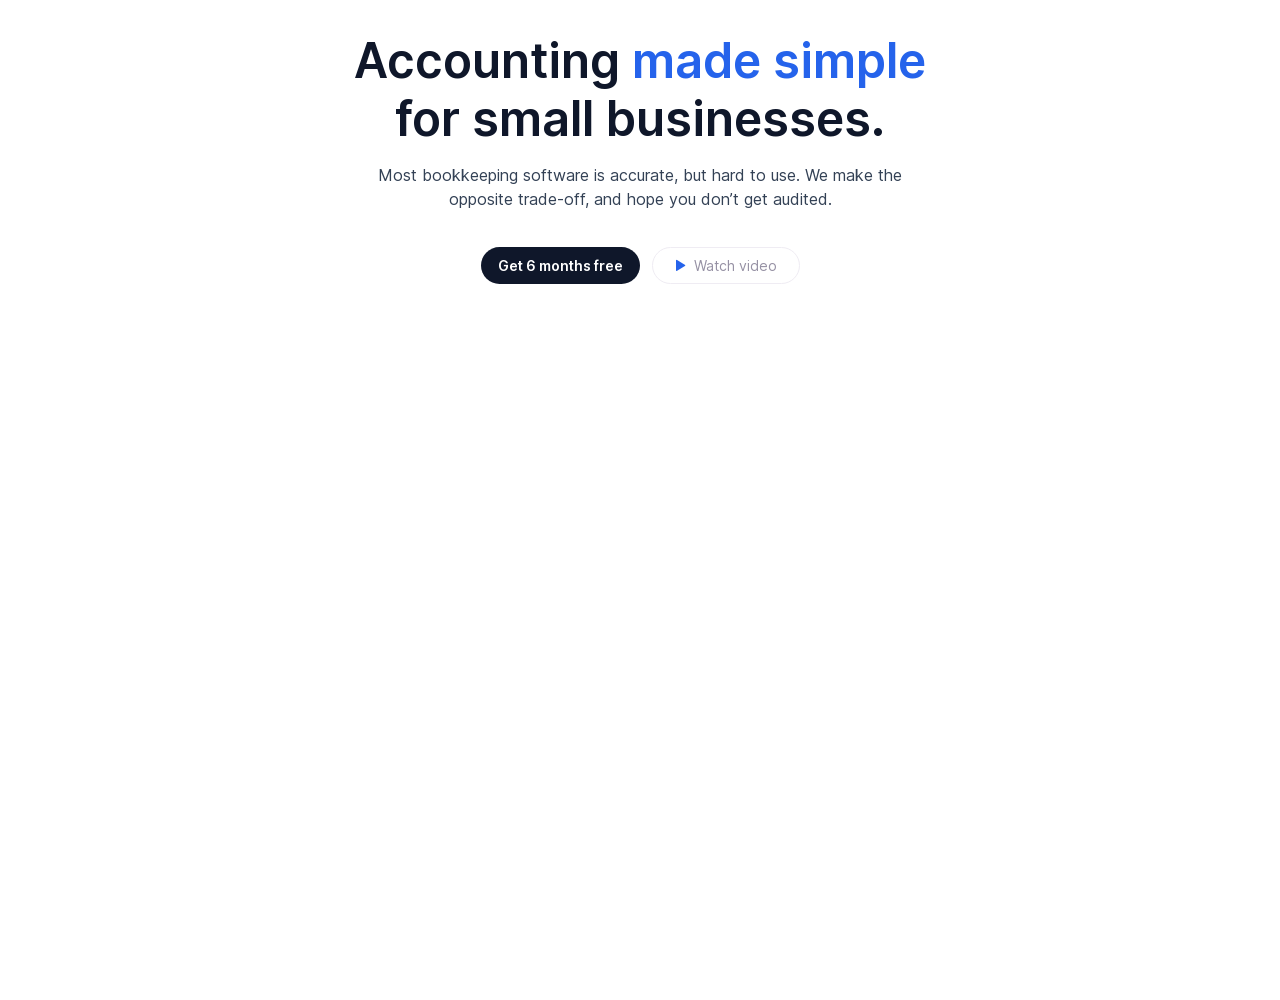
==== index.html @ d7f8b5f6 "first commit" ====
<!DOCTYPE html>
<html lang="en">

<head>
  <meta charset="utf-8">
  <title>Frontend Demo </title>
  <!-- SEO Meta Tags-->
  <meta name="description" content="">
  <meta name="keywords" content="">
  <meta name="author" content="">
  <!-- Viewport-->
  <meta name="viewport" content="width=device-width, initial-scale=1">
  <!-- Favicon and Touch Icons-->
  <link rel="apple-touch-icon" sizes="180x180" href="apple-touch-icon.png">
  <link rel="icon" type="image/png" sizes="32x32" href="favicon-32x32.png">
  <link rel="icon" type="image/png" sizes="16x16" href="favicon-16x16.png">
  <link rel="manifest" href="site.webmanifest">
  <link rel="mask-icon" color="#5bbad5" href="safari-pinned-tab.svg">
  <meta name="msapplication-TileColor" content="#766df4">
  <meta name="theme-color" content="#ffffff">
  <!-- Vendor Styles-->
  <link rel="stylesheet" media="screen" href="vendor/simplebar/dist/simplebar.min.css" />
  <link rel="stylesheet" media="screen" href="vendor/prismjs/themes/prism.css" />
  <link rel="stylesheet" media="screen" href="vendor/prismjs/plugins/toolbar/prism-toolbar.css" />
  <link rel="stylesheet" media="screen" href="vendor/prismjs/plugins/line-numbers/prism-line-numbers.css" />
  <!-- Main Theme Styles + Bootstrap-->
  <link rel="stylesheet" media="screen" href="css/theme.css">
</head>


<!-- Body-->

<body>
  <main class="">
    <!-- Main content-->

    <section style="min-height: 1000px; background-color: rgb(255, 255, 255);">
      <div
        style="display: flex; flex-direction: column; align-items: center; padding-top: 2rem; padding-bottom: 2rem; margin: auto; text-align: center;">
        <!-- Header -->
        <h1 style="max-width: 600px; font-size: 3rem; color: #0F172A;">Accounting <span style="color: #2563EB">made
            simple</span> for small businesses.</h1>
        <p style="max-width: 530px; color: #334155;">Most bookkeeping software is accurate, but hard to use. We make the
          opposite trade-off, and hope you don’t get audited.</p>
        <div class="row">
          <div class="col-12 col-md-6">
            <a href="#features" class="btn btn-sm rounded-pill text-light"
              style="margin-top: 1rem; background-color: #0F172A;">Get 6 months free</a>
          </div>
          <div class="col-12 col-md-6">
            <a href="https://www.google.com" class="btn btn-sm rounded-pill border text-muted"
              style="margin-top: 1rem; font-weight: 400; display: flex; align-items: center; justify-content: center;">
              <i class="fi-play-filled pe-2 pt-1" style="color: #2563EB; font-size: 0.7rem;"></i>
              Watch video
            </a>
          </div>
        </div>
      </div>
    </section>

  </main>


  <!-- Back to top button--><a class="btn-scroll-top" href="#top" data-scroll><span
      class="btn-scroll-top-tooltip text-muted fs-sm me-2">Top</span><i class="btn-scroll-top-icon fi-chevron-up">
    </i></a>
  <!-- Vendor scripts: js libraries and plugins-->
  <script src="vendor/bootstrap/dist/js/bootstrap.bundle.min.js"></script>
  <script src="vendor/simplebar/dist/simplebar.min.js"></script>
  <script src="vendor/smooth-scroll/dist/smooth-scroll.polyfills.min.js"></script>
  <script src="vendor/prismjs/components/prism-core.min.js"></script>
  <script src="vendor/prismjs/components/prism-markup.min.js"></script>
  <script src="vendor/prismjs/components/prism-clike.min.js"></script>
  <script src="vendor/prismjs/components/prism-javascript.min.js"></script>
  <script src="vendor/prismjs/components/prism-pug.min.js"></script>
  <script src="vendor/prismjs/plugins/toolbar/prism-toolbar.min.js"></script>
  <script src="vendor/prismjs/plugins/copy-to-clipboard/prism-copy-to-clipboard.min.js"></script>
  <script src="vendor/prismjs/plugins/line-numbers/prism-line-numbers.min.js"></script>
  <!-- Main theme script-->
  <script src="js/theme.js"></script>
</body>

</html>
---- vendor/simplebar/dist/simplebar.min.css ----
[data-simplebar]{position:relative;flex-direction:column;flex-wrap:wrap;justify-content:flex-start;align-content:flex-start;align-items:flex-start}.simplebar-wrapper{overflow:hidden;width:inherit;height:inherit;max-width:inherit;max-height:inherit}.simplebar-mask{direction:inherit;position:absolute;overflow:hidden;padding:0;margin:0;left:0;top:0;bottom:0;right:0;width:auto!important;height:auto!important;z-index:0}.simplebar-offset{direction:inherit!important;box-sizing:inherit!important;resize:none!important;position:absolute;top:0;left:0;bottom:0;right:0;padding:0;margin:0;-webkit-overflow-scrolling:touch}.simplebar-content-wrapper{direction:inherit;box-sizing:border-box!important;position:relative;display:block;height:100%;width:auto;max-width:100%;max-height:100%;scrollbar-width:none;-ms-overflow-style:none}.simplebar-content-wrapper::-webkit-scrollbar,.simplebar-hide-scrollbar::-webkit-scrollbar{display:none;width:0;height:0}.simplebar-content:after,.simplebar-content:before{content:' ';display:table}.simplebar-placeholder{max-height:100%;max-width:100%;width:100%;pointer-events:none}.simplebar-height-auto-observer-wrapper{box-sizing:inherit!important;height:100%;width:100%;max-width:1px;position:relative;float:left;max-height:1px;overflow:hidden;z-index:-1;padding:0;margin:0;pointer-events:none;flex-grow:inherit;flex-shrink:0;flex-basis:0}.simplebar-height-auto-observer{box-sizing:inherit;display:block;opacity:0;position:absolute;top:0;left:0;height:1000%;width:1000%;min-height:1px;min-width:1px;overflow:hidden;pointer-events:none;z-index:-1}.simplebar-track{z-index:1;position:absolute;right:0;bottom:0;pointer-events:none;overflow:hidden}[data-simplebar].simplebar-dragging .simplebar-content{pointer-events:none;user-select:none;-webkit-user-select:none}[data-simplebar].simplebar-dragging .simplebar-track{pointer-events:all}.simplebar-scrollbar{position:absolute;left:0;right:0;min-height:10px}.simplebar-scrollbar:before{position:absolute;content:'';background:#000;border-radius:7px;left:2px;right:2px;opacity:0;transition:opacity .2s linear}.simplebar-scrollbar.simplebar-visible:before{opacity:.5;transition:opacity 0s linear}.simplebar-track.simplebar-vertical{top:0;width:11px}.simplebar-track.simplebar-vertical .simplebar-scrollbar:before{top:2px;bottom:2px}.simplebar-track.simplebar-horizontal{left:0;height:11px}.simplebar-track.simplebar-horizontal .simplebar-scrollbar:before{height:100%;left:2px;right:2px}.simplebar-track.simplebar-horizontal .simplebar-scrollbar{right:auto;left:0;top:2px;height:7px;min-height:0;min-width:10px;width:auto}[data-simplebar-direction=rtl] .simplebar-track.simplebar-vertical{right:auto;left:0}.hs-dummy-scrollbar-size{direction:rtl;position:fixed;opacity:0;visibility:hidden;height:500px;width:500px;overflow-y:hidden;overflow-x:scroll}.simplebar-hide-scrollbar{position:fixed;left:0;visibility:hidden;overflow-y:scroll;scrollbar-width:none;-ms-overflow-style:none}
---- css/theme.css ----
@charset "UTF-8";
/*
 * Finder | Directory & Listings Bootstrap Template
 * Copyright 2022 Createx Studio
 * Theme styles
 */
 @font-face {
  font-family: 'Random';
  src: url('/fonts/font.woff2') format('woff2');
  font-weight: 400; /* Regular weight */
  font-style: normal;
}

@font-face {
  font-family: 'Random';
  src: url('/fonts/font.woff2') format('woff2');
  font-weight: 600; /* Bold weight */
  font-style: normal;
}

.opacity-transition {
  transition: opacity 0.25s ease-in-out;
}
.opacity-transition:hover {
  opacity: 1 !important;
}

.hover-img-scale img {
  will-change: transform;
  transition: transform 0.3s ease-in-out;
  transform: none;
}
.hover-img-scale:hover img {
  transform: translateY(-0.25rem) scale(1.01);
}

/*!
 * Bootstrap  v5.2.3 (https://getbootstrap.com/)
 * Copyright 2011-2022 The Bootstrap Authors
 * Copyright 2011-2022 Twitter, Inc.
 * Licensed under MIT (https://github.com/twbs/bootstrap/blob/main/LICENSE)
 */
:root {
  --fi-blue: #0d6efd;
  --fi-indigo: #6610f2;
  --fi-purple: #6f42c1;
  --fi-pink: #d63384;
  --fi-red: #dc3545;
  --fi-orange: #fd7e14;
  --fi-yellow: #ffc107;
  --fi-green: #198754;
  --fi-teal: #20c997;
  --fi-cyan: #0dcaf0;
  --fi-black: #000;
  --fi-white: #fff;
  --fi-gray: #9691a4;
  --fi-gray-dark: #454056;
  --fi-gray-100: #f9f8fa;
  --fi-gray-200: #f5f4f8;
  --fi-gray-300: #efecf3;
  --fi-gray-400: #d5d2dc;
  --fi-gray-500: #bbb7c5;
  --fi-gray-600: #9691a4;
  --fi-gray-700: #666276;
  --fi-gray-800: #454056;
  --fi-gray-900: #1f1b2d;
  --fi-primary: #2563EB;
  --fi-accent: #5d3cf2;
  --fi-secondary: #f5f4f8;
  --fi-success: #07c98b;
  --fi-info: #3c76f2;
  --fi-warning: #fdbc31;
  --fi-danger: #f23c49;
  --fi-light: #fff;
  --fi-dark: #1f1b2d;
  --fi-primary-rgb: 37, 99, 235;
  --fi-accent-rgb: 93, 60, 242;
  --fi-secondary-rgb: 245, 244, 248;
  --fi-success-rgb: 7, 201, 139;
  --fi-info-rgb: 60, 118, 242;
  --fi-warning-rgb: 253, 188, 49;
  --fi-danger-rgb: 242, 60, 73;
  --fi-light-rgb: 255, 255, 255;
  --fi-dark-rgb: 31, 27, 45;
  --fi-white-rgb: 255, 255, 255;
  --fi-black-rgb: 0, 0, 0;
  --fi-body-color-rgb: 102, 98, 118;
  --fi-body-bg-rgb: 255, 255, 255;
  --fi-font-sans-serif: "Random", sans-serif;
  --fi-font-monospace: SFMono-Regular, Menlo, Monaco, Consolas, "Liberation Mono", "Courier New", monospace;
  --fi-gradient: linear-gradient(26.21deg, #5d3cf2 0%, #2563EB 108.88%);
  --fi-body-font-family: var(--fi-font-sans-serif);
  --fi-body-font-size: 1rem;
  --fi-body-font-weight: 400;
  --fi-body-line-height: 1.5;
  --fi-body-color: #666276;
  --fi-body-bg: #fff;
  --fi-border-width: 1px;
  --fi-border-style: solid;
  --fi-border-color: #efecf3;
  --fi-border-color-translucent: rgba(0, 0, 0, 0.175);
  --fi-border-radius: 0.5rem;
  --fi-border-radius-sm: 0.375rem;
  --fi-border-radius-lg: 0.75rem;
  --fi-border-radius-xl: 1.875rem;
  --fi-border-radius-2xl: 2rem;
  --fi-border-radius-pill: 50rem;
  --fi-link-color: #2563EB;
  --fi-link-hover-color: #fd3509;
  --fi-code-color: #e3116c;
  --fi-highlight-bg: #fff3cd;
}

*,
*::before,
*::after {
  box-sizing: border-box;
}

body {
  margin: 0;
  font-family: var(--fi-body-font-family);
  font-size: var(--fi-body-font-size);
  font-weight: var(--fi-body-font-weight);
  line-height: var(--fi-body-line-height);
  color: var(--fi-body-color);
  text-align: var(--fi-body-text-align);
  background-color: var(--fi-body-bg);
  -webkit-text-size-adjust: 100%;
  -webkit-tap-highlight-color: rgba(0, 0, 0, 0);
}

hr {
  margin: 0 0;
  color: #efecf3;
  border: 0;
  border-top: 1px solid;
  opacity: 1;
}

h6, .h6, h5, .h5, h4, .h4, h3, .h3, h2, .h2, h1, .h1 {
  margin-top: 0;
  margin-bottom: 1rem;
  font-weight: 700;
  line-height: 1.2;
  color: #1f1b2d;
}

h1, .h1 {
  font-size: calc(1.375rem + 1.5vw);
}
@media (min-width: 1200px) {
  h1, .h1 {
    font-size: 2.5rem;
  }
}

h2, .h2 {
  font-size: calc(1.325rem + 0.9vw);
}
@media (min-width: 1200px) {
  h2, .h2 {
    font-size: 2rem;
  }
}

h3, .h3 {
  font-size: calc(1.3rem + 0.6vw);
}
@media (min-width: 1200px) {
  h3, .h3 {
    font-size: 1.75rem;
  }
}

h4, .h4 {
  font-size: calc(1.275rem + 0.3vw);
}
@media (min-width: 1200px) {
  h4, .h4 {
    font-size: 1.5rem;
  }
}

h5, .h5 {
  font-size: 1.25rem;
}

h6, .h6 {
  font-size: 1.125rem;
}

p {
  margin-top: 0;
  margin-bottom: 1.25rem;
}

abbr[title] {
  -webkit-text-decoration: underline dotted;
  text-decoration: underline dotted;
  cursor: help;
  -webkit-text-decoration-skip-ink: none;
  text-decoration-skip-ink: none;
}

address {
  margin-bottom: 1rem;
  font-style: normal;
  line-height: inherit;
}

ol,
ul {
  padding-left: 2rem;
}

ol,
ul,
dl {
  margin-top: 0;
  margin-bottom: 1rem;
}

ol ol,
ul ul,
ol ul,
ul ol {
  margin-bottom: 0;
}

dt {
  font-weight: 700;
}

dd {
  margin-bottom: 0.5rem;
  margin-left: 0;
}

blockquote {
  margin: 0 0 1rem;
}

b,
strong {
  font-weight: bolder;
}

small, .small {
  font-size: 0.875em;
}

mark, .mark {
  padding: 0.1875em;
  background-color: var(--fi-highlight-bg);
}

sub,
sup {
  position: relative;
  font-size: 0.75em;
  line-height: 0;
  vertical-align: baseline;
}

sub {
  bottom: -0.25em;
}

sup {
  top: -0.5em;
}

a {
  color: var(--fi-link-color);
  text-decoration: underline;
}
a:hover {
  color: var(--fi-link-hover-color);
  text-decoration: none;
}

a:not([href]):not([class]), a:not([href]):not([class]):hover {
  color: inherit;
  text-decoration: none;
}

pre,
code,
kbd,
samp {
  font-family: var(--fi-font-monospace);
  font-size: 1em;
}

pre {
  display: block;
  margin-top: 0;
  margin-bottom: 1rem;
  overflow: auto;
  font-size: 0.875em;
  color: #fff;
}
pre code {
  font-size: inherit;
  color: inherit;
  word-break: normal;
}

code {
  font-size: 0.875em;
  color: var(--fi-code-color);
  word-wrap: break-word;
}
a > code {
  color: inherit;
}

kbd {
  padding: 0.1875rem 0.375rem;
  font-size: 0.875em;
  color: var(--fi-body-bg);
  background-color: var(--fi-body-color);
  border-radius: 0.375rem;
}
kbd kbd {
  padding: 0;
  font-size: 1em;
}

figure {
  margin: 0 0 1rem;
}

img,
svg {
  vertical-align: middle;
}

table {
  caption-side: bottom;
  border-collapse: collapse;
}

caption {
  padding-top: 0.75rem;
  padding-bottom: 0.75rem;
  color: #9691a4;
  text-align: left;
}

th {
  font-weight: 700;
  text-align: inherit;
  text-align: -webkit-match-parent;
}

thead,
tbody,
tfoot,
tr,
td,
th {
  border-color: inherit;
  border-style: solid;
  border-width: 0;
}

label {
  display: inline-block;
}

button {
  border-radius: 0;
}

button:focus:not(:focus-visible) {
  outline: 0;
}

input,
button,
select,
optgroup,
textarea {
  margin: 0;
  font-family: inherit;
  font-size: inherit;
  line-height: inherit;
}

button,
select {
  text-transform: none;
}

[role=button] {
  cursor: pointer;
}

select {
  word-wrap: normal;
}
select:disabled {
  opacity: 1;
}

[list]:not([type=date]):not([type=datetime-local]):not([type=month]):not([type=week]):not([type=time])::-webkit-calendar-picker-indicator {
  display: none !important;
}

button,
[type=button],
[type=reset],
[type=submit] {
  -webkit-appearance: button;
}
button:not(:disabled),
[type=button]:not(:disabled),
[type=reset]:not(:disabled),
[type=submit]:not(:disabled) {
  cursor: pointer;
}

::-moz-focus-inner {
  padding: 0;
  border-style: none;
}

textarea {
  resize: vertical;
}

fieldset {
  min-width: 0;
  padding: 0;
  margin: 0;
  border: 0;
}

legend {
  float: left;
  width: 100%;
  padding: 0;
  margin-bottom: 0.5rem;
  font-size: calc(1.275rem + 0.3vw);
  line-height: inherit;
}
@media (min-width: 1200px) {
  legend {
    font-size: 1.5rem;
  }
}
legend + * {
  clear: left;
}

::-webkit-datetime-edit-fields-wrapper,
::-webkit-datetime-edit-text,
::-webkit-datetime-edit-minute,
::-webkit-datetime-edit-hour-field,
::-webkit-datetime-edit-day-field,
::-webkit-datetime-edit-month-field,
::-webkit-datetime-edit-year-field {
  padding: 0;
}

::-webkit-inner-spin-button {
  height: auto;
}

[type=search] {
  outline-offset: -2px;
  -webkit-appearance: textfield;
}

/* rtl:raw:
[type="tel"],
[type="url"],
[type="email"],
[type="number"] {
  direction: ltr;
}
*/
::-webkit-search-decoration {
  -webkit-appearance: none;
}

::-webkit-color-swatch-wrapper {
  padding: 0;
}

::-webkit-file-upload-button {
  font: inherit;
  -webkit-appearance: button;
}

::file-selector-button {
  font: inherit;
  -webkit-appearance: button;
}

::file-selector-button {
  font: inherit;
  -webkit-appearance: button;
}

output {
  display: inline-block;
}

iframe {
  border: 0;
}

summary {
  display: list-item;
  cursor: pointer;
}

progress {
  vertical-align: baseline;
}

[hidden] {
  display: none !important;
}

.lead {
  font-size: 1.25rem;
  font-weight: normal;
}

.display-1 {
  font-size: calc(1.625rem + 4.5vw);
  font-weight: 700;
  line-height: 1.2;
}
@media (min-width: 1200px) {
  .display-1 {
    font-size: 5rem;
  }
}

.display-2 {
  font-size: calc(1.575rem + 3.9vw);
  font-weight: 700;
  line-height: 1.2;
}
@media (min-width: 1200px) {
  .display-2 {
    font-size: 4.5rem;
  }
}

.display-3 {
  font-size: calc(1.525rem + 3.3vw);
  font-weight: 700;
  line-height: 1.2;
}
@media (min-width: 1200px) {
  .display-3 {
    font-size: 4rem;
  }
}

.display-4 {
  font-size: calc(1.475rem + 2.7vw);
  font-weight: 700;
  line-height: 1.2;
}
@media (min-width: 1200px) {
  .display-4 {
    font-size: 3.5rem;
  }
}

.display-5 {
  font-size: calc(1.425rem + 2.1vw);
  font-weight: 700;
  line-height: 1.2;
}
@media (min-width: 1200px) {
  .display-5 {
    font-size: 3rem;
  }
}

.display-6 {
  font-size: calc(1.3875rem + 1.65vw);
  font-weight: 700;
  line-height: 1.2;
}
@media (min-width: 1200px) {
  .display-6 {
    font-size: 2.625rem;
  }
}

.list-unstyled {
  padding-left: 0;
  list-style: none;
}

.list-inline {
  padding-left: 0;
  list-style: none;
}

.list-inline-item {
  display: inline-block;
}
.list-inline-item:not(:last-child) {
  margin-right: 0.5rem;
}

.initialism {
  font-size: 0.875em;
  text-transform: uppercase;
}

.blockquote {
  margin-bottom: 1.25rem;
  font-size: 1.125rem;
}
.blockquote > :last-child {
  margin-bottom: 0;
}

.blockquote-footer {
  margin-top: -1.25rem;
  margin-bottom: 1.25rem;
  font-size: 1rem;
  color: #1f1b2d;
}
.blockquote-footer::before {
  content: "— ";
}

.img-fluid {
  max-width: 100%;
  height: auto;
}

.img-thumbnail {
  padding: 0.375rem;
  background-color: #fff;
  border: 1px solid var(--fi-border-color);
  border-radius: 0.75rem;
  box-shadow: 0 0.125rem 0.125rem -0.125rem rgba(31, 27, 45, 0.08), 0 0.25rem 0.75rem rgba(31, 27, 45, 0.08);
  max-width: 100%;
  height: auto;
}

.figure {
  display: inline-block;
}

.figure-img {
  margin-bottom: 0.5rem;
  line-height: 1;
}

.figure-caption {
  font-size: 0.875em;
  color: #9691a4;
}

.container,
.container-fluid,
.container-xxl,
.container-xl,
.container-lg,
.container-md,
.container-sm {
  --fi-gutter-x: 1.5rem;
  --fi-gutter-y: 0;
  width: 100%;
  padding-right: calc(var(--fi-gutter-x) * 0.5);
  padding-left: calc(var(--fi-gutter-x) * 0.5);
  margin-right: auto;
  margin-left: auto;
}

@media (min-width: 500px) {
  .container-sm, .container {
    max-width: 100%;
  }
}
@media (min-width: 768px) {
  .container-md, .container-sm, .container {
    max-width: 100%;
  }
}
@media (min-width: 992px) {
  .container-lg, .container-md, .container-sm, .container {
    max-width: 100%;
  }
}
@media (min-width: 1200px) {
  .container-xl, .container-lg, .container-md, .container-sm, .container {
    max-width: 100%;
  }
}
@media (min-width: 1400px) {
  .container-xxl, .container-xl, .container-lg, .container-md, .container-sm, .container {
    max-width: 1320px;
  }
}
.row {
  --fi-gutter-x: 1.5rem;
  --fi-gutter-y: 0;
  display: flex;
  flex-wrap: wrap;
  margin-top: calc(-1 * var(--fi-gutter-y));
  margin-right: calc(-0.5 * var(--fi-gutter-x));
  margin-left: calc(-0.5 * var(--fi-gutter-x));
}
.row > * {
  flex-shrink: 0;
  width: 100%;
  max-width: 100%;
  padding-right: calc(var(--fi-gutter-x) * 0.5);
  padding-left: calc(var(--fi-gutter-x) * 0.5);
  margin-top: var(--fi-gutter-y);
}

.col {
  flex: 1 0 0%;
}

.row-cols-auto > * {
  flex: 0 0 auto;
  width: auto;
}

.row-cols-1 > * {
  flex: 0 0 auto;
  width: 100%;
}

.row-cols-2 > * {
  flex: 0 0 auto;
  width: 50%;
}

.row-cols-3 > * {
  flex: 0 0 auto;
  width: 33.3333333333%;
}

.row-cols-4 > * {
  flex: 0 0 auto;
  width: 25%;
}

.row-cols-5 > * {
  flex: 0 0 auto;
  width: 20%;
}

.row-cols-6 > * {
  flex: 0 0 auto;
  width: 16.6666666667%;
}

.col-auto {
  flex: 0 0 auto;
  width: auto;
}

.col-1 {
  flex: 0 0 auto;
  width: 8.33333333%;
}

.col-2 {
  flex: 0 0 auto;
  width: 16.66666667%;
}

.col-3 {
  flex: 0 0 auto;
  width: 25%;
}

.col-4 {
  flex: 0 0 auto;
  width: 33.33333333%;
}

.col-5 {
  flex: 0 0 auto;
  width: 41.66666667%;
}

.col-6 {
  flex: 0 0 auto;
  width: 50%;
}

.col-7 {
  flex: 0 0 auto;
  width: 58.33333333%;
}

.col-8 {
  flex: 0 0 auto;
  width: 66.66666667%;
}

.col-9 {
  flex: 0 0 auto;
  width: 75%;
}

.col-10 {
  flex: 0 0 auto;
  width: 83.33333333%;
}

.col-11 {
  flex: 0 0 auto;
  width: 91.66666667%;
}

.col-12 {
  flex: 0 0 auto;
  width: 100%;
}

.offset-1 {
  margin-left: 8.33333333%;
}

.offset-2 {
  margin-left: 16.66666667%;
}

.offset-3 {
  margin-left: 25%;
}

.offset-4 {
  margin-left: 33.33333333%;
}

.offset-5 {
  margin-left: 41.66666667%;
}

.offset-6 {
  margin-left: 50%;
}

.offset-7 {
  margin-left: 58.33333333%;
}

.offset-8 {
  margin-left: 66.66666667%;
}

.offset-9 {
  margin-left: 75%;
}

.offset-10 {
  margin-left: 83.33333333%;
}

.offset-11 {
  margin-left: 91.66666667%;
}

.g-0,
.gx-0 {
  --fi-gutter-x: 0;
}

.g-0,
.gy-0 {
  --fi-gutter-y: 0;
}

.g-1,
.gx-1 {
  --fi-gutter-x: 0.25rem;
}

.g-1,
.gy-1 {
  --fi-gutter-y: 0.25rem;
}

.g-2,
.gx-2 {
  --fi-gutter-x: 0.5rem;
}

.g-2,
.gy-2 {
  --fi-gutter-y: 0.5rem;
}

.g-3,
.gx-3 {
  --fi-gutter-x: 1rem;
}

.g-3,
.gy-3 {
  --fi-gutter-y: 1rem;
}

.g-4,
.gx-4 {
  --fi-gutter-x: 1.5rem;
}

.g-4,
.gy-4 {
  --fi-gutter-y: 1.5rem;
}

.g-5,
.gx-5 {
  --fi-gutter-x: 3rem;
}

.g-5,
.gy-5 {
  --fi-gutter-y: 3rem;
}

@media (min-width: 500px) {
  .col-sm {
    flex: 1 0 0%;
  }
  .row-cols-sm-auto > * {
    flex: 0 0 auto;
    width: auto;
  }
  .row-cols-sm-1 > * {
    flex: 0 0 auto;
    width: 100%;
  }
  .row-cols-sm-2 > * {
    flex: 0 0 auto;
    width: 50%;
  }
  .row-cols-sm-3 > * {
    flex: 0 0 auto;
    width: 33.3333333333%;
  }
  .row-cols-sm-4 > * {
    flex: 0 0 auto;
    width: 25%;
  }
  .row-cols-sm-5 > * {
    flex: 0 0 auto;
    width: 20%;
  }
  .row-cols-sm-6 > * {
    flex: 0 0 auto;
    width: 16.6666666667%;
  }
  .col-sm-auto {
    flex: 0 0 auto;
    width: auto;
  }
  .col-sm-1 {
    flex: 0 0 auto;
    width: 8.33333333%;
  }
  .col-sm-2 {
    flex: 0 0 auto;
    width: 16.66666667%;
  }
  .col-sm-3 {
    flex: 0 0 auto;
    width: 25%;
  }
  .col-sm-4 {
    flex: 0 0 auto;
    width: 33.33333333%;
  }
  .col-sm-5 {
    flex: 0 0 auto;
    width: 41.66666667%;
  }
  .col-sm-6 {
    flex: 0 0 auto;
    width: 50%;
  }
  .col-sm-7 {
    flex: 0 0 auto;
    width: 58.33333333%;
  }
  .col-sm-8 {
    flex: 0 0 auto;
    width: 66.66666667%;
  }
  .col-sm-9 {
    flex: 0 0 auto;
    width: 75%;
  }
  .col-sm-10 {
    flex: 0 0 auto;
    width: 83.33333333%;
  }
  .col-sm-11 {
    flex: 0 0 auto;
    width: 91.66666667%;
  }
  .col-sm-12 {
    flex: 0 0 auto;
    width: 100%;
  }
  .offset-sm-0 {
    margin-left: 0;
  }
  .offset-sm-1 {
    margin-left: 8.33333333%;
  }
  .offset-sm-2 {
    margin-left: 16.66666667%;
  }
  .offset-sm-3 {
    margin-left: 25%;
  }
  .offset-sm-4 {
    margin-left: 33.33333333%;
  }
  .offset-sm-5 {
    margin-left: 41.66666667%;
  }
  .offset-sm-6 {
    margin-left: 50%;
  }
  .offset-sm-7 {
    margin-left: 58.33333333%;
  }
  .offset-sm-8 {
    margin-left: 66.66666667%;
  }
  .offset-sm-9 {
    margin-left: 75%;
  }
  .offset-sm-10 {
    margin-left: 83.33333333%;
  }
  .offset-sm-11 {
    margin-left: 91.66666667%;
  }
  .g-sm-0,
  .gx-sm-0 {
    --fi-gutter-x: 0;
  }
  .g-sm-0,
  .gy-sm-0 {
    --fi-gutter-y: 0;
  }
  .g-sm-1,
  .gx-sm-1 {
    --fi-gutter-x: 0.25rem;
  }
  .g-sm-1,
  .gy-sm-1 {
    --fi-gutter-y: 0.25rem;
  }
  .g-sm-2,
  .gx-sm-2 {
    --fi-gutter-x: 0.5rem;
  }
  .g-sm-2,
  .gy-sm-2 {
    --fi-gutter-y: 0.5rem;
  }
  .g-sm-3,
  .gx-sm-3 {
    --fi-gutter-x: 1rem;
  }
  .g-sm-3,
  .gy-sm-3 {
    --fi-gutter-y: 1rem;
  }
  .g-sm-4,
  .gx-sm-4 {
    --fi-gutter-x: 1.5rem;
  }
  .g-sm-4,
  .gy-sm-4 {
    --fi-gutter-y: 1.5rem;
  }
  .g-sm-5,
  .gx-sm-5 {
    --fi-gutter-x: 3rem;
  }
  .g-sm-5,
  .gy-sm-5 {
    --fi-gutter-y: 3rem;
  }
}
@media (min-width: 768px) {
  .col-md {
    flex: 1 0 0%;
  }
  .row-cols-md-auto > * {
    flex: 0 0 auto;
    width: auto;
  }
  .row-cols-md-1 > * {
    flex: 0 0 auto;
    width: 100%;
  }
  .row-cols-md-2 > * {
    flex: 0 0 auto;
    width: 50%;
  }
  .row-cols-md-3 > * {
    flex: 0 0 auto;
    width: 33.3333333333%;
  }
  .row-cols-md-4 > * {
    flex: 0 0 auto;
    width: 25%;
  }
  .row-cols-md-5 > * {
    flex: 0 0 auto;
    width: 20%;
  }
  .row-cols-md-6 > * {
    flex: 0 0 auto;
    width: 16.6666666667%;
  }
  .col-md-auto {
    flex: 0 0 auto;
    width: auto;
  }
  .col-md-1 {
    flex: 0 0 auto;
    width: 8.33333333%;
  }
  .col-md-2 {
    flex: 0 0 auto;
    width: 16.66666667%;
  }
  .col-md-3 {
    flex: 0 0 auto;
    width: 25%;
  }
  .col-md-4 {
    flex: 0 0 auto;
    width: 33.33333333%;
  }
  .col-md-5 {
    flex: 0 0 auto;
    width: 41.66666667%;
  }
  .col-md-6 {
    flex: 0 0 auto;
    width: 50%;
  }
  .col-md-7 {
    flex: 0 0 auto;
    width: 58.33333333%;
  }
  .col-md-8 {
    flex: 0 0 auto;
    width: 66.66666667%;
  }
  .col-md-9 {
    flex: 0 0 auto;
    width: 75%;
  }
  .col-md-10 {
    flex: 0 0 auto;
    width: 83.33333333%;
  }
  .col-md-11 {
    flex: 0 0 auto;
    width: 91.66666667%;
  }
  .col-md-12 {
    flex: 0 0 auto;
    width: 100%;
  }
  .offset-md-0 {
    margin-left: 0;
  }
  .offset-md-1 {
    margin-left: 8.33333333%;
  }
  .offset-md-2 {
    margin-left: 16.66666667%;
  }
  .offset-md-3 {
    margin-left: 25%;
  }
  .offset-md-4 {
    margin-left: 33.33333333%;
  }
  .offset-md-5 {
    margin-left: 41.66666667%;
  }
  .offset-md-6 {
    margin-left: 50%;
  }
  .offset-md-7 {
    margin-left: 58.33333333%;
  }
  .offset-md-8 {
    margin-left: 66.66666667%;
  }
  .offset-md-9 {
    margin-left: 75%;
  }
  .offset-md-10 {
    margin-left: 83.33333333%;
  }
  .offset-md-11 {
    margin-left: 91.66666667%;
  }
  .g-md-0,
  .gx-md-0 {
    --fi-gutter-x: 0;
  }
  .g-md-0,
  .gy-md-0 {
    --fi-gutter-y: 0;
  }
  .g-md-1,
  .gx-md-1 {
    --fi-gutter-x: 0.25rem;
  }
  .g-md-1,
  .gy-md-1 {
    --fi-gutter-y: 0.25rem;
  }
  .g-md-2,
  .gx-md-2 {
    --fi-gutter-x: 0.5rem;
  }
  .g-md-2,
  .gy-md-2 {
    --fi-gutter-y: 0.5rem;
  }
  .g-md-3,
  .gx-md-3 {
    --fi-gutter-x: 1rem;
  }
  .g-md-3,
  .gy-md-3 {
    --fi-gutter-y: 1rem;
  }
  .g-md-4,
  .gx-md-4 {
    --fi-gutter-x: 1.5rem;
  }
  .g-md-4,
  .gy-md-4 {
    --fi-gutter-y: 1.5rem;
  }
  .g-md-5,
  .gx-md-5 {
    --fi-gutter-x: 3rem;
  }
  .g-md-5,
  .gy-md-5 {
    --fi-gutter-y: 3rem;
  }
}
@media (min-width: 992px) {
  .col-lg {
    flex: 1 0 0%;
  }
  .row-cols-lg-auto > * {
    flex: 0 0 auto;
    width: auto;
  }
  .row-cols-lg-1 > * {
    flex: 0 0 auto;
    width: 100%;
  }
  .row-cols-lg-2 > * {
    flex: 0 0 auto;
    width: 50%;
  }
  .row-cols-lg-3 > * {
    flex: 0 0 auto;
    width: 33.3333333333%;
  }
  .row-cols-lg-4 > * {
    flex: 0 0 auto;
    width: 25%;
  }
  .row-cols-lg-5 > * {
    flex: 0 0 auto;
    width: 20%;
  }
  .row-cols-lg-6 > * {
    flex: 0 0 auto;
    width: 16.6666666667%;
  }
  .col-lg-auto {
    flex: 0 0 auto;
    width: auto;
  }
  .col-lg-1 {
    flex: 0 0 auto;
    width: 8.33333333%;
  }
  .col-lg-2 {
    flex: 0 0 auto;
    width: 16.66666667%;
  }
  .col-lg-3 {
    flex: 0 0 auto;
    width: 25%;
  }
  .col-lg-4 {
    flex: 0 0 auto;
    width: 33.33333333%;
  }
  .col-lg-5 {
    flex: 0 0 auto;
    width: 41.66666667%;
  }
  .col-lg-6 {
    flex: 0 0 auto;
    width: 50%;
  }
  .col-lg-7 {
    flex: 0 0 auto;
    width: 58.33333333%;
  }
  .col-lg-8 {
    flex: 0 0 auto;
    width: 66.66666667%;
  }
  .col-lg-9 {
    flex: 0 0 auto;
    width: 75%;
  }
  .col-lg-10 {
    flex: 0 0 auto;
    width: 83.33333333%;
  }
  .col-lg-11 {
    flex: 0 0 auto;
    width: 91.66666667%;
  }
  .col-lg-12 {
    flex: 0 0 auto;
    width: 100%;
  }
  .offset-lg-0 {
    margin-left: 0;
  }
  .offset-lg-1 {
    margin-left: 8.33333333%;
  }
  .offset-lg-2 {
    margin-left: 16.66666667%;
  }
  .offset-lg-3 {
    margin-left: 25%;
  }
  .offset-lg-4 {
    margin-left: 33.33333333%;
  }
  .offset-lg-5 {
    margin-left: 41.66666667%;
  }
  .offset-lg-6 {
    margin-left: 50%;
  }
  .offset-lg-7 {
    margin-left: 58.33333333%;
  }
  .offset-lg-8 {
    margin-left: 66.66666667%;
  }
  .offset-lg-9 {
    margin-left: 75%;
  }
  .offset-lg-10 {
    margin-left: 83.33333333%;
  }
  .offset-lg-11 {
    margin-left: 91.66666667%;
  }
  .g-lg-0,
  .gx-lg-0 {
    --fi-gutter-x: 0;
  }
  .g-lg-0,
  .gy-lg-0 {
    --fi-gutter-y: 0;
  }
  .g-lg-1,
  .gx-lg-1 {
    --fi-gutter-x: 0.25rem;
  }
  .g-lg-1,
  .gy-lg-1 {
    --fi-gutter-y: 0.25rem;
  }
  .g-lg-2,
  .gx-lg-2 {
    --fi-gutter-x: 0.5rem;
  }
  .g-lg-2,
  .gy-lg-2 {
    --fi-gutter-y: 0.5rem;
  }
  .g-lg-3,
  .gx-lg-3 {
    --fi-gutter-x: 1rem;
  }
  .g-lg-3,
  .gy-lg-3 {
    --fi-gutter-y: 1rem;
  }
  .g-lg-4,
  .gx-lg-4 {
    --fi-gutter-x: 1.5rem;
  }
  .g-lg-4,
  .gy-lg-4 {
    --fi-gutter-y: 1.5rem;
  }
  .g-lg-5,
  .gx-lg-5 {
    --fi-gutter-x: 3rem;
  }
  .g-lg-5,
  .gy-lg-5 {
    --fi-gutter-y: 3rem;
  }
}
@media (min-width: 1200px) {
  .col-xl {
    flex: 1 0 0%;
  }
  .row-cols-xl-auto > * {
    flex: 0 0 auto;
    width: auto;
  }
  .row-cols-xl-1 > * {
    flex: 0 0 auto;
    width: 100%;
  }
  .row-cols-xl-2 > * {
    flex: 0 0 auto;
    width: 50%;
  }
  .row-cols-xl-3 > * {
    flex: 0 0 auto;
    width: 33.3333333333%;
  }
  .row-cols-xl-4 > * {
    flex: 0 0 auto;
    width: 25%;
  }
  .row-cols-xl-5 > * {
    flex: 0 0 auto;
    width: 20%;
  }
  .row-cols-xl-6 > * {
    flex: 0 0 auto;
    width: 16.6666666667%;
  }
  .col-xl-auto {
    flex: 0 0 auto;
    width: auto;
  }
  .col-xl-1 {
    flex: 0 0 auto;
    width: 8.33333333%;
  }
  .col-xl-2 {
    flex: 0 0 auto;
    width: 16.66666667%;
  }
  .col-xl-3 {
    flex: 0 0 auto;
    width: 25%;
  }
  .col-xl-4 {
    flex: 0 0 auto;
    width: 33.33333333%;
  }
  .col-xl-5 {
    flex: 0 0 auto;
    width: 41.66666667%;
  }
  .col-xl-6 {
    flex: 0 0 auto;
    width: 50%;
  }
  .col-xl-7 {
    flex: 0 0 auto;
    width: 58.33333333%;
  }
  .col-xl-8 {
    flex: 0 0 auto;
    width: 66.66666667%;
  }
  .col-xl-9 {
    flex: 0 0 auto;
    width: 75%;
  }
  .col-xl-10 {
    flex: 0 0 auto;
    width: 83.33333333%;
  }
  .col-xl-11 {
    flex: 0 0 auto;
    width: 91.66666667%;
  }
  .col-xl-12 {
    flex: 0 0 auto;
    width: 100%;
  }
  .offset-xl-0 {
    margin-left: 0;
  }
  .offset-xl-1 {
    margin-left: 8.33333333%;
  }
  .offset-xl-2 {
    margin-left: 16.66666667%;
  }
  .offset-xl-3 {
    margin-left: 25%;
  }
  .offset-xl-4 {
    margin-left: 33.33333333%;
  }
  .offset-xl-5 {
    margin-left: 41.66666667%;
  }
  .offset-xl-6 {
    margin-left: 50%;
  }
  .offset-xl-7 {
    margin-left: 58.33333333%;
  }
  .offset-xl-8 {
    margin-left: 66.66666667%;
  }
  .offset-xl-9 {
    margin-left: 75%;
  }
  .offset-xl-10 {
    margin-left: 83.33333333%;
  }
  .offset-xl-11 {
    margin-left: 91.66666667%;
  }
  .g-xl-0,
  .gx-xl-0 {
    --fi-gutter-x: 0;
  }
  .g-xl-0,
  .gy-xl-0 {
    --fi-gutter-y: 0;
  }
  .g-xl-1,
  .gx-xl-1 {
    --fi-gutter-x: 0.25rem;
  }
  .g-xl-1,
  .gy-xl-1 {
    --fi-gutter-y: 0.25rem;
  }
  .g-xl-2,
  .gx-xl-2 {
    --fi-gutter-x: 0.5rem;
  }
  .g-xl-2,
  .gy-xl-2 {
    --fi-gutter-y: 0.5rem;
  }
  .g-xl-3,
  .gx-xl-3 {
    --fi-gutter-x: 1rem;
  }
  .g-xl-3,
  .gy-xl-3 {
    --fi-gutter-y: 1rem;
  }
  .g-xl-4,
  .gx-xl-4 {
    --fi-gutter-x: 1.5rem;
  }
  .g-xl-4,
  .gy-xl-4 {
    --fi-gutter-y: 1.5rem;
  }
  .g-xl-5,
  .gx-xl-5 {
    --fi-gutter-x: 3rem;
  }
  .g-xl-5,
  .gy-xl-5 {
    --fi-gutter-y: 3rem;
  }
}
@media (min-width: 1400px) {
  .col-xxl {
    flex: 1 0 0%;
  }
  .row-cols-xxl-auto > * {
    flex: 0 0 auto;
    width: auto;
  }
  .row-cols-xxl-1 > * {
    flex: 0 0 auto;
    width: 100%;
  }
  .row-cols-xxl-2 > * {
    flex: 0 0 auto;
    width: 50%;
  }
  .row-cols-xxl-3 > * {
    flex: 0 0 auto;
    width: 33.3333333333%;
  }
  .row-cols-xxl-4 > * {
    flex: 0 0 auto;
    width: 25%;
  }
  .row-cols-xxl-5 > * {
    flex: 0 0 auto;
    width: 20%;
  }
  .row-cols-xxl-6 > * {
    flex: 0 0 auto;
    width: 16.6666666667%;
  }
  .col-xxl-auto {
    flex: 0 0 auto;
    width: auto;
  }
  .col-xxl-1 {
    flex: 0 0 auto;
    width: 8.33333333%;
  }
  .col-xxl-2 {
    flex: 0 0 auto;
    width: 16.66666667%;
  }
  .col-xxl-3 {
    flex: 0 0 auto;
    width: 25%;
  }
  .col-xxl-4 {
    flex: 0 0 auto;
    width: 33.33333333%;
  }
  .col-xxl-5 {
    flex: 0 0 auto;
    width: 41.66666667%;
  }
  .col-xxl-6 {
    flex: 0 0 auto;
    width: 50%;
  }
  .col-xxl-7 {
    flex: 0 0 auto;
    width: 58.33333333%;
  }
  .col-xxl-8 {
    flex: 0 0 auto;
    width: 66.66666667%;
  }
  .col-xxl-9 {
    flex: 0 0 auto;
    width: 75%;
  }
  .col-xxl-10 {
    flex: 0 0 auto;
    width: 83.33333333%;
  }
  .col-xxl-11 {
    flex: 0 0 auto;
    width: 91.66666667%;
  }
  .col-xxl-12 {
    flex: 0 0 auto;
    width: 100%;
  }
  .offset-xxl-0 {
    margin-left: 0;
  }
  .offset-xxl-1 {
    margin-left: 8.33333333%;
  }
  .offset-xxl-2 {
    margin-left: 16.66666667%;
  }
  .offset-xxl-3 {
    margin-left: 25%;
  }
  .offset-xxl-4 {
    margin-left: 33.33333333%;
  }
  .offset-xxl-5 {
    margin-left: 41.66666667%;
  }
  .offset-xxl-6 {
    margin-left: 50%;
  }
  .offset-xxl-7 {
    margin-left: 58.33333333%;
  }
  .offset-xxl-8 {
    margin-left: 66.66666667%;
  }
  .offset-xxl-9 {
    margin-left: 75%;
  }
  .offset-xxl-10 {
    margin-left: 83.33333333%;
  }
  .offset-xxl-11 {
    margin-left: 91.66666667%;
  }
  .g-xxl-0,
  .gx-xxl-0 {
    --fi-gutter-x: 0;
  }
  .g-xxl-0,
  .gy-xxl-0 {
    --fi-gutter-y: 0;
  }
  .g-xxl-1,
  .gx-xxl-1 {
    --fi-gutter-x: 0.25rem;
  }
  .g-xxl-1,
  .gy-xxl-1 {
    --fi-gutter-y: 0.25rem;
  }
  .g-xxl-2,
  .gx-xxl-2 {
    --fi-gutter-x: 0.5rem;
  }
  .g-xxl-2,
  .gy-xxl-2 {
    --fi-gutter-y: 0.5rem;
  }
  .g-xxl-3,
  .gx-xxl-3 {
    --fi-gutter-x: 1rem;
  }
  .g-xxl-3,
  .gy-xxl-3 {
    --fi-gutter-y: 1rem;
  }
  .g-xxl-4,
  .gx-xxl-4 {
    --fi-gutter-x: 1.5rem;
  }
  .g-xxl-4,
  .gy-xxl-4 {
    --fi-gutter-y: 1.5rem;
  }
  .g-xxl-5,
  .gx-xxl-5 {
    --fi-gutter-x: 3rem;
  }
  .g-xxl-5,
  .gy-xxl-5 {
    --fi-gutter-y: 3rem;
  }
}
.table {
  --fi-table-color: var(--fi-body-color);
  --fi-table-bg: transparent;
  --fi-table-border-color: var(--fi-border-color);
  --fi-table-accent-bg: transparent;
  --fi-table-striped-color: var(--fi-body-color);
  --fi-table-striped-bg: rgba(0, 0, 0, 0.0375);
  --fi-table-active-color: var(--fi-body-color);
  --fi-table-active-bg: rgba(0, 0, 0, 0.05);
  --fi-table-hover-color: var(--fi-body-color);
  --fi-table-hover-bg: rgba(0, 0, 0, 0.05);
  width: 100%;
  margin-bottom: 1rem;
  color: var(--fi-table-color);
  vertical-align: top;
  border-color: var(--fi-table-border-color);
}
.table > :not(caption) > * > * {
  padding: 0.75rem 0.75rem;
  background-color: var(--fi-table-bg);
  border-bottom-width: 1px;
  box-shadow: inset 0 0 0 9999px var(--fi-table-accent-bg);
}
.table > tbody {
  vertical-align: inherit;
}
.table > thead {
  vertical-align: bottom;
}

.table-group-divider {
  border-top: 2px solid currentcolor;
}

.caption-top {
  caption-side: top;
}

.table-sm > :not(caption) > * > * {
  padding: 0.375rem 0.375rem;
}

.table-bordered > :not(caption) > * {
  border-width: 1px 0;
}
.table-bordered > :not(caption) > * > * {
  border-width: 0 1px;
}

.table-borderless > :not(caption) > * > * {
  border-bottom-width: 0;
}
.table-borderless > :not(:first-child) {
  border-top-width: 0;
}

.table-striped > tbody > tr:nth-of-type(odd) > * {
  --fi-table-accent-bg: var(--fi-table-striped-bg);
  color: var(--fi-table-striped-color);
}

.table-striped-columns > :not(caption) > tr > :nth-child(even) {
  --fi-table-accent-bg: var(--fi-table-striped-bg);
  color: var(--fi-table-striped-color);
}

.table-active {
  --fi-table-accent-bg: var(--fi-table-active-bg);
  color: var(--fi-table-active-color);
}

.table-hover > tbody > tr:hover > * {
  --fi-table-accent-bg: var(--fi-table-hover-bg);
  color: var(--fi-table-hover-color);
}

.table-primary {
  --fi-table-color: #000;
  --fi-table-bg: #ffeeea;
  --fi-table-border-color: #e6d6d3;
  --fi-table-striped-bg: #f5e5e1;
  --fi-table-striped-color: #000;
  --fi-table-active-bg: #f2e2de;
  --fi-table-active-color: #000;
  --fi-table-hover-bg: #f2e2de;
  --fi-table-hover-color: #000;
  color: var(--fi-table-color);
  border-color: var(--fi-table-border-color);
}

.table-accent {
  --fi-table-color: #000;
  --fi-table-bg: #efecfe;
  --fi-table-border-color: #d7d4e5;
  --fi-table-striped-bg: #e6e3f4;
  --fi-table-striped-color: #000;
  --fi-table-active-bg: #e3e0f1;
  --fi-table-active-color: #000;
  --fi-table-hover-bg: #e3e0f1;
  --fi-table-hover-color: #000;
  color: var(--fi-table-color);
  border-color: var(--fi-table-border-color);
}

.table-secondary {
  --fi-table-color: #000;
  --fi-table-bg: #f9f8fa;
  --fi-table-border-color: #e0dfe1;
  --fi-table-striped-bg: #f0eff1;
  --fi-table-striped-color: #000;
  --fi-table-active-bg: #edecee;
  --fi-table-active-color: #000;
  --fi-table-hover-bg: #edecee;
  --fi-table-hover-color: #000;
  color: var(--fi-table-color);
  border-color: var(--fi-table-border-color);
}

.table-success {
  --fi-table-color: #000;
  --fi-table-bg: #e6faf3;
  --fi-table-border-color: #cfe1db;
  --fi-table-striped-bg: #ddf1ea;
  --fi-table-striped-color: #000;
  --fi-table-active-bg: #dbeee7;
  --fi-table-active-color: #000;
  --fi-table-hover-bg: #dbeee7;
  --fi-table-hover-color: #000;
  color: var(--fi-table-color);
  border-color: var(--fi-table-border-color);
}

.table-info {
  --fi-table-color: #000;
  --fi-table-bg: #ecf1fe;
  --fi-table-border-color: #d4d9e5;
  --fi-table-striped-bg: #e3e8f4;
  --fi-table-striped-color: #000;
  --fi-table-active-bg: #e0e5f1;
  --fi-table-active-color: #000;
  --fi-table-hover-bg: #e0e5f1;
  --fi-table-hover-color: #000;
  color: var(--fi-table-color);
  border-color: var(--fi-table-border-color);
}

.table-warning {
  --fi-table-color: #000;
  --fi-table-bg: #fff8ea;
  --fi-table-border-color: #e6dfd3;
  --fi-table-striped-bg: #f5efe1;
  --fi-table-striped-color: #000;
  --fi-table-active-bg: #f2ecde;
  --fi-table-active-color: #000;
  --fi-table-hover-bg: #f2ecde;
  --fi-table-hover-color: #000;
  color: var(--fi-table-color);
  border-color: var(--fi-table-border-color);
}

.table-danger {
  --fi-table-color: #000;
  --fi-table-bg: #feeced;
  --fi-table-border-color: #e5d4d5;
  --fi-table-striped-bg: #f4e3e4;
  --fi-table-striped-color: #000;
  --fi-table-active-bg: #f1e0e1;
  --fi-table-active-color: #000;
  --fi-table-hover-bg: #f1e0e1;
  --fi-table-hover-color: #000;
  color: var(--fi-table-color);
  border-color: var(--fi-table-border-color);
}

.table-dark {
  --fi-table-color: #fff;
  --fi-table-bg: #1f1b2d;
  --fi-table-border-color: #353242;
  --fi-table-striped-bg: #272435;
  --fi-table-striped-color: #fff;
  --fi-table-active-bg: #2a2638;
  --fi-table-active-color: #fff;
  --fi-table-hover-bg: #2a2638;
  --fi-table-hover-color: #fff;
  color: var(--fi-table-color);
  border-color: var(--fi-table-border-color);
}

.table-light {
  --fi-table-color: #000;
  --fi-table-bg: #fff;
  --fi-table-border-color: #e6e6e6;
  --fi-table-striped-bg: whitesmoke;
  --fi-table-striped-color: #000;
  --fi-table-active-bg: #f2f2f2;
  --fi-table-active-color: #000;
  --fi-table-hover-bg: #f2f2f2;
  --fi-table-hover-color: #000;
  color: var(--fi-table-color);
  border-color: var(--fi-table-border-color);
}

.table-responsive {
  overflow-x: auto;
  -webkit-overflow-scrolling: touch;
}

@media (max-width: 499.98px) {
  .table-responsive-sm {
    overflow-x: auto;
    -webkit-overflow-scrolling: touch;
  }
}
@media (max-width: 767.98px) {
  .table-responsive-md {
    overflow-x: auto;
    -webkit-overflow-scrolling: touch;
  }
}
@media (max-width: 991.98px) {
  .table-responsive-lg {
    overflow-x: auto;
    -webkit-overflow-scrolling: touch;
  }
}
@media (max-width: 1199.98px) {
  .table-responsive-xl {
    overflow-x: auto;
    -webkit-overflow-scrolling: touch;
  }
}
@media (max-width: 1399.98px) {
  .table-responsive-xxl {
    overflow-x: auto;
    -webkit-overflow-scrolling: touch;
  }
}
.form-label {
  margin-bottom: 0.375rem;
  font-size: 1rem;
  color: #1f1b2d;
}

.col-form-label {
  padding-top: calc(0.575rem + 1px);
  padding-bottom: calc(0.575rem + 1px);
  margin-bottom: 0;
  font-size: inherit;
  line-height: 1.5;
  color: #1f1b2d;
}

.col-form-label-lg {
  padding-top: calc(0.825rem + 1px);
  padding-bottom: calc(0.825rem + 1px);
  font-size: 1rem;
}

.col-form-label-sm {
  padding-top: calc(0.425rem + 1px);
  padding-bottom: calc(0.425rem + 1px);
  font-size: 0.875rem;
}

.form-text {
  margin-top: 0.25rem;
  font-size: 0.875em;
  color: #9691a4;
}

.form-control {
  display: block;
  width: 100%;
  padding: 0.575rem 1.125rem;
  font-size: 1rem;
  font-weight: 400;
  line-height: 1.5;
  color: #454056;
  background-color: #fff;
  background-clip: padding-box;
  border: 1px solid #d5d2dc;
  -webkit-appearance: none;
  -moz-appearance: none;
  appearance: none;
  border-radius: 0.5rem;
  box-shadow: inset 0 1px 2px transparent;
  transition: background-color 0.15s ease-in-out, border-color 0.15s ease-in-out, box-shadow 0.15s ease-in-out;
}
@media (prefers-reduced-motion: reduce) {
  .form-control {
    transition: none;
  }
}
.form-control[type=file] {
  overflow: hidden;
}
.form-control[type=file]:not(:disabled):not([readonly]) {
  cursor: pointer;
}
.form-control:focus {
  color: #454056;
  background-color: #fff;
  border-color: #feab98;
  outline: 0;
  box-shadow: inset 0 1px 2px transparent, 0 0 0 0.125rem rgba(37, 99, 235, 0.25);
}
.form-control::-webkit-date-and-time-value {
  height: 1.5em;
}
.form-control::-moz-placeholder {
  color: #9691a4;
  opacity: 1;
}
.form-control::placeholder {
  color: #9691a4;
  opacity: 1;
}
.form-control:disabled {
  background-color: #f5f4f8;
  opacity: 1;
}
.form-control::-webkit-file-upload-button {
  padding: 0.575rem 1.125rem;
  margin: -0.575rem -1.125rem;
  -webkit-margin-end: 1.125rem;
  margin-inline-end: 1.125rem;
  color: #454056;
  background-color: #fff;
  pointer-events: none;
  border-color: inherit;
  border-style: solid;
  border-width: 0;
  border-inline-end-width: 1px;
  border-radius: 0;
  -webkit-transition: color 0.2s ease-in-out, background-color 0.2s ease-in-out, border-color 0.2s ease-in-out, box-shadow 0.2s ease-in-out;
  transition: color 0.2s ease-in-out, background-color 0.2s ease-in-out, border-color 0.2s ease-in-out, box-shadow 0.2s ease-in-out;
}
.form-control::file-selector-button {
  padding: 0.575rem 1.125rem;
  margin: -0.575rem -1.125rem;
  -webkit-margin-end: 1.125rem;
  margin-inline-end: 1.125rem;
  color: #454056;
  background-color: #fff;
  pointer-events: none;
  border-color: inherit;
  border-style: solid;
  border-width: 0;
  border-inline-end-width: 1px;
  border-radius: 0;
  transition: color 0.2s ease-in-out, background-color 0.2s ease-in-out, border-color 0.2s ease-in-out, box-shadow 0.2s ease-in-out;
}
.form-control::file-selector-button {
  padding: 0.575rem 1.125rem;
  margin: -0.575rem -1.125rem;
  -webkit-margin-end: 1.125rem;
  margin-inline-end: 1.125rem;
  color: #454056;
  background-color: #fff;
  pointer-events: none;
  border-color: inherit;
  border-style: solid;
  border-width: 0;
  border-inline-end-width: 1px;
  border-radius: 0;
  transition: color 0.2s ease-in-out, background-color 0.2s ease-in-out, border-color 0.2s ease-in-out, box-shadow 0.2s ease-in-out;
}
@media (prefers-reduced-motion: reduce) {
  .form-control::-webkit-file-upload-button {
    -webkit-transition: none;
    transition: none;
  }
  .form-control::file-selector-button {
    transition: none;
  }
  .form-control::file-selector-button {
    transition: none;
  }
}
.form-control:hover:not(:disabled):not([readonly])::-webkit-file-upload-button {
  background-color: #f2f2f2;
}
.form-control:hover:not(:disabled):not([readonly])::file-selector-button {
  background-color: #f2f2f2;
}
.form-control:hover:not(:disabled):not([readonly])::file-selector-button {
  background-color: #f2f2f2;
}

.form-control-plaintext {
  display: block;
  width: 100%;
  padding: 0.575rem 0;
  margin-bottom: 0;
  line-height: 1.5;
  color: #666276;
  background-color: transparent;
  border: solid transparent;
  border-width: 1px 0;
}
.form-control-plaintext:focus {
  outline: 0;
}
.form-control-plaintext.form-control-sm, .form-control-plaintext.form-control-lg {
  padding-right: 0;
  padding-left: 0;
}

.form-control-sm {
  min-height: calc(1.5em + 0.85rem + 2px);
  padding: 0.425rem 1rem;
  font-size: 0.875rem;
  border-radius: 0.375rem;
}
.form-control-sm::-webkit-file-upload-button {
  padding: 0.425rem 1rem;
  margin: -0.425rem -1rem;
  -webkit-margin-end: 1rem;
  margin-inline-end: 1rem;
}
.form-control-sm::file-selector-button {
  padding: 0.425rem 1rem;
  margin: -0.425rem -1rem;
  -webkit-margin-end: 1rem;
  margin-inline-end: 1rem;
}
.form-control-sm::file-selector-button {
  padding: 0.425rem 1rem;
  margin: -0.425rem -1rem;
  -webkit-margin-end: 1rem;
  margin-inline-end: 1rem;
}

.form-control-lg {
  min-height: calc(1.5em + 1.65rem + 2px);
  padding: 0.825rem 1.25rem;
  font-size: 1rem;
  border-radius: 0.5rem;
}
.form-control-lg::-webkit-file-upload-button {
  padding: 0.825rem 1.25rem;
  margin: -0.825rem -1.25rem;
  -webkit-margin-end: 1.25rem;
  margin-inline-end: 1.25rem;
}
.form-control-lg::file-selector-button {
  padding: 0.825rem 1.25rem;
  margin: -0.825rem -1.25rem;
  -webkit-margin-end: 1.25rem;
  margin-inline-end: 1.25rem;
}
.form-control-lg::file-selector-button {
  padding: 0.825rem 1.25rem;
  margin: -0.825rem -1.25rem;
  -webkit-margin-end: 1.25rem;
  margin-inline-end: 1.25rem;
}

textarea.form-control {
  min-height: calc(1.5em + 1.15rem + 2px);
}
textarea.form-control-sm {
  min-height: calc(1.5em + 0.85rem + 2px);
}
textarea.form-control-lg {
  min-height: calc(1.5em + 1.65rem + 2px);
}

.form-control-color {
  width: 3rem;
  height: calc(1.5em + 1.15rem + 2px);
  padding: 0.575rem;
}
.form-control-color:not(:disabled):not([readonly]) {
  cursor: pointer;
}
.form-control-color::-moz-color-swatch {
  border: 0 !important;
  border-radius: 0.5rem;
}
.form-control-color::-webkit-color-swatch {
  border-radius: 0.5rem;
}
.form-control-color.form-control-sm {
  height: calc(1.5em + 0.85rem + 2px);
}
.form-control-color.form-control-lg {
  height: calc(1.5em + 1.65rem + 2px);
}

.form-select {
  display: block;
  width: 100%;
  padding: 0.575rem 2.53125rem 0.575rem 1.125rem;
  -moz-padding-start: calc(1.125rem - 3px);
  font-size: 1rem;
  font-weight: 400;
  line-height: 1.5;
  color: #454056;
  background-color: #fff;
  background-image: url("data:image/svg+xml,%3csvg xmlns='http://www.w3.org/2000/svg' viewBox='0 0 16 16'%3e%3cpath fill='none' stroke='%23454056' stroke-linecap='round' stroke-linejoin='round' stroke-width='2' d='m2 5 6 6 6-6'/%3e%3c/svg%3e");
  background-repeat: no-repeat;
  background-position: right 1.125rem center;
  background-size: 16px 12px;
  border: 1px solid #d5d2dc;
  border-radius: 0.5rem;
  box-shadow: inset 0 1px 2px transparent;
  transition: background-color 0.15s ease-in-out, border-color 0.15s ease-in-out, box-shadow 0.15s ease-in-out;
  -webkit-appearance: none;
  -moz-appearance: none;
  appearance: none;
}
@media (prefers-reduced-motion: reduce) {
  .form-select {
    transition: none;
  }
}
.form-select:focus {
  border-color: #feab98;
  outline: 0;
  box-shadow: inset 0 1px 2px transparent, 0 0 0 0.125rem rgba(37, 99, 235, 0.25);
}
.form-select[multiple], .form-select[size]:not([size="1"]) {
  padding-right: 1.125rem;
  background-image: none;
}
.form-select:disabled {
  background-color: #f5f4f8;
}
.form-select:-moz-focusring {
  color: transparent;
  text-shadow: 0 0 0 #454056;
}

.form-select-sm {
  padding-top: 0.425rem;
  padding-bottom: 0.425rem;
  padding-left: 1rem;
  font-size: 0.875rem;
  border-radius: 0.375rem;
}

.form-select-lg {
  padding-top: 0.825rem;
  padding-bottom: 0.825rem;
  padding-left: 1.25rem;
  font-size: 1rem;
  border-radius: 0.5rem;
}

.form-check {
  display: block;
  min-height: 1.5rem;
  padding-left: 1.5em;
  margin-bottom: 0.375rem;
}
.form-check .form-check-input {
  float: left;
  margin-left: -1.5em;
}

.form-check-reverse {
  padding-right: 1.5em;
  padding-left: 0;
  text-align: right;
}
.form-check-reverse .form-check-input {
  float: right;
  margin-right: -1.5em;
  margin-left: 0;
}

.form-check-input {
  width: 1em;
  height: 1em;
  margin-top: 0.25em;
  vertical-align: top;
  background-color: transparent;
  background-repeat: no-repeat;
  background-position: center;
  background-size: contain;
  border: 2px solid #bbb7c5;
  -webkit-appearance: none;
  -moz-appearance: none;
  appearance: none;
  print-color-adjust: exact;
}
.form-check-input[type=checkbox] {
  border-radius: 0.1875em;
}
.form-check-input[type=radio] {
  border-radius: 50%;
}
.form-check-input:active {
  filter: 0;
}
.form-check-input:focus {
  border-color: #feab98;
  outline: 0;
  box-shadow: 0;
}
.form-check-input:checked {
  background-color: transparent;
  border-color: #2563EB;
}
.form-check-input:checked[type=checkbox] {
  background-image: url("data:image/svg+xml,%3csvg xmlns='http://www.w3.org/2000/svg' viewBox='0 0 20 20'%3e%3cpath fill='none' stroke='%232563EB' stroke-linecap='round' stroke-linejoin='round' stroke-width='3' d='m6 10 3 3 6-6'/%3e%3c/svg%3e");
}
.form-check-input:checked[type=radio] {
  background-image: url("data:image/svg+xml,%3csvg xmlns='http://www.w3.org/2000/svg' viewBox='-4 -4 8 8'%3e%3ccircle r='2' fill='%232563EB'/%3e%3c/svg%3e");
}
.form-check-input[type=checkbox]:indeterminate {
  background-color: #2563EB;
  border-color: #2563EB;
  background-image: url("data:image/svg+xml,%3csvg xmlns='http://www.w3.org/2000/svg' viewBox='0 0 20 20'%3e%3cpath fill='none' stroke='%23fff' stroke-linecap='round' stroke-linejoin='round' stroke-width='3' d='M6 10h8'/%3e%3c/svg%3e");
}
.form-check-input:disabled {
  pointer-events: none;
  filter: none;
  opacity: 0.5;
}
.form-check-input[disabled] ~ .form-check-label, .form-check-input:disabled ~ .form-check-label {
  cursor: default;
  opacity: 0.5;
}

.form-check-label {
  color: #666276;
}

.form-switch {
  padding-left: 2.5em;
}
.form-switch .form-check-input {
  width: 2em;
  margin-left: -2.5em;
  background-image: url("data:image/svg+xml,%3csvg xmlns='http://www.w3.org/2000/svg' viewBox='-4 -4 8 8'%3e%3ccircle r='3' fill='%23fff'/%3e%3c/svg%3e");
  background-position: left center;
  border-radius: 2em;
  transition: background-position 0.15s ease-in-out;
}
@media (prefers-reduced-motion: reduce) {
  .form-switch .form-check-input {
    transition: none;
  }
}
.form-switch .form-check-input:focus {
  background-image: url("data:image/svg+xml,%3csvg xmlns='http://www.w3.org/2000/svg' viewBox='-4 -4 8 8'%3e%3ccircle r='3' fill='%23fff'/%3e%3c/svg%3e");
}
.form-switch .form-check-input:checked {
  background-position: right center;
  background-image: url("data:image/svg+xml,%3csvg xmlns='http://www.w3.org/2000/svg' viewBox='-4 -4 8 8'%3e%3ccircle r='3' fill='%23fff'/%3e%3c/svg%3e");
}
.form-switch.form-check-reverse {
  padding-right: 2.5em;
  padding-left: 0;
}
.form-switch.form-check-reverse .form-check-input {
  margin-right: -2.5em;
  margin-left: 0;
}

.form-check-inline {
  display: inline-block;
  margin-right: 1rem;
}

.btn-check {
  position: absolute;
  clip: rect(0, 0, 0, 0);
  pointer-events: none;
}
.btn-check[disabled] + .btn, .btn-check:disabled + .btn {
  pointer-events: none;
  filter: none;
  opacity: 0.65;
}

.form-range {
  width: 100%;
  height: 1.25rem;
  padding: 0;
  background-color: transparent;
  -webkit-appearance: none;
  -moz-appearance: none;
  appearance: none;
}
.form-range:focus {
  outline: 0;
}
.form-range:focus::-webkit-slider-thumb {
  box-shadow: 0 0 0 1px #fff, 0 0 0 0.125rem rgba(37, 99, 235, 0.25);
}
.form-range:focus::-moz-range-thumb {
  box-shadow: 0 0 0 1px #fff, 0 0 0 0.125rem rgba(37, 99, 235, 0.25);
}
.form-range::-moz-focus-outer {
  border: 0;
}
.form-range::-webkit-slider-thumb {
  width: 1rem;
  height: 1rem;
  margin-top: -0.25rem;
  background-color: #2563EB;
  border: 0;
  border-radius: 1rem;
  box-shadow: 0 0.1rem 0.25rem rgba(0, 0, 0, 0.1);
  -webkit-transition: background-color 0.15s ease-in-out, border-color 0.15s ease-in-out, box-shadow 0.15s ease-in-out;
  transition: background-color 0.15s ease-in-out, border-color 0.15s ease-in-out, box-shadow 0.15s ease-in-out;
  -webkit-appearance: none;
  appearance: none;
}
@media (prefers-reduced-motion: reduce) {
  .form-range::-webkit-slider-thumb {
    -webkit-transition: none;
    transition: none;
  }
}
.form-range::-webkit-slider-thumb:active {
  background-color: #fd3104;
}
.form-range::-webkit-slider-runnable-track {
  width: 100%;
  height: 0.5rem;
  color: transparent;
  cursor: pointer;
  background-color: #efecf3;
  border-color: transparent;
  border-radius: 1rem;
  box-shadow: inset 0 1px 2px transparent;
}
.form-range::-moz-range-thumb {
  width: 1rem;
  height: 1rem;
  background-color: #2563EB;
  border: 0;
  border-radius: 1rem;
  box-shadow: 0 0.1rem 0.25rem rgba(0, 0, 0, 0.1);
  -moz-transition: background-color 0.15s ease-in-out, border-color 0.15s ease-in-out, box-shadow 0.15s ease-in-out;
  transition: background-color 0.15s ease-in-out, border-color 0.15s ease-in-out, box-shadow 0.15s ease-in-out;
  -moz-appearance: none;
  appearance: none;
}
@media (prefers-reduced-motion: reduce) {
  .form-range::-moz-range-thumb {
    -moz-transition: none;
    transition: none;
  }
}
.form-range::-moz-range-thumb:active {
  background-color: #fd3104;
}
.form-range::-moz-range-track {
  width: 100%;
  height: 0.5rem;
  color: transparent;
  cursor: pointer;
  background-color: #efecf3;
  border-color: transparent;
  border-radius: 1rem;
  box-shadow: inset 0 1px 2px transparent;
}
.form-range:disabled {
  pointer-events: none;
}
.form-range:disabled::-webkit-slider-thumb {
  background-color: #bbb7c5;
}
.form-range:disabled::-moz-range-thumb {
  background-color: #bbb7c5;
}

.form-floating {
  position: relative;
}
.form-floating > .form-control,
.form-floating > .form-control-plaintext,
.form-floating > .form-select {
  height: calc(3.5rem + 2px);
  line-height: 1.25;
}
.form-floating > label {
  position: absolute;
  top: 0;
  left: 0;
  width: 100%;
  height: 100%;
  padding: 1rem 1.125rem;
  overflow: hidden;
  text-align: start;
  text-overflow: ellipsis;
  white-space: nowrap;
  pointer-events: none;
  border: 1px solid transparent;
  transform-origin: 0 0;
  transition: opacity 0.1s ease-in-out, transform 0.1s ease-in-out;
}
@media (prefers-reduced-motion: reduce) {
  .form-floating > label {
    transition: none;
  }
}
.form-floating > .form-control,
.form-floating > .form-control-plaintext {
  padding: 1rem 1.125rem;
}
.form-floating > .form-control::-moz-placeholder, .form-floating > .form-control-plaintext::-moz-placeholder {
  color: transparent;
}
.form-floating > .form-control::placeholder,
.form-floating > .form-control-plaintext::placeholder {
  color: transparent;
}
.form-floating > .form-control:not(:-moz-placeholder-shown), .form-floating > .form-control-plaintext:not(:-moz-placeholder-shown) {
  padding-top: 1.625rem;
  padding-bottom: 0.625rem;
}
.form-floating > .form-control:focus, .form-floating > .form-control:not(:placeholder-shown),
.form-floating > .form-control-plaintext:focus,
.form-floating > .form-control-plaintext:not(:placeholder-shown) {
  padding-top: 1.625rem;
  padding-bottom: 0.625rem;
}
.form-floating > .form-control:-webkit-autofill,
.form-floating > .form-control-plaintext:-webkit-autofill {
  padding-top: 1.625rem;
  padding-bottom: 0.625rem;
}
.form-floating > .form-select {
  padding-top: 1.625rem;
  padding-bottom: 0.625rem;
}
.form-floating > .form-control:not(:-moz-placeholder-shown) ~ label {
  opacity: 0.65;
  transform: scale(0.85) translateY(-0.5rem) translateX(0.15rem);
}
.form-floating > .form-control:focus ~ label,
.form-floating > .form-control:not(:placeholder-shown) ~ label,
.form-floating > .form-control-plaintext ~ label,
.form-floating > .form-select ~ label {
  opacity: 0.65;
  transform: scale(0.85) translateY(-0.5rem) translateX(0.15rem);
}
.form-floating > .form-control:-webkit-autofill ~ label {
  opacity: 0.65;
  transform: scale(0.85) translateY(-0.5rem) translateX(0.15rem);
}
.form-floating > .form-control-plaintext ~ label {
  border-width: 1px 0;
}

.input-group {
  position: relative;
  display: flex;
  flex-wrap: wrap;
  align-items: stretch;
  width: 100%;
}
.input-group > .form-control,
.input-group > .form-select,
.input-group > .form-floating {
  position: relative;
  flex: 1 1 auto;
  width: 1%;
  min-width: 0;
}
.input-group > .form-control:focus,
.input-group > .form-select:focus,
.input-group > .form-floating:focus-within {
  z-index: 5;
}
.input-group .btn {
  position: relative;
  z-index: 2;
}
.input-group .btn:focus {
  z-index: 5;
}

.input-group-text {
  display: flex;
  align-items: center;
  padding: 0.575rem 1.125rem;
  font-size: 1rem;
  font-weight: 400;
  line-height: 1.5;
  color: #666276;
  text-align: center;
  white-space: nowrap;
  background-color: #fff;
  border: 1px solid #d5d2dc;
  border-radius: 0.5rem;
}

.input-group-lg > .form-control,
.input-group-lg > .form-select,
.input-group-lg > .input-group-text,
.input-group-lg > .btn {
  padding: 0.825rem 1.25rem;
  font-size: 1rem;
  border-radius: 0.5rem;
}

.input-group-sm > .form-control,
.input-group-sm > .form-select,
.input-group-sm > .input-group-text,
.input-group-sm > .btn {
  padding: 0.425rem 1rem;
  font-size: 0.875rem;
  border-radius: 0.375rem;
}

.input-group-lg > .form-select,
.input-group-sm > .form-select {
  padding-right: 3.65625rem;
}

.input-group:not(.has-validation) > :not(:last-child):not(.dropdown-toggle):not(.dropdown-menu):not(.form-floating),
.input-group:not(.has-validation) > .dropdown-toggle:nth-last-child(n+3),
.input-group:not(.has-validation) > .form-floating:not(:last-child) > .form-control,
.input-group:not(.has-validation) > .form-floating:not(:last-child) > .form-select {
  border-top-right-radius: 0;
  border-bottom-right-radius: 0;
}
.input-group.has-validation > :nth-last-child(n+3):not(.dropdown-toggle):not(.dropdown-menu):not(.form-floating),
.input-group.has-validation > .dropdown-toggle:nth-last-child(n+4),
.input-group.has-validation > .form-floating:nth-last-child(n+3) > .form-control,
.input-group.has-validation > .form-floating:nth-last-child(n+3) > .form-select {
  border-top-right-radius: 0;
  border-bottom-right-radius: 0;
}
.input-group > :not(:first-child):not(.dropdown-menu):not(.valid-tooltip):not(.valid-feedback):not(.invalid-tooltip):not(.invalid-feedback) {
  margin-left: -1px;
  border-top-left-radius: 0;
  border-bottom-left-radius: 0;
}
.input-group > .form-floating:not(:first-child) > .form-control,
.input-group > .form-floating:not(:first-child) > .form-select {
  border-top-left-radius: 0;
  border-bottom-left-radius: 0;
}

.valid-feedback {
  display: none;
  width: 100%;
  margin-top: 0.25rem;
  font-size: 0.75rem;
  color: #07c98b;
}

.valid-tooltip {
  position: absolute;
  top: 100%;
  z-index: 5;
  display: none;
  max-width: 100%;
  padding: 0.25rem 0.5rem;
  margin-top: 0.1rem;
  font-size: 0.75rem;
  color: #000;
  background-color: rgba(7, 201, 139, 0.9);
  border-radius: 0.375rem;
}

.was-validated :valid ~ .valid-feedback,
.was-validated :valid ~ .valid-tooltip,
.is-valid ~ .valid-feedback,
.is-valid ~ .valid-tooltip {
  display: block;
}

.was-validated .form-control:valid, .form-control.is-valid {
  border-color: #07c98b;
  padding-right: calc(1.5em + 1.15rem);
  background-image: url("data:image/svg+xml,%3csvg xmlns='http://www.w3.org/2000/svg' width='18' height='18' fill='none'%3e%3cpath fill-rule='evenodd' d='M9 3a6 6 0 1 0 0 12A6 6 0 1 0 9 3zM1.5 9a7.5 7.5 0 1 1 15 0 7.5 7.5 0 1 1-15 0zm10.28-2.03a.75.75 0 0 1 0 1.061l-3 3a.75.75 0 0 1-1.061 0l-1.5-1.5A.75.75 0 0 1 7.28 8.47l.97.97 2.47-2.47a.75.75 0 0 1 1.061 0z' fill='%2307c98b' fill-opacity='.6'/%3e%3c/svg%3e");
  background-repeat: no-repeat;
  background-position: right calc(0.375em + 0.2875rem) center;
  background-size: calc(0.75em + 0.575rem) calc(0.75em + 0.575rem);
}
.was-validated .form-control:valid:focus, .form-control.is-valid:focus {
  border-color: #07c98b;
  box-shadow: 0 0 0 0.125rem rgba(7, 201, 139, 0.25);
}

.was-validated textarea.form-control:valid, textarea.form-control.is-valid {
  padding-right: calc(1.5em + 1.15rem);
  background-position: top calc(0.375em + 0.2875rem) right calc(0.375em + 0.2875rem);
}

.was-validated .form-select:valid, .form-select.is-valid {
  border-color: #07c98b;
}
.was-validated .form-select:valid:not([multiple]):not([size]), .was-validated .form-select:valid:not([multiple])[size="1"], .form-select.is-valid:not([multiple]):not([size]), .form-select.is-valid:not([multiple])[size="1"] {
  padding-right: 5.34375rem;
  background-image: url("data:image/svg+xml,%3csvg xmlns='http://www.w3.org/2000/svg' viewBox='0 0 16 16'%3e%3cpath fill='none' stroke='%23454056' stroke-linecap='round' stroke-linejoin='round' stroke-width='2' d='m2 5 6 6 6-6'/%3e%3c/svg%3e"), url("data:image/svg+xml,%3csvg xmlns='http://www.w3.org/2000/svg' width='18' height='18' fill='none'%3e%3cpath fill-rule='evenodd' d='M9 3a6 6 0 1 0 0 12A6 6 0 1 0 9 3zM1.5 9a7.5 7.5 0 1 1 15 0 7.5 7.5 0 1 1-15 0zm10.28-2.03a.75.75 0 0 1 0 1.061l-3 3a.75.75 0 0 1-1.061 0l-1.5-1.5A.75.75 0 0 1 7.28 8.47l.97.97 2.47-2.47a.75.75 0 0 1 1.061 0z' fill='%2307c98b' fill-opacity='.6'/%3e%3c/svg%3e");
  background-position: right 1.125rem center, center right 2.53125rem;
  background-size: 16px 12px, calc(0.75em + 0.575rem) calc(0.75em + 0.575rem);
}
.was-validated .form-select:valid:focus, .form-select.is-valid:focus {
  border-color: #07c98b;
  box-shadow: 0 0 0 0.125rem rgba(7, 201, 139, 0.25);
}

.was-validated .form-control-color:valid, .form-control-color.is-valid {
  width: calc(3rem + calc(1.5em + 1.15rem));
}

.was-validated .form-check-input:valid, .form-check-input.is-valid {
  border-color: #07c98b;
}
.was-validated .form-check-input:valid:checked, .form-check-input.is-valid:checked {
  background-color: #07c98b;
}
.was-validated .form-check-input:valid:focus, .form-check-input.is-valid:focus {
  box-shadow: 0 0 0 0.125rem rgba(7, 201, 139, 0.25);
}
.was-validated .form-check-input:valid ~ .form-check-label, .form-check-input.is-valid ~ .form-check-label {
  color: #07c98b;
}

.form-check-inline .form-check-input ~ .valid-feedback {
  margin-left: 0.5em;
}

.was-validated .input-group > .form-control:not(:focus):valid, .input-group > .form-control:not(:focus).is-valid,
.was-validated .input-group > .form-select:not(:focus):valid,
.input-group > .form-select:not(:focus).is-valid,
.was-validated .input-group > .form-floating:not(:focus-within):valid,
.input-group > .form-floating:not(:focus-within).is-valid {
  z-index: 3;
}

.invalid-feedback {
  display: none;
  width: 100%;
  margin-top: 0.25rem;
  font-size: 0.75rem;
  color: #f23c49;
}

.invalid-tooltip {
  position: absolute;
  top: 100%;
  z-index: 5;
  display: none;
  max-width: 100%;
  padding: 0.25rem 0.5rem;
  margin-top: 0.1rem;
  font-size: 0.75rem;
  color: #000;
  background-color: rgba(242, 60, 73, 0.9);
  border-radius: 0.375rem;
}

.was-validated :invalid ~ .invalid-feedback,
.was-validated :invalid ~ .invalid-tooltip,
.is-invalid ~ .invalid-feedback,
.is-invalid ~ .invalid-tooltip {
  display: block;
}

.was-validated .form-control:invalid, .form-control.is-invalid {
  border-color: #f23c49;
  padding-right: calc(1.5em + 1.15rem);
  background-image: url("data:image/svg+xml,%3csvg xmlns='http://www.w3.org/2000/svg' width='18' height='18' fill='%23f23c49' fill-rule='evenodd'%3e%3cpath d='M9 3a6 6 0 1 0 0 12A6 6 0 1 0 9 3zM1.5 9a7.5 7.5 0 1 1 15 0 7.5 7.5 0 1 1-15 0zM9 5.25a.75.75 0 0 1 .75.75v3a.75.75 0 1 1-1.5 0V6A.75.75 0 0 1 9 5.25zM8.25 12a.75.75 0 0 1 .75-.75h.008a.75.75 0 1 1 0 1.5H9a.75.75 0 0 1-.75-.75z'/%3e%3c/svg%3e");
  background-repeat: no-repeat;
  background-position: right calc(0.375em + 0.2875rem) center;
  background-size: calc(0.75em + 0.575rem) calc(0.75em + 0.575rem);
}
.was-validated .form-control:invalid:focus, .form-control.is-invalid:focus {
  border-color: #f23c49;
  box-shadow: 0 0 0 0.125rem rgba(242, 60, 73, 0.25);
}

.was-validated textarea.form-control:invalid, textarea.form-control.is-invalid {
  padding-right: calc(1.5em + 1.15rem);
  background-position: top calc(0.375em + 0.2875rem) right calc(0.375em + 0.2875rem);
}

.was-validated .form-select:invalid, .form-select.is-invalid {
  border-color: #f23c49;
}
.was-validated .form-select:invalid:not([multiple]):not([size]), .was-validated .form-select:invalid:not([multiple])[size="1"], .form-select.is-invalid:not([multiple]):not([size]), .form-select.is-invalid:not([multiple])[size="1"] {
  padding-right: 5.34375rem;
  background-image: url("data:image/svg+xml,%3csvg xmlns='http://www.w3.org/2000/svg' viewBox='0 0 16 16'%3e%3cpath fill='none' stroke='%23454056' stroke-linecap='round' stroke-linejoin='round' stroke-width='2' d='m2 5 6 6 6-6'/%3e%3c/svg%3e"), url("data:image/svg+xml,%3csvg xmlns='http://www.w3.org/2000/svg' width='18' height='18' fill='%23f23c49' fill-rule='evenodd'%3e%3cpath d='M9 3a6 6 0 1 0 0 12A6 6 0 1 0 9 3zM1.5 9a7.5 7.5 0 1 1 15 0 7.5 7.5 0 1 1-15 0zM9 5.25a.75.75 0 0 1 .75.75v3a.75.75 0 1 1-1.5 0V6A.75.75 0 0 1 9 5.25zM8.25 12a.75.75 0 0 1 .75-.75h.008a.75.75 0 1 1 0 1.5H9a.75.75 0 0 1-.75-.75z'/%3e%3c/svg%3e");
  background-position: right 1.125rem center, center right 2.53125rem;
  background-size: 16px 12px, calc(0.75em + 0.575rem) calc(0.75em + 0.575rem);
}
.was-validated .form-select:invalid:focus, .form-select.is-invalid:focus {
  border-color: #f23c49;
  box-shadow: 0 0 0 0.125rem rgba(242, 60, 73, 0.25);
}

.was-validated .form-control-color:invalid, .form-control-color.is-invalid {
  width: calc(3rem + calc(1.5em + 1.15rem));
}

.was-validated .form-check-input:invalid, .form-check-input.is-invalid {
  border-color: #f23c49;
}
.was-validated .form-check-input:invalid:checked, .form-check-input.is-invalid:checked {
  background-color: #f23c49;
}
.was-validated .form-check-input:invalid:focus, .form-check-input.is-invalid:focus {
  box-shadow: 0 0 0 0.125rem rgba(242, 60, 73, 0.25);
}
.was-validated .form-check-input:invalid ~ .form-check-label, .form-check-input.is-invalid ~ .form-check-label {
  color: #f23c49;
}

.form-check-inline .form-check-input ~ .invalid-feedback {
  margin-left: 0.5em;
}

.was-validated .input-group > .form-control:not(:focus):invalid, .input-group > .form-control:not(:focus).is-invalid,
.was-validated .input-group > .form-select:not(:focus):invalid,
.input-group > .form-select:not(:focus).is-invalid,
.was-validated .input-group > .form-floating:not(:focus-within):invalid,
.input-group > .form-floating:not(:focus-within).is-invalid {
  z-index: 4;
}

.btn {
  --fi-btn-padding-x: 1.5rem;
  --fi-btn-padding-y: 0.575rem;
  --fi-btn-font-family: ;
  --fi-btn-font-size: 1rem;
  --fi-btn-font-weight: bold;
  --fi-btn-line-height: 1.5;
  --fi-btn-color: #666276;
  --fi-btn-bg: transparent;
  --fi-btn-border-width: 1px;
  --fi-btn-border-color: transparent;
  --fi-btn-border-radius: 0.5rem;
  --fi-btn-hover-border-color: transparent;
  --fi-btn-box-shadow: unset;
  --fi-btn-disabled-opacity: 0.65;
  --fi-btn-focus-box-shadow: 0 0 0 0 rgba(var(--fi-btn-focus-shadow-rgb), .5);
  display: inline-block;
  padding: var(--fi-btn-padding-y) var(--fi-btn-padding-x);
  font-family: var(--fi-btn-font-family);
  font-size: var(--fi-btn-font-size);
  font-weight: var(--fi-btn-font-weight);
  line-height: var(--fi-btn-line-height);
  color: var(--fi-btn-color);
  text-align: center;
  text-decoration: none;
  white-space: nowrap;
  vertical-align: middle;
  cursor: pointer;
  -webkit-user-select: none;
  -moz-user-select: none;
  user-select: none;
  border: var(--fi-btn-border-width) solid var(--fi-btn-border-color);
  border-radius: var(--fi-btn-border-radius);
  background-color: var(--fi-btn-bg);
  box-shadow: var(--fi-btn-box-shadow);
  transition: color 0.2s ease-in-out, background-color 0.2s ease-in-out, border-color 0.2s ease-in-out, box-shadow 0.2s ease-in-out;
}
@media (prefers-reduced-motion: reduce) {
  .btn {
    transition: none;
  }
}
.btn:hover {
  color: var(--fi-btn-hover-color);
  background-color: var(--fi-btn-hover-bg);
  border-color: var(--fi-btn-hover-border-color);
}
.btn-check + .btn:hover {
  color: var(--fi-btn-color);
  background-color: var(--fi-btn-bg);
  border-color: var(--fi-btn-border-color);
}
.btn:focus-visible {
  color: var(--fi-btn-hover-color);
  background-color: var(--fi-btn-hover-bg);
  border-color: var(--fi-btn-hover-border-color);
  outline: 0;
  box-shadow: var(--fi-btn-box-shadow), var(--fi-btn-focus-box-shadow);
}
.btn-check:focus-visible + .btn {
  border-color: var(--fi-btn-hover-border-color);
  outline: 0;
  box-shadow: var(--fi-btn-box-shadow), var(--fi-btn-focus-box-shadow);
}
.btn-check:checked + .btn, :not(.btn-check) + .btn:active, .btn:first-child:active, .btn.active, .btn.show {
  color: var(--fi-btn-active-color);
  background-color: var(--fi-btn-active-bg);
  border-color: var(--fi-btn-active-border-color);
  box-shadow: var(--fi-btn-active-shadow);
}
.btn-check:checked + .btn:focus-visible, :not(.btn-check) + .btn:active:focus-visible, .btn:first-child:active:focus-visible, .btn.active:focus-visible, .btn.show:focus-visible {
  box-shadow: var(--fi-btn-active-shadow), var(--fi-btn-focus-box-shadow);
}
.btn:disabled, .btn.disabled, fieldset:disabled .btn {
  color: var(--fi-btn-disabled-color);
  pointer-events: none;
  background-color: var(--fi-btn-disabled-bg);
  border-color: var(--fi-btn-disabled-border-color);
  opacity: var(--fi-btn-disabled-opacity);
  box-shadow: none;
}

.btn-primary {
  --fi-btn-color: #000;
  --fi-btn-bg: #2563EB;
  --fi-btn-border-color: #2563EB;
  --fi-btn-hover-color: #000;
  --fi-btn-hover-bg: #fd6f50;
  --fi-btn-hover-border-color: #fd6746;
  --fi-btn-focus-shadow-rgb: 215, 73, 42;
  --fi-btn-active-color: #000;
  --fi-btn-active-bg: #fd785a;
  --fi-btn-active-border-color: #fd6746;
  --fi-btn-active-shadow: unset;
  --fi-btn-disabled-color: #000;
  --fi-btn-disabled-bg: #2563EB;
  --fi-btn-disabled-border-color: #2563EB;
}

.btn-accent {
  --fi-btn-color: #fff;
  --fi-btn-bg: #5d3cf2;
  --fi-btn-border-color: #5d3cf2;
  --fi-btn-hover-color: #fff;
  --fi-btn-hover-bg: #4f33ce;
  --fi-btn-hover-border-color: #4a30c2;
  --fi-btn-focus-shadow-rgb: 117, 89, 244;
  --fi-btn-active-color: #fff;
  --fi-btn-active-bg: #4a30c2;
  --fi-btn-active-border-color: #462db6;
  --fi-btn-active-shadow: unset;
  --fi-btn-disabled-color: #fff;
  --fi-btn-disabled-bg: #5d3cf2;
  --fi-btn-disabled-border-color: #5d3cf2;
}

.btn-secondary {
  --fi-btn-color: #000;
  --fi-btn-bg: #f5f4f8;
  --fi-btn-border-color: #f5f4f8;
  --fi-btn-hover-color: #000;
  --fi-btn-hover-bg: #f7f6f9;
  --fi-btn-hover-border-color: #f6f5f9;
  --fi-btn-focus-shadow-rgb: 208, 207, 211;
  --fi-btn-active-color: #000;
  --fi-btn-active-bg: #f7f6f9;
  --fi-btn-active-border-color: #f6f5f9;
  --fi-btn-active-shadow: unset;
  --fi-btn-disabled-color: #000;
  --fi-btn-disabled-bg: #f5f4f8;
  --fi-btn-disabled-border-color: #f5f4f8;
}

.btn-success {
  --fi-btn-color: #000;
  --fi-btn-bg: #07c98b;
  --fi-btn-border-color: #07c98b;
  --fi-btn-hover-color: #000;
  --fi-btn-hover-bg: #2cd19c;
  --fi-btn-hover-border-color: #20ce97;
  --fi-btn-focus-shadow-rgb: 6, 171, 118;
  --fi-btn-active-color: #000;
  --fi-btn-active-bg: #39d4a2;
  --fi-btn-active-border-color: #20ce97;
  --fi-btn-active-shadow: unset;
  --fi-btn-disabled-color: #000;
  --fi-btn-disabled-bg: #07c98b;
  --fi-btn-disabled-border-color: #07c98b;
}

.btn-info {
  --fi-btn-color: #000;
  --fi-btn-bg: #3c76f2;
  --fi-btn-border-color: #3c76f2;
  --fi-btn-hover-color: #000;
  --fi-btn-hover-bg: #598bf4;
  --fi-btn-hover-border-color: #5084f3;
  --fi-btn-focus-shadow-rgb: 51, 100, 206;
  --fi-btn-active-color: #000;
  --fi-btn-active-bg: #6391f5;
  --fi-btn-active-border-color: #5084f3;
  --fi-btn-active-shadow: unset;
  --fi-btn-disabled-color: #000;
  --fi-btn-disabled-bg: #3c76f2;
  --fi-btn-disabled-border-color: #3c76f2;
}

.btn-warning {
  --fi-btn-color: #000;
  --fi-btn-bg: #fdbc31;
  --fi-btn-border-color: #fdbc31;
  --fi-btn-hover-color: #000;
  --fi-btn-hover-bg: #fdc650;
  --fi-btn-hover-border-color: #fdc346;
  --fi-btn-focus-shadow-rgb: 215, 160, 42;
  --fi-btn-active-color: #000;
  --fi-btn-active-bg: #fdc95a;
  --fi-btn-active-border-color: #fdc346;
  --fi-btn-active-shadow: unset;
  --fi-btn-disabled-color: #000;
  --fi-btn-disabled-bg: #fdbc31;
  --fi-btn-disabled-border-color: #fdbc31;
}

.btn-danger {
  --fi-btn-color: #000;
  --fi-btn-bg: #f23c49;
  --fi-btn-border-color: #f23c49;
  --fi-btn-hover-color: #000;
  --fi-btn-hover-bg: #f45964;
  --fi-btn-hover-border-color: #f3505b;
  --fi-btn-focus-shadow-rgb: 206, 51, 62;
  --fi-btn-active-color: #000;
  --fi-btn-active-bg: #f5636d;
  --fi-btn-active-border-color: #f3505b;
  --fi-btn-active-shadow: unset;
  --fi-btn-disabled-color: #000;
  --fi-btn-disabled-bg: #f23c49;
  --fi-btn-disabled-border-color: #f23c49;
}

.btn-light {
  --fi-btn-color: #000;
  --fi-btn-bg: #fff;
  --fi-btn-border-color: #fff;
  --fi-btn-hover-color: #000;
  --fi-btn-hover-bg: #d9d9d9;
  --fi-btn-hover-border-color: #cccccc;
  --fi-btn-focus-shadow-rgb: 217, 217, 217;
  --fi-btn-active-color: #000;
  --fi-btn-active-bg: #cccccc;
  --fi-btn-active-border-color: #bfbfbf;
  --fi-btn-active-shadow: unset;
  --fi-btn-disabled-color: #000;
  --fi-btn-disabled-bg: #fff;
  --fi-btn-disabled-border-color: #fff;
}

.btn-dark {
  --fi-btn-color: #fff;
  --fi-btn-bg: #1f1b2d;
  --fi-btn-border-color: #1f1b2d;
  --fi-btn-hover-color: #fff;
  --fi-btn-hover-bg: #413d4d;
  --fi-btn-hover-border-color: #353242;
  --fi-btn-focus-shadow-rgb: 65, 61, 77;
  --fi-btn-active-color: #fff;
  --fi-btn-active-bg: #4c4957;
  --fi-btn-active-border-color: #353242;
  --fi-btn-active-shadow: unset;
  --fi-btn-disabled-color: #fff;
  --fi-btn-disabled-bg: #1f1b2d;
  --fi-btn-disabled-border-color: #1f1b2d;
}

.btn-outline-primary {
  --fi-btn-color: #2563EB;
  --fi-btn-border-color: #2563EB;
  --fi-btn-hover-color: #000;
  --fi-btn-hover-bg: #2563EB;
  --fi-btn-hover-border-color: #2563EB;
  --fi-btn-focus-shadow-rgb: 37, 99, 235;
  --fi-btn-active-color: #000;
  --fi-btn-active-bg: #2563EB;
  --fi-btn-active-border-color: #2563EB;
  --fi-btn-active-shadow: unset;
  --fi-btn-disabled-color: #2563EB;
  --fi-btn-disabled-bg: transparent;
  --fi-btn-disabled-border-color: #2563EB;
  --fi-gradient: none;
}

.btn-outline-accent {
  --fi-btn-color: #5d3cf2;
  --fi-btn-border-color: #5d3cf2;
  --fi-btn-hover-color: #fff;
  --fi-btn-hover-bg: #5d3cf2;
  --fi-btn-hover-border-color: #5d3cf2;
  --fi-btn-focus-shadow-rgb: 93, 60, 242;
  --fi-btn-active-color: #fff;
  --fi-btn-active-bg: #5d3cf2;
  --fi-btn-active-border-color: #5d3cf2;
  --fi-btn-active-shadow: unset;
  --fi-btn-disabled-color: #5d3cf2;
  --fi-btn-disabled-bg: transparent;
  --fi-btn-disabled-border-color: #5d3cf2;
  --fi-gradient: none;
}

.btn-outline-secondary {
  --fi-btn-color: #f5f4f8;
  --fi-btn-border-color: #f5f4f8;
  --fi-btn-hover-color: #000;
  --fi-btn-hover-bg: #f5f4f8;
  --fi-btn-hover-border-color: #f5f4f8;
  --fi-btn-focus-shadow-rgb: 245, 244, 248;
  --fi-btn-active-color: #000;
  --fi-btn-active-bg: #f5f4f8;
  --fi-btn-active-border-color: #f5f4f8;
  --fi-btn-active-shadow: unset;
  --fi-btn-disabled-color: #f5f4f8;
  --fi-btn-disabled-bg: transparent;
  --fi-btn-disabled-border-color: #f5f4f8;
  --fi-gradient: none;
}

.btn-outline-success {
  --fi-btn-color: #07c98b;
  --fi-btn-border-color: #07c98b;
  --fi-btn-hover-color: #000;
  --fi-btn-hover-bg: #07c98b;
  --fi-btn-hover-border-color: #07c98b;
  --fi-btn-focus-shadow-rgb: 7, 201, 139;
  --fi-btn-active-color: #000;
  --fi-btn-active-bg: #07c98b;
  --fi-btn-active-border-color: #07c98b;
  --fi-btn-active-shadow: unset;
  --fi-btn-disabled-color: #07c98b;
  --fi-btn-disabled-bg: transparent;
  --fi-btn-disabled-border-color: #07c98b;
  --fi-gradient: none;
}

.btn-outline-info {
  --fi-btn-color: #3c76f2;
  --fi-btn-border-color: #3c76f2;
  --fi-btn-hover-color: #000;
  --fi-btn-hover-bg: #3c76f2;
  --fi-btn-hover-border-color: #3c76f2;
  --fi-btn-focus-shadow-rgb: 60, 118, 242;
  --fi-btn-active-color: #000;
  --fi-btn-active-bg: #3c76f2;
  --fi-btn-active-border-color: #3c76f2;
  --fi-btn-active-shadow: unset;
  --fi-btn-disabled-color: #3c76f2;
  --fi-btn-disabled-bg: transparent;
  --fi-btn-disabled-border-color: #3c76f2;
  --fi-gradient: none;
}

.btn-outline-warning {
  --fi-btn-color: #fdbc31;
  --fi-btn-border-color: #fdbc31;
  --fi-btn-hover-color: #000;
  --fi-btn-hover-bg: #fdbc31;
  --fi-btn-hover-border-color: #fdbc31;
  --fi-btn-focus-shadow-rgb: 253, 188, 49;
  --fi-btn-active-color: #000;
  --fi-btn-active-bg: #fdbc31;
  --fi-btn-active-border-color: #fdbc31;
  --fi-btn-active-shadow: unset;
  --fi-btn-disabled-color: #fdbc31;
  --fi-btn-disabled-bg: transparent;
  --fi-btn-disabled-border-color: #fdbc31;
  --fi-gradient: none;
}

.btn-outline-danger {
  --fi-btn-color: #f23c49;
  --fi-btn-border-color: #f23c49;
  --fi-btn-hover-color: #000;
  --fi-btn-hover-bg: #f23c49;
  --fi-btn-hover-border-color: #f23c49;
  --fi-btn-focus-shadow-rgb: 242, 60, 73;
  --fi-btn-active-color: #000;
  --fi-btn-active-bg: #f23c49;
  --fi-btn-active-border-color: #f23c49;
  --fi-btn-active-shadow: unset;
  --fi-btn-disabled-color: #f23c49;
  --fi-btn-disabled-bg: transparent;
  --fi-btn-disabled-border-color: #f23c49;
  --fi-gradient: none;
}

.btn-outline-light {
  --fi-btn-color: #fff;
  --fi-btn-border-color: #fff;
  --fi-btn-hover-color: #000;
  --fi-btn-hover-bg: #fff;
  --fi-btn-hover-border-color: #fff;
  --fi-btn-focus-shadow-rgb: 255, 255, 255;
  --fi-btn-active-color: #000;
  --fi-btn-active-bg: #fff;
  --fi-btn-active-border-color: #fff;
  --fi-btn-active-shadow: unset;
  --fi-btn-disabled-color: #fff;
  --fi-btn-disabled-bg: transparent;
  --fi-btn-disabled-border-color: #fff;
  --fi-gradient: none;
}

.btn-outline-dark {
  --fi-btn-color: #1f1b2d;
  --fi-btn-border-color: #1f1b2d;
  --fi-btn-hover-color: #fff;
  --fi-btn-hover-bg: #1f1b2d;
  --fi-btn-hover-border-color: #1f1b2d;
  --fi-btn-focus-shadow-rgb: 31, 27, 45;
  --fi-btn-active-color: #fff;
  --fi-btn-active-bg: #1f1b2d;
  --fi-btn-active-border-color: #1f1b2d;
  --fi-btn-active-shadow: unset;
  --fi-btn-disabled-color: #1f1b2d;
  --fi-btn-disabled-bg: transparent;
  --fi-btn-disabled-border-color: #1f1b2d;
  --fi-gradient: none;
}

.btn-link {
  --fi-btn-font-weight: 400;
  --fi-btn-color: #666276;
  --fi-btn-bg: transparent;
  --fi-btn-border-color: transparent;
  --fi-btn-hover-color: #2563EB;
  --fi-btn-hover-border-color: transparent;
  --fi-btn-active-color: #2563EB;
  --fi-btn-active-border-color: transparent;
  --fi-btn-disabled-color: #9691a4;
  --fi-btn-disabled-border-color: transparent;
  --fi-btn-box-shadow: none;
  --fi-btn-focus-shadow-rgb: 215, 73, 42;
  text-decoration: underline;
}
.btn-link:hover, .btn-link:focus-visible {
  text-decoration: none;
}
.btn-link:focus-visible {
  color: var(--fi-btn-color);
}
.btn-link:hover {
  color: var(--fi-btn-hover-color);
}

.btn-lg, .input-group-lg .btn, .btn-group-lg > .btn {
  --fi-btn-padding-y: 0.825rem;
  --fi-btn-padding-x: 1.75rem;
  --fi-btn-font-size: 1rem;
  --fi-btn-border-radius: 0.5rem;
}

.btn-sm, .input-group-sm .btn, .btn-group-sm > .btn {
  --fi-btn-padding-y: 0.425rem;
  --fi-btn-padding-x: 1rem;
  --fi-btn-font-size: 0.875rem;
  --fi-btn-border-radius: 0.375rem;
}

.fade {
  transition: opacity 0.15s linear;
}
@media (prefers-reduced-motion: reduce) {
  .fade {
    transition: none;
  }
}
.fade:not(.show) {
  opacity: 0;
}

.collapse:not(.show) {
  display: none;
}

.collapsing {
  height: 0;
  overflow: hidden;
  transition: height 0.35s ease;
}
@media (prefers-reduced-motion: reduce) {
  .collapsing {
    transition: none;
  }
}
.collapsing.collapse-horizontal {
  width: 0;
  height: auto;
  transition: width 0.35s ease;
}
@media (prefers-reduced-motion: reduce) {
  .collapsing.collapse-horizontal {
    transition: none;
  }
}

.dropup,
.dropend,
.dropdown,
.dropstart,
.dropup-center,
.dropdown-center {
  position: relative;
}

.dropdown-toggle {
  white-space: nowrap;
}

.dropdown-menu {
  --fi-dropdown-zindex: 1000;
  --fi-dropdown-min-width: 10rem;
  --fi-dropdown-padding-x: 0;
  --fi-dropdown-padding-y: 0.5rem;
  --fi-dropdown-spacer: 0;
  --fi-dropdown-font-size: 0.875rem;
  --fi-dropdown-color: #666276;
  --fi-dropdown-bg: #fff;
  --fi-dropdown-border-color: #efecf3;
  --fi-dropdown-border-radius: 0.75rem;
  --fi-dropdown-border-width: 1px;
  --fi-dropdown-inner-border-radius: calc(0.75rem - 1px);
  --fi-dropdown-divider-bg: #efecf3;
  --fi-dropdown-divider-margin-y: 0.375rem;
  --fi-dropdown-box-shadow: 0 0.125rem 0.125rem -0.125rem rgba(31, 27, 45, 0.08), 0 0.25rem 0.75rem rgba(31, 27, 45, 0.08);
  --fi-dropdown-link-color: #454056;
  --fi-dropdown-link-hover-color: #2563EB;
  --fi-dropdown-link-hover-bg: transparent;
  --fi-dropdown-link-active-color: #2563EB;
  --fi-dropdown-link-active-bg: transparent;
  --fi-dropdown-link-disabled-color: #9691a4;
  --fi-dropdown-item-padding-x: 1rem;
  --fi-dropdown-item-padding-y: 0.375rem;
  --fi-dropdown-header-color: #1f1b2d;
  --fi-dropdown-header-padding-x: 1rem;
  --fi-dropdown-header-padding-y: 0.5rem;
  position: absolute;
  z-index: var(--fi-dropdown-zindex);
  display: none;
  min-width: var(--fi-dropdown-min-width);
  padding: var(--fi-dropdown-padding-y) var(--fi-dropdown-padding-x);
  margin: 0;
  font-size: var(--fi-dropdown-font-size);
  color: var(--fi-dropdown-color);
  text-align: left;
  list-style: none;
  background-color: var(--fi-dropdown-bg);
  background-clip: padding-box;
  border: var(--fi-dropdown-border-width) solid var(--fi-dropdown-border-color);
  border-radius: var(--fi-dropdown-border-radius);
  box-shadow: var(--fi-dropdown-box-shadow);
}
.dropdown-menu[data-bs-popper] {
  top: 100%;
  left: 0;
  margin-top: var(--fi-dropdown-spacer);
}

.dropdown-menu-start {
  --bs-position: start;
}
.dropdown-menu-start[data-bs-popper] {
  right: auto;
  left: 0;
}

.dropdown-menu-end {
  --bs-position: end;
}
.dropdown-menu-end[data-bs-popper] {
  right: 0;
  left: auto;
}

@media (min-width: 500px) {
  .dropdown-menu-sm-start {
    --bs-position: start;
  }
  .dropdown-menu-sm-start[data-bs-popper] {
    right: auto;
    left: 0;
  }
  .dropdown-menu-sm-end {
    --bs-position: end;
  }
  .dropdown-menu-sm-end[data-bs-popper] {
    right: 0;
    left: auto;
  }
}
@media (min-width: 768px) {
  .dropdown-menu-md-start {
    --bs-position: start;
  }
  .dropdown-menu-md-start[data-bs-popper] {
    right: auto;
    left: 0;
  }
  .dropdown-menu-md-end {
    --bs-position: end;
  }
  .dropdown-menu-md-end[data-bs-popper] {
    right: 0;
    left: auto;
  }
}
@media (min-width: 992px) {
  .dropdown-menu-lg-start {
    --bs-position: start;
  }
  .dropdown-menu-lg-start[data-bs-popper] {
    right: auto;
    left: 0;
  }
  .dropdown-menu-lg-end {
    --bs-position: end;
  }
  .dropdown-menu-lg-end[data-bs-popper] {
    right: 0;
    left: auto;
  }
}
@media (min-width: 1200px) {
  .dropdown-menu-xl-start {
    --bs-position: start;
  }
  .dropdown-menu-xl-start[data-bs-popper] {
    right: auto;
    left: 0;
  }
  .dropdown-menu-xl-end {
    --bs-position: end;
  }
  .dropdown-menu-xl-end[data-bs-popper] {
    right: 0;
    left: auto;
  }
}
@media (min-width: 1400px) {
  .dropdown-menu-xxl-start {
    --bs-position: start;
  }
  .dropdown-menu-xxl-start[data-bs-popper] {
    right: auto;
    left: 0;
  }
  .dropdown-menu-xxl-end {
    --bs-position: end;
  }
  .dropdown-menu-xxl-end[data-bs-popper] {
    right: 0;
    left: auto;
  }
}
.dropup .dropdown-menu[data-bs-popper] {
  top: auto;
  bottom: 100%;
  margin-top: 0;
  margin-bottom: var(--fi-dropdown-spacer);
}
.dropend .dropdown-menu[data-bs-popper] {
  top: 0;
  right: auto;
  left: 100%;
  margin-top: 0;
  margin-left: var(--fi-dropdown-spacer);
}
.dropend .dropdown-toggle::after {
  vertical-align: 0;
}

.dropstart .dropdown-menu[data-bs-popper] {
  top: 0;
  right: 100%;
  left: auto;
  margin-top: 0;
  margin-right: var(--fi-dropdown-spacer);
}
.dropstart .dropdown-toggle::before {
  vertical-align: 0;
}

.dropdown-divider {
  height: 0;
  margin: var(--fi-dropdown-divider-margin-y) 0;
  overflow: hidden;
  border-top: 1px solid var(--fi-dropdown-divider-bg);
  opacity: 1;
}

.dropdown-item {
  display: block;
  width: 100%;
  padding: var(--fi-dropdown-item-padding-y) var(--fi-dropdown-item-padding-x);
  clear: both;
  font-weight: 400;
  color: var(--fi-dropdown-link-color);
  text-align: inherit;
  text-decoration: none;
  white-space: nowrap;
  background-color: transparent;
  border: 0;
}
.dropdown-item:hover, .dropdown-item:focus {
  color: var(--fi-dropdown-link-hover-color);
  background-color: var(--fi-dropdown-link-hover-bg);
}
.dropdown-item.active, .dropdown-item:active {
  color: var(--fi-dropdown-link-active-color);
  text-decoration: none;
  background-color: var(--fi-dropdown-link-active-bg);
}
.dropdown-item.disabled, .dropdown-item:disabled {
  color: var(--fi-dropdown-link-disabled-color);
  pointer-events: none;
  background-color: transparent;
}

.dropdown-menu.show {
  display: block;
}

.dropdown-header {
  display: block;
  padding: var(--fi-dropdown-header-padding-y) var(--fi-dropdown-header-padding-x);
  margin-bottom: 0;
  font-size: 0.875rem;
  color: var(--fi-dropdown-header-color);
  white-space: nowrap;
}

.dropdown-item-text {
  display: block;
  padding: var(--fi-dropdown-item-padding-y) var(--fi-dropdown-item-padding-x);
  color: var(--fi-dropdown-link-color);
}

.dropdown-menu-dark {
  --fi-dropdown-color: rgba(255, 255, 255, 0.65);
  --fi-dropdown-bg: #1f1b2d;
  --fi-dropdown-border-color: rgba(255, 255, 255, 0.15);
  --fi-dropdown-box-shadow: none;
  --fi-dropdown-link-color: rgba(255, 255, 255, 0.65);
  --fi-dropdown-link-hover-color: #fff;
  --fi-dropdown-divider-bg: rgba(255, 255, 255, 0.15);
  --fi-dropdown-link-hover-bg: transparent;
  --fi-dropdown-link-active-color: #fff;
  --fi-dropdown-link-active-bg: transparent;
  --fi-dropdown-link-disabled-color: rgba(255, 255, 255, 0.4);
  --fi-dropdown-header-color: #fff;
}

.btn-group,
.btn-group-vertical {
  position: relative;
  display: inline-flex;
  vertical-align: middle;
}
.btn-group > .btn,
.btn-group-vertical > .btn {
  position: relative;
  flex: 1 1 auto;
}
.btn-group > .btn-check:checked + .btn,
.btn-group > .btn-check:focus + .btn,
.btn-group > .btn:hover,
.btn-group > .btn:focus,
.btn-group > .btn:active,
.btn-group > .btn.active,
.btn-group-vertical > .btn-check:checked + .btn,
.btn-group-vertical > .btn-check:focus + .btn,
.btn-group-vertical > .btn:hover,
.btn-group-vertical > .btn:focus,
.btn-group-vertical > .btn:active,
.btn-group-vertical > .btn.active {
  z-index: 1;
}

.btn-toolbar {
  display: flex;
  flex-wrap: wrap;
  justify-content: flex-start;
}
.btn-toolbar .input-group {
  width: auto;
}

.btn-group {
  border-radius: 0.5rem;
}
.btn-group > :not(.btn-check:first-child) + .btn,
.btn-group > .btn-group:not(:first-child) {
  margin-left: -1px;
}
.btn-group > .btn:not(:last-child):not(.dropdown-toggle),
.btn-group > .btn.dropdown-toggle-split:first-child,
.btn-group > .btn-group:not(:last-child) > .btn {
  border-top-right-radius: 0;
  border-bottom-right-radius: 0;
}
.btn-group > .btn:nth-child(n+3),
.btn-group > :not(.btn-check) + .btn,
.btn-group > .btn-group:not(:first-child) > .btn {
  border-top-left-radius: 0;
  border-bottom-left-radius: 0;
}

.dropdown-toggle-split {
  padding-right: 1.125rem;
  padding-left: 1.125rem;
}
.dropdown-toggle-split::after, .dropup .dropdown-toggle-split::after, .dropend .dropdown-toggle-split::after {
  margin-left: 0;
}
.dropstart .dropdown-toggle-split::before {
  margin-right: 0;
}

.btn-sm + .dropdown-toggle-split, .input-group-sm .btn + .dropdown-toggle-split, .btn-group-sm > .btn + .dropdown-toggle-split {
  padding-right: 0.75rem;
  padding-left: 0.75rem;
}

.btn-lg + .dropdown-toggle-split, .input-group-lg .btn + .dropdown-toggle-split, .btn-group-lg > .btn + .dropdown-toggle-split {
  padding-right: 1.3125rem;
  padding-left: 1.3125rem;
}

.btn-group.show .dropdown-toggle {
  box-shadow: unset;
}
.btn-group.show .dropdown-toggle.btn-link {
  box-shadow: none;
}

.btn-group-vertical {
  flex-direction: column;
  align-items: flex-start;
  justify-content: center;
}
.btn-group-vertical > .btn,
.btn-group-vertical > .btn-group {
  width: 100%;
}
.btn-group-vertical > .btn:not(:first-child),
.btn-group-vertical > .btn-group:not(:first-child) {
  margin-top: -1px;
}
.btn-group-vertical > .btn:not(:last-child):not(.dropdown-toggle),
.btn-group-vertical > .btn-group:not(:last-child) > .btn {
  border-bottom-right-radius: 0;
  border-bottom-left-radius: 0;
}
.btn-group-vertical > .btn ~ .btn,
.btn-group-vertical > .btn-group:not(:first-child) > .btn {
  border-top-left-radius: 0;
  border-top-right-radius: 0;
}

.nav {
  --fi-nav-link-padding-x: 1rem;
  --fi-nav-link-padding-y: 0.5rem;
  --fi-nav-link-font-weight: bold;
  --fi-nav-link-color: #454056;
  --fi-nav-link-hover-color: #2563EB;
  --fi-nav-link-disabled-color: #9691a4;
  display: flex;
  flex-wrap: wrap;
  padding-left: 0;
  margin-bottom: 0;
  list-style: none;
}

.nav-link {
  display: block;
  padding: var(--fi-nav-link-padding-y) var(--fi-nav-link-padding-x);
  font-size: var(--fi-nav-link-font-size);
  font-weight: var(--fi-nav-link-font-weight);
  color: var(--fi-nav-link-color);
  text-decoration: none;
  transition: color 0.25s ease-in-out, background-color 0.25s ease-in-out, box-shadow 0.25s ease-in-out, border-color 0.25s ease-in-out;
}
@media (prefers-reduced-motion: reduce) {
  .nav-link {
    transition: none;
  }
}
.nav-link:hover, .nav-link:focus {
  color: var(--fi-nav-link-hover-color);
}
.nav-link.disabled {
  color: var(--fi-nav-link-disabled-color);
  pointer-events: none;
  cursor: default;
}

.nav-tabs {
  --fi-nav-tabs-border-width: 1px;
  --fi-nav-tabs-border-color: transparent;
  --fi-nav-tabs-border-radius: 0.5rem;
  --fi-nav-tabs-link-hover-border-color: transparent;
  --fi-nav-tabs-link-active-color: #2563EB;
  --fi-nav-tabs-link-active-bg: #fff;
  --fi-nav-tabs-link-active-border-color: transparent;
  border-bottom: var(--fi-nav-tabs-border-width) solid var(--fi-nav-tabs-border-color);
}
.nav-tabs .nav-link {
  margin-bottom: calc(-1 * var(--fi-nav-tabs-border-width));
  background: none;
  border: var(--fi-nav-tabs-border-width) solid transparent;
  border-top-left-radius: var(--fi-nav-tabs-border-radius);
  border-top-right-radius: var(--fi-nav-tabs-border-radius);
}
.nav-tabs .nav-link:hover, .nav-tabs .nav-link:focus {
  isolation: isolate;
  border-color: var(--fi-nav-tabs-link-hover-border-color);
}
.nav-tabs .nav-link.disabled, .nav-tabs .nav-link:disabled {
  color: var(--fi-nav-link-disabled-color);
  background-color: transparent;
  border-color: transparent;
}
.nav-tabs .nav-link.active,
.nav-tabs .nav-item.show .nav-link {
  color: var(--fi-nav-tabs-link-active-color);
  background-color: var(--fi-nav-tabs-link-active-bg);
  border-color: var(--fi-nav-tabs-link-active-border-color);
}
.nav-tabs .dropdown-menu {
  margin-top: calc(-1 * var(--fi-nav-tabs-border-width));
  border-top-left-radius: 0;
  border-top-right-radius: 0;
}

.nav-pills {
  --fi-nav-pills-border-radius: 50rem;
  --fi-nav-pills-link-active-color: #2563EB;
  --fi-nav-pills-link-active-bg: #fff;
}
.nav-pills .nav-link {
  background: none;
  border: 0;
  border-radius: var(--fi-nav-pills-border-radius);
}
.nav-pills .nav-link:disabled {
  color: var(--fi-nav-link-disabled-color);
  background-color: transparent;
  border-color: transparent;
}
.nav-pills .nav-link.active,
.nav-pills .show > .nav-link {
  color: var(--fi-nav-pills-link-active-color);
  background-color: var(--fi-nav-pills-link-active-bg);
}

.nav-fill > .nav-link,
.nav-fill .nav-item {
  flex: 1 1 auto;
  text-align: center;
}

.nav-justified > .nav-link,
.nav-justified .nav-item {
  flex-basis: 0;
  flex-grow: 1;
  text-align: center;
}

.nav-fill .nav-item .nav-link,
.nav-justified .nav-item .nav-link {
  width: 100%;
}

.tab-content > .tab-pane {
  display: none;
}
.tab-content > .active {
  display: block;
}

.navbar {
  --fi-navbar-padding-x: 0;
  --fi-navbar-padding-y: 1rem;
  --fi-navbar-color: #454056;
  --fi-navbar-hover-color: #2563EB;
  --fi-navbar-disabled-color: #9691a4;
  --fi-navbar-active-color: #2563EB;
  --fi-navbar-brand-padding-y: 0;
  --fi-navbar-brand-margin-end: 1rem;
  --fi-navbar-brand-font-size: 1.5rem;
  --fi-navbar-brand-color: #1f1b2d;
  --fi-navbar-brand-hover-color: #1f1b2d;
  --fi-navbar-nav-link-padding-x: 1rem;
  --fi-navbar-toggler-padding-y: 0.5rem;
  --fi-navbar-toggler-padding-x: 0.75rem;
  --fi-navbar-toggler-font-size: 1rem;
  --fi-navbar-toggler-icon-bg: url("data:image/svg+xml,%3csvg xmlns='http://www.w3.org/2000/svg' viewBox='0 0 30 30'%3e%3cpath stroke='%23454056' stroke-linecap='round' stroke-miterlimit='10' stroke-width='2' d='M4 7h22M4 15h22M4 23h22'/%3e%3c/svg%3e");
  --fi-navbar-toggler-border-color: transparent;
  --fi-navbar-toggler-border-radius: 0;
  --fi-navbar-toggler-focus-width: 0;
  --fi-navbar-toggler-transition: box-shadow 0.15s ease-in-out;
  position: relative;
  display: flex;
  flex-wrap: wrap;
  align-items: center;
  justify-content: space-between;
  padding: var(--fi-navbar-padding-y) var(--fi-navbar-padding-x);
}
.navbar > .container,
.navbar > .container-fluid,
.navbar > .container-sm,
.navbar > .container-md,
.navbar > .container-lg,
.navbar > .container-xl,
.navbar > .container-xxl {
  display: flex;
  flex-wrap: inherit;
  align-items: center;
  justify-content: space-between;
}
.navbar-brand {
  padding-top: var(--fi-navbar-brand-padding-y);
  padding-bottom: var(--fi-navbar-brand-padding-y);
  margin-right: var(--fi-navbar-brand-margin-end);
  font-size: var(--fi-navbar-brand-font-size);
  color: var(--fi-navbar-brand-color);
  text-decoration: none;
  white-space: nowrap;
}
.navbar-brand:hover, .navbar-brand:focus {
  color: var(--fi-navbar-brand-hover-color);
}

.navbar-nav {
  --fi-nav-link-padding-x: 0;
  --fi-nav-link-padding-y: 0.5rem;
  --fi-nav-link-font-weight: bold;
  --fi-nav-link-color: var(--fi-navbar-color);
  --fi-nav-link-hover-color: var(--fi-navbar-hover-color);
  --fi-nav-link-disabled-color: var(--fi-navbar-disabled-color);
  display: flex;
  flex-direction: column;
  padding-left: 0;
  margin-bottom: 0;
  list-style: none;
}
.navbar-nav .show > .nav-link,
.navbar-nav .nav-link.active {
  color: var(--fi-navbar-active-color);
}
.navbar-nav .dropdown-menu {
  position: static;
}

.navbar-text {
  padding-top: 0.5rem;
  padding-bottom: 0.5rem;
  color: var(--fi-navbar-color);
}
.navbar-text a,
.navbar-text a:hover,
.navbar-text a:focus {
  color: var(--fi-navbar-active-color);
}

.navbar-collapse {
  flex-basis: 100%;
  flex-grow: 1;
  align-items: center;
}

.navbar-toggler {
  padding: var(--fi-navbar-toggler-padding-y) var(--fi-navbar-toggler-padding-x);
  font-size: var(--fi-navbar-toggler-font-size);
  line-height: 1;
  color: var(--fi-navbar-color);
  background-color: transparent;
  border: var(--fi-border-width) solid var(--fi-navbar-toggler-border-color);
  border-radius: var(--fi-navbar-toggler-border-radius);
  transition: var(--fi-navbar-toggler-transition);
}
@media (prefers-reduced-motion: reduce) {
  .navbar-toggler {
    transition: none;
  }
}
.navbar-toggler:hover {
  text-decoration: none;
}
.navbar-toggler:focus {
  text-decoration: none;
  outline: 0;
  box-shadow: 0 0 0 var(--fi-navbar-toggler-focus-width);
}

.navbar-toggler-icon {
  display: inline-block;
  width: 1.5em;
  height: 1.5em;
  vertical-align: middle;
  background-image: var(--fi-navbar-toggler-icon-bg);
  background-repeat: no-repeat;
  background-position: center;
  background-size: 100%;
}

.navbar-nav-scroll {
  max-height: var(--fi-scroll-height, 75vh);
  overflow-y: auto;
}

@media (min-width: 500px) {
  .navbar-expand-sm {
    flex-wrap: nowrap;
    justify-content: flex-start;
  }
  .navbar-expand-sm .navbar-nav {
    flex-direction: row;
  }
  .navbar-expand-sm .navbar-nav .dropdown-menu {
    position: absolute;
  }
  .navbar-expand-sm .navbar-nav .nav-link {
    padding-right: var(--fi-navbar-nav-link-padding-x);
    padding-left: var(--fi-navbar-nav-link-padding-x);
  }
  .navbar-expand-sm .navbar-nav-scroll {
    overflow: visible;
  }
  .navbar-expand-sm .navbar-collapse {
    display: flex !important;
    flex-basis: auto;
  }
  .navbar-expand-sm .navbar-toggler {
    display: none;
  }
  .navbar-expand-sm .offcanvas {
    position: static;
    z-index: auto;
    flex-grow: 1;
    width: auto !important;
    height: auto !important;
    visibility: visible !important;
    background-color: transparent !important;
    border: 0 !important;
    transform: none !important;
    box-shadow: none;
    transition: none;
  }
  .navbar-expand-sm .offcanvas .offcanvas-header {
    display: none;
  }
  .navbar-expand-sm .offcanvas .offcanvas-body {
    display: flex;
    flex-grow: 0;
    padding: 0;
    overflow-y: visible;
  }
}
@media (min-width: 768px) {
  .navbar-expand-md {
    flex-wrap: nowrap;
    justify-content: flex-start;
  }
  .navbar-expand-md .navbar-nav {
    flex-direction: row;
  }
  .navbar-expand-md .navbar-nav .dropdown-menu {
    position: absolute;
  }
  .navbar-expand-md .navbar-nav .nav-link {
    padding-right: var(--fi-navbar-nav-link-padding-x);
    padding-left: var(--fi-navbar-nav-link-padding-x);
  }
  .navbar-expand-md .navbar-nav-scroll {
    overflow: visible;
  }
  .navbar-expand-md .navbar-collapse {
    display: flex !important;
    flex-basis: auto;
  }
  .navbar-expand-md .navbar-toggler {
    display: none;
  }
  .navbar-expand-md .offcanvas {
    position: static;
    z-index: auto;
    flex-grow: 1;
    width: auto !important;
    height: auto !important;
    visibility: visible !important;
    background-color: transparent !important;
    border: 0 !important;
    transform: none !important;
    box-shadow: none;
    transition: none;
  }
  .navbar-expand-md .offcanvas .offcanvas-header {
    display: none;
  }
  .navbar-expand-md .offcanvas .offcanvas-body {
    display: flex;
    flex-grow: 0;
    padding: 0;
    overflow-y: visible;
  }
}
@media (min-width: 992px) {
  .navbar-expand-lg {
    flex-wrap: nowrap;
    justify-content: flex-start;
  }
  .navbar-expand-lg .navbar-nav {
    flex-direction: row;
  }
  .navbar-expand-lg .navbar-nav .dropdown-menu {
    position: absolute;
  }
  .navbar-expand-lg .navbar-nav .nav-link {
    padding-right: var(--fi-navbar-nav-link-padding-x);
    padding-left: var(--fi-navbar-nav-link-padding-x);
  }
  .navbar-expand-lg .navbar-nav-scroll {
    overflow: visible;
  }
  .navbar-expand-lg .navbar-collapse {
    display: flex !important;
    flex-basis: auto;
  }
  .navbar-expand-lg .navbar-toggler {
    display: none;
  }
  .navbar-expand-lg .offcanvas {
    position: static;
    z-index: auto;
    flex-grow: 1;
    width: auto !important;
    height: auto !important;
    visibility: visible !important;
    background-color: transparent !important;
    border: 0 !important;
    transform: none !important;
    box-shadow: none;
    transition: none;
  }
  .navbar-expand-lg .offcanvas .offcanvas-header {
    display: none;
  }
  .navbar-expand-lg .offcanvas .offcanvas-body {
    display: flex;
    flex-grow: 0;
    padding: 0;
    overflow-y: visible;
  }
}
@media (min-width: 1200px) {
  .navbar-expand-xl {
    flex-wrap: nowrap;
    justify-content: flex-start;
  }
  .navbar-expand-xl .navbar-nav {
    flex-direction: row;
  }
  .navbar-expand-xl .navbar-nav .dropdown-menu {
    position: absolute;
  }
  .navbar-expand-xl .navbar-nav .nav-link {
    padding-right: var(--fi-navbar-nav-link-padding-x);
    padding-left: var(--fi-navbar-nav-link-padding-x);
  }
  .navbar-expand-xl .navbar-nav-scroll {
    overflow: visible;
  }
  .navbar-expand-xl .navbar-collapse {
    display: flex !important;
    flex-basis: auto;
  }
  .navbar-expand-xl .navbar-toggler {
    display: none;
  }
  .navbar-expand-xl .offcanvas {
    position: static;
    z-index: auto;
    flex-grow: 1;
    width: auto !important;
    height: auto !important;
    visibility: visible !important;
    background-color: transparent !important;
    border: 0 !important;
    transform: none !important;
    box-shadow: none;
    transition: none;
  }
  .navbar-expand-xl .offcanvas .offcanvas-header {
    display: none;
  }
  .navbar-expand-xl .offcanvas .offcanvas-body {
    display: flex;
    flex-grow: 0;
    padding: 0;
    overflow-y: visible;
  }
}
@media (min-width: 1400px) {
  .navbar-expand-xxl {
    flex-wrap: nowrap;
    justify-content: flex-start;
  }
  .navbar-expand-xxl .navbar-nav {
    flex-direction: row;
  }
  .navbar-expand-xxl .navbar-nav .dropdown-menu {
    position: absolute;
  }
  .navbar-expand-xxl .navbar-nav .nav-link {
    padding-right: var(--fi-navbar-nav-link-padding-x);
    padding-left: var(--fi-navbar-nav-link-padding-x);
  }
  .navbar-expand-xxl .navbar-nav-scroll {
    overflow: visible;
  }
  .navbar-expand-xxl .navbar-collapse {
    display: flex !important;
    flex-basis: auto;
  }
  .navbar-expand-xxl .navbar-toggler {
    display: none;
  }
  .navbar-expand-xxl .offcanvas {
    position: static;
    z-index: auto;
    flex-grow: 1;
    width: auto !important;
    height: auto !important;
    visibility: visible !important;
    background-color: transparent !important;
    border: 0 !important;
    transform: none !important;
    box-shadow: none;
    transition: none;
  }
  .navbar-expand-xxl .offcanvas .offcanvas-header {
    display: none;
  }
  .navbar-expand-xxl .offcanvas .offcanvas-body {
    display: flex;
    flex-grow: 0;
    padding: 0;
    overflow-y: visible;
  }
}
.navbar-expand {
  flex-wrap: nowrap;
  justify-content: flex-start;
}
.navbar-expand .navbar-nav {
  flex-direction: row;
}
.navbar-expand .navbar-nav .dropdown-menu {
  position: absolute;
}
.navbar-expand .navbar-nav .nav-link {
  padding-right: var(--fi-navbar-nav-link-padding-x);
  padding-left: var(--fi-navbar-nav-link-padding-x);
}
.navbar-expand .navbar-nav-scroll {
  overflow: visible;
}
.navbar-expand .navbar-collapse {
  display: flex !important;
  flex-basis: auto;
}
.navbar-expand .navbar-toggler {
  display: none;
}
.navbar-expand .offcanvas {
  position: static;
  z-index: auto;
  flex-grow: 1;
  width: auto !important;
  height: auto !important;
  visibility: visible !important;
  background-color: transparent !important;
  border: 0 !important;
  transform: none !important;
  box-shadow: none;
  transition: none;
}
.navbar-expand .offcanvas .offcanvas-header {
  display: none;
}
.navbar-expand .offcanvas .offcanvas-body {
  display: flex;
  flex-grow: 0;
  padding: 0;
  overflow-y: visible;
}

.navbar-dark {
  --fi-navbar-color: rgba(255, 255, 255, 0.65);
  --fi-navbar-hover-color: #fff;
  --fi-navbar-disabled-color: rgba(255, 255, 255, 0.4);
  --fi-navbar-active-color: #fff;
  --fi-navbar-brand-color: #fff;
  --fi-navbar-brand-hover-color: #fff;
  --fi-navbar-toggler-border-color: transparent;
  --fi-navbar-toggler-icon-bg: url("data:image/svg+xml,%3csvg xmlns='http://www.w3.org/2000/svg' viewBox='0 0 30 30'%3e%3cpath stroke='rgba%28255, 255, 255, 0.65%29' stroke-linecap='round' stroke-miterlimit='10' stroke-width='2' d='M4 7h22M4 15h22M4 23h22'/%3e%3c/svg%3e");
}

.card {
  --fi-card-spacer-y: 1.25rem;
  --fi-card-spacer-x: 1.25rem;
  --fi-card-title-spacer-y: 0.5rem;
  --fi-card-border-width: 1px;
  --fi-card-border-color: #efecf3;
  --fi-card-border-radius: 0.75rem;
  --fi-card-box-shadow: ;
  --fi-card-inner-border-radius: calc(0.75rem - 1px);
  --fi-card-cap-padding-y: 1rem;
  --fi-card-cap-padding-x: 1.25rem;
  --fi-card-cap-bg: transparent;
  --fi-card-cap-color: ;
  --fi-card-height: ;
  --fi-card-color: ;
  --fi-card-bg: #fff;
  --fi-card-img-overlay-padding: 1rem;
  --fi-card-group-margin: 0.75rem;
  position: relative;
  display: flex;
  flex-direction: column;
  min-width: 0;
  height: var(--fi-card-height);
  word-wrap: break-word;
  background-color: var(--fi-card-bg);
  background-clip: border-box;
  border: var(--fi-card-border-width) solid var(--fi-card-border-color);
  border-radius: var(--fi-card-border-radius);
  box-shadow: var(--fi-card-box-shadow);
}
.card > hr {
  margin-right: 0;
  margin-left: 0;
}
.card > .list-group {
  border-top: inherit;
  border-bottom: inherit;
}
.card > .list-group:first-child {
  border-top-width: 0;
  border-top-left-radius: var(--fi-card-inner-border-radius);
  border-top-right-radius: var(--fi-card-inner-border-radius);
}
.card > .list-group:last-child {
  border-bottom-width: 0;
  border-bottom-right-radius: var(--fi-card-inner-border-radius);
  border-bottom-left-radius: var(--fi-card-inner-border-radius);
}
.card > .card-header + .list-group,
.card > .list-group + .card-footer {
  border-top: 0;
}

.card-body {
  flex: 1 1 auto;
  padding: var(--fi-card-spacer-y) var(--fi-card-spacer-x);
  color: var(--fi-card-color);
}

.card-title {
  margin-bottom: var(--fi-card-title-spacer-y);
}

.card-subtitle {
  margin-top: calc(-0.5 * var(--fi-card-title-spacer-y));
  margin-bottom: 0;
}

.card-text:last-child {
  margin-bottom: 0;
}

.card-link + .card-link {
  margin-left: var(--fi-card-spacer-x);
}

.card-header {
  padding: var(--fi-card-cap-padding-y) var(--fi-card-cap-padding-x);
  margin-bottom: 0;
  color: var(--fi-card-cap-color);
  background-color: var(--fi-card-cap-bg);
  border-bottom: var(--fi-card-border-width) solid var(--fi-card-border-color);
}
.card-header:first-child {
  border-radius: var(--fi-card-inner-border-radius) var(--fi-card-inner-border-radius) 0 0;
}

.card-footer {
  padding: var(--fi-card-cap-padding-y) var(--fi-card-cap-padding-x);
  color: var(--fi-card-cap-color);
  background-color: var(--fi-card-cap-bg);
  border-top: var(--fi-card-border-width) solid var(--fi-card-border-color);
}
.card-footer:last-child {
  border-radius: 0 0 var(--fi-card-inner-border-radius) var(--fi-card-inner-border-radius);
}

.card-header-tabs {
  margin-right: calc(-0.5 * var(--fi-card-cap-padding-x));
  margin-bottom: calc(-1 * var(--fi-card-cap-padding-y));
  margin-left: calc(-0.5 * var(--fi-card-cap-padding-x));
  border-bottom: 0;
}
.card-header-tabs .nav-link.active {
  background-color: var(--fi-card-bg);
  border-bottom-color: var(--fi-card-bg);
}

.card-header-pills {
  margin-right: calc(-0.5 * var(--fi-card-cap-padding-x));
  margin-left: calc(-0.5 * var(--fi-card-cap-padding-x));
}

.card-img-overlay {
  position: absolute;
  top: 0;
  right: 0;
  bottom: 0;
  left: 0;
  padding: var(--fi-card-img-overlay-padding);
  border-radius: var(--fi-card-inner-border-radius);
}

.card-img,
.card-img-top,
.card-img-bottom {
  width: 100%;
}

.card-img,
.card-img-top {
  border-top-left-radius: var(--fi-card-inner-border-radius);
  border-top-right-radius: var(--fi-card-inner-border-radius);
}

.card-img,
.card-img-bottom {
  border-bottom-right-radius: var(--fi-card-inner-border-radius);
  border-bottom-left-radius: var(--fi-card-inner-border-radius);
}

.card-group > .card {
  margin-bottom: var(--fi-card-group-margin);
}
@media (min-width: 500px) {
  .card-group {
    display: flex;
    flex-flow: row wrap;
  }
  .card-group > .card {
    flex: 1 0 0%;
    margin-bottom: 0;
  }
  .card-group > .card + .card {
    margin-left: 0;
    border-left: 0;
  }
  .card-group > .card:not(:last-child) {
    border-top-right-radius: 0;
    border-bottom-right-radius: 0;
  }
  .card-group > .card:not(:last-child) .card-img-top,
  .card-group > .card:not(:last-child) .card-header {
    border-top-right-radius: 0;
  }
  .card-group > .card:not(:last-child) .card-img-bottom,
  .card-group > .card:not(:last-child) .card-footer {
    border-bottom-right-radius: 0;
  }
  .card-group > .card:not(:first-child) {
    border-top-left-radius: 0;
    border-bottom-left-radius: 0;
  }
  .card-group > .card:not(:first-child) .card-img-top,
  .card-group > .card:not(:first-child) .card-header {
    border-top-left-radius: 0;
  }
  .card-group > .card:not(:first-child) .card-img-bottom,
  .card-group > .card:not(:first-child) .card-footer {
    border-bottom-left-radius: 0;
  }
}

.accordion {
  --fi-accordion-color: #666276;
  --fi-accordion-bg: #fff;
  --fi-accordion-transition: color 0.2s ease-in-out, background-color 0.2s ease-in-out, border-color 0.2s ease-in-out, box-shadow 0.2s ease-in-out, border-radius 0.15s ease;
  --fi-accordion-border-color: #efecf3;
  --fi-accordion-border-width: 1px;
  --fi-accordion-border-radius: 0.75rem;
  --fi-accordion-inner-border-radius: calc(0.75rem - 1px);
  --fi-accordion-btn-padding-x: 1rem;
  --fi-accordion-btn-padding-y: 1rem;
  --fi-accordion-btn-color: #454056;
  --fi-accordion-btn-bg: var(--fi-accordion-bg);
  --fi-accordion-btn-icon: url("data:image/svg+xml,%3csvg xmlns='http://www.w3.org/2000/svg' viewBox='0 0 16 16' fill='%23454056'%3e%3cpath fill-rule='evenodd' d='M1.646 4.646a.5.5 0 0 1 .708 0L8 10.293l5.646-5.647a.5.5 0 0 1 .708.708l-6 6a.5.5 0 0 1-.708 0l-6-6a.5.5 0 0 1 0-.708z'/%3e%3c/svg%3e");
  --fi-accordion-btn-icon-width: 1rem;
  --fi-accordion-btn-icon-transform: rotate(-180deg);
  --fi-accordion-btn-icon-transition: transform 0.2s ease-in-out;
  --fi-accordion-btn-active-icon: url("data:image/svg+xml,%3csvg xmlns='http://www.w3.org/2000/svg' viewBox='0 0 16 16' fill='%232563EB'%3e%3cpath fill-rule='evenodd' d='M1.646 4.646a.5.5 0 0 1 .708 0L8 10.293l5.646-5.647a.5.5 0 0 1 .708.708l-6 6a.5.5 0 0 1-.708 0l-6-6a.5.5 0 0 1 0-.708z'/%3e%3c/svg%3e");
  --fi-accordion-btn-focus-border-color: #efecf3;
  --fi-accordion-btn-focus-box-shadow: unset;
  --fi-accordion-body-padding-x: 1rem;
  --fi-accordion-body-padding-y: 1rem;
  --fi-accordion-active-color: #2563EB;
  --fi-accordion-active-bg: transparent;
}

.accordion-button {
  position: relative;
  display: flex;
  align-items: center;
  width: 100%;
  padding: var(--fi-accordion-btn-padding-y) var(--fi-accordion-btn-padding-x);
  font-size: 1rem;
  color: var(--fi-accordion-btn-color);
  text-align: left;
  background-color: var(--fi-accordion-btn-bg);
  border: 0;
  border-radius: 0;
  overflow-anchor: none;
  transition: var(--fi-accordion-transition);
}
@media (prefers-reduced-motion: reduce) {
  .accordion-button {
    transition: none;
  }
}
.accordion-button:not(.collapsed) {
  color: var(--fi-accordion-active-color);
  background-color: var(--fi-accordion-active-bg);
  box-shadow: inset 0 calc(-1 * var(--fi-accordion-border-width)) 0 var(--fi-accordion-border-color);
}
.accordion-button:not(.collapsed)::after {
  background-image: var(--fi-accordion-btn-active-icon);
  transform: var(--fi-accordion-btn-icon-transform);
}
.accordion-button::after {
  flex-shrink: 0;
  width: var(--fi-accordion-btn-icon-width);
  height: var(--fi-accordion-btn-icon-width);
  margin-left: auto;
  content: "";
  background-image: var(--fi-accordion-btn-icon);
  background-repeat: no-repeat;
  background-size: var(--fi-accordion-btn-icon-width);
  transition: var(--fi-accordion-btn-icon-transition);
}
@media (prefers-reduced-motion: reduce) {
  .accordion-button::after {
    transition: none;
  }
}
.accordion-button:hover {
  z-index: 2;
}
.accordion-button:focus {
  z-index: 3;
  border-color: var(--fi-accordion-btn-focus-border-color);
  outline: 0;
  box-shadow: var(--fi-accordion-btn-focus-box-shadow);
}

.accordion-header {
  margin-bottom: 0;
}

.accordion-item {
  color: var(--fi-accordion-color);
  background-color: var(--fi-accordion-bg);
  border: var(--fi-accordion-border-width) solid var(--fi-accordion-border-color);
}
.accordion-item:first-of-type {
  border-top-left-radius: var(--fi-accordion-border-radius);
  border-top-right-radius: var(--fi-accordion-border-radius);
}
.accordion-item:first-of-type .accordion-button {
  border-top-left-radius: var(--fi-accordion-inner-border-radius);
  border-top-right-radius: var(--fi-accordion-inner-border-radius);
}
.accordion-item:not(:first-of-type) {
  border-top: 0;
}
.accordion-item:last-of-type {
  border-bottom-right-radius: var(--fi-accordion-border-radius);
  border-bottom-left-radius: var(--fi-accordion-border-radius);
}
.accordion-item:last-of-type .accordion-button.collapsed {
  border-bottom-right-radius: var(--fi-accordion-inner-border-radius);
  border-bottom-left-radius: var(--fi-accordion-inner-border-radius);
}
.accordion-item:last-of-type .accordion-collapse {
  border-bottom-right-radius: var(--fi-accordion-border-radius);
  border-bottom-left-radius: var(--fi-accordion-border-radius);
}

.accordion-body {
  padding: var(--fi-accordion-body-padding-y) var(--fi-accordion-body-padding-x);
}

.accordion-flush .accordion-collapse {
  border-width: 0;
}
.accordion-flush .accordion-item {
  border-right: 0;
  border-left: 0;
  border-radius: 0;
}
.accordion-flush .accordion-item:first-child {
  border-top: 0;
}
.accordion-flush .accordion-item:last-child {
  border-bottom: 0;
}
.accordion-flush .accordion-item .accordion-button, .accordion-flush .accordion-item .accordion-button.collapsed {
  border-radius: 0;
}

.breadcrumb {
  --fi-breadcrumb-padding-x: 0;
  --fi-breadcrumb-padding-y: 0;
  --fi-breadcrumb-margin-bottom: 1rem;
  --fi-breadcrumb-font-size: 0.875rem;
  --fi-breadcrumb-bg: transparent;
  --fi-breadcrumb-border-radius: ;
  --fi-breadcrumb-divider-color: #9691a4;
  --fi-breadcrumb-item-padding-x: 0.625rem;
  --fi-breadcrumb-item-active-color: #2563EB;
  display: flex;
  flex-wrap: wrap;
  padding: var(--fi-breadcrumb-padding-y) var(--fi-breadcrumb-padding-x);
  margin-bottom: var(--fi-breadcrumb-margin-bottom);
  font-size: var(--fi-breadcrumb-font-size);
  list-style: none;
  background-color: var(--fi-breadcrumb-bg);
  border-radius: var(--fi-breadcrumb-border-radius);
}

.breadcrumb-item + .breadcrumb-item {
  padding-left: var(--fi-breadcrumb-item-padding-x);
}
.breadcrumb-item + .breadcrumb-item::before {
  float: left;
  padding-right: var(--fi-breadcrumb-item-padding-x);
  color: var(--fi-breadcrumb-divider-color);
  content: var(--fi-breadcrumb-divider, "\e952") /* rtl: var(--fi-breadcrumb-divider, "\e951") */;
}
.breadcrumb-item.active {
  color: var(--fi-breadcrumb-item-active-color);
}

.pagination {
  --fi-pagination-padding-x: 0.475rem;
  --fi-pagination-padding-y: 0;
  --fi-pagination-font-size: 1rem;
  --fi-pagination-color: #454056;
  --fi-pagination-bg: transparent;
  --fi-pagination-border-width: 1px;
  --fi-pagination-border-color: transparent;
  --fi-pagination-border-radius: 0.5rem;
  --fi-pagination-hover-color: #2563EB;
  --fi-pagination-hover-bg: transparent;
  --fi-pagination-hover-border-color: transparent;
  --fi-pagination-focus-color: var(--fi-link-hover-color);
  --fi-pagination-focus-bg: transparent;
  --fi-pagination-focus-box-shadow: none;
  --fi-pagination-active-color: #fff;
  --fi-pagination-active-bg: #2563EB;
  --fi-pagination-active-border-color: transparent;
  --fi-pagination-disabled-color: rgba(69, 64, 86, 0.4);
  --fi-pagination-disabled-bg: transparent;
  --fi-pagination-disabled-border-color: transparent;
  display: flex;
  padding-left: 0;
  list-style: none;
}

.page-link {
  position: relative;
  display: block;
  padding: var(--fi-pagination-padding-y) var(--fi-pagination-padding-x);
  font-size: var(--fi-pagination-font-size);
  color: var(--fi-pagination-color);
  text-decoration: none;
  background-color: var(--fi-pagination-bg);
  border: var(--fi-pagination-border-width) solid var(--fi-pagination-border-color);
  transition: color 0.15s ease-in-out, background-color 0.15s ease-in-out, border-color 0.15s ease-in-out, box-shadow 0.15s ease-in-out;
}
@media (prefers-reduced-motion: reduce) {
  .page-link {
    transition: none;
  }
}
.page-link:hover {
  z-index: 2;
  color: var(--fi-pagination-hover-color);
  background-color: var(--fi-pagination-hover-bg);
  border-color: var(--fi-pagination-hover-border-color);
}
.page-link:focus {
  z-index: 3;
  color: var(--fi-pagination-focus-color);
  background-color: var(--fi-pagination-focus-bg);
  outline: 0;
  box-shadow: var(--fi-pagination-focus-box-shadow);
}
.page-link.active, .active > .page-link {
  z-index: 3;
  color: var(--fi-pagination-active-color);
  background-color: var(--fi-pagination-active-bg);
  border-color: var(--fi-pagination-active-border-color);
}
.page-link.disabled, .disabled > .page-link {
  color: var(--fi-pagination-disabled-color);
  pointer-events: none;
  background-color: var(--fi-pagination-disabled-bg);
  border-color: var(--fi-pagination-disabled-border-color);
}

.page-item:not(:first-child) .page-link {
  margin-left: -1px;
}
.page-item:first-child .page-link {
  border-top-left-radius: var(--fi-pagination-border-radius);
  border-bottom-left-radius: var(--fi-pagination-border-radius);
}
.page-item:last-child .page-link {
  border-top-right-radius: var(--fi-pagination-border-radius);
  border-bottom-right-radius: var(--fi-pagination-border-radius);
}

.pagination-lg {
  --fi-pagination-padding-x: 0.55rem;
  --fi-pagination-padding-y: 0;
  --fi-pagination-font-size: 1.125rem;
  --fi-pagination-border-radius: 0.75rem;
}

.pagination-sm {
  --fi-pagination-padding-x: 0.4rem;
  --fi-pagination-padding-y: 0;
  --fi-pagination-font-size: 0.875rem;
  --fi-pagination-border-radius: 0.375rem;
}

.badge {
  --fi-badge-padding-x: 0.75em;
  --fi-badge-padding-y: 0.4375em;
  --fi-badge-font-size: 0.8125em;
  --fi-badge-font-weight: normal;
  --fi-badge-color: #fff;
  --fi-badge-border-radius: 0.375rem;
  display: inline-block;
  padding: var(--fi-badge-padding-y) var(--fi-badge-padding-x);
  font-size: var(--fi-badge-font-size);
  font-weight: var(--fi-badge-font-weight);
  line-height: 1;
  color: var(--fi-badge-color);
  text-align: center;
  white-space: nowrap;
  vertical-align: baseline;
  border-radius: var(--fi-badge-border-radius);
}
.badge:empty {
  display: none;
}

.btn .badge {
  position: relative;
  top: -1px;
}

.alert {
  --fi-alert-bg: transparent;
  --fi-alert-padding-x: 1rem;
  --fi-alert-padding-y: 1rem;
  --fi-alert-margin-bottom: 1rem;
  --fi-alert-color: inherit;
  --fi-alert-border-color: transparent;
  --fi-alert-border: 1px solid var(--fi-alert-border-color);
  --fi-alert-border-radius: 0.5rem;
  position: relative;
  padding: var(--fi-alert-padding-y) var(--fi-alert-padding-x);
  margin-bottom: var(--fi-alert-margin-bottom);
  color: var(--fi-alert-color);
  background-color: var(--fi-alert-bg);
  border: var(--fi-alert-border);
  border-radius: var(--fi-alert-border-radius);
}

.alert-heading {
  color: inherit;
}

.alert-link {
  font-weight: 700;
}

.alert-dismissible {
  padding-right: 3rem;
}
.alert-dismissible .btn-close {
  position: absolute;
  top: 0;
  right: 0;
  z-index: 2;
  padding: 1.25rem 1rem;
}

.alert-primary {
  --fi-alert-color: #2563EB;
  --fi-alert-bg: #ffeeea;
  --fi-alert-border-color: #fec4b7;
}
.alert-primary .alert-link {
  color: #ca4527;
}

.alert-accent {
  --fi-alert-color: #5d3cf2;
  --fi-alert-bg: #efecfe;
  --fi-alert-border-color: #c6bbfa;
}
.alert-accent .alert-link {
  color: #4a30c2;
}

.alert-secondary {
  --fi-alert-color: #f5f4f8;
  --fi-alert-bg: #fefefe;
  --fi-alert-border-color: #fcfbfd;
}
.alert-secondary .alert-link {
  color: #c4c3c6;
}

.alert-success {
  --fi-alert-color: #07c98b;
  --fi-alert-bg: #e6faf3;
  --fi-alert-border-color: #a8ecd6;
}
.alert-success .alert-link {
  color: #06a16f;
}

.alert-info {
  --fi-alert-color: #3c76f2;
  --fi-alert-bg: #ecf1fe;
  --fi-alert-border-color: #bbcffa;
}
.alert-info .alert-link {
  color: #305ec2;
}

.alert-warning {
  --fi-alert-color: #fdbc31;
  --fi-alert-bg: #fff8ea;
  --fi-alert-border-color: #fee8b7;
}
.alert-warning .alert-link {
  color: #ca9627;
}

.alert-danger {
  --fi-alert-color: #f23c49;
  --fi-alert-bg: #feeced;
  --fi-alert-border-color: #fabbbf;
}
.alert-danger .alert-link {
  color: #c2303a;
}

.alert-light {
  --fi-alert-color: white;
  --fi-alert-bg: white;
  --fi-alert-border-color: white;
}
.alert-light .alert-link {
  color: #cccccc;
}

.alert-dark {
  --fi-alert-color: #1f1b2d;
  --fi-alert-bg: #e9e8ea;
  --fi-alert-border-color: #b1afb6;
}
.alert-dark .alert-link {
  color: #191624;
}

@keyframes progress-bar-stripes {
  0% {
    background-position-x: 1rem;
  }
}
.progress {
  --fi-progress-height: 1rem;
  --fi-progress-font-size: 0.75rem;
  --fi-progress-bg: #efecf3;
  --fi-progress-border-radius: 0.375rem;
  --fi-progress-box-shadow: none;
  --fi-progress-bar-color: #fff;
  --fi-progress-bar-bg: #2563EB;
  --fi-progress-bar-transition: width 0.6s ease;
  display: flex;
  height: var(--fi-progress-height);
  overflow: hidden;
  font-size: var(--fi-progress-font-size);
  background-color: var(--fi-progress-bg);
  border-radius: var(--fi-progress-border-radius);
  box-shadow: var(--fi-progress-box-shadow);
}

.progress-bar {
  display: flex;
  flex-direction: column;
  justify-content: center;
  overflow: hidden;
  color: var(--fi-progress-bar-color);
  text-align: center;
  white-space: nowrap;
  background-color: var(--fi-progress-bar-bg);
  transition: var(--fi-progress-bar-transition);
}
@media (prefers-reduced-motion: reduce) {
  .progress-bar {
    transition: none;
  }
}

.progress-bar-striped {
  background-image: linear-gradient(45deg, rgba(255, 255, 255, 0.15) 25%, transparent 25%, transparent 50%, rgba(255, 255, 255, 0.15) 50%, rgba(255, 255, 255, 0.15) 75%, transparent 75%, transparent);
  background-size: var(--fi-progress-height) var(--fi-progress-height);
}

.progress-bar-animated {
  animation: 1s linear infinite progress-bar-stripes;
}
@media (prefers-reduced-motion: reduce) {
  .progress-bar-animated {
    animation: none;
  }
}

.list-group {
  --fi-list-group-color: #454056;
  --fi-list-group-bg: #fff;
  --fi-list-group-border-color: rgba(0, 0, 0, 0.08);
  --fi-list-group-border-width: 1px;
  --fi-list-group-border-radius: 0.75rem;
  --fi-list-group-item-padding-x: 1rem;
  --fi-list-group-item-padding-y: 0.75rem;
  --fi-list-group-action-color: #666276;
  --fi-list-group-action-hover-color: #2563EB;
  --fi-list-group-action-hover-bg: transparent;
  --fi-list-group-action-active-color: #2563EB;
  --fi-list-group-action-active-bg: transparent;
  --fi-list-group-disabled-color: #9691a4;
  --fi-list-group-disabled-bg: #fff;
  --fi-list-group-active-color: #fff;
  --fi-list-group-active-bg: #2563EB;
  --fi-list-group-active-border-color: #2563EB;
  display: flex;
  flex-direction: column;
  padding-left: 0;
  margin-bottom: 0;
  border-radius: var(--fi-list-group-border-radius);
}

.list-group-numbered {
  list-style-type: none;
  counter-reset: section;
}
.list-group-numbered > .list-group-item::before {
  content: counters(section, ".") ". ";
  counter-increment: section;
}

.list-group-item-action {
  width: 100%;
  color: var(--fi-list-group-action-color);
  text-align: inherit;
}
.list-group-item-action:hover, .list-group-item-action:focus {
  z-index: 1;
  color: var(--fi-list-group-action-hover-color);
  text-decoration: none;
  background-color: var(--fi-list-group-action-hover-bg);
}
.list-group-item-action:active {
  color: var(--fi-list-group-action-active-color);
  background-color: var(--fi-list-group-action-active-bg);
}

.list-group-item {
  position: relative;
  display: block;
  padding: var(--fi-list-group-item-padding-y) var(--fi-list-group-item-padding-x);
  color: var(--fi-list-group-color);
  text-decoration: none;
  background-color: var(--fi-list-group-bg);
  border: var(--fi-list-group-border-width) solid var(--fi-list-group-border-color);
}
.list-group-item:first-child {
  border-top-left-radius: inherit;
  border-top-right-radius: inherit;
}
.list-group-item:last-child {
  border-bottom-right-radius: inherit;
  border-bottom-left-radius: inherit;
}
.list-group-item.disabled, .list-group-item:disabled {
  color: var(--fi-list-group-disabled-color);
  pointer-events: none;
  background-color: var(--fi-list-group-disabled-bg);
}
.list-group-item.active {
  z-index: 2;
  color: var(--fi-list-group-active-color);
  background-color: var(--fi-list-group-active-bg);
  border-color: var(--fi-list-group-active-border-color);
}
.list-group-item + .list-group-item {
  border-top-width: 0;
}
.list-group-item + .list-group-item.active {
  margin-top: calc(-1 * var(--fi-list-group-border-width));
  border-top-width: var(--fi-list-group-border-width);
}

.list-group-horizontal {
  flex-direction: row;
}
.list-group-horizontal > .list-group-item:first-child:not(:last-child) {
  border-bottom-left-radius: var(--fi-list-group-border-radius);
  border-top-right-radius: 0;
}
.list-group-horizontal > .list-group-item:last-child:not(:first-child) {
  border-top-right-radius: var(--fi-list-group-border-radius);
  border-bottom-left-radius: 0;
}
.list-group-horizontal > .list-group-item.active {
  margin-top: 0;
}
.list-group-horizontal > .list-group-item + .list-group-item {
  border-top-width: var(--fi-list-group-border-width);
  border-left-width: 0;
}
.list-group-horizontal > .list-group-item + .list-group-item.active {
  margin-left: calc(-1 * var(--fi-list-group-border-width));
  border-left-width: var(--fi-list-group-border-width);
}

@media (min-width: 500px) {
  .list-group-horizontal-sm {
    flex-direction: row;
  }
  .list-group-horizontal-sm > .list-group-item:first-child:not(:last-child) {
    border-bottom-left-radius: var(--fi-list-group-border-radius);
    border-top-right-radius: 0;
  }
  .list-group-horizontal-sm > .list-group-item:last-child:not(:first-child) {
    border-top-right-radius: var(--fi-list-group-border-radius);
    border-bottom-left-radius: 0;
  }
  .list-group-horizontal-sm > .list-group-item.active {
    margin-top: 0;
  }
  .list-group-horizontal-sm > .list-group-item + .list-group-item {
    border-top-width: var(--fi-list-group-border-width);
    border-left-width: 0;
  }
  .list-group-horizontal-sm > .list-group-item + .list-group-item.active {
    margin-left: calc(-1 * var(--fi-list-group-border-width));
    border-left-width: var(--fi-list-group-border-width);
  }
}
@media (min-width: 768px) {
  .list-group-horizontal-md {
    flex-direction: row;
  }
  .list-group-horizontal-md > .list-group-item:first-child:not(:last-child) {
    border-bottom-left-radius: var(--fi-list-group-border-radius);
    border-top-right-radius: 0;
  }
  .list-group-horizontal-md > .list-group-item:last-child:not(:first-child) {
    border-top-right-radius: var(--fi-list-group-border-radius);
    border-bottom-left-radius: 0;
  }
  .list-group-horizontal-md > .list-group-item.active {
    margin-top: 0;
  }
  .list-group-horizontal-md > .list-group-item + .list-group-item {
    border-top-width: var(--fi-list-group-border-width);
    border-left-width: 0;
  }
  .list-group-horizontal-md > .list-group-item + .list-group-item.active {
    margin-left: calc(-1 * var(--fi-list-group-border-width));
    border-left-width: var(--fi-list-group-border-width);
  }
}
@media (min-width: 992px) {
  .list-group-horizontal-lg {
    flex-direction: row;
  }
  .list-group-horizontal-lg > .list-group-item:first-child:not(:last-child) {
    border-bottom-left-radius: var(--fi-list-group-border-radius);
    border-top-right-radius: 0;
  }
  .list-group-horizontal-lg > .list-group-item:last-child:not(:first-child) {
    border-top-right-radius: var(--fi-list-group-border-radius);
    border-bottom-left-radius: 0;
  }
  .list-group-horizontal-lg > .list-group-item.active {
    margin-top: 0;
  }
  .list-group-horizontal-lg > .list-group-item + .list-group-item {
    border-top-width: var(--fi-list-group-border-width);
    border-left-width: 0;
  }
  .list-group-horizontal-lg > .list-group-item + .list-group-item.active {
    margin-left: calc(-1 * var(--fi-list-group-border-width));
    border-left-width: var(--fi-list-group-border-width);
  }
}
@media (min-width: 1200px) {
  .list-group-horizontal-xl {
    flex-direction: row;
  }
  .list-group-horizontal-xl > .list-group-item:first-child:not(:last-child) {
    border-bottom-left-radius: var(--fi-list-group-border-radius);
    border-top-right-radius: 0;
  }
  .list-group-horizontal-xl > .list-group-item:last-child:not(:first-child) {
    border-top-right-radius: var(--fi-list-group-border-radius);
    border-bottom-left-radius: 0;
  }
  .list-group-horizontal-xl > .list-group-item.active {
    margin-top: 0;
  }
  .list-group-horizontal-xl > .list-group-item + .list-group-item {
    border-top-width: var(--fi-list-group-border-width);
    border-left-width: 0;
  }
  .list-group-horizontal-xl > .list-group-item + .list-group-item.active {
    margin-left: calc(-1 * var(--fi-list-group-border-width));
    border-left-width: var(--fi-list-group-border-width);
  }
}
@media (min-width: 1400px) {
  .list-group-horizontal-xxl {
    flex-direction: row;
  }
  .list-group-horizontal-xxl > .list-group-item:first-child:not(:last-child) {
    border-bottom-left-radius: var(--fi-list-group-border-radius);
    border-top-right-radius: 0;
  }
  .list-group-horizontal-xxl > .list-group-item:last-child:not(:first-child) {
    border-top-right-radius: var(--fi-list-group-border-radius);
    border-bottom-left-radius: 0;
  }
  .list-group-horizontal-xxl > .list-group-item.active {
    margin-top: 0;
  }
  .list-group-horizontal-xxl > .list-group-item + .list-group-item {
    border-top-width: var(--fi-list-group-border-width);
    border-left-width: 0;
  }
  .list-group-horizontal-xxl > .list-group-item + .list-group-item.active {
    margin-left: calc(-1 * var(--fi-list-group-border-width));
    border-left-width: var(--fi-list-group-border-width);
  }
}
.list-group-flush {
  border-radius: 0;
}
.list-group-flush > .list-group-item {
  border-width: 0 0 var(--fi-list-group-border-width);
}
.list-group-flush > .list-group-item:last-child {
  border-bottom-width: 0;
}

.list-group-item-primary {
  color: black;
  background-color: #ffe6e0;
}
.list-group-item-primary.list-group-item-action:hover, .list-group-item-primary.list-group-item-action:focus {
  color: black;
  background-color: #e6cfca;
}
.list-group-item-primary.list-group-item-action.active {
  color: #fff;
  background-color: black;
  border-color: black;
}

.list-group-item-accent {
  color: #5d3cf2;
  background-color: #e7e2fd;
}
.list-group-item-accent.list-group-item-action:hover, .list-group-item-accent.list-group-item-action:focus {
  color: #5d3cf2;
  background-color: #d0cbe4;
}
.list-group-item-accent.list-group-item-action.active {
  color: #fff;
  background-color: #5d3cf2;
  border-color: #5d3cf2;
}

.list-group-item-secondary {
  color: black;
  background-color: #fefdfe;
}
.list-group-item-secondary.list-group-item-action:hover, .list-group-item-secondary.list-group-item-action:focus {
  color: black;
  background-color: #e5e4e5;
}
.list-group-item-secondary.list-group-item-action.active {
  color: #fff;
  background-color: black;
  border-color: black;
}

.list-group-item-success {
  color: black;
  background-color: #daf7ee;
}
.list-group-item-success.list-group-item-action:hover, .list-group-item-success.list-group-item-action:focus {
  color: black;
  background-color: #c4ded6;
}
.list-group-item-success.list-group-item-action.active {
  color: #fff;
  background-color: black;
  border-color: black;
}

.list-group-item-info {
  color: black;
  background-color: #e2eafd;
}
.list-group-item-info.list-group-item-action:hover, .list-group-item-info.list-group-item-action:focus {
  color: black;
  background-color: #cbd3e4;
}
.list-group-item-info.list-group-item-action.active {
  color: #fff;
  background-color: black;
  border-color: black;
}

.list-group-item-warning {
  color: black;
  background-color: #fff5e0;
}
.list-group-item-warning.list-group-item-action:hover, .list-group-item-warning.list-group-item-action:focus {
  color: black;
  background-color: #e6ddca;
}
.list-group-item-warning.list-group-item-action.active {
  color: #fff;
  background-color: black;
  border-color: black;
}

.list-group-item-danger {
  color: black;
  background-color: #fde2e4;
}
.list-group-item-danger.list-group-item-action:hover, .list-group-item-danger.list-group-item-action:focus {
  color: black;
  background-color: #e4cbcd;
}
.list-group-item-danger.list-group-item-action.active {
  color: #fff;
  background-color: black;
  border-color: black;
}

.list-group-item-light {
  color: black;
  background-color: white;
}
.list-group-item-light.list-group-item-action:hover, .list-group-item-light.list-group-item-action:focus {
  color: black;
  background-color: #e6e6e6;
}
.list-group-item-light.list-group-item-action.active {
  color: #fff;
  background-color: black;
  border-color: black;
}

.list-group-item-dark {
  color: #1f1b2d;
  background-color: #dddde0;
}
.list-group-item-dark.list-group-item-action:hover, .list-group-item-dark.list-group-item-action:focus {
  color: #1f1b2d;
  background-color: #c7c7ca;
}
.list-group-item-dark.list-group-item-action.active {
  color: #fff;
  background-color: #1f1b2d;
  border-color: #1f1b2d;
}

.btn-close {
  box-sizing: content-box;
  width: 0.75em;
  height: 0.75em;
  padding: 0.25em 0.25em;
  color: #000;
  background: transparent url("data:image/svg+xml,%3csvg xmlns='http://www.w3.org/2000/svg' viewBox='0 0 16 16' fill='%23000'%3e%3cpath d='M.293.293a1 1 0 0 1 1.414 0L8 6.586 14.293.293a1 1 0 1 1 1.414 1.414L9.414 8l6.293 6.293a1 1 0 0 1-1.414 1.414L8 9.414l-6.293 6.293a1 1 0 0 1-1.414-1.414L6.586 8 .293 1.707a1 1 0 0 1 0-1.414z'/%3e%3c/svg%3e") center/0.75em auto no-repeat;
  border: 0;
  border-radius: 0.5rem;
  opacity: 0.5;
}
.btn-close:hover {
  color: #000;
  text-decoration: none;
  opacity: 0.75;
}
.btn-close:focus {
  outline: 0;
  box-shadow: none;
  opacity: 1;
}
.btn-close:disabled, .btn-close.disabled {
  pointer-events: none;
  -webkit-user-select: none;
  -moz-user-select: none;
  user-select: none;
  opacity: 0.25;
}

.btn-close-white {
  filter: invert(1) grayscale(100%) brightness(200%);
}

.toast {
  --fi-toast-zindex: 1090;
  --fi-toast-padding-x: 0.75rem;
  --fi-toast-padding-y: 0.5rem;
  --fi-toast-spacing: 1.5rem;
  --fi-toast-max-width: 350px;
  --fi-toast-font-size: 0.875rem;
  --fi-toast-color: ;
  --fi-toast-bg: rgba(255, 255, 255, 0.85);
  --fi-toast-border-width: 1px;
  --fi-toast-border-color: var(--fi-border-color-translucent);
  --fi-toast-border-radius: 0.5rem;
  --fi-toast-box-shadow: 0 0.125rem 0.5rem -0.25rem rgba(31, 27, 45, 0.12), 0 0.25rem 1rem rgba(31, 27, 45, 0.12);
  --fi-toast-header-color: #9691a4;
  --fi-toast-header-bg: rgba(255, 255, 255, 0.85);
  --fi-toast-header-border-color: rgba(0, 0, 0, 0.05);
  width: var(--fi-toast-max-width);
  max-width: 100%;
  font-size: var(--fi-toast-font-size);
  color: var(--fi-toast-color);
  pointer-events: auto;
  background-color: var(--fi-toast-bg);
  background-clip: padding-box;
  border: var(--fi-toast-border-width) solid var(--fi-toast-border-color);
  box-shadow: var(--fi-toast-box-shadow);
  border-radius: var(--fi-toast-border-radius);
}
.toast.showing {
  opacity: 0;
}
.toast:not(.show) {
  display: none;
}

.toast-container {
  --fi-toast-zindex: 1090;
  position: absolute;
  z-index: var(--fi-toast-zindex);
  width: -webkit-max-content;
  width: -moz-max-content;
  width: max-content;
  max-width: 100%;
  pointer-events: none;
}
.toast-container > :not(:last-child) {
  margin-bottom: var(--fi-toast-spacing);
}

.toast-header {
  display: flex;
  align-items: center;
  padding: var(--fi-toast-padding-y) var(--fi-toast-padding-x);
  color: var(--fi-toast-header-color);
  background-color: var(--fi-toast-header-bg);
  background-clip: padding-box;
  border-bottom: var(--fi-toast-border-width) solid var(--fi-toast-header-border-color);
  border-top-left-radius: calc(var(--fi-toast-border-radius) - var(--fi-toast-border-width));
  border-top-right-radius: calc(var(--fi-toast-border-radius) - var(--fi-toast-border-width));
}
.toast-header .btn-close {
  margin-right: calc(-0.5 * var(--fi-toast-padding-x));
  margin-left: var(--fi-toast-padding-x);
}

.toast-body {
  padding: var(--fi-toast-padding-x);
  word-wrap: break-word;
}

.modal {
  --fi-modal-zindex: 1055;
  --fi-modal-width: 500px;
  --fi-modal-padding: 1.125rem;
  --fi-modal-margin: 0.5rem;
  --fi-modal-color: ;
  --fi-modal-bg: #fff;
  --fi-modal-border-color: #efecf3;
  --fi-modal-border-width: 1px;
  --fi-modal-border-radius: 0.75rem;
  --fi-modal-box-shadow: 0 0.125rem 0.125rem -0.125rem rgba(31, 27, 45, 0.08), 0 0.25rem 0.75rem rgba(31, 27, 45, 0.08);
  --fi-modal-inner-border-radius: calc(0.75rem - 1px);
  --fi-modal-header-padding-x: 1.125rem;
  --fi-modal-header-padding-y: 1rem;
  --fi-modal-header-padding: 1rem 1.125rem;
  --fi-modal-header-border-color: var(--fi-border-color);
  --fi-modal-header-border-width: 1px;
  --fi-modal-title-line-height: 1.5;
  --fi-modal-footer-gap: 0.75rem;
  --fi-modal-footer-bg: ;
  --fi-modal-footer-border-color: var(--fi-border-color);
  --fi-modal-footer-border-width: 1px;
  position: fixed;
  top: 0;
  left: 0;
  z-index: var(--fi-modal-zindex);
  display: none;
  width: 100%;
  height: 100%;
  overflow-x: hidden;
  overflow-y: auto;
  outline: 0;
}

.modal-dialog {
  position: relative;
  width: auto;
  margin: var(--fi-modal-margin);
  pointer-events: none;
}
.modal.fade .modal-dialog {
  transition: transform 0.2s ease-out;
  transform: scale(0.9);
}
@media (prefers-reduced-motion: reduce) {
  .modal.fade .modal-dialog {
    transition: none;
  }
}
.modal.show .modal-dialog {
  transform: none;
}
.modal.modal-static .modal-dialog {
  transform: scale(1.02);
}

.modal-dialog-scrollable {
  height: calc(100% - var(--fi-modal-margin) * 2);
}
.modal-dialog-scrollable .modal-content {
  max-height: 100%;
  overflow: hidden;
}
.modal-dialog-scrollable .modal-body {
  overflow-y: auto;
}

.modal-dialog-centered {
  display: flex;
  align-items: center;
  min-height: calc(100% - var(--fi-modal-margin) * 2);
}

.modal-content {
  position: relative;
  display: flex;
  flex-direction: column;
  width: 100%;
  color: var(--fi-modal-color);
  pointer-events: auto;
  background-color: var(--fi-modal-bg);
  background-clip: padding-box;
  border: var(--fi-modal-border-width) solid var(--fi-modal-border-color);
  border-radius: var(--fi-modal-border-radius);
  box-shadow: var(--fi-modal-box-shadow);
  outline: 0;
}

.modal-backdrop {
  --fi-backdrop-zindex: 1050;
  --fi-backdrop-bg: #09080d;
  --fi-backdrop-opacity: 0.6;
  position: fixed;
  top: 0;
  left: 0;
  z-index: var(--fi-backdrop-zindex);
  width: 100vw;
  height: 100vh;
  background-color: var(--fi-backdrop-bg);
}
.modal-backdrop.fade {
  opacity: 0;
}
.modal-backdrop.show {
  opacity: var(--fi-backdrop-opacity);
}

.modal-header {
  display: flex;
  flex-shrink: 0;
  align-items: center;
  justify-content: space-between;
  padding: var(--fi-modal-header-padding);
  border-bottom: var(--fi-modal-header-border-width) solid var(--fi-modal-header-border-color);
  border-top-left-radius: var(--fi-modal-inner-border-radius);
  border-top-right-radius: var(--fi-modal-inner-border-radius);
}
.modal-header .btn-close {
  padding: calc(var(--fi-modal-header-padding-y) * 0.5) calc(var(--fi-modal-header-padding-x) * 0.5);
  margin: calc(-0.5 * var(--fi-modal-header-padding-y)) calc(-0.5 * var(--fi-modal-header-padding-x)) calc(-0.5 * var(--fi-modal-header-padding-y)) auto;
}

.modal-title {
  margin-bottom: 0;
  line-height: var(--fi-modal-title-line-height);
}

.modal-body {
  position: relative;
  flex: 1 1 auto;
  padding: var(--fi-modal-padding);
}

.modal-footer {
  display: flex;
  flex-shrink: 0;
  flex-wrap: wrap;
  align-items: center;
  justify-content: flex-end;
  padding: calc(var(--fi-modal-padding) - var(--fi-modal-footer-gap) * 0.5);
  background-color: var(--fi-modal-footer-bg);
  border-top: var(--fi-modal-footer-border-width) solid var(--fi-modal-footer-border-color);
  border-bottom-right-radius: var(--fi-modal-inner-border-radius);
  border-bottom-left-radius: var(--fi-modal-inner-border-radius);
}
.modal-footer > * {
  margin: calc(var(--fi-modal-footer-gap) * 0.5);
}

@media (min-width: 500px) {
  .modal {
    --fi-modal-margin: 1.75rem;
    --fi-modal-box-shadow: 0 0.125rem 0.125rem -0.125rem rgba(31, 27, 45, 0.08), 0 0.25rem 0.75rem rgba(31, 27, 45, 0.08);
  }
  .modal-dialog {
    max-width: var(--fi-modal-width);
    margin-right: auto;
    margin-left: auto;
  }
  .modal-sm {
    --fi-modal-width: 300px;
  }
}
@media (min-width: 992px) {
  .modal-lg,
  .modal-xl {
    --fi-modal-width: 800px;
  }
}
@media (min-width: 1200px) {
  .modal-xl {
    --fi-modal-width: 1140px;
  }
}
.modal-fullscreen {
  width: 100vw;
  max-width: none;
  height: 100%;
  margin: 0;
}
.modal-fullscreen .modal-content {
  height: 100%;
  border: 0;
  border-radius: 0;
}
.modal-fullscreen .modal-header,
.modal-fullscreen .modal-footer {
  border-radius: 0;
}
.modal-fullscreen .modal-body {
  overflow-y: auto;
}

@media (max-width: 499.98px) {
  .modal-fullscreen-sm-down {
    width: 100vw;
    max-width: none;
    height: 100%;
    margin: 0;
  }
  .modal-fullscreen-sm-down .modal-content {
    height: 100%;
    border: 0;
    border-radius: 0;
  }
  .modal-fullscreen-sm-down .modal-header,
  .modal-fullscreen-sm-down .modal-footer {
    border-radius: 0;
  }
  .modal-fullscreen-sm-down .modal-body {
    overflow-y: auto;
  }
}
@media (max-width: 767.98px) {
  .modal-fullscreen-md-down {
    width: 100vw;
    max-width: none;
    height: 100%;
    margin: 0;
  }
  .modal-fullscreen-md-down .modal-content {
    height: 100%;
    border: 0;
    border-radius: 0;
  }
  .modal-fullscreen-md-down .modal-header,
  .modal-fullscreen-md-down .modal-footer {
    border-radius: 0;
  }
  .modal-fullscreen-md-down .modal-body {
    overflow-y: auto;
  }
}
@media (max-width: 991.98px) {
  .modal-fullscreen-lg-down {
    width: 100vw;
    max-width: none;
    height: 100%;
    margin: 0;
  }
  .modal-fullscreen-lg-down .modal-content {
    height: 100%;
    border: 0;
    border-radius: 0;
  }
  .modal-fullscreen-lg-down .modal-header,
  .modal-fullscreen-lg-down .modal-footer {
    border-radius: 0;
  }
  .modal-fullscreen-lg-down .modal-body {
    overflow-y: auto;
  }
}
@media (max-width: 1199.98px) {
  .modal-fullscreen-xl-down {
    width: 100vw;
    max-width: none;
    height: 100%;
    margin: 0;
  }
  .modal-fullscreen-xl-down .modal-content {
    height: 100%;
    border: 0;
    border-radius: 0;
  }
  .modal-fullscreen-xl-down .modal-header,
  .modal-fullscreen-xl-down .modal-footer {
    border-radius: 0;
  }
  .modal-fullscreen-xl-down .modal-body {
    overflow-y: auto;
  }
}
@media (max-width: 1399.98px) {
  .modal-fullscreen-xxl-down {
    width: 100vw;
    max-width: none;
    height: 100%;
    margin: 0;
  }
  .modal-fullscreen-xxl-down .modal-content {
    height: 100%;
    border: 0;
    border-radius: 0;
  }
  .modal-fullscreen-xxl-down .modal-header,
  .modal-fullscreen-xxl-down .modal-footer {
    border-radius: 0;
  }
  .modal-fullscreen-xxl-down .modal-body {
    overflow-y: auto;
  }
}
.tooltip {
  --fi-tooltip-zindex: 1080;
  --fi-tooltip-max-width: 200px;
  --fi-tooltip-padding-x: 0.5rem;
  --fi-tooltip-padding-y: 0.25rem;
  --fi-tooltip-margin: ;
  --fi-tooltip-font-size: 0.75rem;
  --fi-tooltip-color: #fff;
  --fi-tooltip-bg: #000;
  --fi-tooltip-border-radius: 0.375rem;
  --fi-tooltip-opacity: 0.9;
  --fi-tooltip-arrow-width: 0.8rem;
  --fi-tooltip-arrow-height: 0.4rem;
  z-index: var(--fi-tooltip-zindex);
  display: block;
  padding: var(--fi-tooltip-arrow-height);
  margin: var(--fi-tooltip-margin);
  font-family: var(--fi-font-sans-serif);
  font-style: normal;
  font-weight: 400;
  line-height: 1.5;
  text-align: left;
  text-align: start;
  text-decoration: none;
  text-shadow: none;
  text-transform: none;
  letter-spacing: normal;
  word-break: normal;
  white-space: normal;
  word-spacing: normal;
  line-break: auto;
  font-size: var(--fi-tooltip-font-size);
  word-wrap: break-word;
  opacity: 0;
}
.tooltip.show {
  opacity: var(--fi-tooltip-opacity);
}
.tooltip .tooltip-arrow {
  display: block;
  width: var(--fi-tooltip-arrow-width);
  height: var(--fi-tooltip-arrow-height);
}
.tooltip .tooltip-arrow::before {
  position: absolute;
  content: "";
  border-color: transparent;
  border-style: solid;
}

.bs-tooltip-top .tooltip-arrow, .bs-tooltip-auto[data-popper-placement^=top] .tooltip-arrow {
  bottom: 0;
}
.bs-tooltip-top .tooltip-arrow::before, .bs-tooltip-auto[data-popper-placement^=top] .tooltip-arrow::before {
  top: -1px;
  border-width: var(--fi-tooltip-arrow-height) calc(var(--fi-tooltip-arrow-width) * 0.5) 0;
  border-top-color: var(--fi-tooltip-bg);
}

/* rtl:begin:ignore */
.bs-tooltip-end .tooltip-arrow, .bs-tooltip-auto[data-popper-placement^=right] .tooltip-arrow {
  left: 0;
  width: var(--fi-tooltip-arrow-height);
  height: var(--fi-tooltip-arrow-width);
}
.bs-tooltip-end .tooltip-arrow::before, .bs-tooltip-auto[data-popper-placement^=right] .tooltip-arrow::before {
  right: -1px;
  border-width: calc(var(--fi-tooltip-arrow-width) * 0.5) var(--fi-tooltip-arrow-height) calc(var(--fi-tooltip-arrow-width) * 0.5) 0;
  border-right-color: var(--fi-tooltip-bg);
}

/* rtl:end:ignore */
.bs-tooltip-bottom .tooltip-arrow, .bs-tooltip-auto[data-popper-placement^=bottom] .tooltip-arrow {
  top: 0;
}
.bs-tooltip-bottom .tooltip-arrow::before, .bs-tooltip-auto[data-popper-placement^=bottom] .tooltip-arrow::before {
  bottom: -1px;
  border-width: 0 calc(var(--fi-tooltip-arrow-width) * 0.5) var(--fi-tooltip-arrow-height);
  border-bottom-color: var(--fi-tooltip-bg);
}

/* rtl:begin:ignore */
.bs-tooltip-start .tooltip-arrow, .bs-tooltip-auto[data-popper-placement^=left] .tooltip-arrow {
  right: 0;
  width: var(--fi-tooltip-arrow-height);
  height: var(--fi-tooltip-arrow-width);
}
.bs-tooltip-start .tooltip-arrow::before, .bs-tooltip-auto[data-popper-placement^=left] .tooltip-arrow::before {
  left: -1px;
  border-width: calc(var(--fi-tooltip-arrow-width) * 0.5) 0 calc(var(--fi-tooltip-arrow-width) * 0.5) var(--fi-tooltip-arrow-height);
  border-left-color: var(--fi-tooltip-bg);
}

/* rtl:end:ignore */
.tooltip-inner {
  max-width: var(--fi-tooltip-max-width);
  padding: var(--fi-tooltip-padding-y) var(--fi-tooltip-padding-x);
  color: var(--fi-tooltip-color);
  text-align: center;
  background-color: var(--fi-tooltip-bg);
  border-radius: var(--fi-tooltip-border-radius);
}

.popover {
  --fi-popover-zindex: 1070;
  --fi-popover-max-width: 276px;
  --fi-popover-font-size: 0.875rem;
  --fi-popover-bg: #fff;
  --fi-popover-border-width: 1px;
  --fi-popover-border-color: #efecf3;
  --fi-popover-border-radius: 0.75rem;
  --fi-popover-inner-border-radius: calc(0.75rem - 1px);
  --fi-popover-box-shadow: 0 0.125rem 0.125rem -0.125rem rgba(31, 27, 45, 0.08), 0 0.25rem 0.75rem rgba(31, 27, 45, 0.08);
  --fi-popover-header-padding-x: 1rem;
  --fi-popover-header-padding-y: 0.75rem;
  --fi-popover-header-font-size: 1rem;
  --fi-popover-header-color: #1f1b2d;
  --fi-popover-header-bg: #fff;
  --fi-popover-body-padding-x: 1rem;
  --fi-popover-body-padding-y: 1rem;
  --fi-popover-body-color: #666276;
  --fi-popover-arrow-width: 1rem;
  --fi-popover-arrow-height: 0.5rem;
  --fi-popover-arrow-border: var(--fi-popover-border-color);
  z-index: var(--fi-popover-zindex);
  display: block;
  max-width: var(--fi-popover-max-width);
  font-family: var(--fi-font-sans-serif);
  font-style: normal;
  font-weight: 400;
  line-height: 1.5;
  text-align: left;
  text-align: start;
  text-decoration: none;
  text-shadow: none;
  text-transform: none;
  letter-spacing: normal;
  word-break: normal;
  white-space: normal;
  word-spacing: normal;
  line-break: auto;
  font-size: var(--fi-popover-font-size);
  word-wrap: break-word;
  background-color: var(--fi-popover-bg);
  background-clip: padding-box;
  border: var(--fi-popover-border-width) solid var(--fi-popover-border-color);
  border-radius: var(--fi-popover-border-radius);
  box-shadow: var(--fi-popover-box-shadow);
}
.popover .popover-arrow {
  display: block;
  width: var(--fi-popover-arrow-width);
  height: var(--fi-popover-arrow-height);
}
.popover .popover-arrow::before, .popover .popover-arrow::after {
  position: absolute;
  display: block;
  content: "";
  border-color: transparent;
  border-style: solid;
  border-width: 0;
}

.bs-popover-top > .popover-arrow, .bs-popover-auto[data-popper-placement^=top] > .popover-arrow {
  bottom: calc(-1 * (var(--fi-popover-arrow-height)) - var(--fi-popover-border-width));
}
.bs-popover-top > .popover-arrow::before, .bs-popover-auto[data-popper-placement^=top] > .popover-arrow::before, .bs-popover-top > .popover-arrow::after, .bs-popover-auto[data-popper-placement^=top] > .popover-arrow::after {
  border-width: var(--fi-popover-arrow-height) calc(var(--fi-popover-arrow-width) * 0.5) 0;
}
.bs-popover-top > .popover-arrow::before, .bs-popover-auto[data-popper-placement^=top] > .popover-arrow::before {
  bottom: 0;
  border-top-color: var(--fi-popover-arrow-border);
}
.bs-popover-top > .popover-arrow::after, .bs-popover-auto[data-popper-placement^=top] > .popover-arrow::after {
  bottom: var(--fi-popover-border-width);
  border-top-color: var(--fi-popover-bg);
}

/* rtl:begin:ignore */
.bs-popover-end > .popover-arrow, .bs-popover-auto[data-popper-placement^=right] > .popover-arrow {
  left: calc(-1 * (var(--fi-popover-arrow-height)) - var(--fi-popover-border-width));
  width: var(--fi-popover-arrow-height);
  height: var(--fi-popover-arrow-width);
}
.bs-popover-end > .popover-arrow::before, .bs-popover-auto[data-popper-placement^=right] > .popover-arrow::before, .bs-popover-end > .popover-arrow::after, .bs-popover-auto[data-popper-placement^=right] > .popover-arrow::after {
  border-width: calc(var(--fi-popover-arrow-width) * 0.5) var(--fi-popover-arrow-height) calc(var(--fi-popover-arrow-width) * 0.5) 0;
}
.bs-popover-end > .popover-arrow::before, .bs-popover-auto[data-popper-placement^=right] > .popover-arrow::before {
  left: 0;
  border-right-color: var(--fi-popover-arrow-border);
}
.bs-popover-end > .popover-arrow::after, .bs-popover-auto[data-popper-placement^=right] > .popover-arrow::after {
  left: var(--fi-popover-border-width);
  border-right-color: var(--fi-popover-bg);
}

/* rtl:end:ignore */
.bs-popover-bottom > .popover-arrow, .bs-popover-auto[data-popper-placement^=bottom] > .popover-arrow {
  top: calc(-1 * (var(--fi-popover-arrow-height)) - var(--fi-popover-border-width));
}
.bs-popover-bottom > .popover-arrow::before, .bs-popover-auto[data-popper-placement^=bottom] > .popover-arrow::before, .bs-popover-bottom > .popover-arrow::after, .bs-popover-auto[data-popper-placement^=bottom] > .popover-arrow::after {
  border-width: 0 calc(var(--fi-popover-arrow-width) * 0.5) var(--fi-popover-arrow-height);
}
.bs-popover-bottom > .popover-arrow::before, .bs-popover-auto[data-popper-placement^=bottom] > .popover-arrow::before {
  top: 0;
  border-bottom-color: var(--fi-popover-arrow-border);
}
.bs-popover-bottom > .popover-arrow::after, .bs-popover-auto[data-popper-placement^=bottom] > .popover-arrow::after {
  top: var(--fi-popover-border-width);
  border-bottom-color: var(--fi-popover-bg);
}
.bs-popover-bottom .popover-header::before, .bs-popover-auto[data-popper-placement^=bottom] .popover-header::before {
  position: absolute;
  top: 0;
  left: 50%;
  display: block;
  width: var(--fi-popover-arrow-width);
  margin-left: calc(-0.5 * var(--fi-popover-arrow-width));
  content: "";
  border-bottom: var(--fi-popover-border-width) solid var(--fi-popover-header-bg);
}

/* rtl:begin:ignore */
.bs-popover-start > .popover-arrow, .bs-popover-auto[data-popper-placement^=left] > .popover-arrow {
  right: calc(-1 * (var(--fi-popover-arrow-height)) - var(--fi-popover-border-width));
  width: var(--fi-popover-arrow-height);
  height: var(--fi-popover-arrow-width);
}
.bs-popover-start > .popover-arrow::before, .bs-popover-auto[data-popper-placement^=left] > .popover-arrow::before, .bs-popover-start > .popover-arrow::after, .bs-popover-auto[data-popper-placement^=left] > .popover-arrow::after {
  border-width: calc(var(--fi-popover-arrow-width) * 0.5) 0 calc(var(--fi-popover-arrow-width) * 0.5) var(--fi-popover-arrow-height);
}
.bs-popover-start > .popover-arrow::before, .bs-popover-auto[data-popper-placement^=left] > .popover-arrow::before {
  right: 0;
  border-left-color: var(--fi-popover-arrow-border);
}
.bs-popover-start > .popover-arrow::after, .bs-popover-auto[data-popper-placement^=left] > .popover-arrow::after {
  right: var(--fi-popover-border-width);
  border-left-color: var(--fi-popover-bg);
}

/* rtl:end:ignore */
.popover-header {
  padding: var(--fi-popover-header-padding-y) var(--fi-popover-header-padding-x);
  margin-bottom: 0;
  font-size: var(--fi-popover-header-font-size);
  color: var(--fi-popover-header-color);
  background-color: var(--fi-popover-header-bg);
  border-bottom: var(--fi-popover-border-width) solid var(--fi-popover-border-color);
  border-top-left-radius: var(--fi-popover-inner-border-radius);
  border-top-right-radius: var(--fi-popover-inner-border-radius);
}
.popover-header:empty {
  display: none;
}

.popover-body {
  padding: var(--fi-popover-body-padding-y) var(--fi-popover-body-padding-x);
  color: var(--fi-popover-body-color);
}

.carousel {
  position: relative;
}

.carousel.pointer-event {
  touch-action: pan-y;
}

.carousel-inner {
  position: relative;
  width: 100%;
  overflow: hidden;
}
.carousel-inner::after {
  display: block;
  clear: both;
  content: "";
}

.carousel-item {
  position: relative;
  display: none;
  float: left;
  width: 100%;
  margin-right: -100%;
  -webkit-backface-visibility: hidden;
  backface-visibility: hidden;
  transition: transform 0.6s ease-in-out;
}
@media (prefers-reduced-motion: reduce) {
  .carousel-item {
    transition: none;
  }
}

.carousel-item.active,
.carousel-item-next,
.carousel-item-prev {
  display: block;
}

.carousel-item-next:not(.carousel-item-start),
.active.carousel-item-end {
  transform: translateX(100%);
}

.carousel-item-prev:not(.carousel-item-end),
.active.carousel-item-start {
  transform: translateX(-100%);
}

.carousel-fade .carousel-item {
  opacity: 0;
  transition-property: opacity;
  transform: none;
}
.carousel-fade .carousel-item.active,
.carousel-fade .carousel-item-next.carousel-item-start,
.carousel-fade .carousel-item-prev.carousel-item-end {
  z-index: 1;
  opacity: 1;
}
.carousel-fade .active.carousel-item-start,
.carousel-fade .active.carousel-item-end {
  z-index: 0;
  opacity: 0;
  transition: opacity 0s 0.6s;
}
@media (prefers-reduced-motion: reduce) {
  .carousel-fade .active.carousel-item-start,
  .carousel-fade .active.carousel-item-end {
    transition: none;
  }
}

.carousel-control-prev,
.carousel-control-next {
  position: absolute;
  top: 0;
  bottom: 0;
  z-index: 1;
  display: flex;
  align-items: center;
  justify-content: center;
  width: 15%;
  padding: 0;
  color: #fff;
  text-align: center;
  background: none;
  border: 0;
  opacity: 0.5;
  transition: opacity 0.15s ease;
}
@media (prefers-reduced-motion: reduce) {
  .carousel-control-prev,
  .carousel-control-next {
    transition: none;
  }
}
.carousel-control-prev:hover, .carousel-control-prev:focus,
.carousel-control-next:hover,
.carousel-control-next:focus {
  color: #fff;
  text-decoration: none;
  outline: 0;
  opacity: 0.9;
}

.carousel-control-prev {
  left: 0;
}

.carousel-control-next {
  right: 0;
}

.carousel-control-prev-icon,
.carousel-control-next-icon {
  display: inline-block;
  width: 2rem;
  height: 2rem;
  background-repeat: no-repeat;
  background-position: 50%;
  background-size: 100% 100%;
}

/* rtl:options: {
  "autoRename": true,
  "stringMap":[ {
    "name"    : "prev-next",
    "search"  : "prev",
    "replace" : "next"
  } ]
} */
.carousel-control-prev-icon {
  background-image: url("data:image/svg+xml,%3csvg xmlns='http://www.w3.org/2000/svg' viewBox='0 0 16 16' fill='%23fff'%3e%3cpath d='M11.354 1.646a.5.5 0 0 1 0 .708L5.707 8l5.647 5.646a.5.5 0 0 1-.708.708l-6-6a.5.5 0 0 1 0-.708l6-6a.5.5 0 0 1 .708 0z'/%3e%3c/svg%3e");
}

.carousel-control-next-icon {
  background-image: url("data:image/svg+xml,%3csvg xmlns='http://www.w3.org/2000/svg' viewBox='0 0 16 16' fill='%23fff'%3e%3cpath d='M4.646 1.646a.5.5 0 0 1 .708 0l6 6a.5.5 0 0 1 0 .708l-6 6a.5.5 0 0 1-.708-.708L10.293 8 4.646 2.354a.5.5 0 0 1 0-.708z'/%3e%3c/svg%3e");
}

.carousel-indicators {
  position: absolute;
  right: 0;
  bottom: 0;
  left: 0;
  z-index: 2;
  display: flex;
  justify-content: center;
  padding: 0;
  margin-right: 15%;
  margin-bottom: 1rem;
  margin-left: 15%;
  list-style: none;
}
.carousel-indicators [data-bs-target] {
  box-sizing: content-box;
  flex: 0 1 auto;
  width: 30px;
  height: 3px;
  padding: 0;
  margin-right: 3px;
  margin-left: 3px;
  text-indent: -999px;
  cursor: pointer;
  background-color: #fff;
  background-clip: padding-box;
  border: 0;
  border-top: 10px solid transparent;
  border-bottom: 10px solid transparent;
  opacity: 0.5;
  transition: opacity 0.6s ease;
}
@media (prefers-reduced-motion: reduce) {
  .carousel-indicators [data-bs-target] {
    transition: none;
  }
}
.carousel-indicators .active {
  opacity: 1;
}

.carousel-caption {
  position: absolute;
  right: 15%;
  bottom: 1.25rem;
  left: 15%;
  padding-top: 1.25rem;
  padding-bottom: 1.25rem;
  color: #fff;
  text-align: center;
}

.carousel-dark .carousel-control-prev-icon,
.carousel-dark .carousel-control-next-icon {
  filter: invert(1) grayscale(100);
}
.carousel-dark .carousel-indicators [data-bs-target] {
  background-color: #000;
}
.carousel-dark .carousel-caption {
  color: #000;
}

.spinner-grow,
.spinner-border {
  display: inline-block;
  width: var(--fi-spinner-width);
  height: var(--fi-spinner-height);
  vertical-align: var(--fi-spinner-vertical-align);
  border-radius: 50%;
  animation: var(--fi-spinner-animation-speed) linear infinite var(--fi-spinner-animation-name);
}

@keyframes spinner-border {
  to {
    transform: rotate(360deg) /* rtl:ignore */;
  }
}
.spinner-border {
  --fi-spinner-width: 2rem;
  --fi-spinner-height: 2rem;
  --fi-spinner-vertical-align: -0.125em;
  --fi-spinner-border-width: 0.15em;
  --fi-spinner-animation-speed: 0.75s;
  --fi-spinner-animation-name: spinner-border;
  border: var(--fi-spinner-border-width) solid currentcolor;
  border-right-color: transparent;
}

.spinner-border-sm {
  --fi-spinner-width: 1rem;
  --fi-spinner-height: 1rem;
  --fi-spinner-border-width: 0.1em;
}

@keyframes spinner-grow {
  0% {
    transform: scale(0);
  }
  50% {
    opacity: 1;
    transform: none;
  }
}
.spinner-grow {
  --fi-spinner-width: 2rem;
  --fi-spinner-height: 2rem;
  --fi-spinner-vertical-align: -0.125em;
  --fi-spinner-animation-speed: 0.75s;
  --fi-spinner-animation-name: spinner-grow;
  background-color: currentcolor;
  opacity: 0;
}

.spinner-grow-sm {
  --fi-spinner-width: 1rem;
  --fi-spinner-height: 1rem;
}

@media (prefers-reduced-motion: reduce) {
  .spinner-border,
  .spinner-grow {
    --fi-spinner-animation-speed: 1.5s;
  }
}
.offcanvas, .offcanvas-xxl, .offcanvas-xl, .offcanvas-lg, .offcanvas-md, .offcanvas-sm {
  --fi-offcanvas-zindex: 1080;
  --fi-offcanvas-width: 21rem;
  --fi-offcanvas-height: 30vh;
  --fi-offcanvas-padding-x: 1.5rem;
  --fi-offcanvas-padding-y: 1.25rem;
  --fi-offcanvas-color: ;
  --fi-offcanvas-bg: #fff;
  --fi-offcanvas-border-width: 0;
  --fi-offcanvas-border-color: transparent;
  --fi-offcanvas-box-shadow: 0 0.25rem 0.75rem -0.375rem rgba(31, 27, 45, 0.2), 0 0.5rem 1rem rgba(31, 27, 45, 0.16);
}

@media (max-width: 499.98px) {
  .offcanvas-sm {
    position: fixed;
    bottom: 0;
    z-index: var(--fi-offcanvas-zindex);
    display: flex;
    flex-direction: column;
    max-width: 100%;
    color: var(--fi-offcanvas-color);
    visibility: hidden;
    background-color: var(--fi-offcanvas-bg);
    background-clip: padding-box;
    outline: 0;
    box-shadow: var(--fi-offcanvas-box-shadow);
    transition: transform 0.3s ease-in-out;
  }
}
@media (max-width: 499.98px) and (prefers-reduced-motion: reduce) {
  .offcanvas-sm {
    transition: none;
  }
}
@media (max-width: 499.98px) {
  .offcanvas-sm.offcanvas-start {
    top: 0;
    left: 0;
    width: var(--fi-offcanvas-width);
    border-right: var(--fi-offcanvas-border-width) solid var(--fi-offcanvas-border-color);
    transform: translateX(-100%);
  }
}
@media (max-width: 499.98px) {
  .offcanvas-sm.offcanvas-end {
    top: 0;
    right: 0;
    width: var(--fi-offcanvas-width);
    border-left: var(--fi-offcanvas-border-width) solid var(--fi-offcanvas-border-color);
    transform: translateX(100%);
  }
}
@media (max-width: 499.98px) {
  .offcanvas-sm.offcanvas-top {
    top: 0;
    right: 0;
    left: 0;
    height: var(--fi-offcanvas-height);
    max-height: 100%;
    border-bottom: var(--fi-offcanvas-border-width) solid var(--fi-offcanvas-border-color);
    transform: translateY(-100%);
  }
}
@media (max-width: 499.98px) {
  .offcanvas-sm.offcanvas-bottom {
    right: 0;
    left: 0;
    height: var(--fi-offcanvas-height);
    max-height: 100%;
    border-top: var(--fi-offcanvas-border-width) solid var(--fi-offcanvas-border-color);
    transform: translateY(100%);
  }
}
@media (max-width: 499.98px) {
  .offcanvas-sm.showing, .offcanvas-sm.show:not(.hiding) {
    transform: none;
  }
}
@media (max-width: 499.98px) {
  .offcanvas-sm.showing, .offcanvas-sm.hiding, .offcanvas-sm.show {
    visibility: visible;
  }
}
@media (min-width: 500px) {
  .offcanvas-sm {
    --fi-offcanvas-height: auto;
    --fi-offcanvas-border-width: 0;
    background-color: transparent !important;
  }
  .offcanvas-sm .offcanvas-header {
    display: none;
  }
  .offcanvas-sm .offcanvas-body {
    display: flex;
    flex-grow: 0;
    padding: 0;
    overflow-y: visible;
    background-color: transparent !important;
  }
}

@media (max-width: 767.98px) {
  .offcanvas-md {
    position: fixed;
    bottom: 0;
    z-index: var(--fi-offcanvas-zindex);
    display: flex;
    flex-direction: column;
    max-width: 100%;
    color: var(--fi-offcanvas-color);
    visibility: hidden;
    background-color: var(--fi-offcanvas-bg);
    background-clip: padding-box;
    outline: 0;
    box-shadow: var(--fi-offcanvas-box-shadow);
    transition: transform 0.3s ease-in-out;
  }
}
@media (max-width: 767.98px) and (prefers-reduced-motion: reduce) {
  .offcanvas-md {
    transition: none;
  }
}
@media (max-width: 767.98px) {
  .offcanvas-md.offcanvas-start {
    top: 0;
    left: 0;
    width: var(--fi-offcanvas-width);
    border-right: var(--fi-offcanvas-border-width) solid var(--fi-offcanvas-border-color);
    transform: translateX(-100%);
  }
}
@media (max-width: 767.98px) {
  .offcanvas-md.offcanvas-end {
    top: 0;
    right: 0;
    width: var(--fi-offcanvas-width);
    border-left: var(--fi-offcanvas-border-width) solid var(--fi-offcanvas-border-color);
    transform: translateX(100%);
  }
}
@media (max-width: 767.98px) {
  .offcanvas-md.offcanvas-top {
    top: 0;
    right: 0;
    left: 0;
    height: var(--fi-offcanvas-height);
    max-height: 100%;
    border-bottom: var(--fi-offcanvas-border-width) solid var(--fi-offcanvas-border-color);
    transform: translateY(-100%);
  }
}
@media (max-width: 767.98px) {
  .offcanvas-md.offcanvas-bottom {
    right: 0;
    left: 0;
    height: var(--fi-offcanvas-height);
    max-height: 100%;
    border-top: var(--fi-offcanvas-border-width) solid var(--fi-offcanvas-border-color);
    transform: translateY(100%);
  }
}
@media (max-width: 767.98px) {
  .offcanvas-md.showing, .offcanvas-md.show:not(.hiding) {
    transform: none;
  }
}
@media (max-width: 767.98px) {
  .offcanvas-md.showing, .offcanvas-md.hiding, .offcanvas-md.show {
    visibility: visible;
  }
}
@media (min-width: 768px) {
  .offcanvas-md {
    --fi-offcanvas-height: auto;
    --fi-offcanvas-border-width: 0;
    background-color: transparent !important;
  }
  .offcanvas-md .offcanvas-header {
    display: none;
  }
  .offcanvas-md .offcanvas-body {
    display: flex;
    flex-grow: 0;
    padding: 0;
    overflow-y: visible;
    background-color: transparent !important;
  }
}

@media (max-width: 991.98px) {
  .offcanvas-lg {
    position: fixed;
    bottom: 0;
    z-index: var(--fi-offcanvas-zindex);
    display: flex;
    flex-direction: column;
    max-width: 100%;
    color: var(--fi-offcanvas-color);
    visibility: hidden;
    background-color: var(--fi-offcanvas-bg);
    background-clip: padding-box;
    outline: 0;
    box-shadow: var(--fi-offcanvas-box-shadow);
    transition: transform 0.3s ease-in-out;
  }
}
@media (max-width: 991.98px) and (prefers-reduced-motion: reduce) {
  .offcanvas-lg {
    transition: none;
  }
}
@media (max-width: 991.98px) {
  .offcanvas-lg.offcanvas-start {
    top: 0;
    left: 0;
    width: var(--fi-offcanvas-width);
    border-right: var(--fi-offcanvas-border-width) solid var(--fi-offcanvas-border-color);
    transform: translateX(-100%);
  }
}
@media (max-width: 991.98px) {
  .offcanvas-lg.offcanvas-end {
    top: 0;
    right: 0;
    width: var(--fi-offcanvas-width);
    border-left: var(--fi-offcanvas-border-width) solid var(--fi-offcanvas-border-color);
    transform: translateX(100%);
  }
}
@media (max-width: 991.98px) {
  .offcanvas-lg.offcanvas-top {
    top: 0;
    right: 0;
    left: 0;
    height: var(--fi-offcanvas-height);
    max-height: 100%;
    border-bottom: var(--fi-offcanvas-border-width) solid var(--fi-offcanvas-border-color);
    transform: translateY(-100%);
  }
}
@media (max-width: 991.98px) {
  .offcanvas-lg.offcanvas-bottom {
    right: 0;
    left: 0;
    height: var(--fi-offcanvas-height);
    max-height: 100%;
    border-top: var(--fi-offcanvas-border-width) solid var(--fi-offcanvas-border-color);
    transform: translateY(100%);
  }
}
@media (max-width: 991.98px) {
  .offcanvas-lg.showing, .offcanvas-lg.show:not(.hiding) {
    transform: none;
  }
}
@media (max-width: 991.98px) {
  .offcanvas-lg.showing, .offcanvas-lg.hiding, .offcanvas-lg.show {
    visibility: visible;
  }
}
@media (min-width: 992px) {
  .offcanvas-lg {
    --fi-offcanvas-height: auto;
    --fi-offcanvas-border-width: 0;
    background-color: transparent !important;
  }
  .offcanvas-lg .offcanvas-header {
    display: none;
  }
  .offcanvas-lg .offcanvas-body {
    display: flex;
    flex-grow: 0;
    padding: 0;
    overflow-y: visible;
    background-color: transparent !important;
  }
}

@media (max-width: 1199.98px) {
  .offcanvas-xl {
    position: fixed;
    bottom: 0;
    z-index: var(--fi-offcanvas-zindex);
    display: flex;
    flex-direction: column;
    max-width: 100%;
    color: var(--fi-offcanvas-color);
    visibility: hidden;
    background-color: var(--fi-offcanvas-bg);
    background-clip: padding-box;
    outline: 0;
    box-shadow: var(--fi-offcanvas-box-shadow);
    transition: transform 0.3s ease-in-out;
  }
}
@media (max-width: 1199.98px) and (prefers-reduced-motion: reduce) {
  .offcanvas-xl {
    transition: none;
  }
}
@media (max-width: 1199.98px) {
  .offcanvas-xl.offcanvas-start {
    top: 0;
    left: 0;
    width: var(--fi-offcanvas-width);
    border-right: var(--fi-offcanvas-border-width) solid var(--fi-offcanvas-border-color);
    transform: translateX(-100%);
  }
}
@media (max-width: 1199.98px) {
  .offcanvas-xl.offcanvas-end {
    top: 0;
    right: 0;
    width: var(--fi-offcanvas-width);
    border-left: var(--fi-offcanvas-border-width) solid var(--fi-offcanvas-border-color);
    transform: translateX(100%);
  }
}
@media (max-width: 1199.98px) {
  .offcanvas-xl.offcanvas-top {
    top: 0;
    right: 0;
    left: 0;
    height: var(--fi-offcanvas-height);
    max-height: 100%;
    border-bottom: var(--fi-offcanvas-border-width) solid var(--fi-offcanvas-border-color);
    transform: translateY(-100%);
  }
}
@media (max-width: 1199.98px) {
  .offcanvas-xl.offcanvas-bottom {
    right: 0;
    left: 0;
    height: var(--fi-offcanvas-height);
    max-height: 100%;
    border-top: var(--fi-offcanvas-border-width) solid var(--fi-offcanvas-border-color);
    transform: translateY(100%);
  }
}
@media (max-width: 1199.98px) {
  .offcanvas-xl.showing, .offcanvas-xl.show:not(.hiding) {
    transform: none;
  }
}
@media (max-width: 1199.98px) {
  .offcanvas-xl.showing, .offcanvas-xl.hiding, .offcanvas-xl.show {
    visibility: visible;
  }
}
@media (min-width: 1200px) {
  .offcanvas-xl {
    --fi-offcanvas-height: auto;
    --fi-offcanvas-border-width: 0;
    background-color: transparent !important;
  }
  .offcanvas-xl .offcanvas-header {
    display: none;
  }
  .offcanvas-xl .offcanvas-body {
    display: flex;
    flex-grow: 0;
    padding: 0;
    overflow-y: visible;
    background-color: transparent !important;
  }
}

@media (max-width: 1399.98px) {
  .offcanvas-xxl {
    position: fixed;
    bottom: 0;
    z-index: var(--fi-offcanvas-zindex);
    display: flex;
    flex-direction: column;
    max-width: 100%;
    color: var(--fi-offcanvas-color);
    visibility: hidden;
    background-color: var(--fi-offcanvas-bg);
    background-clip: padding-box;
    outline: 0;
    box-shadow: var(--fi-offcanvas-box-shadow);
    transition: transform 0.3s ease-in-out;
  }
}
@media (max-width: 1399.98px) and (prefers-reduced-motion: reduce) {
  .offcanvas-xxl {
    transition: none;
  }
}
@media (max-width: 1399.98px) {
  .offcanvas-xxl.offcanvas-start {
    top: 0;
    left: 0;
    width: var(--fi-offcanvas-width);
    border-right: var(--fi-offcanvas-border-width) solid var(--fi-offcanvas-border-color);
    transform: translateX(-100%);
  }
}
@media (max-width: 1399.98px) {
  .offcanvas-xxl.offcanvas-end {
    top: 0;
    right: 0;
    width: var(--fi-offcanvas-width);
    border-left: var(--fi-offcanvas-border-width) solid var(--fi-offcanvas-border-color);
    transform: translateX(100%);
  }
}
@media (max-width: 1399.98px) {
  .offcanvas-xxl.offcanvas-top {
    top: 0;
    right: 0;
    left: 0;
    height: var(--fi-offcanvas-height);
    max-height: 100%;
    border-bottom: var(--fi-offcanvas-border-width) solid var(--fi-offcanvas-border-color);
    transform: translateY(-100%);
  }
}
@media (max-width: 1399.98px) {
  .offcanvas-xxl.offcanvas-bottom {
    right: 0;
    left: 0;
    height: var(--fi-offcanvas-height);
    max-height: 100%;
    border-top: var(--fi-offcanvas-border-width) solid var(--fi-offcanvas-border-color);
    transform: translateY(100%);
  }
}
@media (max-width: 1399.98px) {
  .offcanvas-xxl.showing, .offcanvas-xxl.show:not(.hiding) {
    transform: none;
  }
}
@media (max-width: 1399.98px) {
  .offcanvas-xxl.showing, .offcanvas-xxl.hiding, .offcanvas-xxl.show {
    visibility: visible;
  }
}
@media (min-width: 1400px) {
  .offcanvas-xxl {
    --fi-offcanvas-height: auto;
    --fi-offcanvas-border-width: 0;
    background-color: transparent !important;
  }
  .offcanvas-xxl .offcanvas-header {
    display: none;
  }
  .offcanvas-xxl .offcanvas-body {
    display: flex;
    flex-grow: 0;
    padding: 0;
    overflow-y: visible;
    background-color: transparent !important;
  }
}

.offcanvas {
  position: fixed;
  bottom: 0;
  z-index: var(--fi-offcanvas-zindex);
  display: flex;
  flex-direction: column;
  max-width: 100%;
  color: var(--fi-offcanvas-color);
  visibility: hidden;
  background-color: var(--fi-offcanvas-bg);
  background-clip: padding-box;
  outline: 0;
  box-shadow: var(--fi-offcanvas-box-shadow);
  transition: transform 0.3s ease-in-out;
}
@media (prefers-reduced-motion: reduce) {
  .offcanvas {
    transition: none;
  }
}
.offcanvas.offcanvas-start {
  top: 0;
  left: 0;
  width: var(--fi-offcanvas-width);
  border-right: var(--fi-offcanvas-border-width) solid var(--fi-offcanvas-border-color);
  transform: translateX(-100%);
}
.offcanvas.offcanvas-end {
  top: 0;
  right: 0;
  width: var(--fi-offcanvas-width);
  border-left: var(--fi-offcanvas-border-width) solid var(--fi-offcanvas-border-color);
  transform: translateX(100%);
}
.offcanvas.offcanvas-top {
  top: 0;
  right: 0;
  left: 0;
  height: var(--fi-offcanvas-height);
  max-height: 100%;
  border-bottom: var(--fi-offcanvas-border-width) solid var(--fi-offcanvas-border-color);
  transform: translateY(-100%);
}
.offcanvas.offcanvas-bottom {
  right: 0;
  left: 0;
  height: var(--fi-offcanvas-height);
  max-height: 100%;
  border-top: var(--fi-offcanvas-border-width) solid var(--fi-offcanvas-border-color);
  transform: translateY(100%);
}
.offcanvas.showing, .offcanvas.show:not(.hiding) {
  transform: none;
}
.offcanvas.showing, .offcanvas.hiding, .offcanvas.show {
  visibility: visible;
}

.offcanvas-backdrop {
  position: fixed;
  top: 0;
  left: 0;
  z-index: 1040;
  width: 100vw;
  height: 100vh;
  background-color: #09080d;
}
.offcanvas-backdrop.fade {
  opacity: 0;
}
.offcanvas-backdrop.show {
  opacity: 0.6;
}

.offcanvas-header {
  display: flex;
  align-items: center;
  justify-content: space-between;
  padding: var(--fi-offcanvas-padding-y) var(--fi-offcanvas-padding-x);
}
.offcanvas-header .btn-close {
  padding: calc(var(--fi-offcanvas-padding-y) * 0.5) calc(var(--fi-offcanvas-padding-x) * 0.5);
  margin-top: calc(-0.5 * var(--fi-offcanvas-padding-y));
  margin-right: calc(-0.5 * var(--fi-offcanvas-padding-x));
  margin-bottom: calc(-0.5 * var(--fi-offcanvas-padding-y));
}

.offcanvas-title {
  margin-bottom: 0;
  line-height: initial;
}

.offcanvas-body {
  flex-grow: 1;
  padding: var(--fi-offcanvas-padding-y) var(--fi-offcanvas-padding-x);
  overflow-y: auto;
}

.placeholder {
  display: inline-block;
  min-height: 1em;
  vertical-align: middle;
  cursor: wait;
  background-color: currentcolor;
  opacity: 0.4;
}
.placeholder.btn::before {
  display: inline-block;
  content: "";
}

.placeholder-xs {
  min-height: 0.6em;
}

.placeholder-sm {
  min-height: 0.8em;
}

.placeholder-lg {
  min-height: 1.2em;
}

.placeholder-glow .placeholder {
  animation: placeholder-glow 2s ease-in-out infinite;
}

@keyframes placeholder-glow {
  50% {
    opacity: 0.15;
  }
}
.placeholder-wave {
  -webkit-mask-image: linear-gradient(130deg, #000 55%, rgba(0, 0, 0, 0.85) 75%, #000 95%);
  mask-image: linear-gradient(130deg, #000 55%, rgba(0, 0, 0, 0.85) 75%, #000 95%);
  -webkit-mask-size: 200% 100%;
  mask-size: 200% 100%;
  animation: placeholder-wave 2s linear infinite;
}

@keyframes placeholder-wave {
  100% {
    -webkit-mask-position: -200% 0%;
    mask-position: -200% 0%;
  }
}
.clearfix::after {
  display: block;
  clear: both;
  content: "";
}

.text-bg-primary {
  color: #000 !important;
  background-color: RGBA(37, 99, 235, var(--fi-bg-opacity, 1)) !important;
}

.text-bg-accent {
  color: #fff !important;
  background-color: RGBA(93, 60, 242, var(--fi-bg-opacity, 1)) !important;
}

.text-bg-secondary {
  color: #000 !important;
  background-color: RGBA(245, 244, 248, var(--fi-bg-opacity, 1)) !important;
}

.text-bg-success {
  color: #000 !important;
  background-color: RGBA(7, 201, 139, var(--fi-bg-opacity, 1)) !important;
}

.text-bg-info {
  color: #000 !important;
  background-color: RGBA(60, 118, 242, var(--fi-bg-opacity, 1)) !important;
}

.text-bg-warning {
  color: #000 !important;
  background-color: RGBA(253, 188, 49, var(--fi-bg-opacity, 1)) !important;
}

.text-bg-danger {
  color: #000 !important;
  background-color: RGBA(242, 60, 73, var(--fi-bg-opacity, 1)) !important;
}

.text-bg-light {
  color: #000 !important;
  background-color: RGBA(255, 255, 255, var(--fi-bg-opacity, 1)) !important;
}

.text-bg-dark {
  color: #fff !important;
  background-color: RGBA(31, 27, 45, var(--fi-bg-opacity, 1)) !important;
}

.link-primary {
  color: #2563EB !important;
}
.link-primary:hover, .link-primary:focus {
  color: #fd785a !important;
}

.link-accent {
  color: #5d3cf2 !important;
}
.link-accent:hover, .link-accent:focus {
  color: #4a30c2 !important;
}

.link-secondary {
  color: #f5f4f8 !important;
}
.link-secondary:hover, .link-secondary:focus {
  color: #f7f6f9 !important;
}

.link-success {
  color: #07c98b !important;
}
.link-success:hover, .link-success:focus {
  color: #39d4a2 !important;
}

.link-info {
  color: #3c76f2 !important;
}
.link-info:hover, .link-info:focus {
  color: #6391f5 !important;
}

.link-warning {
  color: #fdbc31 !important;
}
.link-warning:hover, .link-warning:focus {
  color: #fdc95a !important;
}

.link-danger {
  color: #f23c49 !important;
}
.link-danger:hover, .link-danger:focus {
  color: #f5636d !important;
}

.link-light {
  color: #fff !important;
}
.link-light:hover, .link-light:focus {
  color: white !important;
}

.link-dark {
  color: #1f1b2d !important;
}
.link-dark:hover, .link-dark:focus {
  color: #191624 !important;
}

.ratio {
  position: relative;
  width: 100%;
}
.ratio::before {
  display: block;
  padding-top: var(--fi-aspect-ratio);
  content: "";
}
.ratio > * {
  position: absolute;
  top: 0;
  left: 0;
  width: 100%;
  height: 100%;
}

.ratio-1x1 {
  --fi-aspect-ratio: 100%;
}

.ratio-4x3 {
  --fi-aspect-ratio: 75%;
}

.ratio-16x9 {
  --fi-aspect-ratio: 56.25%;
}

.ratio-21x9 {
  --fi-aspect-ratio: 42.8571428571%;
}

.fixed-top {
  position: fixed;
  top: 0;
  right: 0;
  left: 0;
  z-index: 1030;
}

.fixed-bottom {
  position: fixed;
  right: 0;
  bottom: 0;
  left: 0;
  z-index: 1030;
}

.sticky-top {
  position: -webkit-sticky;
  position: sticky;
  top: 0;
  z-index: 1020;
}

.sticky-bottom {
  position: -webkit-sticky;
  position: sticky;
  bottom: 0;
  z-index: 1020;
}

@media (min-width: 500px) {
  .sticky-sm-top {
    position: -webkit-sticky;
    position: sticky;
    top: 0;
    z-index: 1020;
  }
  .sticky-sm-bottom {
    position: -webkit-sticky;
    position: sticky;
    bottom: 0;
    z-index: 1020;
  }
}
@media (min-width: 768px) {
  .sticky-md-top {
    position: -webkit-sticky;
    position: sticky;
    top: 0;
    z-index: 1020;
  }
  .sticky-md-bottom {
    position: -webkit-sticky;
    position: sticky;
    bottom: 0;
    z-index: 1020;
  }
}
@media (min-width: 992px) {
  .sticky-lg-top {
    position: -webkit-sticky;
    position: sticky;
    top: 0;
    z-index: 1020;
  }
  .sticky-lg-bottom {
    position: -webkit-sticky;
    position: sticky;
    bottom: 0;
    z-index: 1020;
  }
}
@media (min-width: 1200px) {
  .sticky-xl-top {
    position: -webkit-sticky;
    position: sticky;
    top: 0;
    z-index: 1020;
  }
  .sticky-xl-bottom {
    position: -webkit-sticky;
    position: sticky;
    bottom: 0;
    z-index: 1020;
  }
}
@media (min-width: 1400px) {
  .sticky-xxl-top {
    position: -webkit-sticky;
    position: sticky;
    top: 0;
    z-index: 1020;
  }
  .sticky-xxl-bottom {
    position: -webkit-sticky;
    position: sticky;
    bottom: 0;
    z-index: 1020;
  }
}
.hstack {
  display: flex;
  flex-direction: row;
  align-items: center;
  align-self: stretch;
}

.vstack {
  display: flex;
  flex: 1 1 auto;
  flex-direction: column;
  align-self: stretch;
}

.visually-hidden,
.visually-hidden-focusable:not(:focus):not(:focus-within) {
  position: absolute !important;
  width: 1px !important;
  height: 1px !important;
  padding: 0 !important;
  margin: -1px !important;
  overflow: hidden !important;
  clip: rect(0, 0, 0, 0) !important;
  white-space: nowrap !important;
  border: 0 !important;
}

.stretched-link::after {
  position: absolute;
  top: 0;
  right: 0;
  bottom: 0;
  left: 0;
  z-index: 1;
  content: "";
}

.text-truncate {
  overflow: hidden;
  text-overflow: ellipsis;
  white-space: nowrap;
}

.vr {
  display: inline-block;
  align-self: stretch;
  width: 1px;
  min-height: 1em;
  background-color: currentcolor;
  opacity: 1;
}

.align-baseline {
  vertical-align: baseline !important;
}

.align-top {
  vertical-align: top !important;
}

.align-middle {
  vertical-align: middle !important;
}

.align-bottom {
  vertical-align: bottom !important;
}

.align-text-bottom {
  vertical-align: text-bottom !important;
}

.align-text-top {
  vertical-align: text-top !important;
}

.float-start {
  float: left !important;
}

.float-end {
  float: right !important;
}

.float-none {
  float: none !important;
}

.opacity-10 {
  opacity: 0.1 !important;
}

.opacity-15 {
  opacity: 0.15 !important;
}

.opacity-25 {
  opacity: 0.25 !important;
}

.opacity-35 {
  opacity: 0.35 !important;
}

.opacity-40 {
  opacity: 0.4 !important;
}

.opacity-50 {
  opacity: 0.5 !important;
}

.opacity-60 {
  opacity: 0.6 !important;
}

.opacity-65 {
  opacity: 0.65 !important;
}

.opacity-70 {
  opacity: 0.7 !important;
}

.opacity-75 {
  opacity: 0.75 !important;
}

.opacity-80 {
  opacity: 0.8 !important;
}

.opacity-90 {
  opacity: 0.9 !important;
}

.opacity-100 {
  opacity: 1 !important;
}

.overflow-auto {
  overflow: auto !important;
}

.overflow-hidden {
  overflow: hidden !important;
}

.overflow-visible {
  overflow: visible !important;
}

.overflow-scroll {
  overflow: scroll !important;
}

.d-inline {
  display: inline !important;
}

.d-inline-block {
  display: inline-block !important;
}

.d-block {
  display: block !important;
}

.d-grid {
  display: grid !important;
}

.d-table {
  display: table !important;
}

.d-table-row {
  display: table-row !important;
}

.d-table-cell {
  display: table-cell !important;
}

.d-flex {
  display: flex !important;
}

.d-inline-flex {
  display: inline-flex !important;
}

.d-none {
  display: none !important;
}

.shadow {
  box-shadow: 0 0.125rem 0.5rem -0.25rem rgba(31, 27, 45, 0.12), 0 0.25rem 1rem rgba(31, 27, 45, 0.12) !important;
}

.shadow-sm {
  box-shadow: 0 0.125rem 0.125rem -0.125rem rgba(31, 27, 45, 0.08), 0 0.25rem 0.75rem rgba(31, 27, 45, 0.08) !important;
}

.shadow-lg {
  box-shadow: 0 0.25rem 0.75rem -0.375rem rgba(31, 27, 45, 0.2), 0 0.5rem 1rem rgba(31, 27, 45, 0.16) !important;
}

.shadow-none {
  box-shadow: none !important;
}

.position-static {
  position: static !important;
}

.position-relative {
  position: relative !important;
}

.position-absolute {
  position: absolute !important;
}

.position-fixed {
  position: fixed !important;
}

.position-sticky {
  position: -webkit-sticky !important;
  position: sticky !important;
}

.top-0 {
  top: 0 !important;
}

.top-50 {
  top: 50% !important;
}

.top-100 {
  top: 100% !important;
}

.bottom-0 {
  bottom: 0 !important;
}

.bottom-50 {
  bottom: 50% !important;
}

.bottom-100 {
  bottom: 100% !important;
}

.start-0 {
  left: 0 !important;
}

.start-50 {
  left: 50% !important;
}

.start-100 {
  left: 100% !important;
}

.end-0 {
  right: 0 !important;
}

.end-50 {
  right: 50% !important;
}

.end-100 {
  right: 100% !important;
}

.translate-middle {
  transform: translate(-50%, -50%) !important;
}

.translate-middle-x {
  transform: translateX(-50%) !important;
}

.translate-middle-y {
  transform: translateY(-50%) !important;
}

.border {
  border: 1px solid #efecf3 !important;
}

.border-0 {
  border: 0 !important;
}

.border-top {
  border-top: 1px solid #efecf3 !important;
}

.border-top-0 {
  border-top: 0 !important;
}

.border-end {
  border-right: 1px solid #efecf3 !important;
}

.border-end-0 {
  border-right: 0 !important;
}

.border-bottom {
  border-bottom: 1px solid #efecf3 !important;
}

.border-bottom-0 {
  border-bottom: 0 !important;
}

.border-start {
  border-left: 1px solid #efecf3 !important;
}

.border-start-0 {
  border-left: 0 !important;
}

.border-primary {
  --fi-border-opacity: 1;
  border-color: rgba(var(--fi-primary-rgb), var(--fi-border-opacity)) !important;
}

.border-accent {
  --fi-border-opacity: 1;
  border-color: rgba(var(--fi-accent-rgb), var(--fi-border-opacity)) !important;
}

.border-secondary {
  --fi-border-opacity: 1;
  border-color: rgba(var(--fi-secondary-rgb), var(--fi-border-opacity)) !important;
}

.border-success {
  --fi-border-opacity: 1;
  border-color: rgba(var(--fi-success-rgb), var(--fi-border-opacity)) !important;
}

.border-info {
  --fi-border-opacity: 1;
  border-color: rgba(var(--fi-info-rgb), var(--fi-border-opacity)) !important;
}

.border-warning {
  --fi-border-opacity: 1;
  border-color: rgba(var(--fi-warning-rgb), var(--fi-border-opacity)) !important;
}

.border-danger {
  --fi-border-opacity: 1;
  border-color: rgba(var(--fi-danger-rgb), var(--fi-border-opacity)) !important;
}

.border-light {
  --fi-border-opacity: 1;
  border-color: rgba(255, 255, 255, 0.15) !important;
}

.border-dark {
  --fi-border-opacity: 1;
  border-color: rgba(var(--fi-dark-rgb), var(--fi-border-opacity)) !important;
}

.border-white {
  --fi-border-opacity: 1;
  border-color: rgba(var(--fi-white-rgb), var(--fi-border-opacity)) !important;
}

.border-1 {
  --fi-border-width: 1px;
}

.border-2 {
  --fi-border-width: 2px;
}

.border-3 {
  --fi-border-width: 3px;
}

.border-4 {
  --fi-border-width: 4px;
}

.border-5 {
  --fi-border-width: 5px;
}

.border-opacity-10 {
  --fi-border-opacity: 0.1;
}

.border-opacity-25 {
  --fi-border-opacity: 0.25;
}

.border-opacity-50 {
  --fi-border-opacity: 0.5;
}

.border-opacity-75 {
  --fi-border-opacity: 0.75;
}

.border-opacity-100 {
  --fi-border-opacity: 1;
}

.w-25 {
  width: 25% !important;
}

.w-50 {
  width: 50% !important;
}

.w-75 {
  width: 75% !important;
}

.w-100 {
  width: 100% !important;
}

.w-auto {
  width: auto !important;
}

.mw-100 {
  max-width: 100% !important;
}

.vw-100 {
  width: 100vw !important;
}

.min-vw-100 {
  min-width: 100vw !important;
}

.h-25 {
  height: 25% !important;
}

.h-50 {
  height: 50% !important;
}

.h-75 {
  height: 75% !important;
}

.h-100 {
  height: 100% !important;
}

.h-auto {
  height: auto !important;
}

.mh-100 {
  max-height: 100% !important;
}

.vh-100 {
  height: 100vh !important;
}

.min-vh-100 {
  min-height: 100vh !important;
}

.flex-fill {
  flex: 1 1 auto !important;
}

.flex-row {
  flex-direction: row !important;
}

.flex-column {
  flex-direction: column !important;
}

.flex-row-reverse {
  flex-direction: row-reverse !important;
}

.flex-column-reverse {
  flex-direction: column-reverse !important;
}

.flex-grow-0 {
  flex-grow: 0 !important;
}

.flex-grow-1 {
  flex-grow: 1 !important;
}

.flex-shrink-0 {
  flex-shrink: 0 !important;
}

.flex-shrink-1 {
  flex-shrink: 1 !important;
}

.flex-wrap {
  flex-wrap: wrap !important;
}

.flex-nowrap {
  flex-wrap: nowrap !important;
}

.flex-wrap-reverse {
  flex-wrap: wrap-reverse !important;
}

.justify-content-start {
  justify-content: flex-start !important;
}

.justify-content-end {
  justify-content: flex-end !important;
}

.justify-content-center {
  justify-content: center !important;
}

.justify-content-between {
  justify-content: space-between !important;
}

.justify-content-around {
  justify-content: space-around !important;
}

.justify-content-evenly {
  justify-content: space-evenly !important;
}

.align-items-start {
  align-items: flex-start !important;
}

.align-items-end {
  align-items: flex-end !important;
}

.align-items-center {
  align-items: center !important;
}

.align-items-baseline {
  align-items: baseline !important;
}

.align-items-stretch {
  align-items: stretch !important;
}

.align-content-start {
  align-content: flex-start !important;
}

.align-content-end {
  align-content: flex-end !important;
}

.align-content-center {
  align-content: center !important;
}

.align-content-between {
  align-content: space-between !important;
}

.align-content-around {
  align-content: space-around !important;
}

.align-content-stretch {
  align-content: stretch !important;
}

.align-self-auto {
  align-self: auto !important;
}

.align-self-start {
  align-self: flex-start !important;
}

.align-self-end {
  align-self: flex-end !important;
}

.align-self-center {
  align-self: center !important;
}

.align-self-baseline {
  align-self: baseline !important;
}

.align-self-stretch {
  align-self: stretch !important;
}

.order-first {
  order: -1 !important;
}

.order-0 {
  order: 0 !important;
}

.order-1 {
  order: 1 !important;
}

.order-2 {
  order: 2 !important;
}

.order-3 {
  order: 3 !important;
}

.order-4 {
  order: 4 !important;
}

.order-5 {
  order: 5 !important;
}

.order-last {
  order: 6 !important;
}

.m-0 {
  margin: 0 !important;
}

.m-1 {
  margin: 0.25rem !important;
}

.m-2 {
  margin: 0.5rem !important;
}

.m-3 {
  margin: 1rem !important;
}

.m-4 {
  margin: 1.5rem !important;
}

.m-5 {
  margin: 3rem !important;
}

.m-auto {
  margin: auto !important;
}

.mx-0 {
  margin-right: 0 !important;
  margin-left: 0 !important;
}

.mx-1 {
  margin-right: 0.25rem !important;
  margin-left: 0.25rem !important;
}

.mx-2 {
  margin-right: 0.5rem !important;
  margin-left: 0.5rem !important;
}

.mx-3 {
  margin-right: 1rem !important;
  margin-left: 1rem !important;
}

.mx-4 {
  margin-right: 1.5rem !important;
  margin-left: 1.5rem !important;
}

.mx-5 {
  margin-right: 3rem !important;
  margin-left: 3rem !important;
}

.mx-auto {
  margin-right: auto !important;
  margin-left: auto !important;
}

.my-0 {
  margin-top: 0 !important;
  margin-bottom: 0 !important;
}

.my-1 {
  margin-top: 0.25rem !important;
  margin-bottom: 0.25rem !important;
}

.my-2 {
  margin-top: 0.5rem !important;
  margin-bottom: 0.5rem !important;
}

.my-3 {
  margin-top: 1rem !important;
  margin-bottom: 1rem !important;
}

.my-4 {
  margin-top: 1.5rem !important;
  margin-bottom: 1.5rem !important;
}

.my-5 {
  margin-top: 3rem !important;
  margin-bottom: 3rem !important;
}

.my-auto {
  margin-top: auto !important;
  margin-bottom: auto !important;
}

.mt-0 {
  margin-top: 0 !important;
}

.mt-1 {
  margin-top: 0.25rem !important;
}

.mt-2 {
  margin-top: 0.5rem !important;
}

.mt-3 {
  margin-top: 1rem !important;
}

.mt-4 {
  margin-top: 1.5rem !important;
}

.mt-5 {
  margin-top: 3rem !important;
}

.mt-auto {
  margin-top: auto !important;
}

.me-0 {
  margin-right: 0 !important;
}

.me-1 {
  margin-right: 0.25rem !important;
}

.me-2 {
  margin-right: 0.5rem !important;
}

.me-3 {
  margin-right: 1rem !important;
}

.me-4 {
  margin-right: 1.5rem !important;
}

.me-5 {
  margin-right: 3rem !important;
}

.me-auto {
  margin-right: auto !important;
}

.mb-0 {
  margin-bottom: 0 !important;
}

.mb-1 {
  margin-bottom: 0.25rem !important;
}

.mb-2 {
  margin-bottom: 0.5rem !important;
}

.mb-3 {
  margin-bottom: 1rem !important;
}

.mb-4 {
  margin-bottom: 1.5rem !important;
}

.mb-5 {
  margin-bottom: 3rem !important;
}

.mb-auto {
  margin-bottom: auto !important;
}

.ms-0 {
  margin-left: 0 !important;
}

.ms-1 {
  margin-left: 0.25rem !important;
}

.ms-2 {
  margin-left: 0.5rem !important;
}

.ms-3 {
  margin-left: 1rem !important;
}

.ms-4 {
  margin-left: 1.5rem !important;
}

.ms-5 {
  margin-left: 3rem !important;
}

.ms-auto {
  margin-left: auto !important;
}

.m-n1 {
  margin: -0.25rem !important;
}

.m-n2 {
  margin: -0.5rem !important;
}

.m-n3 {
  margin: -1rem !important;
}

.m-n4 {
  margin: -1.5rem !important;
}

.m-n5 {
  margin: -3rem !important;
}

.mx-n1 {
  margin-right: -0.25rem !important;
  margin-left: -0.25rem !important;
}

.mx-n2 {
  margin-right: -0.5rem !important;
  margin-left: -0.5rem !important;
}

.mx-n3 {
  margin-right: -1rem !important;
  margin-left: -1rem !important;
}

.mx-n4 {
  margin-right: -1.5rem !important;
  margin-left: -1.5rem !important;
}

.mx-n5 {
  margin-right: -3rem !important;
  margin-left: -3rem !important;
}

.my-n1 {
  margin-top: -0.25rem !important;
  margin-bottom: -0.25rem !important;
}

.my-n2 {
  margin-top: -0.5rem !important;
  margin-bottom: -0.5rem !important;
}

.my-n3 {
  margin-top: -1rem !important;
  margin-bottom: -1rem !important;
}

.my-n4 {
  margin-top: -1.5rem !important;
  margin-bottom: -1.5rem !important;
}

.my-n5 {
  margin-top: -3rem !important;
  margin-bottom: -3rem !important;
}

.mt-n1 {
  margin-top: -0.25rem !important;
}

.mt-n2 {
  margin-top: -0.5rem !important;
}

.mt-n3 {
  margin-top: -1rem !important;
}

.mt-n4 {
  margin-top: -1.5rem !important;
}

.mt-n5 {
  margin-top: -3rem !important;
}

.me-n1 {
  margin-right: -0.25rem !important;
}

.me-n2 {
  margin-right: -0.5rem !important;
}

.me-n3 {
  margin-right: -1rem !important;
}

.me-n4 {
  margin-right: -1.5rem !important;
}

.me-n5 {
  margin-right: -3rem !important;
}

.mb-n1 {
  margin-bottom: -0.25rem !important;
}

.mb-n2 {
  margin-bottom: -0.5rem !important;
}

.mb-n3 {
  margin-bottom: -1rem !important;
}

.mb-n4 {
  margin-bottom: -1.5rem !important;
}

.mb-n5 {
  margin-bottom: -3rem !important;
}

.ms-n1 {
  margin-left: -0.25rem !important;
}

.ms-n2 {
  margin-left: -0.5rem !important;
}

.ms-n3 {
  margin-left: -1rem !important;
}

.ms-n4 {
  margin-left: -1.5rem !important;
}

.ms-n5 {
  margin-left: -3rem !important;
}

.p-0 {
  padding: 0 !important;
}

.p-1 {
  padding: 0.25rem !important;
}

.p-2 {
  padding: 0.5rem !important;
}

.p-3 {
  padding: 1rem !important;
}

.p-4 {
  padding: 1.5rem !important;
}

.p-5 {
  padding: 3rem !important;
}

.px-0 {
  padding-right: 0 !important;
  padding-left: 0 !important;
}

.px-1 {
  padding-right: 0.25rem !important;
  padding-left: 0.25rem !important;
}

.px-2 {
  padding-right: 0.5rem !important;
  padding-left: 0.5rem !important;
}

.px-3 {
  padding-right: 1rem !important;
  padding-left: 1rem !important;
}

.px-4 {
  padding-right: 1.5rem !important;
  padding-left: 1.5rem !important;
}

.px-5 {
  padding-right: 3rem !important;
  padding-left: 3rem !important;
}

.py-0 {
  padding-top: 0 !important;
  padding-bottom: 0 !important;
}

.py-1 {
  padding-top: 0.25rem !important;
  padding-bottom: 0.25rem !important;
}

.py-2 {
  padding-top: 0.5rem !important;
  padding-bottom: 0.5rem !important;
}

.py-3 {
  padding-top: 1rem !important;
  padding-bottom: 1rem !important;
}

.py-4 {
  padding-top: 1.5rem !important;
  padding-bottom: 1.5rem !important;
}

.py-5 {
  padding-top: 3rem !important;
  padding-bottom: 3rem !important;
}

.pt-0 {
  padding-top: 0 !important;
}

.pt-1 {
  padding-top: 0.25rem !important;
}

.pt-2 {
  padding-top: 0.5rem !important;
}

.pt-3 {
  padding-top: 1rem !important;
}

.pt-4 {
  padding-top: 1.5rem !important;
}

.pt-5 {
  padding-top: 3rem !important;
}

.pe-0 {
  padding-right: 0 !important;
}

.pe-1 {
  padding-right: 0.25rem !important;
}

.pe-2 {
  padding-right: 0.5rem !important;
}

.pe-3 {
  padding-right: 1rem !important;
}

.pe-4 {
  padding-right: 1.5rem !important;
}

.pe-5 {
  padding-right: 3rem !important;
}

.pb-0 {
  padding-bottom: 0 !important;
}

.pb-1 {
  padding-bottom: 0.25rem !important;
}

.pb-2 {
  padding-bottom: 0.5rem !important;
}

.pb-3 {
  padding-bottom: 1rem !important;
}

.pb-4 {
  padding-bottom: 1.5rem !important;
}

.pb-5 {
  padding-bottom: 3rem !important;
}

.ps-0 {
  padding-left: 0 !important;
}

.ps-1 {
  padding-left: 0.25rem !important;
}

.ps-2 {
  padding-left: 0.5rem !important;
}

.ps-3 {
  padding-left: 1rem !important;
}

.ps-4 {
  padding-left: 1.5rem !important;
}

.ps-5 {
  padding-left: 3rem !important;
}

.gap-0 {
  gap: 0 !important;
}

.gap-1 {
  gap: 0.25rem !important;
}

.gap-2 {
  gap: 0.5rem !important;
}

.gap-3 {
  gap: 1rem !important;
}

.gap-4 {
  gap: 1.5rem !important;
}

.gap-5 {
  gap: 3rem !important;
}

.font-monospace {
  font-family: var(--fi-font-monospace) !important;
}

.fs-1 {
  font-size: calc(1.375rem + 1.5vw) !important;
}

.fs-2 {
  font-size: calc(1.325rem + 0.9vw) !important;
}

.fs-3 {
  font-size: calc(1.3rem + 0.6vw) !important;
}

.fs-4 {
  font-size: calc(1.275rem + 0.3vw) !important;
}

.fs-5 {
  font-size: 1.25rem !important;
}

.fs-6 {
  font-size: 1.125rem !important;
}

.fs-lg {
  font-size: 1.125rem !important;
}

.fs-base {
  font-size: 1rem !important;
}

.fs-sm {
  font-size: 0.875rem !important;
}

.fs-xs {
  font-size: 0.75rem !important;
}

.fs-xxs {
  font-size: 0.625rem !important;
}

.fst-italic {
  font-style: italic !important;
}

.fst-normal {
  font-style: normal !important;
}

.fw-light {
  font-weight: 300 !important;
}

.fw-lighter {
  font-weight: lighter !important;
}

.fw-normal {
  font-weight: 400 !important;
}

.fw-bold {
  font-weight: 700 !important;
}

.fw-semibold {
  font-weight: 600 !important;
}

.fw-bolder {
  font-weight: bolder !important;
}

.lh-1 {
  line-height: 1 !important;
}

.lh-sm {
  line-height: 1.5 !important;
}

.lh-base {
  line-height: 1.5 !important;
}

.lh-lg {
  line-height: 1.5 !important;
}

.text-start {
  text-align: left !important;
}

.text-end {
  text-align: right !important;
}

.text-center {
  text-align: center !important;
}

.text-decoration-none {
  text-decoration: none !important;
}

.text-decoration-underline {
  text-decoration: underline !important;
}

.text-decoration-line-through {
  text-decoration: line-through !important;
}

.text-lowercase {
  text-transform: lowercase !important;
}

.text-uppercase {
  text-transform: uppercase !important;
}

.text-capitalize {
  text-transform: capitalize !important;
}

.text-wrap {
  white-space: normal !important;
}

.text-nowrap {
  white-space: nowrap !important;
}

/* rtl:begin:remove */
.text-break {
  word-wrap: break-word !important;
  word-break: break-word !important;
}

/* rtl:end:remove */
.text-primary {
  color: #2563EB !important;
}

.text-accent {
  color: #5d3cf2 !important;
}

.text-secondary {
  color: #f5f4f8 !important;
}

.text-success {
  color: #07c98b !important;
}

.text-info {
  color: #3c76f2 !important;
}

.text-warning {
  color: #fdbc31 !important;
}

.text-danger {
  color: #f23c49 !important;
}

.text-light {
  color: #fff !important;
}

.text-dark {
  color: #1f1b2d !important;
}

.text-white {
  color: #fff !important;
}

.text-body {
  color: #666276 !important;
}

.text-muted {
  color: #9691a4 !important;
}

.text-nav {
  color: #454056 !important;
}

.text-black-50 {
  color: rgba(0, 0, 0, 0.5) !important;
}

.text-white-50 {
  color: rgba(255, 255, 255, 0.5) !important;
}

.text-reset {
  color: inherit !important;
}

.text-opacity-25 {
  --fi-text-opacity: 0.25;
}

.text-opacity-50 {
  --fi-text-opacity: 0.5;
}

.text-opacity-75 {
  --fi-text-opacity: 0.75;
}

.text-opacity-100 {
  --fi-text-opacity: 1;
}

.bg-primary {
  --fi-bg-opacity: 1;
  background-color: rgba(var(--fi-primary-rgb), var(--fi-bg-opacity)) !important;
}

.bg-accent {
  --fi-bg-opacity: 1;
  background-color: rgba(var(--fi-accent-rgb), var(--fi-bg-opacity)) !important;
}

.bg-secondary {
  --fi-bg-opacity: 1;
  background-color: rgba(var(--fi-secondary-rgb), var(--fi-bg-opacity)) !important;
}

.bg-success {
  --fi-bg-opacity: 1;
  background-color: rgba(var(--fi-success-rgb), var(--fi-bg-opacity)) !important;
}

.bg-info {
  --fi-bg-opacity: 1;
  background-color: rgba(var(--fi-info-rgb), var(--fi-bg-opacity)) !important;
}

.bg-warning {
  --fi-bg-opacity: 1;
  background-color: rgba(var(--fi-warning-rgb), var(--fi-bg-opacity)) !important;
}

.bg-danger {
  --fi-bg-opacity: 1;
  background-color: rgba(var(--fi-danger-rgb), var(--fi-bg-opacity)) !important;
}

.bg-light {
  --fi-bg-opacity: 1;
  background-color: rgba(var(--fi-light-rgb), var(--fi-bg-opacity)) !important;
}

.bg-dark {
  --fi-bg-opacity: 1;
  background-color: rgba(var(--fi-dark-rgb), var(--fi-bg-opacity)) !important;
}

.bg-black {
  --fi-bg-opacity: 1;
  background-color: rgba(var(--fi-black-rgb), var(--fi-bg-opacity)) !important;
}

.bg-white {
  --fi-bg-opacity: 1;
  background-color: rgba(var(--fi-white-rgb), var(--fi-bg-opacity)) !important;
}

.bg-body {
  --fi-bg-opacity: 1;
  background-color: rgba(var(--fi-body-bg-rgb), var(--fi-bg-opacity)) !important;
}

.bg-transparent {
  --fi-bg-opacity: 1;
  background-color: transparent !important;
}

.bg-opacity-10 {
  --fi-bg-opacity: 0.1;
}

.bg-opacity-25 {
  --fi-bg-opacity: 0.25;
}

.bg-opacity-50 {
  --fi-bg-opacity: 0.5;
}

.bg-opacity-75 {
  --fi-bg-opacity: 0.75;
}

.bg-opacity-100 {
  --fi-bg-opacity: 1;
}

.bg-gradient {
  background-image: var(--fi-gradient) !important;
}

.user-select-all {
  -webkit-user-select: all !important;
  -moz-user-select: all !important;
  user-select: all !important;
}

.user-select-auto {
  -webkit-user-select: auto !important;
  -moz-user-select: auto !important;
  user-select: auto !important;
}

.user-select-none {
  -webkit-user-select: none !important;
  -moz-user-select: none !important;
  user-select: none !important;
}

.pe-none {
  pointer-events: none !important;
}

.pe-auto {
  pointer-events: auto !important;
}

.rounded {
  border-radius: 0.5rem !important;
}

.rounded-0 {
  border-radius: 0 !important;
}

.rounded-1 {
  border-radius: 0.375rem !important;
}

.rounded-2 {
  border-radius: 0.5rem !important;
}

.rounded-3 {
  border-radius: 0.75rem !important;
}

.rounded-4 {
  border-radius: 1.875rem !important;
}

.rounded-circle {
  border-radius: 50% !important;
}

.rounded-pill {
  border-radius: 50rem !important;
}

.rounded-top {
  border-top-left-radius: var(--fi-border-radius) !important;
  border-top-right-radius: var(--fi-border-radius) !important;
}

.rounded-top-0 {
  border-top-left-radius: 0 !important;
  border-top-right-radius: 0 !important;
}

.rounded-end {
  border-top-right-radius: var(--fi-border-radius) !important;
  border-bottom-right-radius: var(--fi-border-radius) !important;
}

.rounded-end-0 {
  border-top-right-radius: 0 !important;
  border-bottom-right-radius: 0 !important;
}

.rounded-bottom {
  border-bottom-right-radius: var(--fi-border-radius) !important;
  border-bottom-left-radius: var(--fi-border-radius) !important;
}

.rounded-bottom-0 {
  border-bottom-right-radius: 0 !important;
  border-bottom-left-radius: 0 !important;
}

.rounded-start {
  border-bottom-left-radius: var(--fi-border-radius) !important;
  border-top-left-radius: var(--fi-border-radius) !important;
}

.rounded-start-0 {
  border-bottom-left-radius: 0 !important;
  border-top-left-radius: 0 !important;
}

.visible {
  visibility: visible !important;
}

.invisible {
  visibility: hidden !important;
}

.bg-none {
  background: none !important;
}

.bg-faded-primary {
  background-color: rgba(37, 99, 235, 0.1) !important;
}

.bg-faded-accent {
  background-color: rgba(93, 60, 242, 0.1) !important;
}

.bg-faded-success {
  background-color: rgba(7, 201, 139, 0.1) !important;
}

.bg-faded-info {
  background-color: rgba(60, 118, 242, 0.1) !important;
}

.bg-faded-warning {
  background-color: rgba(253, 188, 49, 0.15) !important;
}

.bg-faded-danger {
  background-color: rgba(242, 60, 73, 0.1) !important;
}

.bg-faded-light {
  background-color: rgba(255, 255, 255, 0.04) !important;
}

.bg-faded-dark {
  background-color: rgba(31, 27, 45, 0.1) !important;
}

.bg-image-none {
  background-image: none !important;
}

.bg-size-cover {
  background-size: cover !important;
}

.bg-size-contain {
  background-size: contain !important;
}

.bg-position-center {
  background-position: center !important;
}

.bg-position-center-y {
  background-position: left center !important;
}

.bg-position-center-x {
  background-position: center top !important;
}

.bg-position-top-right {
  background-position: top right !important;
}

.bg-position-top-center {
  background-position: top center !important;
}

.bg-position-top-left {
  background-position: top left !important;
}

.bg-position-center-right {
  background-position: center right !important;
}

.bg-position-center-left {
  background-position: center left !important;
}

.bg-position-bottom-right {
  background-position: bottom right !important;
}

.bg-position-bottom-left {
  background-position: bottom left !important;
}

.bg-position-bottom-center {
  background-position: bottom center !important;
}

.bg-repeat-0 {
  background-repeat: no-repeat !important;
}

.bg-repeat-x {
  background-repeat: repeat-x !important;
}

.bg-repeat-y {
  background-repeat: repeat-y !important;
}

.text-shadow {
  text-shadow: 0 0.0625rem rgba(0, 0, 0, 0.5) !important;
}

.zindex-0 {
  z-index: 0 !important;
}

.zindex-1 {
  z-index: 1 !important;
}

.zindex-5 {
  z-index: 5 !important;
}

.zindex-10 {
  z-index: 10 !important;
}

@media (min-width: 500px) {
  .float-sm-start {
    float: left !important;
  }
  .float-sm-end {
    float: right !important;
  }
  .float-sm-none {
    float: none !important;
  }
  .d-sm-inline {
    display: inline !important;
  }
  .d-sm-inline-block {
    display: inline-block !important;
  }
  .d-sm-block {
    display: block !important;
  }
  .d-sm-grid {
    display: grid !important;
  }
  .d-sm-table {
    display: table !important;
  }
  .d-sm-table-row {
    display: table-row !important;
  }
  .d-sm-table-cell {
    display: table-cell !important;
  }
  .d-sm-flex {
    display: flex !important;
  }
  .d-sm-inline-flex {
    display: inline-flex !important;
  }
  .d-sm-none {
    display: none !important;
  }
  .border-sm {
    border: 1px solid #efecf3 !important;
  }
  .border-sm-0 {
    border: 0 !important;
  }
  .border-top-sm {
    border-top: 1px solid #efecf3 !important;
  }
  .border-top-sm-0 {
    border-top: 0 !important;
  }
  .border-end-sm {
    border-right: 1px solid #efecf3 !important;
  }
  .border-end-sm-0 {
    border-right: 0 !important;
  }
  .border-bottom-sm {
    border-bottom: 1px solid #efecf3 !important;
  }
  .border-bottom-sm-0 {
    border-bottom: 0 !important;
  }
  .border-start-sm {
    border-left: 1px solid #efecf3 !important;
  }
  .border-start-sm-0 {
    border-left: 0 !important;
  }
  .w-sm-25 {
    width: 25% !important;
  }
  .w-sm-50 {
    width: 50% !important;
  }
  .w-sm-75 {
    width: 75% !important;
  }
  .w-sm-100 {
    width: 100% !important;
  }
  .w-sm-auto {
    width: auto !important;
  }
  .h-sm-25 {
    height: 25% !important;
  }
  .h-sm-50 {
    height: 50% !important;
  }
  .h-sm-75 {
    height: 75% !important;
  }
  .h-sm-100 {
    height: 100% !important;
  }
  .h-sm-auto {
    height: auto !important;
  }
  .flex-sm-fill {
    flex: 1 1 auto !important;
  }
  .flex-sm-row {
    flex-direction: row !important;
  }
  .flex-sm-column {
    flex-direction: column !important;
  }
  .flex-sm-row-reverse {
    flex-direction: row-reverse !important;
  }
  .flex-sm-column-reverse {
    flex-direction: column-reverse !important;
  }
  .flex-sm-grow-0 {
    flex-grow: 0 !important;
  }
  .flex-sm-grow-1 {
    flex-grow: 1 !important;
  }
  .flex-sm-shrink-0 {
    flex-shrink: 0 !important;
  }
  .flex-sm-shrink-1 {
    flex-shrink: 1 !important;
  }
  .flex-sm-wrap {
    flex-wrap: wrap !important;
  }
  .flex-sm-nowrap {
    flex-wrap: nowrap !important;
  }
  .flex-sm-wrap-reverse {
    flex-wrap: wrap-reverse !important;
  }
  .justify-content-sm-start {
    justify-content: flex-start !important;
  }
  .justify-content-sm-end {
    justify-content: flex-end !important;
  }
  .justify-content-sm-center {
    justify-content: center !important;
  }
  .justify-content-sm-between {
    justify-content: space-between !important;
  }
  .justify-content-sm-around {
    justify-content: space-around !important;
  }
  .justify-content-sm-evenly {
    justify-content: space-evenly !important;
  }
  .align-items-sm-start {
    align-items: flex-start !important;
  }
  .align-items-sm-end {
    align-items: flex-end !important;
  }
  .align-items-sm-center {
    align-items: center !important;
  }
  .align-items-sm-baseline {
    align-items: baseline !important;
  }
  .align-items-sm-stretch {
    align-items: stretch !important;
  }
  .align-content-sm-start {
    align-content: flex-start !important;
  }
  .align-content-sm-end {
    align-content: flex-end !important;
  }
  .align-content-sm-center {
    align-content: center !important;
  }
  .align-content-sm-between {
    align-content: space-between !important;
  }
  .align-content-sm-around {
    align-content: space-around !important;
  }
  .align-content-sm-stretch {
    align-content: stretch !important;
  }
  .align-self-sm-auto {
    align-self: auto !important;
  }
  .align-self-sm-start {
    align-self: flex-start !important;
  }
  .align-self-sm-end {
    align-self: flex-end !important;
  }
  .align-self-sm-center {
    align-self: center !important;
  }
  .align-self-sm-baseline {
    align-self: baseline !important;
  }
  .align-self-sm-stretch {
    align-self: stretch !important;
  }
  .order-sm-first {
    order: -1 !important;
  }
  .order-sm-0 {
    order: 0 !important;
  }
  .order-sm-1 {
    order: 1 !important;
  }
  .order-sm-2 {
    order: 2 !important;
  }
  .order-sm-3 {
    order: 3 !important;
  }
  .order-sm-4 {
    order: 4 !important;
  }
  .order-sm-5 {
    order: 5 !important;
  }
  .order-sm-last {
    order: 6 !important;
  }
  .m-sm-0 {
    margin: 0 !important;
  }
  .m-sm-1 {
    margin: 0.25rem !important;
  }
  .m-sm-2 {
    margin: 0.5rem !important;
  }
  .m-sm-3 {
    margin: 1rem !important;
  }
  .m-sm-4 {
    margin: 1.5rem !important;
  }
  .m-sm-5 {
    margin: 3rem !important;
  }
  .m-sm-auto {
    margin: auto !important;
  }
  .mx-sm-0 {
    margin-right: 0 !important;
    margin-left: 0 !important;
  }
  .mx-sm-1 {
    margin-right: 0.25rem !important;
    margin-left: 0.25rem !important;
  }
  .mx-sm-2 {
    margin-right: 0.5rem !important;
    margin-left: 0.5rem !important;
  }
  .mx-sm-3 {
    margin-right: 1rem !important;
    margin-left: 1rem !important;
  }
  .mx-sm-4 {
    margin-right: 1.5rem !important;
    margin-left: 1.5rem !important;
  }
  .mx-sm-5 {
    margin-right: 3rem !important;
    margin-left: 3rem !important;
  }
  .mx-sm-auto {
    margin-right: auto !important;
    margin-left: auto !important;
  }
  .my-sm-0 {
    margin-top: 0 !important;
    margin-bottom: 0 !important;
  }
  .my-sm-1 {
    margin-top: 0.25rem !important;
    margin-bottom: 0.25rem !important;
  }
  .my-sm-2 {
    margin-top: 0.5rem !important;
    margin-bottom: 0.5rem !important;
  }
  .my-sm-3 {
    margin-top: 1rem !important;
    margin-bottom: 1rem !important;
  }
  .my-sm-4 {
    margin-top: 1.5rem !important;
    margin-bottom: 1.5rem !important;
  }
  .my-sm-5 {
    margin-top: 3rem !important;
    margin-bottom: 3rem !important;
  }
  .my-sm-auto {
    margin-top: auto !important;
    margin-bottom: auto !important;
  }
  .mt-sm-0 {
    margin-top: 0 !important;
  }
  .mt-sm-1 {
    margin-top: 0.25rem !important;
  }
  .mt-sm-2 {
    margin-top: 0.5rem !important;
  }
  .mt-sm-3 {
    margin-top: 1rem !important;
  }
  .mt-sm-4 {
    margin-top: 1.5rem !important;
  }
  .mt-sm-5 {
    margin-top: 3rem !important;
  }
  .mt-sm-auto {
    margin-top: auto !important;
  }
  .me-sm-0 {
    margin-right: 0 !important;
  }
  .me-sm-1 {
    margin-right: 0.25rem !important;
  }
  .me-sm-2 {
    margin-right: 0.5rem !important;
  }
  .me-sm-3 {
    margin-right: 1rem !important;
  }
  .me-sm-4 {
    margin-right: 1.5rem !important;
  }
  .me-sm-5 {
    margin-right: 3rem !important;
  }
  .me-sm-auto {
    margin-right: auto !important;
  }
  .mb-sm-0 {
    margin-bottom: 0 !important;
  }
  .mb-sm-1 {
    margin-bottom: 0.25rem !important;
  }
  .mb-sm-2 {
    margin-bottom: 0.5rem !important;
  }
  .mb-sm-3 {
    margin-bottom: 1rem !important;
  }
  .mb-sm-4 {
    margin-bottom: 1.5rem !important;
  }
  .mb-sm-5 {
    margin-bottom: 3rem !important;
  }
  .mb-sm-auto {
    margin-bottom: auto !important;
  }
  .ms-sm-0 {
    margin-left: 0 !important;
  }
  .ms-sm-1 {
    margin-left: 0.25rem !important;
  }
  .ms-sm-2 {
    margin-left: 0.5rem !important;
  }
  .ms-sm-3 {
    margin-left: 1rem !important;
  }
  .ms-sm-4 {
    margin-left: 1.5rem !important;
  }
  .ms-sm-5 {
    margin-left: 3rem !important;
  }
  .ms-sm-auto {
    margin-left: auto !important;
  }
  .m-sm-n1 {
    margin: -0.25rem !important;
  }
  .m-sm-n2 {
    margin: -0.5rem !important;
  }
  .m-sm-n3 {
    margin: -1rem !important;
  }
  .m-sm-n4 {
    margin: -1.5rem !important;
  }
  .m-sm-n5 {
    margin: -3rem !important;
  }
  .mx-sm-n1 {
    margin-right: -0.25rem !important;
    margin-left: -0.25rem !important;
  }
  .mx-sm-n2 {
    margin-right: -0.5rem !important;
    margin-left: -0.5rem !important;
  }
  .mx-sm-n3 {
    margin-right: -1rem !important;
    margin-left: -1rem !important;
  }
  .mx-sm-n4 {
    margin-right: -1.5rem !important;
    margin-left: -1.5rem !important;
  }
  .mx-sm-n5 {
    margin-right: -3rem !important;
    margin-left: -3rem !important;
  }
  .my-sm-n1 {
    margin-top: -0.25rem !important;
    margin-bottom: -0.25rem !important;
  }
  .my-sm-n2 {
    margin-top: -0.5rem !important;
    margin-bottom: -0.5rem !important;
  }
  .my-sm-n3 {
    margin-top: -1rem !important;
    margin-bottom: -1rem !important;
  }
  .my-sm-n4 {
    margin-top: -1.5rem !important;
    margin-bottom: -1.5rem !important;
  }
  .my-sm-n5 {
    margin-top: -3rem !important;
    margin-bottom: -3rem !important;
  }
  .mt-sm-n1 {
    margin-top: -0.25rem !important;
  }
  .mt-sm-n2 {
    margin-top: -0.5rem !important;
  }
  .mt-sm-n3 {
    margin-top: -1rem !important;
  }
  .mt-sm-n4 {
    margin-top: -1.5rem !important;
  }
  .mt-sm-n5 {
    margin-top: -3rem !important;
  }
  .me-sm-n1 {
    margin-right: -0.25rem !important;
  }
  .me-sm-n2 {
    margin-right: -0.5rem !important;
  }
  .me-sm-n3 {
    margin-right: -1rem !important;
  }
  .me-sm-n4 {
    margin-right: -1.5rem !important;
  }
  .me-sm-n5 {
    margin-right: -3rem !important;
  }
  .mb-sm-n1 {
    margin-bottom: -0.25rem !important;
  }
  .mb-sm-n2 {
    margin-bottom: -0.5rem !important;
  }
  .mb-sm-n3 {
    margin-bottom: -1rem !important;
  }
  .mb-sm-n4 {
    margin-bottom: -1.5rem !important;
  }
  .mb-sm-n5 {
    margin-bottom: -3rem !important;
  }
  .ms-sm-n1 {
    margin-left: -0.25rem !important;
  }
  .ms-sm-n2 {
    margin-left: -0.5rem !important;
  }
  .ms-sm-n3 {
    margin-left: -1rem !important;
  }
  .ms-sm-n4 {
    margin-left: -1.5rem !important;
  }
  .ms-sm-n5 {
    margin-left: -3rem !important;
  }
  .p-sm-0 {
    padding: 0 !important;
  }
  .p-sm-1 {
    padding: 0.25rem !important;
  }
  .p-sm-2 {
    padding: 0.5rem !important;
  }
  .p-sm-3 {
    padding: 1rem !important;
  }
  .p-sm-4 {
    padding: 1.5rem !important;
  }
  .p-sm-5 {
    padding: 3rem !important;
  }
  .px-sm-0 {
    padding-right: 0 !important;
    padding-left: 0 !important;
  }
  .px-sm-1 {
    padding-right: 0.25rem !important;
    padding-left: 0.25rem !important;
  }
  .px-sm-2 {
    padding-right: 0.5rem !important;
    padding-left: 0.5rem !important;
  }
  .px-sm-3 {
    padding-right: 1rem !important;
    padding-left: 1rem !important;
  }
  .px-sm-4 {
    padding-right: 1.5rem !important;
    padding-left: 1.5rem !important;
  }
  .px-sm-5 {
    padding-right: 3rem !important;
    padding-left: 3rem !important;
  }
  .py-sm-0 {
    padding-top: 0 !important;
    padding-bottom: 0 !important;
  }
  .py-sm-1 {
    padding-top: 0.25rem !important;
    padding-bottom: 0.25rem !important;
  }
  .py-sm-2 {
    padding-top: 0.5rem !important;
    padding-bottom: 0.5rem !important;
  }
  .py-sm-3 {
    padding-top: 1rem !important;
    padding-bottom: 1rem !important;
  }
  .py-sm-4 {
    padding-top: 1.5rem !important;
    padding-bottom: 1.5rem !important;
  }
  .py-sm-5 {
    padding-top: 3rem !important;
    padding-bottom: 3rem !important;
  }
  .pt-sm-0 {
    padding-top: 0 !important;
  }
  .pt-sm-1 {
    padding-top: 0.25rem !important;
  }
  .pt-sm-2 {
    padding-top: 0.5rem !important;
  }
  .pt-sm-3 {
    padding-top: 1rem !important;
  }
  .pt-sm-4 {
    padding-top: 1.5rem !important;
  }
  .pt-sm-5 {
    padding-top: 3rem !important;
  }
  .pe-sm-0 {
    padding-right: 0 !important;
  }
  .pe-sm-1 {
    padding-right: 0.25rem !important;
  }
  .pe-sm-2 {
    padding-right: 0.5rem !important;
  }
  .pe-sm-3 {
    padding-right: 1rem !important;
  }
  .pe-sm-4 {
    padding-right: 1.5rem !important;
  }
  .pe-sm-5 {
    padding-right: 3rem !important;
  }
  .pb-sm-0 {
    padding-bottom: 0 !important;
  }
  .pb-sm-1 {
    padding-bottom: 0.25rem !important;
  }
  .pb-sm-2 {
    padding-bottom: 0.5rem !important;
  }
  .pb-sm-3 {
    padding-bottom: 1rem !important;
  }
  .pb-sm-4 {
    padding-bottom: 1.5rem !important;
  }
  .pb-sm-5 {
    padding-bottom: 3rem !important;
  }
  .ps-sm-0 {
    padding-left: 0 !important;
  }
  .ps-sm-1 {
    padding-left: 0.25rem !important;
  }
  .ps-sm-2 {
    padding-left: 0.5rem !important;
  }
  .ps-sm-3 {
    padding-left: 1rem !important;
  }
  .ps-sm-4 {
    padding-left: 1.5rem !important;
  }
  .ps-sm-5 {
    padding-left: 3rem !important;
  }
  .gap-sm-0 {
    gap: 0 !important;
  }
  .gap-sm-1 {
    gap: 0.25rem !important;
  }
  .gap-sm-2 {
    gap: 0.5rem !important;
  }
  .gap-sm-3 {
    gap: 1rem !important;
  }
  .gap-sm-4 {
    gap: 1.5rem !important;
  }
  .gap-sm-5 {
    gap: 3rem !important;
  }
  .text-sm-start {
    text-align: left !important;
  }
  .text-sm-end {
    text-align: right !important;
  }
  .text-sm-center {
    text-align: center !important;
  }
  .rounded-sm {
    border-radius: 0.5rem !important;
  }
  .rounded-sm-0 {
    border-radius: 0 !important;
  }
  .rounded-sm-1 {
    border-radius: 0.375rem !important;
  }
  .rounded-sm-2 {
    border-radius: 0.5rem !important;
  }
  .rounded-sm-3 {
    border-radius: 0.75rem !important;
  }
  .rounded-sm-4 {
    border-radius: 1.875rem !important;
  }
  .rounded-sm-circle {
    border-radius: 50% !important;
  }
  .rounded-sm-pill {
    border-radius: 50rem !important;
  }
  .zindex-sm-0 {
    z-index: 0 !important;
  }
  .zindex-sm-1 {
    z-index: 1 !important;
  }
  .zindex-sm-5 {
    z-index: 5 !important;
  }
  .zindex-sm-10 {
    z-index: 10 !important;
  }
}
@media (min-width: 768px) {
  .float-md-start {
    float: left !important;
  }
  .float-md-end {
    float: right !important;
  }
  .float-md-none {
    float: none !important;
  }
  .d-md-inline {
    display: inline !important;
  }
  .d-md-inline-block {
    display: inline-block !important;
  }
  .d-md-block {
    display: block !important;
  }
  .d-md-grid {
    display: grid !important;
  }
  .d-md-table {
    display: table !important;
  }
  .d-md-table-row {
    display: table-row !important;
  }
  .d-md-table-cell {
    display: table-cell !important;
  }
  .d-md-flex {
    display: flex !important;
  }
  .d-md-inline-flex {
    display: inline-flex !important;
  }
  .d-md-none {
    display: none !important;
  }
  .border-md {
    border: 1px solid #efecf3 !important;
  }
  .border-md-0 {
    border: 0 !important;
  }
  .border-top-md {
    border-top: 1px solid #efecf3 !important;
  }
  .border-top-md-0 {
    border-top: 0 !important;
  }
  .border-end-md {
    border-right: 1px solid #efecf3 !important;
  }
  .border-end-md-0 {
    border-right: 0 !important;
  }
  .border-bottom-md {
    border-bottom: 1px solid #efecf3 !important;
  }
  .border-bottom-md-0 {
    border-bottom: 0 !important;
  }
  .border-start-md {
    border-left: 1px solid #efecf3 !important;
  }
  .border-start-md-0 {
    border-left: 0 !important;
  }
  .w-md-25 {
    width: 25% !important;
  }
  .w-md-50 {
    width: 50% !important;
  }
  .w-md-75 {
    width: 75% !important;
  }
  .w-md-100 {
    width: 100% !important;
  }
  .w-md-auto {
    width: auto !important;
  }
  .h-md-25 {
    height: 25% !important;
  }
  .h-md-50 {
    height: 50% !important;
  }
  .h-md-75 {
    height: 75% !important;
  }
  .h-md-100 {
    height: 100% !important;
  }
  .h-md-auto {
    height: auto !important;
  }
  .flex-md-fill {
    flex: 1 1 auto !important;
  }
  .flex-md-row {
    flex-direction: row !important;
  }
  .flex-md-column {
    flex-direction: column !important;
  }
  .flex-md-row-reverse {
    flex-direction: row-reverse !important;
  }
  .flex-md-column-reverse {
    flex-direction: column-reverse !important;
  }
  .flex-md-grow-0 {
    flex-grow: 0 !important;
  }
  .flex-md-grow-1 {
    flex-grow: 1 !important;
  }
  .flex-md-shrink-0 {
    flex-shrink: 0 !important;
  }
  .flex-md-shrink-1 {
    flex-shrink: 1 !important;
  }
  .flex-md-wrap {
    flex-wrap: wrap !important;
  }
  .flex-md-nowrap {
    flex-wrap: nowrap !important;
  }
  .flex-md-wrap-reverse {
    flex-wrap: wrap-reverse !important;
  }
  .justify-content-md-start {
    justify-content: flex-start !important;
  }
  .justify-content-md-end {
    justify-content: flex-end !important;
  }
  .justify-content-md-center {
    justify-content: center !important;
  }
  .justify-content-md-between {
    justify-content: space-between !important;
  }
  .justify-content-md-around {
    justify-content: space-around !important;
  }
  .justify-content-md-evenly {
    justify-content: space-evenly !important;
  }
  .align-items-md-start {
    align-items: flex-start !important;
  }
  .align-items-md-end {
    align-items: flex-end !important;
  }
  .align-items-md-center {
    align-items: center !important;
  }
  .align-items-md-baseline {
    align-items: baseline !important;
  }
  .align-items-md-stretch {
    align-items: stretch !important;
  }
  .align-content-md-start {
    align-content: flex-start !important;
  }
  .align-content-md-end {
    align-content: flex-end !important;
  }
  .align-content-md-center {
    align-content: center !important;
  }
  .align-content-md-between {
    align-content: space-between !important;
  }
  .align-content-md-around {
    align-content: space-around !important;
  }
  .align-content-md-stretch {
    align-content: stretch !important;
  }
  .align-self-md-auto {
    align-self: auto !important;
  }
  .align-self-md-start {
    align-self: flex-start !important;
  }
  .align-self-md-end {
    align-self: flex-end !important;
  }
  .align-self-md-center {
    align-self: center !important;
  }
  .align-self-md-baseline {
    align-self: baseline !important;
  }
  .align-self-md-stretch {
    align-self: stretch !important;
  }
  .order-md-first {
    order: -1 !important;
  }
  .order-md-0 {
    order: 0 !important;
  }
  .order-md-1 {
    order: 1 !important;
  }
  .order-md-2 {
    order: 2 !important;
  }
  .order-md-3 {
    order: 3 !important;
  }
  .order-md-4 {
    order: 4 !important;
  }
  .order-md-5 {
    order: 5 !important;
  }
  .order-md-last {
    order: 6 !important;
  }
  .m-md-0 {
    margin: 0 !important;
  }
  .m-md-1 {
    margin: 0.25rem !important;
  }
  .m-md-2 {
    margin: 0.5rem !important;
  }
  .m-md-3 {
    margin: 1rem !important;
  }
  .m-md-4 {
    margin: 1.5rem !important;
  }
  .m-md-5 {
    margin: 3rem !important;
  }
  .m-md-auto {
    margin: auto !important;
  }
  .mx-md-0 {
    margin-right: 0 !important;
    margin-left: 0 !important;
  }
  .mx-md-1 {
    margin-right: 0.25rem !important;
    margin-left: 0.25rem !important;
  }
  .mx-md-2 {
    margin-right: 0.5rem !important;
    margin-left: 0.5rem !important;
  }
  .mx-md-3 {
    margin-right: 1rem !important;
    margin-left: 1rem !important;
  }
  .mx-md-4 {
    margin-right: 1.5rem !important;
    margin-left: 1.5rem !important;
  }
  .mx-md-5 {
    margin-right: 3rem !important;
    margin-left: 3rem !important;
  }
  .mx-md-auto {
    margin-right: auto !important;
    margin-left: auto !important;
  }
  .my-md-0 {
    margin-top: 0 !important;
    margin-bottom: 0 !important;
  }
  .my-md-1 {
    margin-top: 0.25rem !important;
    margin-bottom: 0.25rem !important;
  }
  .my-md-2 {
    margin-top: 0.5rem !important;
    margin-bottom: 0.5rem !important;
  }
  .my-md-3 {
    margin-top: 1rem !important;
    margin-bottom: 1rem !important;
  }
  .my-md-4 {
    margin-top: 1.5rem !important;
    margin-bottom: 1.5rem !important;
  }
  .my-md-5 {
    margin-top: 3rem !important;
    margin-bottom: 3rem !important;
  }
  .my-md-auto {
    margin-top: auto !important;
    margin-bottom: auto !important;
  }
  .mt-md-0 {
    margin-top: 0 !important;
  }
  .mt-md-1 {
    margin-top: 0.25rem !important;
  }
  .mt-md-2 {
    margin-top: 0.5rem !important;
  }
  .mt-md-3 {
    margin-top: 1rem !important;
  }
  .mt-md-4 {
    margin-top: 1.5rem !important;
  }
  .mt-md-5 {
    margin-top: 3rem !important;
  }
  .mt-md-auto {
    margin-top: auto !important;
  }
  .me-md-0 {
    margin-right: 0 !important;
  }
  .me-md-1 {
    margin-right: 0.25rem !important;
  }
  .me-md-2 {
    margin-right: 0.5rem !important;
  }
  .me-md-3 {
    margin-right: 1rem !important;
  }
  .me-md-4 {
    margin-right: 1.5rem !important;
  }
  .me-md-5 {
    margin-right: 3rem !important;
  }
  .me-md-auto {
    margin-right: auto !important;
  }
  .mb-md-0 {
    margin-bottom: 0 !important;
  }
  .mb-md-1 {
    margin-bottom: 0.25rem !important;
  }
  .mb-md-2 {
    margin-bottom: 0.5rem !important;
  }
  .mb-md-3 {
    margin-bottom: 1rem !important;
  }
  .mb-md-4 {
    margin-bottom: 1.5rem !important;
  }
  .mb-md-5 {
    margin-bottom: 3rem !important;
  }
  .mb-md-auto {
    margin-bottom: auto !important;
  }
  .ms-md-0 {
    margin-left: 0 !important;
  }
  .ms-md-1 {
    margin-left: 0.25rem !important;
  }
  .ms-md-2 {
    margin-left: 0.5rem !important;
  }
  .ms-md-3 {
    margin-left: 1rem !important;
  }
  .ms-md-4 {
    margin-left: 1.5rem !important;
  }
  .ms-md-5 {
    margin-left: 3rem !important;
  }
  .ms-md-auto {
    margin-left: auto !important;
  }
  .m-md-n1 {
    margin: -0.25rem !important;
  }
  .m-md-n2 {
    margin: -0.5rem !important;
  }
  .m-md-n3 {
    margin: -1rem !important;
  }
  .m-md-n4 {
    margin: -1.5rem !important;
  }
  .m-md-n5 {
    margin: -3rem !important;
  }
  .mx-md-n1 {
    margin-right: -0.25rem !important;
    margin-left: -0.25rem !important;
  }
  .mx-md-n2 {
    margin-right: -0.5rem !important;
    margin-left: -0.5rem !important;
  }
  .mx-md-n3 {
    margin-right: -1rem !important;
    margin-left: -1rem !important;
  }
  .mx-md-n4 {
    margin-right: -1.5rem !important;
    margin-left: -1.5rem !important;
  }
  .mx-md-n5 {
    margin-right: -3rem !important;
    margin-left: -3rem !important;
  }
  .my-md-n1 {
    margin-top: -0.25rem !important;
    margin-bottom: -0.25rem !important;
  }
  .my-md-n2 {
    margin-top: -0.5rem !important;
    margin-bottom: -0.5rem !important;
  }
  .my-md-n3 {
    margin-top: -1rem !important;
    margin-bottom: -1rem !important;
  }
  .my-md-n4 {
    margin-top: -1.5rem !important;
    margin-bottom: -1.5rem !important;
  }
  .my-md-n5 {
    margin-top: -3rem !important;
    margin-bottom: -3rem !important;
  }
  .mt-md-n1 {
    margin-top: -0.25rem !important;
  }
  .mt-md-n2 {
    margin-top: -0.5rem !important;
  }
  .mt-md-n3 {
    margin-top: -1rem !important;
  }
  .mt-md-n4 {
    margin-top: -1.5rem !important;
  }
  .mt-md-n5 {
    margin-top: -3rem !important;
  }
  .me-md-n1 {
    margin-right: -0.25rem !important;
  }
  .me-md-n2 {
    margin-right: -0.5rem !important;
  }
  .me-md-n3 {
    margin-right: -1rem !important;
  }
  .me-md-n4 {
    margin-right: -1.5rem !important;
  }
  .me-md-n5 {
    margin-right: -3rem !important;
  }
  .mb-md-n1 {
    margin-bottom: -0.25rem !important;
  }
  .mb-md-n2 {
    margin-bottom: -0.5rem !important;
  }
  .mb-md-n3 {
    margin-bottom: -1rem !important;
  }
  .mb-md-n4 {
    margin-bottom: -1.5rem !important;
  }
  .mb-md-n5 {
    margin-bottom: -3rem !important;
  }
  .ms-md-n1 {
    margin-left: -0.25rem !important;
  }
  .ms-md-n2 {
    margin-left: -0.5rem !important;
  }
  .ms-md-n3 {
    margin-left: -1rem !important;
  }
  .ms-md-n4 {
    margin-left: -1.5rem !important;
  }
  .ms-md-n5 {
    margin-left: -3rem !important;
  }
  .p-md-0 {
    padding: 0 !important;
  }
  .p-md-1 {
    padding: 0.25rem !important;
  }
  .p-md-2 {
    padding: 0.5rem !important;
  }
  .p-md-3 {
    padding: 1rem !important;
  }
  .p-md-4 {
    padding: 1.5rem !important;
  }
  .p-md-5 {
    padding: 3rem !important;
  }
  .px-md-0 {
    padding-right: 0 !important;
    padding-left: 0 !important;
  }
  .px-md-1 {
    padding-right: 0.25rem !important;
    padding-left: 0.25rem !important;
  }
  .px-md-2 {
    padding-right: 0.5rem !important;
    padding-left: 0.5rem !important;
  }
  .px-md-3 {
    padding-right: 1rem !important;
    padding-left: 1rem !important;
  }
  .px-md-4 {
    padding-right: 1.5rem !important;
    padding-left: 1.5rem !important;
  }
  .px-md-5 {
    padding-right: 3rem !important;
    padding-left: 3rem !important;
  }
  .py-md-0 {
    padding-top: 0 !important;
    padding-bottom: 0 !important;
  }
  .py-md-1 {
    padding-top: 0.25rem !important;
    padding-bottom: 0.25rem !important;
  }
  .py-md-2 {
    padding-top: 0.5rem !important;
    padding-bottom: 0.5rem !important;
  }
  .py-md-3 {
    padding-top: 1rem !important;
    padding-bottom: 1rem !important;
  }
  .py-md-4 {
    padding-top: 1.5rem !important;
    padding-bottom: 1.5rem !important;
  }
  .py-md-5 {
    padding-top: 3rem !important;
    padding-bottom: 3rem !important;
  }
  .pt-md-0 {
    padding-top: 0 !important;
  }
  .pt-md-1 {
    padding-top: 0.25rem !important;
  }
  .pt-md-2 {
    padding-top: 0.5rem !important;
  }
  .pt-md-3 {
    padding-top: 1rem !important;
  }
  .pt-md-4 {
    padding-top: 1.5rem !important;
  }
  .pt-md-5 {
    padding-top: 3rem !important;
  }
  .pe-md-0 {
    padding-right: 0 !important;
  }
  .pe-md-1 {
    padding-right: 0.25rem !important;
  }
  .pe-md-2 {
    padding-right: 0.5rem !important;
  }
  .pe-md-3 {
    padding-right: 1rem !important;
  }
  .pe-md-4 {
    padding-right: 1.5rem !important;
  }
  .pe-md-5 {
    padding-right: 3rem !important;
  }
  .pb-md-0 {
    padding-bottom: 0 !important;
  }
  .pb-md-1 {
    padding-bottom: 0.25rem !important;
  }
  .pb-md-2 {
    padding-bottom: 0.5rem !important;
  }
  .pb-md-3 {
    padding-bottom: 1rem !important;
  }
  .pb-md-4 {
    padding-bottom: 1.5rem !important;
  }
  .pb-md-5 {
    padding-bottom: 3rem !important;
  }
  .ps-md-0 {
    padding-left: 0 !important;
  }
  .ps-md-1 {
    padding-left: 0.25rem !important;
  }
  .ps-md-2 {
    padding-left: 0.5rem !important;
  }
  .ps-md-3 {
    padding-left: 1rem !important;
  }
  .ps-md-4 {
    padding-left: 1.5rem !important;
  }
  .ps-md-5 {
    padding-left: 3rem !important;
  }
  .gap-md-0 {
    gap: 0 !important;
  }
  .gap-md-1 {
    gap: 0.25rem !important;
  }
  .gap-md-2 {
    gap: 0.5rem !important;
  }
  .gap-md-3 {
    gap: 1rem !important;
  }
  .gap-md-4 {
    gap: 1.5rem !important;
  }
  .gap-md-5 {
    gap: 3rem !important;
  }
  .text-md-start {
    text-align: left !important;
  }
  .text-md-end {
    text-align: right !important;
  }
  .text-md-center {
    text-align: center !important;
  }
  .rounded-md {
    border-radius: 0.5rem !important;
  }
  .rounded-md-0 {
    border-radius: 0 !important;
  }
  .rounded-md-1 {
    border-radius: 0.375rem !important;
  }
  .rounded-md-2 {
    border-radius: 0.5rem !important;
  }
  .rounded-md-3 {
    border-radius: 0.75rem !important;
  }
  .rounded-md-4 {
    border-radius: 1.875rem !important;
  }
  .rounded-md-circle {
    border-radius: 50% !important;
  }
  .rounded-md-pill {
    border-radius: 50rem !important;
  }
  .zindex-md-0 {
    z-index: 0 !important;
  }
  .zindex-md-1 {
    z-index: 1 !important;
  }
  .zindex-md-5 {
    z-index: 5 !important;
  }
  .zindex-md-10 {
    z-index: 10 !important;
  }
}
@media (min-width: 992px) {
  .float-lg-start {
    float: left !important;
  }
  .float-lg-end {
    float: right !important;
  }
  .float-lg-none {
    float: none !important;
  }
  .d-lg-inline {
    display: inline !important;
  }
  .d-lg-inline-block {
    display: inline-block !important;
  }
  .d-lg-block {
    display: block !important;
  }
  .d-lg-grid {
    display: grid !important;
  }
  .d-lg-table {
    display: table !important;
  }
  .d-lg-table-row {
    display: table-row !important;
  }
  .d-lg-table-cell {
    display: table-cell !important;
  }
  .d-lg-flex {
    display: flex !important;
  }
  .d-lg-inline-flex {
    display: inline-flex !important;
  }
  .d-lg-none {
    display: none !important;
  }
  .border-lg {
    border: 1px solid #efecf3 !important;
  }
  .border-lg-0 {
    border: 0 !important;
  }
  .border-top-lg {
    border-top: 1px solid #efecf3 !important;
  }
  .border-top-lg-0 {
    border-top: 0 !important;
  }
  .border-end-lg {
    border-right: 1px solid #efecf3 !important;
  }
  .border-end-lg-0 {
    border-right: 0 !important;
  }
  .border-bottom-lg {
    border-bottom: 1px solid #efecf3 !important;
  }
  .border-bottom-lg-0 {
    border-bottom: 0 !important;
  }
  .border-start-lg {
    border-left: 1px solid #efecf3 !important;
  }
  .border-start-lg-0 {
    border-left: 0 !important;
  }
  .w-lg-25 {
    width: 25% !important;
  }
  .w-lg-50 {
    width: 50% !important;
  }
  .w-lg-75 {
    width: 75% !important;
  }
  .w-lg-100 {
    width: 100% !important;
  }
  .w-lg-auto {
    width: auto !important;
  }
  .h-lg-25 {
    height: 25% !important;
  }
  .h-lg-50 {
    height: 50% !important;
  }
  .h-lg-75 {
    height: 75% !important;
  }
  .h-lg-100 {
    height: 100% !important;
  }
  .h-lg-auto {
    height: auto !important;
  }
  .flex-lg-fill {
    flex: 1 1 auto !important;
  }
  .flex-lg-row {
    flex-direction: row !important;
  }
  .flex-lg-column {
    flex-direction: column !important;
  }
  .flex-lg-row-reverse {
    flex-direction: row-reverse !important;
  }
  .flex-lg-column-reverse {
    flex-direction: column-reverse !important;
  }
  .flex-lg-grow-0 {
    flex-grow: 0 !important;
  }
  .flex-lg-grow-1 {
    flex-grow: 1 !important;
  }
  .flex-lg-shrink-0 {
    flex-shrink: 0 !important;
  }
  .flex-lg-shrink-1 {
    flex-shrink: 1 !important;
  }
  .flex-lg-wrap {
    flex-wrap: wrap !important;
  }
  .flex-lg-nowrap {
    flex-wrap: nowrap !important;
  }
  .flex-lg-wrap-reverse {
    flex-wrap: wrap-reverse !important;
  }
  .justify-content-lg-start {
    justify-content: flex-start !important;
  }
  .justify-content-lg-end {
    justify-content: flex-end !important;
  }
  .justify-content-lg-center {
    justify-content: center !important;
  }
  .justify-content-lg-between {
    justify-content: space-between !important;
  }
  .justify-content-lg-around {
    justify-content: space-around !important;
  }
  .justify-content-lg-evenly {
    justify-content: space-evenly !important;
  }
  .align-items-lg-start {
    align-items: flex-start !important;
  }
  .align-items-lg-end {
    align-items: flex-end !important;
  }
  .align-items-lg-center {
    align-items: center !important;
  }
  .align-items-lg-baseline {
    align-items: baseline !important;
  }
  .align-items-lg-stretch {
    align-items: stretch !important;
  }
  .align-content-lg-start {
    align-content: flex-start !important;
  }
  .align-content-lg-end {
    align-content: flex-end !important;
  }
  .align-content-lg-center {
    align-content: center !important;
  }
  .align-content-lg-between {
    align-content: space-between !important;
  }
  .align-content-lg-around {
    align-content: space-around !important;
  }
  .align-content-lg-stretch {
    align-content: stretch !important;
  }
  .align-self-lg-auto {
    align-self: auto !important;
  }
  .align-self-lg-start {
    align-self: flex-start !important;
  }
  .align-self-lg-end {
    align-self: flex-end !important;
  }
  .align-self-lg-center {
    align-self: center !important;
  }
  .align-self-lg-baseline {
    align-self: baseline !important;
  }
  .align-self-lg-stretch {
    align-self: stretch !important;
  }
  .order-lg-first {
    order: -1 !important;
  }
  .order-lg-0 {
    order: 0 !important;
  }
  .order-lg-1 {
    order: 1 !important;
  }
  .order-lg-2 {
    order: 2 !important;
  }
  .order-lg-3 {
    order: 3 !important;
  }
  .order-lg-4 {
    order: 4 !important;
  }
  .order-lg-5 {
    order: 5 !important;
  }
  .order-lg-last {
    order: 6 !important;
  }
  .m-lg-0 {
    margin: 0 !important;
  }
  .m-lg-1 {
    margin: 0.25rem !important;
  }
  .m-lg-2 {
    margin: 0.5rem !important;
  }
  .m-lg-3 {
    margin: 1rem !important;
  }
  .m-lg-4 {
    margin: 1.5rem !important;
  }
  .m-lg-5 {
    margin: 3rem !important;
  }
  .m-lg-auto {
    margin: auto !important;
  }
  .mx-lg-0 {
    margin-right: 0 !important;
    margin-left: 0 !important;
  }
  .mx-lg-1 {
    margin-right: 0.25rem !important;
    margin-left: 0.25rem !important;
  }
  .mx-lg-2 {
    margin-right: 0.5rem !important;
    margin-left: 0.5rem !important;
  }
  .mx-lg-3 {
    margin-right: 1rem !important;
    margin-left: 1rem !important;
  }
  .mx-lg-4 {
    margin-right: 1.5rem !important;
    margin-left: 1.5rem !important;
  }
  .mx-lg-5 {
    margin-right: 3rem !important;
    margin-left: 3rem !important;
  }
  .mx-lg-auto {
    margin-right: auto !important;
    margin-left: auto !important;
  }
  .my-lg-0 {
    margin-top: 0 !important;
    margin-bottom: 0 !important;
  }
  .my-lg-1 {
    margin-top: 0.25rem !important;
    margin-bottom: 0.25rem !important;
  }
  .my-lg-2 {
    margin-top: 0.5rem !important;
    margin-bottom: 0.5rem !important;
  }
  .my-lg-3 {
    margin-top: 1rem !important;
    margin-bottom: 1rem !important;
  }
  .my-lg-4 {
    margin-top: 1.5rem !important;
    margin-bottom: 1.5rem !important;
  }
  .my-lg-5 {
    margin-top: 3rem !important;
    margin-bottom: 3rem !important;
  }
  .my-lg-auto {
    margin-top: auto !important;
    margin-bottom: auto !important;
  }
  .mt-lg-0 {
    margin-top: 0 !important;
  }
  .mt-lg-1 {
    margin-top: 0.25rem !important;
  }
  .mt-lg-2 {
    margin-top: 0.5rem !important;
  }
  .mt-lg-3 {
    margin-top: 1rem !important;
  }
  .mt-lg-4 {
    margin-top: 1.5rem !important;
  }
  .mt-lg-5 {
    margin-top: 3rem !important;
  }
  .mt-lg-auto {
    margin-top: auto !important;
  }
  .me-lg-0 {
    margin-right: 0 !important;
  }
  .me-lg-1 {
    margin-right: 0.25rem !important;
  }
  .me-lg-2 {
    margin-right: 0.5rem !important;
  }
  .me-lg-3 {
    margin-right: 1rem !important;
  }
  .me-lg-4 {
    margin-right: 1.5rem !important;
  }
  .me-lg-5 {
    margin-right: 3rem !important;
  }
  .me-lg-auto {
    margin-right: auto !important;
  }
  .mb-lg-0 {
    margin-bottom: 0 !important;
  }
  .mb-lg-1 {
    margin-bottom: 0.25rem !important;
  }
  .mb-lg-2 {
    margin-bottom: 0.5rem !important;
  }
  .mb-lg-3 {
    margin-bottom: 1rem !important;
  }
  .mb-lg-4 {
    margin-bottom: 1.5rem !important;
  }
  .mb-lg-5 {
    margin-bottom: 3rem !important;
  }
  .mb-lg-auto {
    margin-bottom: auto !important;
  }
  .ms-lg-0 {
    margin-left: 0 !important;
  }
  .ms-lg-1 {
    margin-left: 0.25rem !important;
  }
  .ms-lg-2 {
    margin-left: 0.5rem !important;
  }
  .ms-lg-3 {
    margin-left: 1rem !important;
  }
  .ms-lg-4 {
    margin-left: 1.5rem !important;
  }
  .ms-lg-5 {
    margin-left: 3rem !important;
  }
  .ms-lg-auto {
    margin-left: auto !important;
  }
  .m-lg-n1 {
    margin: -0.25rem !important;
  }
  .m-lg-n2 {
    margin: -0.5rem !important;
  }
  .m-lg-n3 {
    margin: -1rem !important;
  }
  .m-lg-n4 {
    margin: -1.5rem !important;
  }
  .m-lg-n5 {
    margin: -3rem !important;
  }
  .mx-lg-n1 {
    margin-right: -0.25rem !important;
    margin-left: -0.25rem !important;
  }
  .mx-lg-n2 {
    margin-right: -0.5rem !important;
    margin-left: -0.5rem !important;
  }
  .mx-lg-n3 {
    margin-right: -1rem !important;
    margin-left: -1rem !important;
  }
  .mx-lg-n4 {
    margin-right: -1.5rem !important;
    margin-left: -1.5rem !important;
  }
  .mx-lg-n5 {
    margin-right: -3rem !important;
    margin-left: -3rem !important;
  }
  .my-lg-n1 {
    margin-top: -0.25rem !important;
    margin-bottom: -0.25rem !important;
  }
  .my-lg-n2 {
    margin-top: -0.5rem !important;
    margin-bottom: -0.5rem !important;
  }
  .my-lg-n3 {
    margin-top: -1rem !important;
    margin-bottom: -1rem !important;
  }
  .my-lg-n4 {
    margin-top: -1.5rem !important;
    margin-bottom: -1.5rem !important;
  }
  .my-lg-n5 {
    margin-top: -3rem !important;
    margin-bottom: -3rem !important;
  }
  .mt-lg-n1 {
    margin-top: -0.25rem !important;
  }
  .mt-lg-n2 {
    margin-top: -0.5rem !important;
  }
  .mt-lg-n3 {
    margin-top: -1rem !important;
  }
  .mt-lg-n4 {
    margin-top: -1.5rem !important;
  }
  .mt-lg-n5 {
    margin-top: -3rem !important;
  }
  .me-lg-n1 {
    margin-right: -0.25rem !important;
  }
  .me-lg-n2 {
    margin-right: -0.5rem !important;
  }
  .me-lg-n3 {
    margin-right: -1rem !important;
  }
  .me-lg-n4 {
    margin-right: -1.5rem !important;
  }
  .me-lg-n5 {
    margin-right: -3rem !important;
  }
  .mb-lg-n1 {
    margin-bottom: -0.25rem !important;
  }
  .mb-lg-n2 {
    margin-bottom: -0.5rem !important;
  }
  .mb-lg-n3 {
    margin-bottom: -1rem !important;
  }
  .mb-lg-n4 {
    margin-bottom: -1.5rem !important;
  }
  .mb-lg-n5 {
    margin-bottom: -3rem !important;
  }
  .ms-lg-n1 {
    margin-left: -0.25rem !important;
  }
  .ms-lg-n2 {
    margin-left: -0.5rem !important;
  }
  .ms-lg-n3 {
    margin-left: -1rem !important;
  }
  .ms-lg-n4 {
    margin-left: -1.5rem !important;
  }
  .ms-lg-n5 {
    margin-left: -3rem !important;
  }
  .p-lg-0 {
    padding: 0 !important;
  }
  .p-lg-1 {
    padding: 0.25rem !important;
  }
  .p-lg-2 {
    padding: 0.5rem !important;
  }
  .p-lg-3 {
    padding: 1rem !important;
  }
  .p-lg-4 {
    padding: 1.5rem !important;
  }
  .p-lg-5 {
    padding: 3rem !important;
  }
  .px-lg-0 {
    padding-right: 0 !important;
    padding-left: 0 !important;
  }
  .px-lg-1 {
    padding-right: 0.25rem !important;
    padding-left: 0.25rem !important;
  }
  .px-lg-2 {
    padding-right: 0.5rem !important;
    padding-left: 0.5rem !important;
  }
  .px-lg-3 {
    padding-right: 1rem !important;
    padding-left: 1rem !important;
  }
  .px-lg-4 {
    padding-right: 1.5rem !important;
    padding-left: 1.5rem !important;
  }
  .px-lg-5 {
    padding-right: 3rem !important;
    padding-left: 3rem !important;
  }
  .py-lg-0 {
    padding-top: 0 !important;
    padding-bottom: 0 !important;
  }
  .py-lg-1 {
    padding-top: 0.25rem !important;
    padding-bottom: 0.25rem !important;
  }
  .py-lg-2 {
    padding-top: 0.5rem !important;
    padding-bottom: 0.5rem !important;
  }
  .py-lg-3 {
    padding-top: 1rem !important;
    padding-bottom: 1rem !important;
  }
  .py-lg-4 {
    padding-top: 1.5rem !important;
    padding-bottom: 1.5rem !important;
  }
  .py-lg-5 {
    padding-top: 3rem !important;
    padding-bottom: 3rem !important;
  }
  .pt-lg-0 {
    padding-top: 0 !important;
  }
  .pt-lg-1 {
    padding-top: 0.25rem !important;
  }
  .pt-lg-2 {
    padding-top: 0.5rem !important;
  }
  .pt-lg-3 {
    padding-top: 1rem !important;
  }
  .pt-lg-4 {
    padding-top: 1.5rem !important;
  }
  .pt-lg-5 {
    padding-top: 3rem !important;
  }
  .pe-lg-0 {
    padding-right: 0 !important;
  }
  .pe-lg-1 {
    padding-right: 0.25rem !important;
  }
  .pe-lg-2 {
    padding-right: 0.5rem !important;
  }
  .pe-lg-3 {
    padding-right: 1rem !important;
  }
  .pe-lg-4 {
    padding-right: 1.5rem !important;
  }
  .pe-lg-5 {
    padding-right: 3rem !important;
  }
  .pb-lg-0 {
    padding-bottom: 0 !important;
  }
  .pb-lg-1 {
    padding-bottom: 0.25rem !important;
  }
  .pb-lg-2 {
    padding-bottom: 0.5rem !important;
  }
  .pb-lg-3 {
    padding-bottom: 1rem !important;
  }
  .pb-lg-4 {
    padding-bottom: 1.5rem !important;
  }
  .pb-lg-5 {
    padding-bottom: 3rem !important;
  }
  .ps-lg-0 {
    padding-left: 0 !important;
  }
  .ps-lg-1 {
    padding-left: 0.25rem !important;
  }
  .ps-lg-2 {
    padding-left: 0.5rem !important;
  }
  .ps-lg-3 {
    padding-left: 1rem !important;
  }
  .ps-lg-4 {
    padding-left: 1.5rem !important;
  }
  .ps-lg-5 {
    padding-left: 3rem !important;
  }
  .gap-lg-0 {
    gap: 0 !important;
  }
  .gap-lg-1 {
    gap: 0.25rem !important;
  }
  .gap-lg-2 {
    gap: 0.5rem !important;
  }
  .gap-lg-3 {
    gap: 1rem !important;
  }
  .gap-lg-4 {
    gap: 1.5rem !important;
  }
  .gap-lg-5 {
    gap: 3rem !important;
  }
  .text-lg-start {
    text-align: left !important;
  }
  .text-lg-end {
    text-align: right !important;
  }
  .text-lg-center {
    text-align: center !important;
  }
  .rounded-lg {
    border-radius: 0.5rem !important;
  }
  .rounded-lg-0 {
    border-radius: 0 !important;
  }
  .rounded-lg-1 {
    border-radius: 0.375rem !important;
  }
  .rounded-lg-2 {
    border-radius: 0.5rem !important;
  }
  .rounded-lg-3 {
    border-radius: 0.75rem !important;
  }
  .rounded-lg-4 {
    border-radius: 1.875rem !important;
  }
  .rounded-lg-circle {
    border-radius: 50% !important;
  }
  .rounded-lg-pill {
    border-radius: 50rem !important;
  }
  .zindex-lg-0 {
    z-index: 0 !important;
  }
  .zindex-lg-1 {
    z-index: 1 !important;
  }
  .zindex-lg-5 {
    z-index: 5 !important;
  }
  .zindex-lg-10 {
    z-index: 10 !important;
  }
}
@media (min-width: 1200px) {
  .float-xl-start {
    float: left !important;
  }
  .float-xl-end {
    float: right !important;
  }
  .float-xl-none {
    float: none !important;
  }
  .d-xl-inline {
    display: inline !important;
  }
  .d-xl-inline-block {
    display: inline-block !important;
  }
  .d-xl-block {
    display: block !important;
  }
  .d-xl-grid {
    display: grid !important;
  }
  .d-xl-table {
    display: table !important;
  }
  .d-xl-table-row {
    display: table-row !important;
  }
  .d-xl-table-cell {
    display: table-cell !important;
  }
  .d-xl-flex {
    display: flex !important;
  }
  .d-xl-inline-flex {
    display: inline-flex !important;
  }
  .d-xl-none {
    display: none !important;
  }
  .border-xl {
    border: 1px solid #efecf3 !important;
  }
  .border-xl-0 {
    border: 0 !important;
  }
  .border-top-xl {
    border-top: 1px solid #efecf3 !important;
  }
  .border-top-xl-0 {
    border-top: 0 !important;
  }
  .border-end-xl {
    border-right: 1px solid #efecf3 !important;
  }
  .border-end-xl-0 {
    border-right: 0 !important;
  }
  .border-bottom-xl {
    border-bottom: 1px solid #efecf3 !important;
  }
  .border-bottom-xl-0 {
    border-bottom: 0 !important;
  }
  .border-start-xl {
    border-left: 1px solid #efecf3 !important;
  }
  .border-start-xl-0 {
    border-left: 0 !important;
  }
  .w-xl-25 {
    width: 25% !important;
  }
  .w-xl-50 {
    width: 50% !important;
  }
  .w-xl-75 {
    width: 75% !important;
  }
  .w-xl-100 {
    width: 100% !important;
  }
  .w-xl-auto {
    width: auto !important;
  }
  .h-xl-25 {
    height: 25% !important;
  }
  .h-xl-50 {
    height: 50% !important;
  }
  .h-xl-75 {
    height: 75% !important;
  }
  .h-xl-100 {
    height: 100% !important;
  }
  .h-xl-auto {
    height: auto !important;
  }
  .flex-xl-fill {
    flex: 1 1 auto !important;
  }
  .flex-xl-row {
    flex-direction: row !important;
  }
  .flex-xl-column {
    flex-direction: column !important;
  }
  .flex-xl-row-reverse {
    flex-direction: row-reverse !important;
  }
  .flex-xl-column-reverse {
    flex-direction: column-reverse !important;
  }
  .flex-xl-grow-0 {
    flex-grow: 0 !important;
  }
  .flex-xl-grow-1 {
    flex-grow: 1 !important;
  }
  .flex-xl-shrink-0 {
    flex-shrink: 0 !important;
  }
  .flex-xl-shrink-1 {
    flex-shrink: 1 !important;
  }
  .flex-xl-wrap {
    flex-wrap: wrap !important;
  }
  .flex-xl-nowrap {
    flex-wrap: nowrap !important;
  }
  .flex-xl-wrap-reverse {
    flex-wrap: wrap-reverse !important;
  }
  .justify-content-xl-start {
    justify-content: flex-start !important;
  }
  .justify-content-xl-end {
    justify-content: flex-end !important;
  }
  .justify-content-xl-center {
    justify-content: center !important;
  }
  .justify-content-xl-between {
    justify-content: space-between !important;
  }
  .justify-content-xl-around {
    justify-content: space-around !important;
  }
  .justify-content-xl-evenly {
    justify-content: space-evenly !important;
  }
  .align-items-xl-start {
    align-items: flex-start !important;
  }
  .align-items-xl-end {
    align-items: flex-end !important;
  }
  .align-items-xl-center {
    align-items: center !important;
  }
  .align-items-xl-baseline {
    align-items: baseline !important;
  }
  .align-items-xl-stretch {
    align-items: stretch !important;
  }
  .align-content-xl-start {
    align-content: flex-start !important;
  }
  .align-content-xl-end {
    align-content: flex-end !important;
  }
  .align-content-xl-center {
    align-content: center !important;
  }
  .align-content-xl-between {
    align-content: space-between !important;
  }
  .align-content-xl-around {
    align-content: space-around !important;
  }
  .align-content-xl-stretch {
    align-content: stretch !important;
  }
  .align-self-xl-auto {
    align-self: auto !important;
  }
  .align-self-xl-start {
    align-self: flex-start !important;
  }
  .align-self-xl-end {
    align-self: flex-end !important;
  }
  .align-self-xl-center {
    align-self: center !important;
  }
  .align-self-xl-baseline {
    align-self: baseline !important;
  }
  .align-self-xl-stretch {
    align-self: stretch !important;
  }
  .order-xl-first {
    order: -1 !important;
  }
  .order-xl-0 {
    order: 0 !important;
  }
  .order-xl-1 {
    order: 1 !important;
  }
  .order-xl-2 {
    order: 2 !important;
  }
  .order-xl-3 {
    order: 3 !important;
  }
  .order-xl-4 {
    order: 4 !important;
  }
  .order-xl-5 {
    order: 5 !important;
  }
  .order-xl-last {
    order: 6 !important;
  }
  .m-xl-0 {
    margin: 0 !important;
  }
  .m-xl-1 {
    margin: 0.25rem !important;
  }
  .m-xl-2 {
    margin: 0.5rem !important;
  }
  .m-xl-3 {
    margin: 1rem !important;
  }
  .m-xl-4 {
    margin: 1.5rem !important;
  }
  .m-xl-5 {
    margin: 3rem !important;
  }
  .m-xl-auto {
    margin: auto !important;
  }
  .mx-xl-0 {
    margin-right: 0 !important;
    margin-left: 0 !important;
  }
  .mx-xl-1 {
    margin-right: 0.25rem !important;
    margin-left: 0.25rem !important;
  }
  .mx-xl-2 {
    margin-right: 0.5rem !important;
    margin-left: 0.5rem !important;
  }
  .mx-xl-3 {
    margin-right: 1rem !important;
    margin-left: 1rem !important;
  }
  .mx-xl-4 {
    margin-right: 1.5rem !important;
    margin-left: 1.5rem !important;
  }
  .mx-xl-5 {
    margin-right: 3rem !important;
    margin-left: 3rem !important;
  }
  .mx-xl-auto {
    margin-right: auto !important;
    margin-left: auto !important;
  }
  .my-xl-0 {
    margin-top: 0 !important;
    margin-bottom: 0 !important;
  }
  .my-xl-1 {
    margin-top: 0.25rem !important;
    margin-bottom: 0.25rem !important;
  }
  .my-xl-2 {
    margin-top: 0.5rem !important;
    margin-bottom: 0.5rem !important;
  }
  .my-xl-3 {
    margin-top: 1rem !important;
    margin-bottom: 1rem !important;
  }
  .my-xl-4 {
    margin-top: 1.5rem !important;
    margin-bottom: 1.5rem !important;
  }
  .my-xl-5 {
    margin-top: 3rem !important;
    margin-bottom: 3rem !important;
  }
  .my-xl-auto {
    margin-top: auto !important;
    margin-bottom: auto !important;
  }
  .mt-xl-0 {
    margin-top: 0 !important;
  }
  .mt-xl-1 {
    margin-top: 0.25rem !important;
  }
  .mt-xl-2 {
    margin-top: 0.5rem !important;
  }
  .mt-xl-3 {
    margin-top: 1rem !important;
  }
  .mt-xl-4 {
    margin-top: 1.5rem !important;
  }
  .mt-xl-5 {
    margin-top: 3rem !important;
  }
  .mt-xl-auto {
    margin-top: auto !important;
  }
  .me-xl-0 {
    margin-right: 0 !important;
  }
  .me-xl-1 {
    margin-right: 0.25rem !important;
  }
  .me-xl-2 {
    margin-right: 0.5rem !important;
  }
  .me-xl-3 {
    margin-right: 1rem !important;
  }
  .me-xl-4 {
    margin-right: 1.5rem !important;
  }
  .me-xl-5 {
    margin-right: 3rem !important;
  }
  .me-xl-auto {
    margin-right: auto !important;
  }
  .mb-xl-0 {
    margin-bottom: 0 !important;
  }
  .mb-xl-1 {
    margin-bottom: 0.25rem !important;
  }
  .mb-xl-2 {
    margin-bottom: 0.5rem !important;
  }
  .mb-xl-3 {
    margin-bottom: 1rem !important;
  }
  .mb-xl-4 {
    margin-bottom: 1.5rem !important;
  }
  .mb-xl-5 {
    margin-bottom: 3rem !important;
  }
  .mb-xl-auto {
    margin-bottom: auto !important;
  }
  .ms-xl-0 {
    margin-left: 0 !important;
  }
  .ms-xl-1 {
    margin-left: 0.25rem !important;
  }
  .ms-xl-2 {
    margin-left: 0.5rem !important;
  }
  .ms-xl-3 {
    margin-left: 1rem !important;
  }
  .ms-xl-4 {
    margin-left: 1.5rem !important;
  }
  .ms-xl-5 {
    margin-left: 3rem !important;
  }
  .ms-xl-auto {
    margin-left: auto !important;
  }
  .m-xl-n1 {
    margin: -0.25rem !important;
  }
  .m-xl-n2 {
    margin: -0.5rem !important;
  }
  .m-xl-n3 {
    margin: -1rem !important;
  }
  .m-xl-n4 {
    margin: -1.5rem !important;
  }
  .m-xl-n5 {
    margin: -3rem !important;
  }
  .mx-xl-n1 {
    margin-right: -0.25rem !important;
    margin-left: -0.25rem !important;
  }
  .mx-xl-n2 {
    margin-right: -0.5rem !important;
    margin-left: -0.5rem !important;
  }
  .mx-xl-n3 {
    margin-right: -1rem !important;
    margin-left: -1rem !important;
  }
  .mx-xl-n4 {
    margin-right: -1.5rem !important;
    margin-left: -1.5rem !important;
  }
  .mx-xl-n5 {
    margin-right: -3rem !important;
    margin-left: -3rem !important;
  }
  .my-xl-n1 {
    margin-top: -0.25rem !important;
    margin-bottom: -0.25rem !important;
  }
  .my-xl-n2 {
    margin-top: -0.5rem !important;
    margin-bottom: -0.5rem !important;
  }
  .my-xl-n3 {
    margin-top: -1rem !important;
    margin-bottom: -1rem !important;
  }
  .my-xl-n4 {
    margin-top: -1.5rem !important;
    margin-bottom: -1.5rem !important;
  }
  .my-xl-n5 {
    margin-top: -3rem !important;
    margin-bottom: -3rem !important;
  }
  .mt-xl-n1 {
    margin-top: -0.25rem !important;
  }
  .mt-xl-n2 {
    margin-top: -0.5rem !important;
  }
  .mt-xl-n3 {
    margin-top: -1rem !important;
  }
  .mt-xl-n4 {
    margin-top: -1.5rem !important;
  }
  .mt-xl-n5 {
    margin-top: -3rem !important;
  }
  .me-xl-n1 {
    margin-right: -0.25rem !important;
  }
  .me-xl-n2 {
    margin-right: -0.5rem !important;
  }
  .me-xl-n3 {
    margin-right: -1rem !important;
  }
  .me-xl-n4 {
    margin-right: -1.5rem !important;
  }
  .me-xl-n5 {
    margin-right: -3rem !important;
  }
  .mb-xl-n1 {
    margin-bottom: -0.25rem !important;
  }
  .mb-xl-n2 {
    margin-bottom: -0.5rem !important;
  }
  .mb-xl-n3 {
    margin-bottom: -1rem !important;
  }
  .mb-xl-n4 {
    margin-bottom: -1.5rem !important;
  }
  .mb-xl-n5 {
    margin-bottom: -3rem !important;
  }
  .ms-xl-n1 {
    margin-left: -0.25rem !important;
  }
  .ms-xl-n2 {
    margin-left: -0.5rem !important;
  }
  .ms-xl-n3 {
    margin-left: -1rem !important;
  }
  .ms-xl-n4 {
    margin-left: -1.5rem !important;
  }
  .ms-xl-n5 {
    margin-left: -3rem !important;
  }
  .p-xl-0 {
    padding: 0 !important;
  }
  .p-xl-1 {
    padding: 0.25rem !important;
  }
  .p-xl-2 {
    padding: 0.5rem !important;
  }
  .p-xl-3 {
    padding: 1rem !important;
  }
  .p-xl-4 {
    padding: 1.5rem !important;
  }
  .p-xl-5 {
    padding: 3rem !important;
  }
  .px-xl-0 {
    padding-right: 0 !important;
    padding-left: 0 !important;
  }
  .px-xl-1 {
    padding-right: 0.25rem !important;
    padding-left: 0.25rem !important;
  }
  .px-xl-2 {
    padding-right: 0.5rem !important;
    padding-left: 0.5rem !important;
  }
  .px-xl-3 {
    padding-right: 1rem !important;
    padding-left: 1rem !important;
  }
  .px-xl-4 {
    padding-right: 1.5rem !important;
    padding-left: 1.5rem !important;
  }
  .px-xl-5 {
    padding-right: 3rem !important;
    padding-left: 3rem !important;
  }
  .py-xl-0 {
    padding-top: 0 !important;
    padding-bottom: 0 !important;
  }
  .py-xl-1 {
    padding-top: 0.25rem !important;
    padding-bottom: 0.25rem !important;
  }
  .py-xl-2 {
    padding-top: 0.5rem !important;
    padding-bottom: 0.5rem !important;
  }
  .py-xl-3 {
    padding-top: 1rem !important;
    padding-bottom: 1rem !important;
  }
  .py-xl-4 {
    padding-top: 1.5rem !important;
    padding-bottom: 1.5rem !important;
  }
  .py-xl-5 {
    padding-top: 3rem !important;
    padding-bottom: 3rem !important;
  }
  .pt-xl-0 {
    padding-top: 0 !important;
  }
  .pt-xl-1 {
    padding-top: 0.25rem !important;
  }
  .pt-xl-2 {
    padding-top: 0.5rem !important;
  }
  .pt-xl-3 {
    padding-top: 1rem !important;
  }
  .pt-xl-4 {
    padding-top: 1.5rem !important;
  }
  .pt-xl-5 {
    padding-top: 3rem !important;
  }
  .pe-xl-0 {
    padding-right: 0 !important;
  }
  .pe-xl-1 {
    padding-right: 0.25rem !important;
  }
  .pe-xl-2 {
    padding-right: 0.5rem !important;
  }
  .pe-xl-3 {
    padding-right: 1rem !important;
  }
  .pe-xl-4 {
    padding-right: 1.5rem !important;
  }
  .pe-xl-5 {
    padding-right: 3rem !important;
  }
  .pb-xl-0 {
    padding-bottom: 0 !important;
  }
  .pb-xl-1 {
    padding-bottom: 0.25rem !important;
  }
  .pb-xl-2 {
    padding-bottom: 0.5rem !important;
  }
  .pb-xl-3 {
    padding-bottom: 1rem !important;
  }
  .pb-xl-4 {
    padding-bottom: 1.5rem !important;
  }
  .pb-xl-5 {
    padding-bottom: 3rem !important;
  }
  .ps-xl-0 {
    padding-left: 0 !important;
  }
  .ps-xl-1 {
    padding-left: 0.25rem !important;
  }
  .ps-xl-2 {
    padding-left: 0.5rem !important;
  }
  .ps-xl-3 {
    padding-left: 1rem !important;
  }
  .ps-xl-4 {
    padding-left: 1.5rem !important;
  }
  .ps-xl-5 {
    padding-left: 3rem !important;
  }
  .gap-xl-0 {
    gap: 0 !important;
  }
  .gap-xl-1 {
    gap: 0.25rem !important;
  }
  .gap-xl-2 {
    gap: 0.5rem !important;
  }
  .gap-xl-3 {
    gap: 1rem !important;
  }
  .gap-xl-4 {
    gap: 1.5rem !important;
  }
  .gap-xl-5 {
    gap: 3rem !important;
  }
  .text-xl-start {
    text-align: left !important;
  }
  .text-xl-end {
    text-align: right !important;
  }
  .text-xl-center {
    text-align: center !important;
  }
  .rounded-xl {
    border-radius: 0.5rem !important;
  }
  .rounded-xl-0 {
    border-radius: 0 !important;
  }
  .rounded-xl-1 {
    border-radius: 0.375rem !important;
  }
  .rounded-xl-2 {
    border-radius: 0.5rem !important;
  }
  .rounded-xl-3 {
    border-radius: 0.75rem !important;
  }
  .rounded-xl-4 {
    border-radius: 1.875rem !important;
  }
  .rounded-xl-circle {
    border-radius: 50% !important;
  }
  .rounded-xl-pill {
    border-radius: 50rem !important;
  }
  .zindex-xl-0 {
    z-index: 0 !important;
  }
  .zindex-xl-1 {
    z-index: 1 !important;
  }
  .zindex-xl-5 {
    z-index: 5 !important;
  }
  .zindex-xl-10 {
    z-index: 10 !important;
  }
}
@media (min-width: 1400px) {
  .float-xxl-start {
    float: left !important;
  }
  .float-xxl-end {
    float: right !important;
  }
  .float-xxl-none {
    float: none !important;
  }
  .d-xxl-inline {
    display: inline !important;
  }
  .d-xxl-inline-block {
    display: inline-block !important;
  }
  .d-xxl-block {
    display: block !important;
  }
  .d-xxl-grid {
    display: grid !important;
  }
  .d-xxl-table {
    display: table !important;
  }
  .d-xxl-table-row {
    display: table-row !important;
  }
  .d-xxl-table-cell {
    display: table-cell !important;
  }
  .d-xxl-flex {
    display: flex !important;
  }
  .d-xxl-inline-flex {
    display: inline-flex !important;
  }
  .d-xxl-none {
    display: none !important;
  }
  .border-xxl {
    border: 1px solid #efecf3 !important;
  }
  .border-xxl-0 {
    border: 0 !important;
  }
  .border-top-xxl {
    border-top: 1px solid #efecf3 !important;
  }
  .border-top-xxl-0 {
    border-top: 0 !important;
  }
  .border-end-xxl {
    border-right: 1px solid #efecf3 !important;
  }
  .border-end-xxl-0 {
    border-right: 0 !important;
  }
  .border-bottom-xxl {
    border-bottom: 1px solid #efecf3 !important;
  }
  .border-bottom-xxl-0 {
    border-bottom: 0 !important;
  }
  .border-start-xxl {
    border-left: 1px solid #efecf3 !important;
  }
  .border-start-xxl-0 {
    border-left: 0 !important;
  }
  .w-xxl-25 {
    width: 25% !important;
  }
  .w-xxl-50 {
    width: 50% !important;
  }
  .w-xxl-75 {
    width: 75% !important;
  }
  .w-xxl-100 {
    width: 100% !important;
  }
  .w-xxl-auto {
    width: auto !important;
  }
  .h-xxl-25 {
    height: 25% !important;
  }
  .h-xxl-50 {
    height: 50% !important;
  }
  .h-xxl-75 {
    height: 75% !important;
  }
  .h-xxl-100 {
    height: 100% !important;
  }
  .h-xxl-auto {
    height: auto !important;
  }
  .flex-xxl-fill {
    flex: 1 1 auto !important;
  }
  .flex-xxl-row {
    flex-direction: row !important;
  }
  .flex-xxl-column {
    flex-direction: column !important;
  }
  .flex-xxl-row-reverse {
    flex-direction: row-reverse !important;
  }
  .flex-xxl-column-reverse {
    flex-direction: column-reverse !important;
  }
  .flex-xxl-grow-0 {
    flex-grow: 0 !important;
  }
  .flex-xxl-grow-1 {
    flex-grow: 1 !important;
  }
  .flex-xxl-shrink-0 {
    flex-shrink: 0 !important;
  }
  .flex-xxl-shrink-1 {
    flex-shrink: 1 !important;
  }
  .flex-xxl-wrap {
    flex-wrap: wrap !important;
  }
  .flex-xxl-nowrap {
    flex-wrap: nowrap !important;
  }
  .flex-xxl-wrap-reverse {
    flex-wrap: wrap-reverse !important;
  }
  .justify-content-xxl-start {
    justify-content: flex-start !important;
  }
  .justify-content-xxl-end {
    justify-content: flex-end !important;
  }
  .justify-content-xxl-center {
    justify-content: center !important;
  }
  .justify-content-xxl-between {
    justify-content: space-between !important;
  }
  .justify-content-xxl-around {
    justify-content: space-around !important;
  }
  .justify-content-xxl-evenly {
    justify-content: space-evenly !important;
  }
  .align-items-xxl-start {
    align-items: flex-start !important;
  }
  .align-items-xxl-end {
    align-items: flex-end !important;
  }
  .align-items-xxl-center {
    align-items: center !important;
  }
  .align-items-xxl-baseline {
    align-items: baseline !important;
  }
  .align-items-xxl-stretch {
    align-items: stretch !important;
  }
  .align-content-xxl-start {
    align-content: flex-start !important;
  }
  .align-content-xxl-end {
    align-content: flex-end !important;
  }
  .align-content-xxl-center {
    align-content: center !important;
  }
  .align-content-xxl-between {
    align-content: space-between !important;
  }
  .align-content-xxl-around {
    align-content: space-around !important;
  }
  .align-content-xxl-stretch {
    align-content: stretch !important;
  }
  .align-self-xxl-auto {
    align-self: auto !important;
  }
  .align-self-xxl-start {
    align-self: flex-start !important;
  }
  .align-self-xxl-end {
    align-self: flex-end !important;
  }
  .align-self-xxl-center {
    align-self: center !important;
  }
  .align-self-xxl-baseline {
    align-self: baseline !important;
  }
  .align-self-xxl-stretch {
    align-self: stretch !important;
  }
  .order-xxl-first {
    order: -1 !important;
  }
  .order-xxl-0 {
    order: 0 !important;
  }
  .order-xxl-1 {
    order: 1 !important;
  }
  .order-xxl-2 {
    order: 2 !important;
  }
  .order-xxl-3 {
    order: 3 !important;
  }
  .order-xxl-4 {
    order: 4 !important;
  }
  .order-xxl-5 {
    order: 5 !important;
  }
  .order-xxl-last {
    order: 6 !important;
  }
  .m-xxl-0 {
    margin: 0 !important;
  }
  .m-xxl-1 {
    margin: 0.25rem !important;
  }
  .m-xxl-2 {
    margin: 0.5rem !important;
  }
  .m-xxl-3 {
    margin: 1rem !important;
  }
  .m-xxl-4 {
    margin: 1.5rem !important;
  }
  .m-xxl-5 {
    margin: 3rem !important;
  }
  .m-xxl-auto {
    margin: auto !important;
  }
  .mx-xxl-0 {
    margin-right: 0 !important;
    margin-left: 0 !important;
  }
  .mx-xxl-1 {
    margin-right: 0.25rem !important;
    margin-left: 0.25rem !important;
  }
  .mx-xxl-2 {
    margin-right: 0.5rem !important;
    margin-left: 0.5rem !important;
  }
  .mx-xxl-3 {
    margin-right: 1rem !important;
    margin-left: 1rem !important;
  }
  .mx-xxl-4 {
    margin-right: 1.5rem !important;
    margin-left: 1.5rem !important;
  }
  .mx-xxl-5 {
    margin-right: 3rem !important;
    margin-left: 3rem !important;
  }
  .mx-xxl-auto {
    margin-right: auto !important;
    margin-left: auto !important;
  }
  .my-xxl-0 {
    margin-top: 0 !important;
    margin-bottom: 0 !important;
  }
  .my-xxl-1 {
    margin-top: 0.25rem !important;
    margin-bottom: 0.25rem !important;
  }
  .my-xxl-2 {
    margin-top: 0.5rem !important;
    margin-bottom: 0.5rem !important;
  }
  .my-xxl-3 {
    margin-top: 1rem !important;
    margin-bottom: 1rem !important;
  }
  .my-xxl-4 {
    margin-top: 1.5rem !important;
    margin-bottom: 1.5rem !important;
  }
  .my-xxl-5 {
    margin-top: 3rem !important;
    margin-bottom: 3rem !important;
  }
  .my-xxl-auto {
    margin-top: auto !important;
    margin-bottom: auto !important;
  }
  .mt-xxl-0 {
    margin-top: 0 !important;
  }
  .mt-xxl-1 {
    margin-top: 0.25rem !important;
  }
  .mt-xxl-2 {
    margin-top: 0.5rem !important;
  }
  .mt-xxl-3 {
    margin-top: 1rem !important;
  }
  .mt-xxl-4 {
    margin-top: 1.5rem !important;
  }
  .mt-xxl-5 {
    margin-top: 3rem !important;
  }
  .mt-xxl-auto {
    margin-top: auto !important;
  }
  .me-xxl-0 {
    margin-right: 0 !important;
  }
  .me-xxl-1 {
    margin-right: 0.25rem !important;
  }
  .me-xxl-2 {
    margin-right: 0.5rem !important;
  }
  .me-xxl-3 {
    margin-right: 1rem !important;
  }
  .me-xxl-4 {
    margin-right: 1.5rem !important;
  }
  .me-xxl-5 {
    margin-right: 3rem !important;
  }
  .me-xxl-auto {
    margin-right: auto !important;
  }
  .mb-xxl-0 {
    margin-bottom: 0 !important;
  }
  .mb-xxl-1 {
    margin-bottom: 0.25rem !important;
  }
  .mb-xxl-2 {
    margin-bottom: 0.5rem !important;
  }
  .mb-xxl-3 {
    margin-bottom: 1rem !important;
  }
  .mb-xxl-4 {
    margin-bottom: 1.5rem !important;
  }
  .mb-xxl-5 {
    margin-bottom: 3rem !important;
  }
  .mb-xxl-auto {
    margin-bottom: auto !important;
  }
  .ms-xxl-0 {
    margin-left: 0 !important;
  }
  .ms-xxl-1 {
    margin-left: 0.25rem !important;
  }
  .ms-xxl-2 {
    margin-left: 0.5rem !important;
  }
  .ms-xxl-3 {
    margin-left: 1rem !important;
  }
  .ms-xxl-4 {
    margin-left: 1.5rem !important;
  }
  .ms-xxl-5 {
    margin-left: 3rem !important;
  }
  .ms-xxl-auto {
    margin-left: auto !important;
  }
  .m-xxl-n1 {
    margin: -0.25rem !important;
  }
  .m-xxl-n2 {
    margin: -0.5rem !important;
  }
  .m-xxl-n3 {
    margin: -1rem !important;
  }
  .m-xxl-n4 {
    margin: -1.5rem !important;
  }
  .m-xxl-n5 {
    margin: -3rem !important;
  }
  .mx-xxl-n1 {
    margin-right: -0.25rem !important;
    margin-left: -0.25rem !important;
  }
  .mx-xxl-n2 {
    margin-right: -0.5rem !important;
    margin-left: -0.5rem !important;
  }
  .mx-xxl-n3 {
    margin-right: -1rem !important;
    margin-left: -1rem !important;
  }
  .mx-xxl-n4 {
    margin-right: -1.5rem !important;
    margin-left: -1.5rem !important;
  }
  .mx-xxl-n5 {
    margin-right: -3rem !important;
    margin-left: -3rem !important;
  }
  .my-xxl-n1 {
    margin-top: -0.25rem !important;
    margin-bottom: -0.25rem !important;
  }
  .my-xxl-n2 {
    margin-top: -0.5rem !important;
    margin-bottom: -0.5rem !important;
  }
  .my-xxl-n3 {
    margin-top: -1rem !important;
    margin-bottom: -1rem !important;
  }
  .my-xxl-n4 {
    margin-top: -1.5rem !important;
    margin-bottom: -1.5rem !important;
  }
  .my-xxl-n5 {
    margin-top: -3rem !important;
    margin-bottom: -3rem !important;
  }
  .mt-xxl-n1 {
    margin-top: -0.25rem !important;
  }
  .mt-xxl-n2 {
    margin-top: -0.5rem !important;
  }
  .mt-xxl-n3 {
    margin-top: -1rem !important;
  }
  .mt-xxl-n4 {
    margin-top: -1.5rem !important;
  }
  .mt-xxl-n5 {
    margin-top: -3rem !important;
  }
  .me-xxl-n1 {
    margin-right: -0.25rem !important;
  }
  .me-xxl-n2 {
    margin-right: -0.5rem !important;
  }
  .me-xxl-n3 {
    margin-right: -1rem !important;
  }
  .me-xxl-n4 {
    margin-right: -1.5rem !important;
  }
  .me-xxl-n5 {
    margin-right: -3rem !important;
  }
  .mb-xxl-n1 {
    margin-bottom: -0.25rem !important;
  }
  .mb-xxl-n2 {
    margin-bottom: -0.5rem !important;
  }
  .mb-xxl-n3 {
    margin-bottom: -1rem !important;
  }
  .mb-xxl-n4 {
    margin-bottom: -1.5rem !important;
  }
  .mb-xxl-n5 {
    margin-bottom: -3rem !important;
  }
  .ms-xxl-n1 {
    margin-left: -0.25rem !important;
  }
  .ms-xxl-n2 {
    margin-left: -0.5rem !important;
  }
  .ms-xxl-n3 {
    margin-left: -1rem !important;
  }
  .ms-xxl-n4 {
    margin-left: -1.5rem !important;
  }
  .ms-xxl-n5 {
    margin-left: -3rem !important;
  }
  .p-xxl-0 {
    padding: 0 !important;
  }
  .p-xxl-1 {
    padding: 0.25rem !important;
  }
  .p-xxl-2 {
    padding: 0.5rem !important;
  }
  .p-xxl-3 {
    padding: 1rem !important;
  }
  .p-xxl-4 {
    padding: 1.5rem !important;
  }
  .p-xxl-5 {
    padding: 3rem !important;
  }
  .px-xxl-0 {
    padding-right: 0 !important;
    padding-left: 0 !important;
  }
  .px-xxl-1 {
    padding-right: 0.25rem !important;
    padding-left: 0.25rem !important;
  }
  .px-xxl-2 {
    padding-right: 0.5rem !important;
    padding-left: 0.5rem !important;
  }
  .px-xxl-3 {
    padding-right: 1rem !important;
    padding-left: 1rem !important;
  }
  .px-xxl-4 {
    padding-right: 1.5rem !important;
    padding-left: 1.5rem !important;
  }
  .px-xxl-5 {
    padding-right: 3rem !important;
    padding-left: 3rem !important;
  }
  .py-xxl-0 {
    padding-top: 0 !important;
    padding-bottom: 0 !important;
  }
  .py-xxl-1 {
    padding-top: 0.25rem !important;
    padding-bottom: 0.25rem !important;
  }
  .py-xxl-2 {
    padding-top: 0.5rem !important;
    padding-bottom: 0.5rem !important;
  }
  .py-xxl-3 {
    padding-top: 1rem !important;
    padding-bottom: 1rem !important;
  }
  .py-xxl-4 {
    padding-top: 1.5rem !important;
    padding-bottom: 1.5rem !important;
  }
  .py-xxl-5 {
    padding-top: 3rem !important;
    padding-bottom: 3rem !important;
  }
  .pt-xxl-0 {
    padding-top: 0 !important;
  }
  .pt-xxl-1 {
    padding-top: 0.25rem !important;
  }
  .pt-xxl-2 {
    padding-top: 0.5rem !important;
  }
  .pt-xxl-3 {
    padding-top: 1rem !important;
  }
  .pt-xxl-4 {
    padding-top: 1.5rem !important;
  }
  .pt-xxl-5 {
    padding-top: 3rem !important;
  }
  .pe-xxl-0 {
    padding-right: 0 !important;
  }
  .pe-xxl-1 {
    padding-right: 0.25rem !important;
  }
  .pe-xxl-2 {
    padding-right: 0.5rem !important;
  }
  .pe-xxl-3 {
    padding-right: 1rem !important;
  }
  .pe-xxl-4 {
    padding-right: 1.5rem !important;
  }
  .pe-xxl-5 {
    padding-right: 3rem !important;
  }
  .pb-xxl-0 {
    padding-bottom: 0 !important;
  }
  .pb-xxl-1 {
    padding-bottom: 0.25rem !important;
  }
  .pb-xxl-2 {
    padding-bottom: 0.5rem !important;
  }
  .pb-xxl-3 {
    padding-bottom: 1rem !important;
  }
  .pb-xxl-4 {
    padding-bottom: 1.5rem !important;
  }
  .pb-xxl-5 {
    padding-bottom: 3rem !important;
  }
  .ps-xxl-0 {
    padding-left: 0 !important;
  }
  .ps-xxl-1 {
    padding-left: 0.25rem !important;
  }
  .ps-xxl-2 {
    padding-left: 0.5rem !important;
  }
  .ps-xxl-3 {
    padding-left: 1rem !important;
  }
  .ps-xxl-4 {
    padding-left: 1.5rem !important;
  }
  .ps-xxl-5 {
    padding-left: 3rem !important;
  }
  .gap-xxl-0 {
    gap: 0 !important;
  }
  .gap-xxl-1 {
    gap: 0.25rem !important;
  }
  .gap-xxl-2 {
    gap: 0.5rem !important;
  }
  .gap-xxl-3 {
    gap: 1rem !important;
  }
  .gap-xxl-4 {
    gap: 1.5rem !important;
  }
  .gap-xxl-5 {
    gap: 3rem !important;
  }
  .text-xxl-start {
    text-align: left !important;
  }
  .text-xxl-end {
    text-align: right !important;
  }
  .text-xxl-center {
    text-align: center !important;
  }
  .rounded-xxl {
    border-radius: 0.5rem !important;
  }
  .rounded-xxl-0 {
    border-radius: 0 !important;
  }
  .rounded-xxl-1 {
    border-radius: 0.375rem !important;
  }
  .rounded-xxl-2 {
    border-radius: 0.5rem !important;
  }
  .rounded-xxl-3 {
    border-radius: 0.75rem !important;
  }
  .rounded-xxl-4 {
    border-radius: 1.875rem !important;
  }
  .rounded-xxl-circle {
    border-radius: 50% !important;
  }
  .rounded-xxl-pill {
    border-radius: 50rem !important;
  }
  .zindex-xxl-0 {
    z-index: 0 !important;
  }
  .zindex-xxl-1 {
    z-index: 1 !important;
  }
  .zindex-xxl-5 {
    z-index: 5 !important;
  }
  .zindex-xxl-10 {
    z-index: 10 !important;
  }
}
@media (min-width: 1200px) {
  .fs-1 {
    font-size: 2.5rem !important;
  }
  .fs-2 {
    font-size: 2rem !important;
  }
  .fs-3 {
    font-size: 1.75rem !important;
  }
  .fs-4 {
    font-size: 1.5rem !important;
  }
}
@media print {
  .d-print-inline {
    display: inline !important;
  }
  .d-print-inline-block {
    display: inline-block !important;
  }
  .d-print-block {
    display: block !important;
  }
  .d-print-grid {
    display: grid !important;
  }
  .d-print-table {
    display: table !important;
  }
  .d-print-table-row {
    display: table-row !important;
  }
  .d-print-table-cell {
    display: table-cell !important;
  }
  .d-print-flex {
    display: flex !important;
  }
  .d-print-inline-flex {
    display: inline-flex !important;
  }
  .d-print-none {
    display: none !important;
  }
}
html * {
  -webkit-font-smoothing: antialiased;
  -moz-osx-font-smoothing: grayscale;
}

html, body {
  height: 100%;
}

body {
  display: flex;
  flex-direction: column;
}

.page-wrapper {
  flex: 1 0 auto;
}

.footer {
  flex-shrink: 0;
}

a {
  transition: color 0.2s ease-in-out;
}
a:focus {
  outline: none;
}
a:hover > .text-decoration-underline {
  text-decoration: none !important;
}

a[class^=bg-],
a[class*=bg-] {
  transition: background-color 0.25s ease;
}

img,
figure {
  max-width: 100%;
  height: auto;
  vertical-align: middle;
}

svg {
  max-width: 100%;
}

iframe {
  width: 100%;
}

::-moz-selection {
  background: rgba(93, 60, 242, 0.15);
}

::selection {
  background: rgba(93, 60, 242, 0.15);
}

::-moz-selection {
  background: rgba(93, 60, 242, 0.15);
}

b,
strong {
  font-weight: 700;
}

small, .small {
  font-weight: inherit;
}

button:focus {
  outline: none;
}

.hr-vertical {
  width: 1px;
  height: 100% !important;
}

.hr-light {
  color: rgba(255, 255, 255, 0.15);
}

@media (max-width: 991.98px) {
  .fixed-bottom-btn .footer {
    padding-bottom: 2.25rem;
  }
}
@font-face {
  font-family: "finder-icons";
  src: url("../fonts/finder-icons.ttf?7648j3") format("truetype"), url("../fonts/finder-icons.woff?7648j3") format("woff"), url("../fonts/finder-icons.svg?7648j3#finder-icons") format("svg");
  font-weight: normal;
  font-style: normal;
  font-display: block;
}
[class^=fi-], [class*=" fi-"] {
  display: inline-block;
  /* use !important to prevent issues with browser extensions that change fonts */
  font-family: "finder-icons" !important;
  speak: never;
  font-style: normal;
  font-weight: normal;
  font-variant: normal;
  text-transform: none;
  vertical-align: middle;
  line-height: 1;
}

.fi-airbnb:before {
  content: "\e900";
}

.fi-behance:before {
  content: "\e901";
}

.fi-dribbble:before {
  content: "\e902";
}

.fi-dropbox:before {
  content: "\e903";
}

.fi-facebook-square:before {
  content: "\e904";
}

.fi-facebook:before {
  content: "\e905";
}

.fi-foursquare:before {
  content: "\e906";
}

.fi-github:before {
  content: "\e907";
}

.fi-google-drive:before {
  content: "\e908";
}

.fi-google-play:before {
  content: "\e909";
}

.fi-google:before {
  content: "\e90a";
}

.fi-hangouts:before {
  content: "\e90b";
}

.fi-instagram:before {
  content: "\e90c";
}

.fi-linkedin:before {
  content: "\e90d";
}

.fi-medium:before {
  content: "\e90e";
}

.fi-messenger:before {
  content: "\e90f";
}

.fi-odnoklassniki:before {
  content: "\e910";
}

.fi-paypal:before {
  content: "\e911";
}

.fi-pinterest:before {
  content: "\e912";
}

.fi-rss:before {
  content: "\e913";
}

.fi-skype:before {
  content: "\e914";
}

.fi-slack:before {
  content: "\e915";
}

.fi-snapchat:before {
  content: "\e916";
}

.fi-soundcloud:before {
  content: "\e917";
}

.fi-telegram-circle:before {
  content: "\e918";
}

.fi-telegram:before {
  content: "\e919";
}

.fi-tumblr:before {
  content: "\e91a";
}

.fi-twitch:before {
  content: "\e91b";
}

.fi-twitter:before {
  content: "\e91c";
}

.fi-viber:before {
  content: "\e91d";
}

.fi-vimeo:before {
  content: "\e91e";
}

.fi-vk:before {
  content: "\e91f";
}

.fi-wechat:before {
  content: "\e920";
}

.fi-whatsapp:before {
  content: "\e921";
}

.fi-youtube:before {
  content: "\e922";
}

.fi-alarm:before {
  content: "\e923";
}

.fi-alert-circle:before {
  content: "\e924";
}

.fi-alert-octagon:before {
  content: "\e925";
}

.fi-alert-triange:before {
  content: "\e926";
}

.fi-align-justify:before {
  content: "\e927";
}

.fi-align-left:before {
  content: "\e928";
}

.fi-align-right:before {
  content: "\e929";
}

.fi-anchor:before {
  content: "\e92a";
}

.fi-archive:before {
  content: "\e92b";
}

.fi-arrow-back-up:before {
  content: "\e92c";
}

.fi-arrow-back:before {
  content: "\e92d";
}

.fi-arrow-down:before {
  content: "\e92e";
}

.fi-arrow-forward-up:before {
  content: "\e92f";
}

.fi-arrow-forward:before {
  content: "\e930";
}

.fi-arrow-left:before {
  content: "\e931";
}

.fi-arrow-long-down:before {
  content: "\e932";
}

.fi-arrow-long-left:before {
  content: "\e933";
}

.fi-arrow-long-right:before {
  content: "\e934";
}

.fi-arrow-long-up:before {
  content: "\e935";
}

.fi-arrow-right:before {
  content: "\e936";
}

.fi-arrow-up:before {
  content: "\e937";
}

.fi-arrows-sort:before {
  content: "\e938";
}

.fi-award:before {
  content: "\e939";
}

.fi-bell-off:before {
  content: "\e93a";
}

.fi-bell-on:before {
  content: "\e93b";
}

.fi-bell:before {
  content: "\e93c";
}

.fi-bookmark-filled:before {
  content: "\e93d";
}

.fi-bookmark:before {
  content: "\e93e";
}

.fi-briefcase:before {
  content: "\e93f";
}

.fi-building:before {
  content: "\e940";
}

.fi-calendar-alt:before {
  content: "\e942";
}

.fi-calendar:before {
  content: "\e943";
}

.fi-camera-plus:before {
  content: "\e944";
}

.fi-car:before {
  content: "\e945";
}

.fi-cart:before {
  content: "\e946";
}

.fi-cash:before {
  content: "\e947";
}

.fi-chat-circle:before {
  content: "\e948";
}

.fi-chat-left:before {
  content: "\e949";
}

.fi-chat-right:before {
  content: "\e94a";
}

.fi-check-circle:before {
  content: "\e94b";
}

.fi-check:before {
  content: "\e94c";
}

.fi-checkbox-checked-alt:before {
  content: "\e94d";
}

.fi-checkbox-checked:before {
  content: "\e94e";
}

.fi-checkbox:before {
  content: "\e94f";
}

.fi-chevron-down:before {
  content: "\e950";
}

.fi-chevron-left:before {
  content: "\e951";
}

.fi-chevron-right:before {
  content: "\e952";
}

.fi-chevron-up:before {
  content: "\e953";
}

.fi-chevrons-left:before {
  content: "\e954";
}

.fi-chevrons-right:before {
  content: "\e955";
}

.fi-clock:before {
  content: "\e956";
}

.fi-cloud-download:before {
  content: "\e957";
}

.fi-cloud-upload:before {
  content: "\e958";
}

.fi-corner-down-left:before {
  content: "\e959";
}

.fi-corner-down-right:before {
  content: "\e95a";
}

.fi-corner-left-down:before {
  content: "\e95b";
}

.fi-corner-left-up:before {
  content: "\e95c";
}

.fi-corner-right-down:before {
  content: "\e95d";
}

.fi-corner-right-up:before {
  content: "\e95e";
}

.fi-corner-up-left:before {
  content: "\e95f";
}

.fi-corner-up-right:before {
  content: "\e960";
}

.fi-credit-card-off:before {
  content: "\e961";
}

.fi-credit-card:before {
  content: "\e962";
}

.fi-cup:before {
  content: "\e963";
}

.fi-dashboard:before {
  content: "\e964";
}

.fi-device-desktop:before {
  content: "\e965";
}

.fi-device-laptop:before {
  content: "\e966";
}

.fi-device-mobile:before {
  content: "\e967";
}

.fi-device-tablet:before {
  content: "\e968";
}

.fi-dislike:before {
  content: "\e969";
}

.fi-dots-horisontal:before {
  content: "\e96a";
}

.fi-dots-vertical:before {
  content: "\e96b";
}

.fi-download-file:before {
  content: "\e96c";
}

.fi-download:before {
  content: "\e96d";
}

.fi-edit:before {
  content: "\e96e";
}

.fi-expand:before {
  content: "\e96f";
}

.fi-external-link:before {
  content: "\e970";
}

.fi-eye-off:before {
  content: "\e971";
}

.fi-eye-on:before {
  content: "\e972";
}

.fi-file-clean:before {
  content: "\e973";
}

.fi-file:before {
  content: "\e974";
}

.fi-filter-alt-horizontal:before {
  content: "\e975";
}

.fi-filter-alt-vertical:before {
  content: "\e976";
}

.fi-filter-off:before {
  content: "\e977";
}

.fi-filter:before {
  content: "\e978";
}

.fi-flag:before {
  content: "\e979";
}

.fi-flame:before {
  content: "\e97a";
}

.fi-folder-minus:before {
  content: "\e97b";
}

.fi-folder-off:before {
  content: "\e97c";
}

.fi-folder-plus:before {
  content: "\e97d";
}

.fi-folder-x:before {
  content: "\e97e";
}

.fi-folder:before {
  content: "\e97f";
}

.fi-folders:before {
  content: "\e980";
}

.fi-footer:before {
  content: "\e981";
}

.fi-friends:before {
  content: "\e982";
}

.fi-geo:before {
  content: "\e983";
}

.fi-gift:before {
  content: "\e984";
}

.fi-glass:before {
  content: "\e985";
}

.fi-globe:before {
  content: "\e986";
}

.fi-grid:before {
  content: "\e987";
}

.fi-header:before {
  content: "\e988";
}

.fi-heart-filled:before {
  content: "\e989";
}

.fi-heart:before {
  content: "\e98a";
}

.fi-help:before {
  content: "\e98b";
}

.fi-home:before {
  content: "\e98c";
}

.fi-image:before {
  content: "\e98d";
}

.fi-info-circle:before {
  content: "\e98e";
}

.fi-info-square:before {
  content: "\e98f";
}

.fi-layers:before {
  content: "\e990";
}

.fi-like:before {
  content: "\e991";
}

.fi-link:before {
  content: "\e992";
}

.fi-list:before {
  content: "\e993";
}

.fi-lock:before {
  content: "\e994";
}

.fi-login:before {
  content: "\e995";
}

.fi-logout:before {
  content: "\e996";
}

.fi-mail:before {
  content: "\e997";
}

.fi-man:before {
  content: "\e998";
}

.fi-map-pin:before {
  content: "\e999";
}

.fi-map-pins:before {
  content: "\e99a";
}

.fi-map:before {
  content: "\e99b";
}

.fi-microphone:before {
  content: "\e99c";
}

.fi-minus-circle:before {
  content: "\e99d";
}

.fi-minus-square:before {
  content: "\e99e";
}

.fi-minus:before {
  content: "\e99f";
}

.fi-music:before {
  content: "\e9a0";
}

.fi-paperclip:before {
  content: "\e9a1";
}

.fi-pencil:before {
  content: "\e9a2";
}

.fi-phone:before {
  content: "\e9a3";
}

.fi-pinned:before {
  content: "\e9a4";
}

.fi-plane:before {
  content: "\e9a5";
}

.fi-play-circle:before {
  content: "\e9a6";
}

.fi-play-filled:before {
  content: "\e9a7";
}

.fi-play:before {
  content: "\e9a8";
}

.fi-plus-circle:before {
  content: "\e9a9";
}

.fi-plus-square:before {
  content: "\e9aa";
}

.fi-plus:before {
  content: "\e9ab";
}

.fi-power:before {
  content: "\e9ac";
}

.fi-refresh:before {
  content: "\e9ad";
}

.fi-reply:before {
  content: "\e9ae";
}

.fi-rotate-left:before {
  content: "\e9af";
}

.fi-rotate-right:before {
  content: "\e9b0";
}

.fi-route:before {
  content: "\e9b1";
}

.fi-search:before {
  content: "\e9b2";
}

.fi-send:before {
  content: "\e9b3";
}

.fi-settings:before {
  content: "\e9b4";
}

.fi-share:before {
  content: "\e9b5";
}

.fi-sidebar-left:before {
  content: "\e9b6";
}

.fi-sidebar-right:before {
  content: "\e9b7";
}

.fi-star-filled:before {
  content: "\e9b8";
}

.fi-star-half:before {
  content: "\e9b9";
}

.fi-star:before {
  content: "\e9ba";
}

.fi-switch-horizontal:before {
  content: "\e9bb";
}

.fi-switch-vertical:before {
  content: "\e9bc";
}

.fi-ticket:before {
  content: "\e9bd";
}

.fi-trash:before {
  content: "\e9be";
}

.fi-truck:before {
  content: "\e9bf";
}

.fi-unlock:before {
  content: "\e9c0";
}

.fi-upload-file:before {
  content: "\e9c1";
}

.fi-upload:before {
  content: "\e9c2";
}

.fi-user-check:before {
  content: "\e9c3";
}

.fi-user-minus:before {
  content: "\e9c4";
}

.fi-user-plus:before {
  content: "\e9c5";
}

.fi-user-x:before {
  content: "\e9c6";
}

.fi-user:before {
  content: "\e9c7";
}

.fi-users:before {
  content: "\e9c8";
}

.fi-video-off:before {
  content: "\e9c9";
}

.fi-video:before {
  content: "\e9ca";
}

.fi-wallet:before {
  content: "\e9cb";
}

.fi-woman:before {
  content: "\e9cc";
}

.fi-x-circle:before {
  content: "\e9cd";
}

.fi-x-square:before {
  content: "\e9ce";
}

.fi-x:before {
  content: "\e9cf";
}

.fi-zoom-in:before {
  content: "\e9d0";
}

.fi-zoom-out:before {
  content: "\e9d1";
}

.fi-accounting:before {
  content: "\e9d2";
}

.fi-apartment:before {
  content: "\e9d3";
}

.fi-bath:before {
  content: "\e9d4";
}

.fi-bed:before {
  content: "\e9d5";
}

.fi-billboard-house:before {
  content: "\e9d6";
}

.fi-cafe:before {
  content: "\e9d7";
}

.fi-calculator:before {
  content: "\e9d8";
}

.fi-cctv:before {
  content: "\e9d9";
}

.fi-cocktail:before {
  content: "\e9da";
}

.fi-computer:before {
  content: "\e9db";
}

.fi-disco-ball:before {
  content: "\e9dc";
}

.fi-dish:before {
  content: "\e9dd";
}

.fi-double-bed:before {
  content: "\e9de";
}

.fi-dumbell:before {
  content: "\e9df";
}

.fi-entertainment:before {
  content: "\e9e0";
}

.fi-gearbox:before {
  content: "\e9e1";
}

.fi-hotel-bell:before {
  content: "\e9e2";
}

.fi-house-chosen:before {
  content: "\e9e3";
}

.fi-iron:before {
  content: "\e9e4";
}

.fi-laundry:before {
  content: "\e9e5";
}

.fi-makeup:before {
  content: "\e9e6";
}

.fi-meds:before {
  content: "\e9e7";
}

.fi-museum:before {
  content: "\e9e8";
}

.fi-no-smoke:before {
  content: "\e9e9";
}

.fi-parking:before {
  content: "\e9ea";
}

.fi-pet:before {
  content: "\e9eb";
}

.fi-petrol:before {
  content: "\e9ec";
}

.fi-pie-chart:before {
  content: "\e9ed";
}

.fi-plant:before {
  content: "\e9ee";
}

.fi-real-estate-buy:before {
  content: "\e9ef";
}

.fi-real-estate-house:before {
  content: "\e9f0";
}

.fi-rent:before {
  content: "\e9f1";
}

.fi-security:before {
  content: "\e9f2";
}

.fi-shop:before {
  content: "\e9f3";
}

.fi-shopping-bag:before {
  content: "\e9f4";
}

.fi-single-bed:before {
  content: "\e9f5";
}

.fi-snowflake:before {
  content: "\e9f6";
}

.fi-spa:before {
  content: "\e9f7";
}

.fi-swimming-pool:before {
  content: "\e9f8";
}

.fi-thermometer:before {
  content: "\e9f9";
}

.fi-tv:before {
  content: "\e9fa";
}

.fi-wifi:before {
  content: "\e9fb";
}

.fi-quote:before {
  content: "\e9fc";
}

.fi-xing:before {
  content: "\e9fd";
}

.fi-discord:before {
  content: "\e9fe";
}

.fi-tiktok:before {
  content: "\e9ff";
}

.fi-education:before {
  content: "\ea00";
}

.fi-code:before {
  content: "\ea01";
}

h1, .h1, .fs-1 {
  line-height: 1.2;
}

h2, .h2, .fs-2 {
  line-height: 1.25;
}

h3, .h3, .fs-3 {
  line-height: 1.3;
}

h4, .h4, .fs-4 {
  line-height: 1.35;
}

h5, .h5, .fs-5 {
  line-height: 1.4;
}

h6, .h6, .fs-6 {
  line-height: 1.4;
}

ul li, ol li, dt li {
  margin-bottom: 0.25rem;
}

dt {
  color: #1f1b2d;
}

.blockquote {
  position: relative;
  color: #1f1b2d;
  font-weight: 700;
}
.blockquote::before {
  display: inline-block;
  font-family: "finder-icons";
  font-size: 3rem;
  color: #2563EB;
  content: "\e9fc";
}

.blockquote-footer {
  margin-top: 0;
}

:not(pre) > code[class*=language-],
pre[class*=language-],
pre {
  margin: 0;
  padding-top: 1.5rem;
  padding-bottom: 1.5rem;
  background-color: #1f1b2d;
  font-size: 0.875em;
}

pre {
  padding-right: 1rem;
  padding-left: 1rem;
}

.code-toolbar :not(pre) > code[class*=language-],
.code-toolbar pre[class*=language-] {
  padding-top: 2rem;
}

code[class*=language-],
pre[class*=language-],
pre {
  color: #fff;
  text-shadow: none;
}

.line-numbers .line-numbers-rows {
  border-right: 1px solid rgba(255, 255, 255, 0.15);
}
.line-numbers .line-numbers-rows > span::before {
  color: rgba(255, 255, 255, 0.4);
}

div.code-toolbar > .toolbar {
  opacity: 1;
}
div.code-toolbar > .toolbar > .toolbar-item > a,
div.code-toolbar > .toolbar > .toolbar-item > button,
div.code-toolbar > .toolbar .toolbar-item > span {
  display: inline-block;
  margin: 0.375rem 0.5rem;
  padding: 0.25rem 0.75rem;
  transition: color 0.2s ease-in-out, background-color 0.2s ease-in-out, border-color 0.2s ease-in-out, box-shadow 0.2s ease-in-out;
  border-radius: 0.375rem;
  border: 1px solid rgba(37, 99, 235, 0.35);
  background-color: rgba(37, 99, 235, 0.12);
  color: #2563EB;
  font-size: 0.75rem;
  font-weight: 700;
  box-shadow: none;
}
div.code-toolbar > .toolbar > .toolbar-item > a:focus,
div.code-toolbar > .toolbar > .toolbar-item > button:focus,
div.code-toolbar > .toolbar .toolbar-item > span:focus {
  outline: none;
  box-shadow: none;
}
div.code-toolbar > .toolbar > .toolbar-item > a:hover,
div.code-toolbar > .toolbar > .toolbar-item > button:hover,
div.code-toolbar > .toolbar .toolbar-item > span:hover {
  background-color: #2563EB;
  color: #fff !important;
}

.token.boolean, .token.constant, .token.deleted, .token.number,
.token.property, .token.symbol, .token.tag {
  color: #47abfd;
}

.token.cdata, .token.comment, .token.doctype, .token.prolog {
  color: rgba(255, 255, 255, 0.4);
}

.token.attr-name, .token.builtin, .token.char,
.token.inserted, .token.selector {
  color: #a8e1ff;
}

.token.atrule, .token.attr-value,
.token.keyword, .token.string {
  color: #f69733;
}

.language-css .token.string, .style .token.string,
.token.entity, .token.operator, .token.url {
  color: #35bcba;
  background-color: transparent;
}

.token.class-name, .token.function {
  color: #35bcba;
  background-color: transparent;
}

.table:not(.table-dark) thead:not(.thead-dark) th,
.table:not(.table-dark) tbody th {
  color: #1f1b2d !important;
}
.table:not(.table-dark) td {
  color: var(--fi-body-color) !important;
}

.table-dark td {
  color: rgba(255, 255, 255, 0.75);
}

.table-secondary,
.table-secondary > th,
.table-secondary > td {
  background-color: #f5f4f8;
}

.table > :not(:last-child) > :last-child > * {
  border-bottom-color: #c8bdd5;
}

.table.table-dark > :not(:last-child) > :last-child > * {
  border-bottom-color: rgba(255, 255, 255, 0.5);
}

.table > :not(:first-child) {
  border-top: 0;
}

.form-control:disabled,
.form-select:disabled {
  cursor: not-allowed;
}

input[type=search]::-webkit-search-decoration,
input[type=search]::-webkit-search-cancel-button,
input[type=search]::-webkit-search-results-button,
input[type=search]::-webkit-search-results-decoration {
  display: none;
}

.form-control.border-top-0:focus {
  box-shadow: none;
}

.password-toggle {
  position: relative;
}
.password-toggle .form-control {
  padding-right: 3rem;
}

.password-toggle-btn {
  position: absolute;
  top: 50%;
  right: 0.625rem;
  margin-bottom: 0;
  padding: 0.5rem;
  transform: translateY(-50%);
  font-size: 1rem;
  line-height: 1;
  cursor: pointer;
}
.password-toggle-btn .password-toggle-indicator {
  transition: color 0.2s ease-in-out;
  color: #9691a4;
  font-family: "finder-icons";
  font-size: 1.125em;
  font-style: normal;
}
.password-toggle-btn .password-toggle-indicator::before {
  content: "\e972";
}
.password-toggle-btn .password-toggle-indicator:hover {
  color: #454056;
}
.password-toggle-btn .password-toggle-check {
  position: absolute;
  left: 0;
  z-index: -1;
  width: 1rem;
  height: 1.25rem;
  opacity: 0;
}
.password-toggle-btn .password-toggle-check:checked ~ .password-toggle-indicator::before {
  content: "\e971";
}

.form-control-light + .password-toggle-btn .password-toggle-indicator {
  color: rgba(255, 255, 255, 0.5);
}
.form-control-light + .password-toggle-btn .password-toggle-indicator:hover {
  color: #fff;
}

.was-validated .password-toggle .form-control:invalid,
.was-validated .password-toggle .form-control.is-invalid,
.was-validated .password-toggle .form-control:valid,
.was-validated .password-toggle .form-control.is-valid {
  padding-right: 4rem;
}
.was-validated .password-toggle .form-control:invalid + .password-toggle-btn,
.was-validated .password-toggle .form-control.is-invalid + .password-toggle-btn,
.was-validated .password-toggle .form-control:valid + .password-toggle-btn,
.was-validated .password-toggle .form-control.is-valid + .password-toggle-btn {
  right: 2.1rem;
}

.form-switch .form-check-input {
  height: 1.125rem;
  border: 0;
  background-color: #cdc9d5;
}
.form-switch .form-check-input:checked {
  background-color: #07c98b;
}

.valid-tooltip,
.invalid-tooltip {
  position: static;
}

.valid-tooltip {
  background-color: rgba(7, 201, 139, 0.1);
  color: #07c98b;
}

.invalid-tooltip {
  background-color: rgba(242, 60, 73, 0.1);
  color: #f23c49;
}

.was-validated :valid ~ .valid-tooltip,
.was-validated :invalid ~ .invalid-tooltip,
.is-valid ~ .valid-tooltip,
.is-invalid ~ .invalid-tooltip {
  display: table;
}

.was-validated :valid:not(:required):not(.btn),
.is-valid:not(:required):not(.btn) {
  border-color: #d5d2dc !important;
  background-image: none;
}
.was-validated :valid:not(:required):not(.btn):focus,
.is-valid:not(:required):not(.btn):focus {
  border-color: #feab98 !important;
  box-shadow: 0 0 0 0.125rem rgba(37, 99, 235, 0.25);
}
.was-validated :valid:not(:required):not(.btn).form-control-light, .was-validated :valid:not(:required):not(.btn).form-select-light,
.is-valid:not(:required):not(.btn).form-control-light,
.is-valid:not(:required):not(.btn).form-select-light {
  border-color: rgba(255, 255, 255, 0.12) !important;
}
.was-validated :valid:not(:required):not(.btn).form-control-light:focus, .was-validated :valid:not(:required):not(.btn).form-select-light:focus,
.is-valid:not(:required):not(.btn).form-control-light:focus,
.is-valid:not(:required):not(.btn).form-select-light:focus {
  border-color: rgba(255, 255, 255, 0.23) !important;
  box-shadow: none;
}

.was-validated .form-control-light:focus,
.was-validated .form-select-light:focus {
  box-shadow: none !important;
}

.was-validated .form-check-input:valid:checked,
.form-check-input.is-valid:checked {
  background-color: transparent;
  border-color: #2563EB;
  box-shadow: none;
}

.was-validated .form-check-input:invalid:checked,
.form-check-input.is-invalid:checked {
  background-color: transparent;
  border-color: #bbb7c5;
}

.was-validated .form-check-input:valid ~ .form-check-label,
.was-validated .form-check-input.is-valid ~ .form-check-label {
  color: inherit;
}

.form-control-light,
.form-select-light {
  background-color: rgba(255, 255, 255, 0.04);
  color: #fff;
  border-color: rgba(255, 255, 255, 0.12);
}
.form-control-light::-moz-placeholder, .form-select-light::-moz-placeholder {
  color: rgba(255, 255, 255, 0.5);
}
.form-control-light::placeholder,
.form-select-light::placeholder {
  color: rgba(255, 255, 255, 0.5);
}
.form-control-light:focus,
.form-select-light:focus {
  border-color: rgba(255, 255, 255, 0.23);
  background-color: rgba(255, 255, 255, 0.08);
  color: #fff;
  box-shadow: unset;
}
.form-control-light:focus::-moz-placeholder, .form-select-light:focus::-moz-placeholder {
  color: #9691a4;
}
.form-control-light:focus::placeholder,
.form-select-light:focus::placeholder {
  color: #9691a4;
}
.form-control-light:disabled,
.form-select-light:disabled {
  background-color: rgba(255, 255, 255, 0.1);
  color: rgba(255, 255, 255, 0.5);
  opacity: 0.5;
}
.form-control-light:disabled::-moz-placeholder, .form-select-light:disabled::-moz-placeholder {
  color: rgba(255, 255, 255, 0.3);
}
.form-control-light:disabled::placeholder,
.form-select-light:disabled::placeholder {
  color: rgba(255, 255, 255, 0.3);
}

.form-select {
  transition: background-color 0.15s ease-in-out, border-color 0.15s ease-in-out, box-shadow 0.15s ease-in-out;
}

.form-select-light {
  background-image: url("data:image/svg+xml,%3csvg xmlns='http://www.w3.org/2000/svg' viewBox='0 0 16 16'%3e%3cpath fill='none' stroke='rgba%28255, 255, 255, 0.6%29' stroke-linecap='round' stroke-linejoin='round' stroke-width='2' d='M2 5l6 6 6-6'/%3e%3c/svg%3e");
}
.form-select-light:focus {
  background-image: url("data:image/svg+xml,%3csvg xmlns='http://www.w3.org/2000/svg' viewBox='0 0 16 16'%3e%3cpath fill='none' stroke='%23fff' stroke-linecap='round' stroke-linejoin='round' stroke-width='2' d='M2 5l6 6 6-6'/%3e%3c/svg%3e");
}
.form-select-light option {
  color: initial;
}

.form-check-light .form-check-input {
  border-color: rgba(255, 255, 255, 0.5);
}
.form-check-light .form-check-input:focus {
  border-color: rgba(255, 255, 255, 0.5);
}
.form-check-light .form-check-input:checked {
  border-color: #2563EB;
}
.form-check-light .form-check-label {
  color: #fff;
}

.form-switch-light .form-check-input {
  background-color: rgba(255, 255, 255, 0.15);
}
.form-switch-light .form-check-input:checked {
  background-color: #07c98b;
}
.form-switch-light .form-check-label {
  color: #fff;
}

.range-slider-ui {
  height: 0.25rem;
  margin-top: 3rem;
  margin-bottom: 1.75rem;
  border: 0;
  background-color: #e2e0e7;
  box-shadow: none;
}
.range-slider-ui .noUi-connect {
  background-color: #2563EB;
}
.range-slider-ui .noUi-handle {
  top: 50%;
  width: 1.125rem;
  height: 1.125rem;
  margin-top: -0.511875rem;
  border: 0;
  border-radius: 50%;
  background-color: #2563EB;
  box-shadow: none;
}
.range-slider-ui .noUi-handle::before {
  position: absolute;
  left: 50%;
  top: 50%;
  width: 0.6435rem;
  height: 0.6435rem;
  margin-top: -0.32175rem;
  margin-left: -0.32175rem;
  border-radius: 50%;
  background-color: #fff;
  content: "";
}
.range-slider-ui .noUi-handle::after {
  display: none;
}
.range-slider-ui .noUi-handle:focus {
  outline: none;
}
.range-slider-ui .noUi-marker-normal {
  display: none;
}
.range-slider-ui .noUi-marker-horizontal.noUi-marker {
  width: 1px;
  background-color: #dfd9e7;
}
.range-slider-ui .noUi-marker-horizontal.noUi-marker-large {
  height: 0.75rem;
}
.range-slider-ui .noUi-value {
  padding-top: 0.125rem;
  color: #666276;
  font-size: 0.875rem;
}
.range-slider-ui .noUi-tooltip {
  padding: 0.25rem 0.5rem;
  border: 1px solid #efecf3;
  border-radius: 50rem;
  background-color: #fff;
  color: #454056;
  font-size: 0.75rem;
  line-height: 1.2;
  box-shadow: 0 0.125rem 0.125rem -0.125rem rgba(31, 27, 45, 0.08), 0 0.25rem 0.75rem rgba(31, 27, 45, 0.08);
}

html:not([dir=rtl]) .range-slider-ui.noUi-horizontal .noUi-handle {
  right: -0.5625rem;
}

.range-slider-light .range-slider-ui {
  background-color: rgba(255, 255, 255, 0.2);
}

.subscription-status {
  display: table;
  border-radius: 0.375rem;
  font-size: 0.8125rem;
}
.subscription-status.status-success, .subscription-status.status-error {
  margin-top: 0.5rem;
  padding: 0.25rem 0.5rem;
}
.subscription-status.status-success {
  background-color: rgba(7, 201, 139, 0.1);
  color: #059869;
}
.subscription-status.status-error {
  background-color: rgba(242, 60, 73, 0.1);
  color: #f23c49;
}

.btn {
  display: inline-flex;
  align-items: center;
  justify-content: center;
}
.btn:not([class^=btn-outline-]):not([class*=" btn-outline-"]):not(.btn-secondary):not(.btn-light):not(.btn-link) {
  --fi-btn-color: #fff;
}
.btn.bg-gradient, .btn.text-primary {
  border: 0 !important;
}

.btn-primary {
  --fi-btn-color: #fff;
  --fi-btn-hover-color: #fff;
  --fi-btn-active-color: #fff;
  --fi-btn-hover-bg: #fd390e;
  --fi-btn-active-bg: #fd390e;
  --fi-btn-hover-border-color: #fd390e;
  --fi-btn-active-border-color: #fd390e;
  --fi-btn-disabled-color: #fff;
}
.btn-primary:hover {
  box-shadow: 0 0.25rem 0.25rem 0.125rem rgba(37, 99, 235, 0.1), 0 0.375rem 0.75rem -0.125rem rgba(37, 99, 235, 0.4);
}

.btn-accent {
  --fi-btn-color: #fff;
  --fi-btn-hover-color: #fff;
  --fi-btn-active-color: #fff;
  --fi-btn-hover-bg: #411bf0;
  --fi-btn-active-bg: #411bf0;
  --fi-btn-hover-border-color: #411bf0;
  --fi-btn-active-border-color: #411bf0;
  --fi-btn-disabled-color: #fff;
}
.btn-accent:hover {
  box-shadow: 0 0.25rem 0.25rem 0.125rem rgba(93, 60, 242, 0.1), 0 0.375rem 0.75rem -0.125rem rgba(93, 60, 242, 0.4);
}

.btn-success {
  --fi-btn-color: #fff;
  --fi-btn-hover-color: #fff;
  --fi-btn-active-color: #fff;
  --fi-btn-hover-bg: #06a773;
  --fi-btn-active-bg: #06a773;
  --fi-btn-hover-border-color: #06a773;
  --fi-btn-active-border-color: #06a773;
  --fi-btn-disabled-color: #fff;
}
.btn-success:hover {
  box-shadow: 0 0.25rem 0.25rem 0.125rem rgba(7, 201, 139, 0.1), 0 0.375rem 0.75rem -0.125rem rgba(7, 201, 139, 0.4);
}

.btn-info {
  --fi-btn-color: #fff;
  --fi-btn-hover-color: #fff;
  --fi-btn-active-color: #fff;
  --fi-btn-hover-bg: #1b5ef0;
  --fi-btn-active-bg: #1b5ef0;
  --fi-btn-hover-border-color: #1b5ef0;
  --fi-btn-active-border-color: #1b5ef0;
  --fi-btn-disabled-color: #fff;
}
.btn-info:hover {
  box-shadow: 0 0.25rem 0.25rem 0.125rem rgba(60, 118, 242, 0.1), 0 0.375rem 0.75rem -0.125rem rgba(60, 118, 242, 0.4);
}

.btn-warning {
  --fi-btn-color: #fff;
  --fi-btn-hover-color: #fff;
  --fi-btn-active-color: #fff;
  --fi-btn-hover-bg: #fdb10e;
  --fi-btn-active-bg: #fdb10e;
  --fi-btn-hover-border-color: #fdb10e;
  --fi-btn-active-border-color: #fdb10e;
  --fi-btn-disabled-color: #fff;
}
.btn-warning:hover {
  box-shadow: 0 0.25rem 0.25rem 0.125rem rgba(253, 188, 49, 0.1), 0 0.375rem 0.75rem -0.125rem rgba(253, 188, 49, 0.4);
}

.btn-danger {
  --fi-btn-color: #fff;
  --fi-btn-hover-color: #fff;
  --fi-btn-active-color: #fff;
  --fi-btn-hover-bg: #f01b2a;
  --fi-btn-active-bg: #f01b2a;
  --fi-btn-hover-border-color: #f01b2a;
  --fi-btn-active-border-color: #f01b2a;
  --fi-btn-disabled-color: #fff;
}
.btn-danger:hover {
  box-shadow: 0 0.25rem 0.25rem 0.125rem rgba(242, 60, 73, 0.1), 0 0.375rem 0.75rem -0.125rem rgba(242, 60, 73, 0.4);
}

.btn-dark {
  --fi-btn-color: #fff;
  --fi-btn-hover-color: #fff;
  --fi-btn-active-color: #fff;
  --fi-btn-hover-bg: #100e17;
  --fi-btn-active-bg: #100e17;
  --fi-btn-hover-border-color: #100e17;
  --fi-btn-active-border-color: #100e17;
  --fi-btn-disabled-color: #fff;
}
.btn-dark:hover {
  box-shadow: 0 0.25rem 0.25rem 0.125rem rgba(31, 27, 45, 0.1), 0 0.375rem 0.75rem -0.125rem rgba(31, 27, 45, 0.4);
}

.btn-secondary,
.btn-light {
  --fi-btn-color: #454056 !important;
  --fi-btn-disabled-color: #9691a4;
}

.btn-secondary {
  --fi-btn-hover-color: #1f1b2d !important;
  --fi-btn-active-color: #1f1b2d !important;
  --fi-btn-bg: #f5f4f8;
  --fi-btn-hover-bg: #f5f4f8;
  --fi-btn-active-bg: #f5f4f8;
  --fi-btn-border-color: #e4dfeb;
  --fi-btn-hover-border-color: #e4dfeb;
  --fi-btn-active-border-color: #e4dfeb;
}
.btn-secondary:hover, .btn-secondary:focus, .btn-secondary:active, .btn-secondary.active, .btn-secondary.show {
  box-shadow: 0 0.25rem 0.25rem 0.125rem rgba(187, 183, 197, 0.1), 0 0.375rem 0.75rem -0.125rem rgba(187, 183, 197, 0.4);
}

.btn-light {
  --fi-btn-hover-color: #2563EB !important;
  --fi-btn-active-color: #2563EB !important;
  --fi-btn-hover-bg: #fff;
  --fi-btn-active-bg: #fff;
  border: 0 !important;
}
.btn-light:not(.shadow):not(.shadow-sm):not(.shadow-lg) {
  box-shadow: none !important;
}

[class^=btn-outline-],
[class*=" btn-outline-"] {
  --fi-btn-hover-color: #fff !important;
  --fi-btn-active-color: #fff !important;
}

.btn-outline-secondary {
  --fi-btn-color: #454056 !important;
  --fi-btn-hover-color: #1f1b2d !important;
  --fi-btn-active-color: #1f1b2d !important;
  --fi-btn-border-color: #d5d2dc;
  --fi-btn-hover-border-color: #d5d2dc;
  --fi-btn-active-border-color: #d5d2dc;
  --fi-btn-hover-bg: #f5f4f8;
  --fi-btn-active-bg: #f5f4f8;
}

.btn-group > .btn-check:checked + .btn {
  --fi-btn-border-color: #d5d2dc !important;
  --fi-btn-border-hover-color: #d5d2dc !important;
  --fi-btn-border-active-color: #d5d2dc !important;
}

.btn-outline-light {
  --fi-btn-hover-color: #2563EB !important;
  --fi-btn-active-color: #2563EB !important;
  --fi-btn-hover-bg: #fff;
  --fi-btn-active-bg: #fff;
}

[class^=btn-translucent-],
[class*=" btn-translucent-"] {
  border: 0;
}

.btn-translucent-primary {
  --fi-btn-bg: rgba(37, 99, 235, 0.1);
}

.btn-translucent-accent {
  --fi-btn-bg: rgba(93, 60, 242, 0.1);
}

.btn-translucent-success {
  --fi-btn-bg: rgba(7, 201, 139, 0.1);
}

.btn-translucent-info {
  --fi-btn-bg: rgba(60, 118, 242, 0.1);
}

.btn-translucent-warning {
  --fi-btn-bg: rgba(253, 188, 49, 0.15);
}

.btn-translucent-danger {
  --fi-btn-bg: rgba(242, 60, 73, 0.1);
}

.btn-translucent-light {
  --fi-btn-bg: rgba(255, 255, 255, 0.04);
}

.btn-translucent-dark {
  --fi-btn-bg: rgba(31, 27, 45, 0.1);
}

.btn-translucent-primary {
  --fi-btn-color: #2563EB !important;
  --fi-btn-hover-color: #fff !important;
  --fi-btn-active-color: #fff !important;
  --fi-btn-hover-bg: #2563EB;
  --fi-btn-active-bg: #2563EB;
}

.btn-translucent-accent {
  --fi-btn-color: #5d3cf2 !important;
  --fi-btn-hover-color: #fff !important;
  --fi-btn-active-color: #fff !important;
  --fi-btn-hover-bg: #5d3cf2;
  --fi-btn-active-bg: #5d3cf2;
}

.btn-translucent-success {
  --fi-btn-color: #07c98b !important;
  --fi-btn-hover-color: #fff !important;
  --fi-btn-active-color: #fff !important;
  --fi-btn-hover-bg: #07c98b;
  --fi-btn-active-bg: #07c98b;
}

.btn-translucent-info {
  --fi-btn-color: #3c76f2 !important;
  --fi-btn-hover-color: #fff !important;
  --fi-btn-active-color: #fff !important;
  --fi-btn-hover-bg: #3c76f2;
  --fi-btn-active-bg: #3c76f2;
}

.btn-translucent-warning {
  --fi-btn-color: #fdbc31 !important;
  --fi-btn-hover-color: #fff !important;
  --fi-btn-active-color: #fff !important;
  --fi-btn-hover-bg: #fdbc31;
  --fi-btn-active-bg: #fdbc31;
}

.btn-translucent-danger {
  --fi-btn-color: #f23c49 !important;
  --fi-btn-hover-color: #fff !important;
  --fi-btn-active-color: #fff !important;
  --fi-btn-hover-bg: #f23c49;
  --fi-btn-active-bg: #f23c49;
}

.btn-translucent-dark {
  --fi-btn-color: #1f1b2d !important;
  --fi-btn-hover-color: #fff !important;
  --fi-btn-active-color: #fff !important;
  --fi-btn-hover-bg: #1f1b2d;
  --fi-btn-active-bg: #1f1b2d;
}

.btn-translucent-light {
  --fi-btn-color: #fff !important;
  --fi-btn-hover-color: #2563EB !important;
  --fi-btn-active-color: #2563EB !important;
  --fi-btn-hover-bg: #fff !important;
  --fi-btn-active-bg: #fff !important;
}

.btn-link {
  --fi-btn-color: #666276 !important;
  --fi-btn-hover-color: #2563EB !important;
  --fi-btn-active-color: #2563EB !important;
  --fi-btn-bg: transparent !important;
  --fi-btn-hover-bg: transparent !important;
  --fi-btn-active-bg: transparent !important;
  border: 0;
  font-weight: bold;
  text-decoration: none;
}
.btn-link.btn-light {
  --fi-btn-color: rgba(255, 255, 255, 0.7) !important;
  --fi-btn-hover-color: #fff !important;
  --fi-btn-active-color: #fff !important;
}

.btn.shadow-sm:hover,
.btn-icon.shadow-sm:hover {
  box-shadow: 0 0.125rem 0.5rem -0.25rem rgba(31, 27, 45, 0.12), 0 0.25rem 1rem rgba(31, 27, 45, 0.12) !important;
}

.btn-light-primary,
.btn-light-primary.shadow-sm {
  border: 0 !important;
  background-color: #fff;
  color: #666276;
}
.btn-light-primary:hover, .btn-light-primary:focus, .btn-light-primary:active, .btn-light-primary.active,
.btn-light-primary.shadow-sm:hover,
.btn-light-primary.shadow-sm:focus,
.btn-light-primary.shadow-sm:active,
.btn-light-primary.shadow-sm.active {
  color: #fff;
  background-color: #2563EB;
  box-shadow: 0 0.25rem 0.25rem 0.125rem rgba(37, 99, 235, 0.1), 0 0.375rem 0.75rem -0.125rem rgba(37, 99, 235, 0.4) !important;
}
.btn-light-primary.text-primary:hover, .btn-light-primary.text-primary:focus, .btn-light-primary.text-primary:active, .btn-light-primary.text-primary.active,
.btn-light-primary.shadow-sm.text-primary:hover,
.btn-light-primary.shadow-sm.text-primary:focus,
.btn-light-primary.shadow-sm.text-primary:active,
.btn-light-primary.shadow-sm.text-primary.active {
  color: #fff !important;
}

.btn-xs {
  font-weight: normal;
  --fi-btn-padding-y: 0.375rem;
  --fi-btn-padding-x: 0.875rem;
  --fi-btn-font-size: 0.75rem;
  --fi-btn-border-radius: 0.375rem;
}

.btn > [class^=fi-],
.btn > [class*=" fi-"] {
  margin-top: -0.1875rem;
  vertical-align: middle;
}
.btn > .spinner-border,
.btn > .spinner-grow {
  vertical-align: middle;
}

.btn-icon {
  display: inline-flex;
  align-items: center;
  justify-content: center;
  width: 2.75rem;
  height: 2.75rem;
  padding: 0;
}
.btn-icon > i {
  margin-top: 0.0625rem !important;
  font-size: 1.1em;
}
.btn-icon.btn-sm, .input-group-sm .btn-icon.btn, .btn-group-sm > .btn-icon.btn {
  width: 2.25rem;
  height: 2.25rem;
}
.btn-icon.btn-xs {
  width: 2rem;
  height: 2rem;
}
.btn-icon.btn-xs > i {
  font-size: 1.2em;
}
.btn-icon.btn-xxs {
  width: 1.5rem;
  height: 1.5rem;
  border-radius: 0.375rem;
  font-size: 0.75rem;
}
.btn-icon.btn-xxs > i {
  margin-top: 0 !important;
  font-size: 1em;
}
.btn-icon.btn-light.border {
  color: #666276;
  border-color: #e2dce9 !important;
}
.btn-icon.btn-light.border:hover {
  color: #2563EB;
  border-color: #2563EB !important;
}
.btn-icon.btn-translucent-primary:hover {
  box-shadow: 0 0.25rem 0.25rem 0.125rem rgba(37, 99, 235, 0.1), 0 0.375rem 0.75rem -0.125rem rgba(37, 99, 235, 0.4);
}

.btn-group .border-light {
  border-color: rgba(255, 255, 255, 0.2) !important;
}

.btn-market {
  display: inline-block;
  position: relative;
  padding: 0.65em 1.125em;
  border-radius: 0.5rem;
  background-image: linear-gradient(180deg, rgba(69, 64, 86, 0.765) 0%, rgba(69, 64, 86, 0.9) 100%);
  border: 1px solid #1f1b2d;
  box-shadow: 0 0.25rem 0.75rem -0.375rem rgba(31, 27, 45, 0.2), 0 0.5rem 1rem rgba(31, 27, 45, 0.16);
}
.btn-market > img,
.btn-market > svg {
  display: block;
  margin-right: auto;
  margin-left: auto;
}

.btn-scroll-top {
  display: block;
  position: fixed;
  right: -4.125rem;
  bottom: 1.25rem;
  width: 2.75rem;
  height: 2.75rem;
  transition: right 400ms cubic-bezier(0.68, -0.55, 0.265, 1.55), opacity 0.3s, background-color 0.25s ease-in-out;
  border-radius: 50%;
  background-color: rgba(31, 27, 45, 0.25);
  color: #fff;
  text-align: center;
  opacity: 0;
  z-index: 1025;
}
.btn-scroll-top > .btn-scroll-top-icon {
  font-size: 0.875rem;
  font-weight: bold;
  line-height: 2.625rem;
}
.btn-scroll-top .btn-scroll-top-tooltip {
  position: absolute;
  top: 50%;
  right: 100%;
  transform: translateY(-50%);
  transition: opacity 0.25s ease-in-out, visibility 0.25s ease-in-out;
  visibility: hidden;
  opacity: 0;
}
.btn-scroll-top:hover {
  background-color: rgba(31, 27, 45, 0.5);
  color: #fff;
}
.btn-scroll-top:hover .btn-scroll-top-tooltip {
  visibility: visible;
  opacity: 1;
}
.btn-scroll-top.show {
  right: 1.25rem;
  opacity: 1;
}
@media (max-width: 499.98px) {
  .btn-scroll-top {
    width: 2.2rem;
    height: 2.2rem;
    bottom: 1rem;
  }
  .btn-scroll-top > .btn-scroll-top-icon {
    line-height: 2.075rem;
  }
  .btn-scroll-top.show {
    right: 1rem;
  }
}

@media (max-width: 991.98px) {
  .fixed-bottom-btn .btn-scroll-top {
    bottom: 3.25rem;
  }
}
.btn-like,
.btn-dislike {
  display: inline-flex;
  align-items: center;
  transition: color 0.25s ease-in-out;
  border: 0;
  background: none !important;
  color: #9691a4;
  font-size: 0.875rem;
}
.btn-like:focus,
.btn-dislike:focus {
  outline: none;
}
.btn-like > i,
.btn-dislike > i {
  margin-right: 0.25rem;
  font-size: 1.125rem;
}
.btn-like.btn-light,
.btn-dislike.btn-light {
  color: rgba(255, 255, 255, 0.7);
}

.btn-like > i {
  margin-top: -0.0625rem;
}
.btn-like:hover {
  color: #07c98b;
}
.btn-like.active {
  color: #07c98b;
}

.btn-dislike > i {
  margin-bottom: -0.125rem;
}
.btn-dislike:hover {
  color: #f23c49;
}
.btn-dislike.active {
  color: #f23c49;
}

.nav-item {
  margin-bottom: 0;
}

.nav-link.active {
  color: #2563EB;
}
.nav-link.active:not([data-bs-toggle=dropdown]) {
  pointer-events: none;
  cursor: default;
}
.nav-link > i {
  transition: opacity 0.25s ease-in-out;
}
.nav-link:hover > i, .nav-link.active > i {
  opacity: 1 !important;
}
.nav-link > img {
  margin-top: -0.125rem;
}

.nav-light .nav-link,
.nav-link-light {
  color: rgba(255, 255, 255, 0.65);
  text-decoration: none;
}
.nav-light .nav-link:hover, .nav-light .nav-link:focus,
.nav-link-light:hover,
.nav-link-light:focus {
  color: #fff;
}
.nav-light .nav-link.active,
.nav-link-light.active {
  color: #fff;
}
.nav-light .nav-link.disabled,
.nav-link-light.disabled {
  color: rgba(255, 255, 255, 0.4);
}
.nav-light .nav-link > i,
.nav-link-light > i {
  transition: opacity 0.25s ease-in-out;
}
.nav-light .nav-link:hover > i, .nav-light .nav-link.active > i,
.nav-link-light:hover > i,
.nav-link-light.active > i {
  opacity: 1 !important;
}

.nav-muted .nav-link,
.nav-link-muted {
  text-decoration: none;
  color: #666276;
}
.nav-muted .nav-link:hover, .nav-muted .nav-link:focus,
.nav-link-muted:hover,
.nav-link-muted:focus {
  color: #454056;
}
.nav-muted .nav-link.active,
.nav-link-muted.active {
  color: #454056;
}
.nav-muted .nav-link.disabled,
.nav-link-muted.disabled {
  color: #9691a4;
}
.nav-muted .nav-link > i,
.nav-link-muted > i {
  transition: opacity 0.25s ease-in-out;
}
.nav-muted .nav-link:hover > i, .nav-muted .nav-link.active > i,
.nav-link-muted:hover > i,
.nav-link-muted.active > i {
  opacity: 1 !important;
}

h1 .nav-link, h2 .nav-link, h3 .nav-link, h4 .nav-link, h5 .nav-link, h6 .nav-link,
.h1 .nav-link, .h2 .nav-link, .h3 .nav-link, .h4 .nav-link, .h5 .nav-link, .h6 .nav-link {
  padding: initial;
  color: #454056;
}
h1 .nav-link:hover, h2 .nav-link:hover, h3 .nav-link:hover, h4 .nav-link:hover, h5 .nav-link:hover, h6 .nav-link:hover,
.h1 .nav-link:hover, .h2 .nav-link:hover, .h3 .nav-link:hover, .h4 .nav-link:hover, .h5 .nav-link:hover, .h6 .nav-link:hover {
  color: #2563EB;
}
h1 .nav-link.active, h2 .nav-link.active, h3 .nav-link.active, h4 .nav-link.active, h5 .nav-link.active, h6 .nav-link.active,
.h1 .nav-link.active, .h2 .nav-link.active, .h3 .nav-link.active, .h4 .nav-link.active, .h5 .nav-link.active, .h6 .nav-link.active {
  color: #2563EB;
}
h1 .nav-link > i, h2 .nav-link > i, h3 .nav-link > i, h4 .nav-link > i, h5 .nav-link > i, h6 .nav-link > i,
.h1 .nav-link > i, .h2 .nav-link > i, .h3 .nav-link > i, .h4 .nav-link > i, .h5 .nav-link > i, .h6 .nav-link > i {
  transition: opacity 0.25s ease-in-out;
}
h1 .nav-link:hover > i, h1 .nav-link.active > i, h2 .nav-link:hover > i, h2 .nav-link.active > i, h3 .nav-link:hover > i, h3 .nav-link.active > i, h4 .nav-link:hover > i, h4 .nav-link.active > i, h5 .nav-link:hover > i, h5 .nav-link.active > i, h6 .nav-link:hover > i, h6 .nav-link.active > i,
.h1 .nav-link:hover > i,
.h1 .nav-link.active > i, .h2 .nav-link:hover > i, .h2 .nav-link.active > i, .h3 .nav-link:hover > i, .h3 .nav-link.active > i, .h4 .nav-link:hover > i, .h4 .nav-link.active > i, .h5 .nav-link:hover > i, .h5 .nav-link.active > i, .h6 .nav-link:hover > i, .h6 .nav-link.active > i {
  opacity: 1 !important;
}
h1.text-light .nav-link, h1.text-white .nav-link, h2.text-light .nav-link, h2.text-white .nav-link, h3.text-light .nav-link, h3.text-white .nav-link, h4.text-light .nav-link, h4.text-white .nav-link, h5.text-light .nav-link, h5.text-white .nav-link, h6.text-light .nav-link, h6.text-white .nav-link,
.h1.text-light .nav-link,
.h1.text-white .nav-link, .h2.text-light .nav-link, .h2.text-white .nav-link, .h3.text-light .nav-link, .h3.text-white .nav-link, .h4.text-light .nav-link, .h4.text-white .nav-link, .h5.text-light .nav-link, .h5.text-white .nav-link, .h6.text-light .nav-link, .h6.text-white .nav-link {
  color: rgba(255, 255, 255, 0.65);
}
h1.text-light .nav-link:hover, h1.text-light .nav-link:focus, h1.text-white .nav-link:hover, h1.text-white .nav-link:focus, h2.text-light .nav-link:hover, h2.text-light .nav-link:focus, h2.text-white .nav-link:hover, h2.text-white .nav-link:focus, h3.text-light .nav-link:hover, h3.text-light .nav-link:focus, h3.text-white .nav-link:hover, h3.text-white .nav-link:focus, h4.text-light .nav-link:hover, h4.text-light .nav-link:focus, h4.text-white .nav-link:hover, h4.text-white .nav-link:focus, h5.text-light .nav-link:hover, h5.text-light .nav-link:focus, h5.text-white .nav-link:hover, h5.text-white .nav-link:focus, h6.text-light .nav-link:hover, h6.text-light .nav-link:focus, h6.text-white .nav-link:hover, h6.text-white .nav-link:focus,
.h1.text-light .nav-link:hover,
.h1.text-light .nav-link:focus,
.h1.text-white .nav-link:hover,
.h1.text-white .nav-link:focus, .h2.text-light .nav-link:hover, .h2.text-light .nav-link:focus, .h2.text-white .nav-link:hover, .h2.text-white .nav-link:focus, .h3.text-light .nav-link:hover, .h3.text-light .nav-link:focus, .h3.text-white .nav-link:hover, .h3.text-white .nav-link:focus, .h4.text-light .nav-link:hover, .h4.text-light .nav-link:focus, .h4.text-white .nav-link:hover, .h4.text-white .nav-link:focus, .h5.text-light .nav-link:hover, .h5.text-light .nav-link:focus, .h5.text-white .nav-link:hover, .h5.text-white .nav-link:focus, .h6.text-light .nav-link:hover, .h6.text-light .nav-link:focus, .h6.text-white .nav-link:hover, .h6.text-white .nav-link:focus {
  color: #fff;
}
h1.text-light .nav-link.active, h1.text-white .nav-link.active, h2.text-light .nav-link.active, h2.text-white .nav-link.active, h3.text-light .nav-link.active, h3.text-white .nav-link.active, h4.text-light .nav-link.active, h4.text-white .nav-link.active, h5.text-light .nav-link.active, h5.text-white .nav-link.active, h6.text-light .nav-link.active, h6.text-white .nav-link.active,
.h1.text-light .nav-link.active,
.h1.text-white .nav-link.active, .h2.text-light .nav-link.active, .h2.text-white .nav-link.active, .h3.text-light .nav-link.active, .h3.text-white .nav-link.active, .h4.text-light .nav-link.active, .h4.text-white .nav-link.active, .h5.text-light .nav-link.active, .h5.text-white .nav-link.active, .h6.text-light .nav-link.active, .h6.text-white .nav-link.active {
  color: #fff;
}
h1.text-light .nav-link.disabled, h1.text-white .nav-link.disabled, h2.text-light .nav-link.disabled, h2.text-white .nav-link.disabled, h3.text-light .nav-link.disabled, h3.text-white .nav-link.disabled, h4.text-light .nav-link.disabled, h4.text-white .nav-link.disabled, h5.text-light .nav-link.disabled, h5.text-white .nav-link.disabled, h6.text-light .nav-link.disabled, h6.text-white .nav-link.disabled,
.h1.text-light .nav-link.disabled,
.h1.text-white .nav-link.disabled, .h2.text-light .nav-link.disabled, .h2.text-white .nav-link.disabled, .h3.text-light .nav-link.disabled, .h3.text-white .nav-link.disabled, .h4.text-light .nav-link.disabled, .h4.text-white .nav-link.disabled, .h5.text-light .nav-link.disabled, .h5.text-white .nav-link.disabled, .h6.text-light .nav-link.disabled, .h6.text-white .nav-link.disabled {
  color: rgba(255, 255, 255, 0.4);
}

.nav-tabs {
  margin-bottom: 1.5rem;
}
.nav-tabs .nav-link {
  border-radius: 0.5rem;
  box-shadow: none;
  background-color: #f5f4f8;
  color: #454056;
  font-weight: normal;
}
.nav-tabs .nav-link > i {
  font-size: 0.85em;
}
.nav-tabs .nav-link:hover, .nav-tabs .nav-link.show {
  box-shadow: 0 0.125rem 0.125rem -0.125rem rgba(31, 27, 45, 0.08), 0 0.25rem 0.75rem rgba(31, 27, 45, 0.08);
  color: #1f1b2d;
}
.nav-tabs .nav-link.active {
  box-shadow: 0 0.125rem 0.125rem -0.125rem rgba(31, 27, 45, 0.08), 0 0.25rem 0.75rem rgba(31, 27, 45, 0.08);
}
.nav-tabs .nav-link.disabled, .nav-tabs .nav-link[disabled] {
  background-color: #f9f8fa;
}
.nav-tabs .nav-link > i {
  margin-top: -0.125rem;
  vertical-align: middle;
}
.nav-tabs .nav-link.dropdown-toggle.active:hover, .nav-tabs .nav-link.dropdown-toggle.active.show {
  color: #2563EB;
}
.nav-tabs .nav-item {
  margin-bottom: 0;
}
.nav-tabs .dropdown-menu {
  border-radius: 0.5rem;
}

.nav-tabs-light .nav-item.show .nav-link {
  color: #2563EB;
}
.nav-tabs-light .nav-link {
  background-color: rgba(255, 255, 255, 0.04);
  color: #fff;
}
.nav-tabs-light .nav-link:hover, .nav-tabs-light .nav-link.show {
  background-color: rgba(255, 255, 255, 0.1);
  color: #fff;
}
.nav-tabs-light .nav-link.active {
  background-color: #fff;
  color: #2563EB;
}

.nav-pills .nav-link {
  background-color: #f5f4f8;
  font-weight: 400;
}
.nav-pills .nav-link > i {
  font-size: 0.85em;
}
.nav-pills .nav-link:hover {
  color: #454056;
  background-color: #f5f4f8;
  box-shadow: 0 0.125rem 0.125rem -0.125rem rgba(31, 27, 45, 0.08), 0 0.25rem 0.75rem rgba(31, 27, 45, 0.08);
}
.nav-pills .nav-link:focus {
  color: #454056;
}
.nav-pills .nav-link.active {
  color: #2563EB;
  box-shadow: 0 0.125rem 0.125rem -0.125rem rgba(31, 27, 45, 0.08), 0 0.25rem 0.75rem rgba(31, 27, 45, 0.08);
}
.nav-pills .nav-link:disabled, .nav-pills .nav-link.disabled {
  background-color: rgba(245, 244, 248, 0.5);
  color: rgba(69, 64, 86, 0.5);
}

.nav-pills.nav-pills-light .nav-link {
  background-color: rgba(255, 255, 255, 0.04);
  color: #fff;
  box-shadow: none;
}
.nav-pills.nav-pills-light .nav-link:hover {
  background-color: rgba(255, 255, 255, 0.1);
  color: #fff;
  box-shadow: none;
}
.nav-pills.nav-pills-light .nav-link.active {
  background-color: #fff;
  color: #2563EB;
  box-shadow: none;
}
.nav-pills.nav-pills-light .nav-link:disabled, .nav-pills.nav-pills-light .nav-link.disabled {
  background-color: rgba(255, 255, 255, 0.05);
  color: rgba(255, 255, 255, 0.35);
}

.nav-tabs:not(.nav-fill):not(.nav-justified) .nav-item,
.nav-pills .nav-item {
  margin-right: 0.75rem;
}
.nav-tabs:not(.nav-fill):not(.nav-justified) .nav-item:last-child,
.nav-pills .nav-item:last-child {
  margin-right: 0;
}
.nav-tabs:not(.nav-fill):not(.nav-justified).justify-content-center .nav-item,
.nav-pills.justify-content-center .nav-item {
  margin-right: 0.375rem;
  margin-left: 0.375rem;
}
.nav-tabs:not(.nav-fill):not(.nav-justified).justify-content-end .nav-item,
.nav-pills.justify-content-end .nav-item {
  margin-right: 0;
  margin-left: 0.75rem;
}
.nav-tabs:not(.nav-fill):not(.nav-justified).flex-column .nav-item,
.nav-pills.flex-column .nav-item {
  margin-right: 0;
  margin-bottom: 0.75rem;
  margin-left: 0;
}
.nav-tabs:not(.nav-fill):not(.nav-justified).flex-column .nav-item:last-child,
.nav-pills.flex-column .nav-item:last-child {
  margin-bottom: 0;
}

.card-nav {
  margin: 0;
  padding: 0;
  list-style: none;
}
.card-nav li {
  margin-bottom: 0;
}

.card-nav-link {
  position: relative;
  display: block;
  padding: 1rem 0;
  transition: color 0.25s ease-in-out, background-color 0.25s ease-in-out, box-shadow 0.25s ease-in-out, border-color 0.25s ease-in-out;
  border-top: 1px solid #efecf3;
  color: #454056;
  text-decoration: none;
}
.card-nav-link::before {
  position: absolute;
  display: none;
  top: 0;
  left: -1.25rem;
  width: 0.125rem;
  height: 100%;
  background-color: #2563EB;
  content: "";
}
.card-nav-link:hover {
  color: #2563EB;
}
.card-nav-link.active {
  color: #2563EB;
  pointer-events: none;
}
.card-nav-link.active::before {
  display: block;
}
.card-nav-link > i {
  margin-top: -0.125rem;
  transition: opacity 0.25s ease-in-out;
}
.card-nav-link:hover > i, .card-nav-link.active > i {
  opacity: 1 !important;
}

.card-nav-light .card-nav-link,
.card-light .card-nav-link {
  border-top-color: rgba(255, 255, 255, 0.15);
  color: rgba(255, 255, 255, 0.65);
}
.card-nav-light .card-nav-link::before,
.card-light .card-nav-link::before {
  background-color: #fff;
}
.card-nav-light .card-nav-link:hover,
.card-light .card-nav-link:hover {
  color: #fff;
}
.card-nav-light .card-nav-link.active,
.card-light .card-nav-link.active {
  color: #fff;
}

.navbar-brand {
  --fi-navbar-brand-padding-y: 0;
  --fi-navbar-brand-margin-end: 1rem;
  --fi-navbar-brand-font-size: 1.5rem;
  --fi-navbar-brand-font-weight: 700;
  font-weight: var(--fi-navbar-brand-font-weight);
}

.navbar-nav {
  margin-top: 1rem;
}
.navbar-nav .nav-item {
  margin-bottom: 0.375rem;
  padding: 0.125rem 1rem;
  border: 1px solid transparent;
  border-radius: 0.5rem;
}
.navbar-nav .dropdown-toggle {
  display: flex;
}
.navbar-nav .dropdown-toggle::after {
  display: block;
  font-size: 0.75em;
  margin-top: 0.1875rem;
  margin-right: 0 !important;
  margin-left: auto;
}
.navbar-nav .dropdown-menu {
  margin-bottom: 0.75rem;
  padding-top: 0;
  padding-bottom: 0;
  border: 0;
  border-left: 2px solid transparent;
  border-radius: 0;
  background-color: transparent;
  box-shadow: none;
}
.navbar-nav .dropdown-menu .dropdown-menu {
  display: block;
  margin-bottom: 0;
  margin-left: 1rem;
  opacity: 1;
}
.navbar-nav .dropdown-menu .dropdown-toggle::after {
  display: none;
}

@media (min-width: 500px) {
  .navbar-expand-sm .navbar-nav {
    margin-top: 0;
    padding-top: 0;
    border-top: none;
    border-radius: 0;
  }
  .navbar-expand-sm .navbar-nav .nav-item {
    margin-bottom: 0;
    padding: 0;
    border: 0;
    border-radius: 0;
  }
  .navbar-expand-sm .navbar-nav .nav-link {
    padding: 0.6875rem 1rem;
    font-size: 0.875rem;
  }
  .navbar-expand-sm .navbar-nav .dropdown-toggle {
    display: block;
  }
  .navbar-expand-sm .navbar-nav .dropdown-toggle::after {
    display: inline-block;
    margin-top: 0;
    margin-left: 0.375rem;
    font-size: 0.6em;
  }
  .navbar-expand-sm .dropdown-menu {
    margin-bottom: 0;
    padding-top: 0.5rem;
    padding-bottom: 0.5rem;
    border: 1px solid #efecf3;
    border-radius: 0.75rem;
    background-color: #fff;
    box-shadow: 0 0.125rem 0.125rem -0.125rem rgba(31, 27, 45, 0.08), 0 0.25rem 0.75rem rgba(31, 27, 45, 0.08);
  }
  .navbar-expand-sm .dropdown-menu.dropdown-menu-dark {
    border-color: rgba(255, 255, 255, 0.15);
    background-color: #1f1b2d;
    box-shadow: none;
  }
  .navbar-expand-sm .dropdown-menu > .dropdown > .dropdown-toggle {
    display: block;
    position: relative;
    padding-right: 1.5rem;
  }
  .navbar-expand-sm .dropdown-menu > .dropdown > .dropdown-toggle::after {
    display: block;
    position: absolute;
    top: 50%;
    right: 1rem;
    margin-top: -0.375rem;
    content: "\e952";
  }
  .navbar-expand-sm .dropdown-menu > .dropdown .dropdown-menu {
    display: none;
    top: 0;
    right: auto;
    left: 100%;
    width: auto;
    margin-top: -0.5rem;
    margin-right: 0;
    margin-left: -0.375rem;
    padding-bottom: 0.5rem;
  }
  .navbar-expand-sm .dropdown-menu > .dropdown:hover > .dropdown-menu {
    animation: fade-in 0.25s ease-in-out;
  }
  .navbar-expand-sm .dropdown-menu.show {
    display: none;
  }
  .navbar-expand-sm .dropdown-menu-end {
    left: auto;
    right: 0;
  }
  .navbar-expand-sm .dropdown:hover > .dropdown-menu {
    display: block;
    animation: slide-up 0.25s ease-in-out;
  }
  .navbar-expand-sm.navbar-light, .navbar-expand-sm.navbar-dark {
    background-color: transparent;
  }
}
@media (min-width: 768px) {
  .navbar-expand-md .navbar-nav {
    margin-top: 0;
    padding-top: 0;
    border-top: none;
    border-radius: 0;
  }
  .navbar-expand-md .navbar-nav .nav-item {
    margin-bottom: 0;
    padding: 0;
    border: 0;
    border-radius: 0;
  }
  .navbar-expand-md .navbar-nav .nav-link {
    padding: 0.6875rem 1rem;
    font-size: 0.875rem;
  }
  .navbar-expand-md .navbar-nav .dropdown-toggle {
    display: block;
  }
  .navbar-expand-md .navbar-nav .dropdown-toggle::after {
    display: inline-block;
    margin-top: 0;
    margin-left: 0.375rem;
    font-size: 0.6em;
  }
  .navbar-expand-md .dropdown-menu {
    margin-bottom: 0;
    padding-top: 0.5rem;
    padding-bottom: 0.5rem;
    border: 1px solid #efecf3;
    border-radius: 0.75rem;
    background-color: #fff;
    box-shadow: 0 0.125rem 0.125rem -0.125rem rgba(31, 27, 45, 0.08), 0 0.25rem 0.75rem rgba(31, 27, 45, 0.08);
  }
  .navbar-expand-md .dropdown-menu.dropdown-menu-dark {
    border-color: rgba(255, 255, 255, 0.15);
    background-color: #1f1b2d;
    box-shadow: none;
  }
  .navbar-expand-md .dropdown-menu > .dropdown > .dropdown-toggle {
    display: block;
    position: relative;
    padding-right: 1.5rem;
  }
  .navbar-expand-md .dropdown-menu > .dropdown > .dropdown-toggle::after {
    display: block;
    position: absolute;
    top: 50%;
    right: 1rem;
    margin-top: -0.375rem;
    content: "\e952";
  }
  .navbar-expand-md .dropdown-menu > .dropdown .dropdown-menu {
    display: none;
    top: 0;
    right: auto;
    left: 100%;
    width: auto;
    margin-top: -0.5rem;
    margin-right: 0;
    margin-left: -0.375rem;
    padding-bottom: 0.5rem;
  }
  .navbar-expand-md .dropdown-menu > .dropdown:hover > .dropdown-menu {
    animation: fade-in 0.25s ease-in-out;
  }
  .navbar-expand-md .dropdown-menu.show {
    display: none;
  }
  .navbar-expand-md .dropdown-menu-end {
    left: auto;
    right: 0;
  }
  .navbar-expand-md .dropdown:hover > .dropdown-menu {
    display: block;
    animation: slide-up 0.25s ease-in-out;
  }
  .navbar-expand-md.navbar-light, .navbar-expand-md.navbar-dark {
    background-color: transparent;
  }
}
@media (min-width: 992px) {
  .navbar-expand-lg .navbar-nav {
    margin-top: 0;
    padding-top: 0;
    border-top: none;
    border-radius: 0;
  }
  .navbar-expand-lg .navbar-nav .nav-item {
    margin-bottom: 0;
    padding: 0;
    border: 0;
    border-radius: 0;
  }
  .navbar-expand-lg .navbar-nav .nav-link {
    padding: 0.6875rem 1rem;
    font-size: 0.875rem;
  }
  .navbar-expand-lg .navbar-nav .dropdown-toggle {
    display: block;
  }
  .navbar-expand-lg .navbar-nav .dropdown-toggle::after {
    display: inline-block;
    margin-top: 0;
    margin-left: 0.375rem;
    font-size: 0.6em;
  }
  .navbar-expand-lg .dropdown-menu {
    margin-bottom: 0;
    padding-top: 0.5rem;
    padding-bottom: 0.5rem;
    border: 1px solid #efecf3;
    border-radius: 0.75rem;
    background-color: #fff;
    box-shadow: 0 0.125rem 0.125rem -0.125rem rgba(31, 27, 45, 0.08), 0 0.25rem 0.75rem rgba(31, 27, 45, 0.08);
  }
  .navbar-expand-lg .dropdown-menu.dropdown-menu-dark {
    border-color: rgba(255, 255, 255, 0.15);
    background-color: #1f1b2d;
    box-shadow: none;
  }
  .navbar-expand-lg .dropdown-menu > .dropdown > .dropdown-toggle {
    display: block;
    position: relative;
    padding-right: 1.5rem;
  }
  .navbar-expand-lg .dropdown-menu > .dropdown > .dropdown-toggle::after {
    display: block;
    position: absolute;
    top: 50%;
    right: 1rem;
    margin-top: -0.375rem;
    content: "\e952";
  }
  .navbar-expand-lg .dropdown-menu > .dropdown .dropdown-menu {
    display: none;
    top: 0;
    right: auto;
    left: 100%;
    width: auto;
    margin-top: -0.5rem;
    margin-right: 0;
    margin-left: -0.375rem;
    padding-bottom: 0.5rem;
  }
  .navbar-expand-lg .dropdown-menu > .dropdown:hover > .dropdown-menu {
    animation: fade-in 0.25s ease-in-out;
  }
  .navbar-expand-lg .dropdown-menu.show {
    display: none;
  }
  .navbar-expand-lg .dropdown-menu-end {
    left: auto;
    right: 0;
  }
  .navbar-expand-lg .dropdown:hover > .dropdown-menu {
    display: block;
    animation: slide-up 0.25s ease-in-out;
  }
  .navbar-expand-lg.navbar-light, .navbar-expand-lg.navbar-dark {
    background-color: transparent;
  }
}
@media (min-width: 1200px) {
  .navbar-expand-xl .navbar-nav {
    margin-top: 0;
    padding-top: 0;
    border-top: none;
    border-radius: 0;
  }
  .navbar-expand-xl .navbar-nav .nav-item {
    margin-bottom: 0;
    padding: 0;
    border: 0;
    border-radius: 0;
  }
  .navbar-expand-xl .navbar-nav .nav-link {
    padding: 0.6875rem 1rem;
    font-size: 0.875rem;
  }
  .navbar-expand-xl .navbar-nav .dropdown-toggle {
    display: block;
  }
  .navbar-expand-xl .navbar-nav .dropdown-toggle::after {
    display: inline-block;
    margin-top: 0;
    margin-left: 0.375rem;
    font-size: 0.6em;
  }
  .navbar-expand-xl .dropdown-menu {
    margin-bottom: 0;
    padding-top: 0.5rem;
    padding-bottom: 0.5rem;
    border: 1px solid #efecf3;
    border-radius: 0.75rem;
    background-color: #fff;
    box-shadow: 0 0.125rem 0.125rem -0.125rem rgba(31, 27, 45, 0.08), 0 0.25rem 0.75rem rgba(31, 27, 45, 0.08);
  }
  .navbar-expand-xl .dropdown-menu.dropdown-menu-dark {
    border-color: rgba(255, 255, 255, 0.15);
    background-color: #1f1b2d;
    box-shadow: none;
  }
  .navbar-expand-xl .dropdown-menu > .dropdown > .dropdown-toggle {
    display: block;
    position: relative;
    padding-right: 1.5rem;
  }
  .navbar-expand-xl .dropdown-menu > .dropdown > .dropdown-toggle::after {
    display: block;
    position: absolute;
    top: 50%;
    right: 1rem;
    margin-top: -0.375rem;
    content: "\e952";
  }
  .navbar-expand-xl .dropdown-menu > .dropdown .dropdown-menu {
    display: none;
    top: 0;
    right: auto;
    left: 100%;
    width: auto;
    margin-top: -0.5rem;
    margin-right: 0;
    margin-left: -0.375rem;
    padding-bottom: 0.5rem;
  }
  .navbar-expand-xl .dropdown-menu > .dropdown:hover > .dropdown-menu {
    animation: fade-in 0.25s ease-in-out;
  }
  .navbar-expand-xl .dropdown-menu.show {
    display: none;
  }
  .navbar-expand-xl .dropdown-menu-end {
    left: auto;
    right: 0;
  }
  .navbar-expand-xl .dropdown:hover > .dropdown-menu {
    display: block;
    animation: slide-up 0.25s ease-in-out;
  }
  .navbar-expand-xl.navbar-light, .navbar-expand-xl.navbar-dark {
    background-color: transparent;
  }
}
@media (min-width: 1400px) {
  .navbar-expand-xxl .navbar-nav {
    margin-top: 0;
    padding-top: 0;
    border-top: none;
    border-radius: 0;
  }
  .navbar-expand-xxl .navbar-nav .nav-item {
    margin-bottom: 0;
    padding: 0;
    border: 0;
    border-radius: 0;
  }
  .navbar-expand-xxl .navbar-nav .nav-link {
    padding: 0.6875rem 1rem;
    font-size: 0.875rem;
  }
  .navbar-expand-xxl .navbar-nav .dropdown-toggle {
    display: block;
  }
  .navbar-expand-xxl .navbar-nav .dropdown-toggle::after {
    display: inline-block;
    margin-top: 0;
    margin-left: 0.375rem;
    font-size: 0.6em;
  }
  .navbar-expand-xxl .dropdown-menu {
    margin-bottom: 0;
    padding-top: 0.5rem;
    padding-bottom: 0.5rem;
    border: 1px solid #efecf3;
    border-radius: 0.75rem;
    background-color: #fff;
    box-shadow: 0 0.125rem 0.125rem -0.125rem rgba(31, 27, 45, 0.08), 0 0.25rem 0.75rem rgba(31, 27, 45, 0.08);
  }
  .navbar-expand-xxl .dropdown-menu.dropdown-menu-dark {
    border-color: rgba(255, 255, 255, 0.15);
    background-color: #1f1b2d;
    box-shadow: none;
  }
  .navbar-expand-xxl .dropdown-menu > .dropdown > .dropdown-toggle {
    display: block;
    position: relative;
    padding-right: 1.5rem;
  }
  .navbar-expand-xxl .dropdown-menu > .dropdown > .dropdown-toggle::after {
    display: block;
    position: absolute;
    top: 50%;
    right: 1rem;
    margin-top: -0.375rem;
    content: "\e952";
  }
  .navbar-expand-xxl .dropdown-menu > .dropdown .dropdown-menu {
    display: none;
    top: 0;
    right: auto;
    left: 100%;
    width: auto;
    margin-top: -0.5rem;
    margin-right: 0;
    margin-left: -0.375rem;
    padding-bottom: 0.5rem;
  }
  .navbar-expand-xxl .dropdown-menu > .dropdown:hover > .dropdown-menu {
    animation: fade-in 0.25s ease-in-out;
  }
  .navbar-expand-xxl .dropdown-menu.show {
    display: none;
  }
  .navbar-expand-xxl .dropdown-menu-end {
    left: auto;
    right: 0;
  }
  .navbar-expand-xxl .dropdown:hover > .dropdown-menu {
    display: block;
    animation: slide-up 0.25s ease-in-out;
  }
  .navbar-expand-xxl.navbar-light, .navbar-expand-xxl.navbar-dark {
    background-color: transparent;
  }
}
.navbar-expand .navbar-nav {
  margin-top: 0;
  padding-top: 0;
  border-top: none;
  border-radius: 0;
}
.navbar-expand .navbar-nav .nav-item {
  margin-bottom: 0;
  padding: 0;
  border: 0;
  border-radius: 0;
}
.navbar-expand .navbar-nav .nav-link {
  padding: 0.6875rem 1rem;
  font-size: 0.875rem;
}
.navbar-expand .navbar-nav .dropdown-toggle {
  display: block;
}
.navbar-expand .navbar-nav .dropdown-toggle::after {
  display: inline-block;
  margin-top: 0;
  margin-left: 0.375rem;
  font-size: 0.6em;
}
.navbar-expand .dropdown-menu {
  margin-bottom: 0;
  padding-top: 0.5rem;
  padding-bottom: 0.5rem;
  border: 1px solid #efecf3;
  border-radius: 0.75rem;
  background-color: #fff;
  box-shadow: 0 0.125rem 0.125rem -0.125rem rgba(31, 27, 45, 0.08), 0 0.25rem 0.75rem rgba(31, 27, 45, 0.08);
}
.navbar-expand .dropdown-menu.dropdown-menu-dark {
  border-color: rgba(255, 255, 255, 0.15);
  background-color: #1f1b2d;
  box-shadow: none;
}
.navbar-expand .dropdown-menu > .dropdown > .dropdown-toggle {
  display: block;
  position: relative;
  padding-right: 1.5rem;
}
.navbar-expand .dropdown-menu > .dropdown > .dropdown-toggle::after {
  display: block;
  position: absolute;
  top: 50%;
  right: 1rem;
  margin-top: -0.375rem;
  content: "\e952";
}
.navbar-expand .dropdown-menu > .dropdown .dropdown-menu {
  display: none;
  top: 0;
  right: auto;
  left: 100%;
  width: auto;
  margin-top: -0.5rem;
  margin-right: 0;
  margin-left: -0.375rem;
  padding-bottom: 0.5rem;
}
.navbar-expand .dropdown-menu > .dropdown:hover > .dropdown-menu {
  animation: fade-in 0.25s ease-in-out;
}
.navbar-expand .dropdown-menu.show {
  display: none;
}
.navbar-expand .dropdown-menu-end {
  left: auto;
  right: 0;
}
.navbar-expand .dropdown:hover > .dropdown-menu {
  display: block;
  animation: slide-up 0.25s ease-in-out;
}
.navbar-expand.navbar-light, .navbar-expand.navbar-dark {
  background-color: transparent;
}

.navbar-light {
  transition: background-color 0.1s ease-in-out, box-shadow 0.1s ease-in-out;
  background-color: #fff;
}
.navbar-light .nav-item {
  border-color: #efecf3;
}
.navbar-light .nav-item:hover .nav-link:not(.disabled) {
  color: #2563EB;
}
.navbar-light .nav-item.active .nav-link:not(.disabled) {
  color: #2563EB;
}
.navbar-light .navbar-nav .dropdown-menu {
  border-left-color: #efecf3;
}
.navbar-light.navbar-stuck {
  background-color: #fff;
  box-shadow: 0 0.125rem 0.125rem -0.125rem rgba(31, 27, 45, 0.08), 0 0.25rem 0.75rem rgba(31, 27, 45, 0.08);
}

.navbar-dark {
  transition: background-color 0.1s ease-in-out, box-shadow 0.1s ease-in-out;
  background-color: #1f1b2d;
}
.navbar-dark .nav-item {
  border-color: rgba(255, 255, 255, 0.15);
}
.navbar-dark .nav-item:hover .nav-link:not(.disabled) {
  color: #fff;
}
.navbar-dark .nav-item.active .nav-link:not(.disabled) {
  color: #fff;
}
.navbar-dark .navbar-nav .dropdown-menu {
  border-left-color: rgba(255, 255, 255, 0.15);
}
.navbar-dark.navbar-stuck {
  background-color: #1f1b2d;
}

.bg-dark .offcanvas-header {
  background-color: rgba(255, 255, 255, 0.05);
}

.offcanvas-body {
  display: block !important;
  height: 100%;
}
.offcanvas-body::-webkit-scrollbar {
  width: 0.1875rem;
  background-color: transparent;
  opacity: 0;
}
.offcanvas-body::-webkit-scrollbar-thumb {
  background-color: #d5d2dc;
  border-radius: 0.09375rem;
}
.offcanvas-body > .simplebar-track {
  display: block;
  background-color: transparent;
}
.offcanvas-body .simplebar-vertical {
  margin-right: 0.1875rem;
}
.offcanvas-body > :not(.card) .nav {
  flex-direction: column;
  margin-right: -1.5rem;
  margin-left: -1.5rem;
}
.offcanvas-body > :not(.card) .nav > li {
  margin-bottom: 0;
}
.offcanvas-body > :not(.card):not(.navbar-nav) .nav-link {
  padding: 0.3rem 1.5rem;
  font-weight: normal;
}
.offcanvas-body > :not(.card):not(.navbar-nav) .nav-link.active {
  position: relative;
}
.offcanvas-body > :not(.card):not(.navbar-nav) .nav-link.active::before {
  display: block;
  position: absolute;
  top: 0;
  left: 0;
  width: 0.125rem;
  height: 100%;
  background-color: #2563EB;
  content: "";
}
.offcanvas-body > :not(.card) .nav-light .nav-link.active::before {
  background-color: #fff;
}

.bg-dark .offcanvas-body::-webkit-scrollbar-thumb {
  background-color: rgba(255, 255, 255, 0.35);
}

.offcanvas .card-flush {
  border: 0;
}
.offcanvas .card-flush > .card-body {
  padding: 0;
}

@media (max-width: 499.98px) {
  .offcanvas-sm .card-flush {
    border: 0;
  }
  .offcanvas-sm .card-flush > .card-body {
    padding: 0;
  }
}
@media (max-width: 767.98px) {
  .offcanvas-md .card-flush {
    border: 0;
  }
  .offcanvas-md .card-flush > .card-body {
    padding: 0;
  }
}
@media (max-width: 991.98px) {
  .offcanvas-lg .card-flush {
    border: 0;
  }
  .offcanvas-lg .card-flush > .card-body {
    padding: 0;
  }
}
@media (max-width: 1199.98px) {
  .offcanvas-xl .card-flush {
    border: 0;
  }
  .offcanvas-xl .card-flush > .card-body {
    padding: 0;
  }
}
@media (max-width: 1399.98px) {
  .offcanvas-xxl .card-flush {
    border: 0;
  }
  .offcanvas-xxl .card-flush > .card-body {
    padding: 0;
  }
}
@media (min-width: 992px) {
  .offcanvas-enabled-start {
    padding-left: 22.5rem;
  }
  .offcanvas-enabled-end {
    padding-right: 22.5rem;
    padding-left: 0;
  }
}
.simplebar-scrollbar::before {
  right: 0;
  left: 0;
  background-color: #d5d2dc;
  border-radius: 0.5rem;
}
.simplebar-scrollbar.simplebar-visible::before {
  opacity: 1;
}

.simplebar-track {
  border-radius: 0.5rem;
}
.simplebar-track.simplebar-vertical {
  width: 0.1875rem;
}
.simplebar-track.simplebar-vertical .simplebar-scrollbar:before {
  top: 0;
  bottom: 0;
}
.simplebar-track.simplebar-horizontal {
  height: 0.1875rem;
}
.simplebar-track.simplebar-horizontal .simplebar-scrollbar {
  height: 0.1875rem;
  top: 0;
  bottom: 0;
}
.simplebar-track.simplebar-horizontal .simplebar-scrollbar::before {
  right: 0;
  left: 0;
}

[data-simplebar] {
  overflow-y: auto !important;
}
[data-simplebar][data-simplebar-auto-hide=false] .simplebar-track {
  background-color: #f5f4f8;
}

[data-simplebar-inverse] .simplebar-scrollbar:before {
  background-color: rgba(255, 255, 255, 0.35);
}
[data-simplebar-inverse][data-simplebar-auto-hide=false] .simplebar-track {
  background-color: rgba(255, 255, 255, 0.2);
}

[data-simplebar-horizontal-top] .simplebar-track.simplebar-horizontal {
  top: 0;
}

.accordion-button {
  font-weight: bold;
}
.accordion-button:not(.collapsed) {
  box-shadow: none;
}

.accordion-body {
  padding-top: 0.1667rem;
}

.accordion-light .accordion-item {
  background-color: transparent;
  border-color: rgba(255, 255, 255, 0.15);
}
.accordion-light .accordion-button {
  background-color: transparent !important;
}
.accordion-light .accordion-button.collapsed {
  color: rgba(255, 255, 255, 0.7);
}
.accordion-light .accordion-button:not(.collapsed) {
  color: #fff;
  box-shadow: none;
}
.accordion-light .accordion-button:not(.collapsed)::after {
  background-image: url("data:image/svg+xml,%3csvg xmlns='http://www.w3.org/2000/svg' viewBox='0 0 16 16' fill='%23fff'%3e%3cpath fill-rule='evenodd' d='M1.646 4.646a.5.5 0 0 1 .708 0L8 10.293l5.646-5.647a.5.5 0 0 1 .708.708l-6 6a.5.5 0 0 1-.708 0l-6-6a.5.5 0 0 1 0-.708z'/%3e%3c/svg%3e");
}
.accordion-light .accordion-button::after {
  background-image: url("data:image/svg+xml,%3csvg xmlns='http://www.w3.org/2000/svg' viewBox='0 0 16 16' fill='rgba%28255, 255, 255, 0.7%29'%3e%3cpath fill-rule='evenodd' d='M1.646 4.646a.5.5 0 0 1 .708 0L8 10.293l5.646-5.647a.5.5 0 0 1 .708.708l-6 6a.5.5 0 0 1-.708 0l-6-6a.5.5 0 0 1 0-.708z'/%3e%3c/svg%3e");
}

.collapse-label::after {
  content: attr(data-bs-label-expanded);
}
.collapse-label > [class^=fi-],
.collapse-label > [class*=" fi-"] {
  transform: rotate(180deg);
  transition: transform 0.2s ease-in-out;
}
.collapse-label.collapsed > [class^=fi-],
.collapse-label.collapsed > [class*=" fi-"] {
  transform: none;
}
.collapse-label.collapsed::after {
  content: attr(data-bs-label-collapsed);
}

.alert [class^=fi-], .alert [class*=" fi-"] {
  margin-top: 0.175rem;
}
.alert hr {
  color: rgba(0, 0, 0, 0.1);
}

.alert-secondary {
  border-color: #d5d2dc;
  background-color: #f5f4f8;
}

.alert-secondary,
.alert-light {
  color: #454056;
}
.alert-secondary .alert-link,
.alert-light .alert-link {
  color: #1f1b2d;
}

.alert-dark {
  border-color: #1f1b2d;
  background-color: #1f1b2d;
  color: #fff;
}
.alert-dark .alert-link {
  color: #fff;
}

.alert-dismissible .btn-close {
  padding-top: 1.5rem;
}

.card-header-tabs,
.card-header-pills {
  margin-right: 0;
  margin-bottom: 0;
  margin-left: 0;
}

.card-hover {
  transition: border-color 0.2s ease-in-out, background-color 0.2s ease-in-out, box-shadow 0.2s ease-in-out !important;
}
.card-hover:hover, .card-hover.show {
  box-shadow: 0 0.125rem 0.125rem -0.125rem rgba(31, 27, 45, 0.08), 0 0.25rem 0.75rem rgba(31, 27, 45, 0.08);
}
.card-hover.shadow-sm:hover, .card-hover.shadow-sm.show {
  box-shadow: 0 0.125rem 0.5rem -0.25rem rgba(31, 27, 45, 0.12), 0 0.25rem 1rem rgba(31, 27, 45, 0.12) !important;
}
.card-hover[class^=bg-]:hover, .card-hover[class*=" bg-"]:hover, .card-hover[class*=" bg-"].active, .card-hover[class*=" bg-"].show {
  background-color: #fff !important;
}

.card-active {
  box-shadow: 0 0.125rem 0.125rem -0.125rem rgba(31, 27, 45, 0.08), 0 0.25rem 0.75rem rgba(31, 27, 45, 0.08);
}
.card-active[class^=bg-], .card-active[class*=" bg-"] {
  background-color: #fff !important;
}

.card-img-hover {
  position: relative;
  overflow: hidden;
  -webkit-mask-image: -webkit-radial-gradient(white, black);
}
.card-img-hover .img-overlay {
  opacity: 0 !important;
}
.card-img-hover .content-overlay {
  position: absolute;
  transition: opacity 0.25s ease-in-out;
  opacity: 0;
}
.card-img-hover .position-absolute {
  z-index: 5;
}

.card:hover > .card-img-hover .img-overlay {
  opacity: 0.33 !important;
}
.card:hover > .card-img-hover .img-overlay.opacity-25 {
  opacity: 0.25 !important;
}
.card:hover > .card-img-hover .img-overlay.opacity-50 {
  opacity: 0.5 !important;
}
.card:hover > .card-img-hover .img-overlay.opacity-60 {
  opacity: 0.6 !important;
}
.card:hover > .card-img-hover .img-overlay.opacity-65 {
  opacity: 0.65 !important;
}
.card:hover > .card-img-hover .img-overlay.opacity-70 {
  opacity: 0.7 !important;
}
.card:hover > .card-img-hover .content-overlay {
  opacity: 1;
}

.card-horizontal .card-img-top,
.card-horizontal .card-img-bottom {
  min-height: 12rem;
  background-position: center;
  background-repeat: no-repeat;
  background-size: cover;
}
@media (min-width: 500px) {
  .card-horizontal {
    flex-direction: row;
  }
  .card-horizontal .card-body {
    padding: 1.25rem 1.5625rem;
  }
  .card-horizontal .card-img-top,
  .card-horizontal .card-img-bottom {
    max-width: 39%;
    min-width: 39%;
  }
  .card-horizontal .card-img-top {
    border-radius: 0;
    border-top-left-radius: calc(0.75rem - 1px);
    border-bottom-left-radius: calc(0.75rem - 1px);
  }
  .card-horizontal .card-img-top.order-sm-2 {
    border-radius: 0;
    border-top-right-radius: calc(0.75rem - 1px);
    border-bottom-right-radius: calc(0.75rem - 1px);
  }
}

.card-light {
  border-color: transparent;
  background-color: rgba(255, 255, 255, 0.04);
  color: #fff;
}
.card-light .card-title {
  color: #fff;
}
.card-light .card-header,
.card-light .card-footer {
  border-color: rgba(255, 255, 255, 0.15);
}
.card-light.bg-transparent.card-hover:hover, .card-light.bg-transparent.card-active {
  background-color: rgba(255, 255, 255, 0.04) !important;
}
.card-light.card-hover:hover, .card-light.card-active {
  border-color: rgba(255, 255, 255, 0.15);
}
.card-light.card-hover:hover.border-light, .card-light.card-active.border-light {
  border-color: rgba(255, 255, 255, 0.4) !important;
}

a.card {
  text-decoration: none;
}

.card[data-bs-toggle=collapse] {
  transition: border-color 0.2s ease-in-out, background-color 0.2s ease-in-out, box-shadow 0.2s ease-in-out;
  cursor: pointer;
}
.card[data-bs-toggle=collapse] .card-title {
  transition: color 0.25s ease-in-out;
}
.card[data-bs-toggle=collapse].collapsed .card-title {
  color: #454056;
}
.card[data-bs-toggle=collapse]:not(.collapsed) {
  background-color: #fff !important;
  box-shadow: 0 0.125rem 0.125rem -0.125rem rgba(31, 27, 45, 0.08), 0 0.25rem 0.75rem rgba(31, 27, 45, 0.08);
}
.card[data-bs-toggle=collapse]:not(.collapsed) .card-title {
  color: #2563EB;
}

.card > .blockquote {
  margin-top: -3.434rem;
  margin-bottom: 0;
  color: #666276;
  font-size: 1rem;
  font-weight: normal;
}
.card > .blockquote::before {
  display: table;
  margin-bottom: -0.375rem;
  margin-left: auto;
}

.badge.bg-secondary,
.badge.bg-light {
  color: #1f1b2d;
}

.badge.bg-warning {
  color: #fff;
}

.badge.bg-faded-primary {
  color: #2563EB;
}

.badge.bg-faded-accent {
  color: #5d3cf2;
}

.badge.bg-faded-secondary {
  color: #f5f4f8;
}

.badge.bg-faded-success {
  color: #07c98b;
}

.badge.bg-faded-info {
  color: #3c76f2;
}

.badge.bg-faded-warning {
  color: #fdbc31;
}

.badge.bg-faded-danger {
  color: #f23c49;
}

.badge.bg-faded-light {
  color: #fff;
}

.badge.bg-faded-dark {
  color: #1f1b2d;
}

.badge.bg-faded-secondary {
  color: #1f1b2d;
}

.badge.bg-faded-light {
  background-color: rgba(255, 255, 255, 0.1) !important;
}

.list-group-item {
  margin-bottom: 0;
}
.list-group-item + .list-group-item.active {
  border-top-color: transparent;
}

.list-group-item-action {
  transition: color 0.25s ease-in-out, background-color 0.25s ease-in-out;
}
.list-group-item-action:active {
  transition: none;
}
.list-group-item-action.active {
  border-color: transparent;
}

.list-group-item-primary,
.list-group-item-primary:hover {
  background-color: rgba(37, 99, 235, 0.1) !important;
}

.list-group-item-accent,
.list-group-item-accent:hover {
  background-color: rgba(93, 60, 242, 0.1) !important;
}

.list-group-item-success,
.list-group-item-success:hover {
  background-color: rgba(7, 201, 139, 0.1) !important;
}

.list-group-item-info,
.list-group-item-info:hover {
  background-color: rgba(60, 118, 242, 0.1) !important;
}

.list-group-item-warning,
.list-group-item-warning:hover {
  background-color: rgba(253, 188, 49, 0.15) !important;
}

.list-group-item-danger,
.list-group-item-danger:hover {
  background-color: rgba(242, 60, 73, 0.1) !important;
}

.list-group-item-dark,
.list-group-item-dark:hover {
  background-color: rgba(31, 27, 45, 0.1) !important;
}

.list-group-item-secondary,
.list-group-item-light {
  color: #666276 !important;
}

.list-group-item-light:hover {
  background-color: #fff !important;
}

.list-group-item-secondary {
  background-color: #f5f4f8 !important;
}
.list-group-item-secondary:hover {
  background-color: #f5f4f8 !important;
}

.list-group-item-dark,
.list-group-item-dark:hover {
  background-color: #1f1b2d !important;
  color: #fff !important;
}

.input-group .position-absolute {
  z-index: 5;
}
.input-group .position-absolute + .form-control, .input-group .position-absolute + .password-toggle .form-control {
  padding-left: 2.5rem;
}

.input-group .form-check-input {
  margin-top: 0.5rem;
}

.form-group {
  display: flex;
  align-items: center;
  padding: 0.5rem;
  border: 1px solid #efecf3;
  border-radius: 0.5rem;
  background-color: #fff;
  box-shadow: 0 0.125rem 0.125rem -0.125rem rgba(31, 27, 45, 0.08), 0 0.25rem 0.75rem rgba(31, 27, 45, 0.08);
}
.form-group > div:first-child:not(.row),
.form-group > .form-control:first-child,
.form-group > .form-select:first-child {
  margin-left: -0.5rem;
}
.form-group .form-control,
.form-group .form-select {
  border: 0;
  border-radius: 0;
  background-color: transparent;
}
.form-group .form-control:focus,
.form-group .form-select:focus {
  box-shadow: none;
}
.form-group .input-group .input-group-text {
  margin-top: 0.125rem;
  padding-right: 0;
  border: 0;
  background: transparent;
}
.form-group .input-group .input-group-text + .form-control, .form-group .input-group .input-group-text + .form-select {
  padding-left: 0.750375rem;
}
.form-group .dropdown-toggle {
  font-weight: normal;
}
.form-group .dropdown-toggle.btn-link {
  padding-right: 1.092rem;
  padding-left: 1.092rem;
  color: #9691a4;
}
.form-group .dropdown-toggle.btn-link:hover, .form-group .dropdown-toggle.btn-link.show {
  color: #454056;
}
.form-group .dropdown-menu:not(.my-3) {
  margin-top: 0.75rem !important;
  margin-bottom: 0.75rem !important;
}
.form-group .range-slider {
  width: 100%;
  padding-right: 1.125rem;
  padding-left: 1.125rem;
}
.form-group .range-slider-ui {
  margin-top: 0;
  margin-bottom: 0;
}
.form-group.rounded-pill, .form-group.rounded-xl-pill, .form-group.rounded-lg-pill, .form-group.rounded-md-pill, .form-group.rounded-sm-pill {
  padding-left: 0.75rem;
}

.form-group-light {
  border-color: rgba(255, 255, 255, 0.15);
  background-color: rgba(255, 255, 255, 0.04);
}
.form-group-light .form-control,
.form-group-light .form-select {
  color: #fff;
}
.form-group-light .form-control:focus,
.form-group-light .form-select:focus {
  background-color: transparent;
}
.form-group-light .input-group .input-group-text {
  color: rgba(255, 255, 255, 0.55);
}
.form-group-light .dropdown-toggle.btn-link {
  color: rgba(255, 255, 255, 0.5);
}
.form-group-light .dropdown-toggle.btn-link:hover, .form-group-light .dropdown-toggle.btn-link.show {
  color: #fff;
}
.form-group-light .range-slider .range-slider-ui {
  background-color: rgba(255, 255, 255, 0.2);
}

.dropdown-toggle::after, .dropdown-toggle::before {
  display: inline-block;
  font-family: "finder-icons";
  font-size: 0.65em;
  font-weight: normal;
  vertical-align: middle;
}
.dropdown-toggle::after {
  margin-left: 0.5rem;
  content: "\e950";
}
.dropdown-toggle::before {
  margin-right: 0.25rem;
}

.dropdown-toggle:not(.dropdown-toggle-split)::before {
  margin-left: -0.25rem;
}
.dropdown-toggle:not(.dropdown-toggle-split)::after {
  margin-right: -0.25rem;
}

.dropdown .dropdown-toggle::before,
.dropup .dropdown-toggle::before,
.dropend .dropdown-toggle::before {
  display: none;
}

.dropup .dropdown-toggle::after {
  content: "\e953";
}

.dropend .dropdown-toggle::after {
  content: "\e952";
}

.dropstart .dropdown-toggle::before {
  content: "\e951";
}
.dropstart .dropdown-toggle::after {
  display: none;
}

h1 .dropdown-toggle::after, h2 .dropdown-toggle::after, h3 .dropdown-toggle::after, h4 .dropdown-toggle::after, h5 .dropdown-toggle::after, .h5 .dropdown-toggle::after, h6 .dropdown-toggle::after,
.h1 .dropdown-toggle::after, .h2 .dropdown-toggle::after, .h3 .dropdown-toggle::after, .h4 .dropdown-toggle::after, .h6 .dropdown-toggle::after {
  font-size: 1rem;
}

.dropdown-menu li {
  margin-bottom: 0;
}
.dropdown-menu li:hover > .dropdown-item {
  color: #2563EB;
}
.dropdown-menu .active > .dropdown-item {
  color: #2563EB;
}
.dropdown-menu .active > .dropdown-item,
.dropdown-menu .dropdown-item.active {
  pointer-events: none;
}
.dropdown-menu.dropdown-menu-dark li:hover > .dropdown-item {
  color: #fff;
}
.dropdown-menu.dropdown-menu-dark .active > .dropdown-item {
  color: #fff;
}
.dropdown-menu.w-100 {
  min-width: 100%;
}

.dropdown-item {
  transition: color 0.2s ease-in-out;
}
.dropdown-item > i {
  margin-top: -0.125rem;
  transition: opacity 0.25s ease-in-out;
}
.dropdown-item:hover > i, .dropdown-item.active > i {
  opacity: 1 !important;
}

.dropdown-header {
  border-bottom: 0;
  font-size: 1rem;
}

.dropdown-divider {
  margin-right: 1rem;
  margin-left: 1rem;
}

.dropdown-menu.show {
  animation: fade-in 0.25s ease-in-out;
}

.dropdown-toggle-split::after {
  margin-left: -0.0625rem !important;
}

@keyframes fade-in {
  from {
    opacity: 0;
  }
  to {
    opacity: 1;
  }
}
@keyframes slide-up {
  from {
    transform: translateY(0.5rem);
    opacity: 0;
  }
  to {
    transform: translateY(0);
    opacity: 1;
  }
}
.page-item {
  margin: 0 0.25rem;
}
.page-item.active > .page-link {
  font-weight: bold;
  border-radius: 50%;
  cursor: default;
}

.page-link > i {
  display: inline-block;
  margin-top: -0.125rem;
  vertical-align: middle;
  font-size: 0.7em;
}
.page-link.page-link-static:hover {
  color: #454056;
}

.pagination-light .page-item.active .page-link {
  background-color: #fff;
  color: #2563EB;
  border-color: transparent;
}
.pagination-light .page-item.disabled .page-link {
  background-color: transparent;
  color: rgba(255, 255, 255, 0.3);
  border-color: transparent;
}
.pagination-light .page-link {
  background-color: transparent;
  color: rgba(255, 255, 255, 0.7);
  border-color: transparent;
}
.pagination-light .page-link:focus {
  box-shadow: none;
}
.pagination-light .page-link:hover {
  background-color: transparent;
  color: #fff;
  border-color: transparent;
}
.pagination-light .page-link.page-link-static:hover {
  color: rgba(255, 255, 255, 0.7);
}

.breadcrumb-item + .breadcrumb-item::before {
  margin-top: 0.25rem;
  font-family: "finder-icons";
  font-size: 0.7em;
}

.breadcrumb-item > a {
  color: #9691a4;
  text-decoration: none;
}
.breadcrumb-item > a:hover {
  color: #454056;
}

.breadcrumb-light .breadcrumb-item > a {
  color: rgba(255, 255, 255, 0.5);
}
.breadcrumb-light .breadcrumb-item > a:hover {
  color: rgba(255, 255, 255, 0.75);
}
.breadcrumb-light .breadcrumb-item.active {
  color: #fff;
}
.breadcrumb-light .breadcrumb-item + .breadcrumb-item::before {
  color: rgba(255, 255, 255, 0.5);
}

.progress.progress-light {
  background-color: rgba(255, 255, 255, 0.15);
}

.btn-close {
  transition: opacity 0.25s ease-in-out;
}

.modal-header .btn-close {
  margin: -0.25rem -0.28125rem -0.25rem auto;
}

.img-overlay,
.img-gradient-overlay {
  position: absolute;
  display: block;
  top: 0;
  left: 0;
  width: 100%;
  height: 100%;
  transition: opacity 0.25s ease-in-out;
  background-color: #1f1b2d;
  opacity: 0.5;
  z-index: 1;
}

.img-gradient-overlay {
  background: rgba(31, 27, 45, 0.5);
  background: linear-gradient(180deg, rgba(31, 27, 45, 0) 0%, rgba(31, 27, 45, 0.1) 26.56%, rgba(31, 27, 45, 0.28) 42.71%, rgba(31, 27, 45, 0.48) 56.77%, rgba(31, 27, 45, 0.68) 72.4%, rgba(31, 27, 45, 0.85) 86.98%, rgba(31, 27, 45, 0.94) 100%);
  opacity: 1;
}

.content-overlay {
  position: relative;
  z-index: 5;
}

.date-picker[readonly] {
  background-color: #fff;
}
.date-picker[readonly].form-control-light {
  background-color: rgba(255, 255, 255, 0.04);
}

.flatpickr-calendar {
  width: 325px;
  padding: 0 0.5rem;
  border-radius: 0.75rem;
  box-shadow: 0 0.125rem 0.125rem -0.125rem rgba(31, 27, 45, 0.08), 0 0.25rem 0.75rem rgba(31, 27, 45, 0.08);
  border: 0;
}

.flatpickr-innerContainer {
  padding-bottom: 1.125rem;
}

.flatpickr-months {
  padding: 0.75rem 0;
}
.flatpickr-months svg {
  vertical-align: top;
}
.flatpickr-months .flatpickr-prev-month,
.flatpickr-months .flatpickr-next-month {
  top: 0.75rem;
}
.flatpickr-months .flatpickr-prev-month:hover svg,
.flatpickr-months .flatpickr-next-month:hover svg {
  fill: #2563EB;
}

.flatpickr-current-month .flatpickr-monthDropdown-months {
  padding: 0.25rem;
  -webkit-appearance: none;
  -moz-appearance: none;
  appearance: none;
}

.numInputWrapper:hover,
.flatpickr-current-month .flatpickr-monthDropdown-months:hover {
  background-color: #f6f5f8;
}

.flatpickr-day {
  height: 38px;
  border-radius: 0;
  border-radius: 0.5rem;
  line-height: 37px;
}
.flatpickr-day:hover:not(.flatpickr-disabled):not(.today):not(.selected) {
  border-color: #f6f5f8;
  background-color: #f6f5f8;
}
.flatpickr-day.today {
  border-color: rgba(37, 99, 235, 0.5) !important;
  color: #2563EB !important;
}
.flatpickr-day.today.selected {
  color: #fff !important;
}
.flatpickr-day.today:hover {
  background-color: transparent;
}
.flatpickr-day.selected {
  border-color: #2563EB !important;
  background-color: #2563EB !important;
}
.flatpickr-day.flatpickr-disabled {
  color: #c5c1cf !important;
}
.flatpickr-day.nextMonthDay {
  color: #aea9ba;
}
.flatpickr-day.inRange {
  border-color: #f6f5f8 !important;
  background-color: #f6f5f8 !important;
  box-shadow: -5px 0 0 #f6f5f8, 5px 0 0 #f6f5f8;
}
.flatpickr-day.startRange, .flatpickr-day.endRange, .flatpickr-day.endRange.seleced, .flatpickr-day.endRange:hover {
  border-color: #2563EB !important;
  background-color: #2563EB !important;
}

.flatpickr-day.selected.endRange,
.flatpickr-day.startRange.endRange,
.flatpickr-day.endRange.endRange {
  border-radius: 0;
  border-radius: 0 0.5rem 0.5rem 0;
}

.flatpickr-day.selected.startRange,
.flatpickr-day.startRange.startRange,
.flatpickr-day.endRange.startRange {
  border-radius: 0;
  border-radius: 0.5rem 0 0 0.5rem;
}

.flatpickr-day.selected.startRange + .endRange:not(:nth-child(7n+1)),
.flatpickr-day.startRange.startRange + .endRange:not(:nth-child(7n+1)),
.flatpickr-day.endRange.startRange + .endRange:not(:nth-child(7n+1)) {
  box-shadow: -10px 0 0 #2563EB;
}

.flatpickr-time {
  margin-bottom: 0.5rem;
}
.flatpickr-time input:hover,
.flatpickr-time .flatpickr-am-pm:hover,
.flatpickr-time input:focus,
.flatpickr-time .flatpickr-am-pm:focus {
  background-color: #f6f5f8;
}
.flatpickr-time input.flatpickr-hour {
  font-weight: 700;
}

.file-uploader {
  margin-bottom: 0;
  border: 1px dashed #d5d2dc;
  border-radius: 0.75rem;
  font-family: "Random", sans-serif;
  cursor: pointer;
}

.filepond--root .filepond--drop-label {
  min-height: 10rem;
}
.filepond--root .filepond--drop-label > label {
  cursor: pointer;
}

.filepond--panel,
.filepond--panel-root {
  background-color: transparent !important;
}

.filepond--image-preview {
  background-color: #1f1b2d !important;
}

.filepond--credits {
  display: none;
}

@media (min-width: 500px) {
  .file-uploader-grid .filepond--item {
    width: calc(50% - 0.5em);
  }
}
[data-filepond-item-state*=error] .filepond--item-panel,
[data-filepond-item-state*=invalid] .filepond--item-panel {
  background-color: #f23c49;
}

[data-filepond-item-state=processing-complete] .filepond--item-panel {
  background-color: #07c98b;
}

.tns-carousel-wrapper {
  position: relative;
}
.tns-carousel-wrapper .tns-carousel-inner {
  position: relative;
  display: flex;
  overflow: hidden;
  touch-action: manipulation;
  opacity: 0;
}
.tns-carousel-wrapper .tns-carousel-inner:active {
  cursor: -webkit-grab;
  cursor: grab;
}
.tns-carousel-wrapper .tns-carousel-inner.tns-slider {
  display: block;
  opacity: 1;
}
.tns-carousel-wrapper .tns-carousel-inner > * {
  -webkit-backface-visibility: hidden;
  backface-visibility: hidden;
}
.tns-carousel-wrapper .tns-carousel-inner.tns-horizontal:not(.tns-gallery) {
  display: flex;
}
.tns-carousel-wrapper .tns-carousel-inner.position-absolute {
  z-index: 0;
}

.card-img-top .tns-horizontal {
  align-items: flex-start;
}

@supports (-ms-ime-align: auto) {
  .tns-carousel-wrapper .tns-carousel-inner.tns-horizontal:not(.tns-gallery) {
    display: block;
  }
}
.tns-carousel-wrapper .tns-controls:focus {
  outline: none;
}
.tns-carousel-wrapper [data-controls] {
  position: absolute;
  top: 50%;
  width: 2.25rem;
  height: 2.25rem;
  margin-top: -1.125rem;
  transition: all 0.3s ease-in-out;
  border-radius: 50%;
  background-color: #fff;
  color: #454056;
  font-size: 0.75rem;
  line-height: 2.25rem -0.25rem;
  text-align: center;
  border: 0;
  box-shadow: 0 0.125rem 0.125rem -0.125rem rgba(31, 27, 45, 0.08), 0 0.25rem 0.75rem rgba(31, 27, 45, 0.08);
  z-index: 10;
}
.tns-carousel-wrapper [data-controls]:hover {
  color: #2563EB;
  box-shadow: 0 0.125rem 0.5rem -0.25rem rgba(31, 27, 45, 0.12), 0 0.25rem 1rem rgba(31, 27, 45, 0.12);
}
.tns-carousel-wrapper [data-controls][disabled] {
  opacity: 0 !important;
  visibility: hidden;
}
.tns-carousel-wrapper.tns-carousel-light [data-controls] {
  background-color: rgba(255, 255, 255, 0.04);
  color: #fff;
  box-shadow: none;
}
.tns-carousel-wrapper.tns-carousel-light [data-controls]:hover {
  background-color: #fff;
  color: #2563EB;
}
.tns-carousel-wrapper [data-controls=prev] {
  left: 1rem;
}
.tns-carousel-wrapper [data-controls=prev] > i:not(.fi-chevron-up) {
  margin-right: 0.0625rem;
}
.tns-carousel-wrapper [data-controls=prev] > i.fi-chevron-up {
  margin-bottom: 0.125rem;
}
.tns-carousel-wrapper [data-controls=next] {
  right: 1rem;
}
.tns-carousel-wrapper [data-controls=next] > i:not(.fi-chevron-down) {
  margin-left: 0.0625rem;
}
.tns-carousel-wrapper:not(.tns-controls-static):not([class^=tns-controls-outside]):not([class*=" tns-controls-outside"]) [data-controls] {
  opacity: 0;
}
.tns-carousel-wrapper:not(.tns-controls-static):not([class^=tns-controls-outside]):not([class*=" tns-controls-outside"]) [data-controls=prev] {
  transform: translateX(1rem);
}
.tns-carousel-wrapper:not(.tns-controls-static):not([class^=tns-controls-outside]):not([class*=" tns-controls-outside"]) [data-controls=next] {
  transform: translateX(-1rem);
}
.tns-carousel-wrapper:not(.tns-controls-static):not([class^=tns-controls-outside]):not([class*=" tns-controls-outside"]):hover [data-controls] {
  transform: none;
  opacity: 1;
}
.tns-carousel-wrapper.tns-nav-outside [data-controls] {
  margin-top: -2.9rem;
}

.tns-carousel-controls {
  display: flex;
}
.tns-carousel-controls button {
  display: none;
}
.tns-carousel-controls:focus {
  outline: none;
}
.tns-carousel-controls [data-controls] {
  display: block;
  width: 2.25rem;
  height: 2.25rem;
  transition: all 0.3s ease-in-out;
  border-radius: 50%;
  background-color: #fff;
  color: #454056;
  font-size: 0.75rem;
  line-height: 2.25rem -0.25rem;
  text-align: center;
  z-index: 10;
  border: 0;
  box-shadow: 0 0.125rem 0.125rem -0.125rem rgba(31, 27, 45, 0.08), 0 0.25rem 0.75rem rgba(31, 27, 45, 0.08);
}
.tns-carousel-controls [data-controls]:hover {
  color: #2563EB;
  box-shadow: 0 0.125rem 0.5rem -0.25rem rgba(31, 27, 45, 0.12), 0 0.25rem 1rem rgba(31, 27, 45, 0.12);
}
.tns-carousel-controls [data-controls][disabled] {
  opacity: 0 !important;
  visibility: hidden;
}
.tns-carousel-controls [data-controls=prev] > i:not(.fi-chevron-up) {
  margin-right: 0.0625rem;
}
.tns-carousel-controls [data-controls=prev] > i.fi-chevron-up {
  margin-bottom: 0.125rem;
}
.tns-carousel-controls [data-controls=next] > i:not(.fi-chevron-down) {
  margin-left: 0.0625rem;
}
.tns-carousel-controls.tns-carousel-light [data-controls] {
  background-color: rgba(255, 255, 255, 0.04);
  color: #fff;
  box-shadow: none;
}
.tns-carousel-controls.tns-carousel-light [data-controls]:hover {
  background-color: #fff;
  color: #2563EB;
}

.tns-carousel-wrapper:not(.tns-nav-outside) .tns-nav {
  position: absolute;
  left: 0;
  width: 100%;
  bottom: 1rem;
  text-align: center;
}
.tns-carousel-wrapper [data-nav] {
  display: inline-block;
  width: 1rem;
  height: 0.375rem;
  margin: 0 0.3rem;
  padding: 0;
  transition: width 0.2s ease-in-out, background-color 0.2s ease-in-out;
  border: 0;
  border-radius: 50rem;
  background-color: rgba(255, 255, 255, 0.4);
}
.tns-carousel-wrapper [data-nav]:focus {
  outline: none;
}
.tns-carousel-wrapper [data-nav].tns-nav-active {
  width: 2rem;
  background-color: #fff;
}
.tns-carousel-wrapper.tns-nav-outside .tns-nav {
  padding-top: 1.25rem;
  padding-bottom: 1rem;
  text-align: center;
}
.tns-carousel-wrapper.tns-nav-outside:not(.tns-carousel-light) [data-nav] {
  background-color: rgba(102, 98, 118, 0.4);
}
.tns-carousel-wrapper.tns-nav-outside:not(.tns-carousel-light) [data-nav].tns-nav-active {
  background-color: #666276;
}
.tns-carousel-wrapper.tns-nav-outside-flush .tns-nav {
  padding: 0;
}

.tns-controls-outside-sm .tns-controls {
  display: none;
}
@media (min-width: 500px) {
  .tns-controls-outside-sm .tns-controls {
    display: block;
  }
  .tns-controls-outside-sm [data-controls=prev] {
    left: -3rem;
  }
  .tns-controls-outside-sm [data-controls=next] {
    right: -3rem;
  }
}
.tns-controls-outside-md .tns-controls {
  display: none;
}
@media (min-width: 768px) {
  .tns-controls-outside-md .tns-controls {
    display: block;
  }
  .tns-controls-outside-md [data-controls=prev] {
    left: -3rem;
  }
  .tns-controls-outside-md [data-controls=next] {
    right: -3rem;
  }
}
.tns-controls-outside-lg .tns-controls {
  display: none;
}
@media (min-width: 992px) {
  .tns-controls-outside-lg .tns-controls {
    display: block;
  }
  .tns-controls-outside-lg [data-controls=prev] {
    left: -3rem;
  }
  .tns-controls-outside-lg [data-controls=next] {
    right: -3rem;
  }
}
.tns-controls-outside-xl .tns-controls {
  display: none;
}
@media (min-width: 1200px) {
  .tns-controls-outside-xl .tns-controls {
    display: block;
  }
  .tns-controls-outside-xl [data-controls=prev] {
    left: -3rem;
  }
  .tns-controls-outside-xl [data-controls=next] {
    right: -3rem;
  }
}
.tns-controls-outside-xxl .tns-controls {
  display: none;
}
@media (min-width: 1400px) {
  .tns-controls-outside-xxl .tns-controls {
    display: block;
  }
  .tns-controls-outside-xxl [data-controls=prev] {
    left: -3rem;
  }
  .tns-controls-outside-xxl [data-controls=next] {
    right: -3rem;
  }
}
.tns-controls-outside .tns-controls {
  display: none;
}
.tns-controls-outside .tns-controls {
  display: block;
}
.tns-controls-outside [data-controls=prev] {
  left: -3rem;
}
.tns-controls-outside [data-controls=next] {
  right: -3rem;
}

.tns-slides-count {
  position: absolute;
  display: flex;
  align-items: center;
  right: 1.5rem;
  bottom: 1.25rem;
  z-index: 10;
}

.tns-thumbnails {
  display: flex;
  flex-wrap: wrap;
  margin-right: -0.4375rem;
  margin-left: -0.4375rem;
  padding: 0.4375rem 0;
  list-style: none;
}
.tns-thumbnails:focus {
  outline: none;
}

.tns-thumbnail {
  display: block;
  width: 20%;
  margin: 0;
  padding: 0.4375rem;
  cursor: pointer;
}
.tns-thumbnail:focus {
  outline: none;
}
.tns-thumbnail > img {
  display: block;
  width: 100%;
  transition: opacity 0.2s ease-in-out, border-color 0.2s ease-in-out;
  border: 1px solid transparent;
  border-radius: 0.5rem;
  opacity: 0.6;
}
.tns-thumbnail:hover > img {
  opacity: 1;
}
.tns-thumbnail.tns-nav-active {
  pointer-events: none;
  cursor: default;
}
.tns-thumbnail.tns-nav-active > img {
  border-color: #2563EB;
  opacity: 1;
}

@media (max-width: 499.98px) {
  .tns-thumbnails {
    margin-right: -0.291375rem;
    margin-left: -0.291375rem;
    padding: 0.291375rem 0;
  }
  .tns-thumbnail {
    width: 33.33%;
    padding: 0.291375rem;
  }
}
.card > .card-img-hover .tns-nav {
  display: none;
}
.card > .card-img-hover [data-controls] {
  transform: none !important;
  background: none;
  color: #fff;
  font-size: 1.03125rem;
  box-shadow: none;
}
.card > .card-img-hover [data-controls=prev] {
  left: 0.25rem;
}
.card > .card-img-hover [data-controls=next] {
  right: 0.25rem;
}
.card:hover > .card-img-hover [data-controls] {
  opacity: 1 !important;
}

.tns-center .tns-inner {
  margin-right: -1rem !important;
}
@media (min-width: 768px) {
  .tns-center .tns-inner {
    margin: 0 15% 0 16.5% !important;
  }
  .tns-center .tns-item {
    transition: opacity 0.15s ease-in-out;
    opacity: 0.6;
  }
  .tns-center .tns-item.tns-slide-active.active:not(.tns-slide-cloned) {
    opacity: 1;
  }
}

.tns-item {
  -webkit-user-select: none;
  -moz-user-select: none;
  user-select: none;
}
.tns-item .from-top, .tns-item .from-bottom,
.tns-item .from-start, .tns-item .from-end,
.tns-item .scale-up, .tns-item .scale-down {
  transition: all 0.45s 0.3s ease-in-out;
  opacity: 0;
  -webkit-backface-visibility: hidden;
  backface-visibility: hidden;
}
.tns-item .from-top {
  transform: translateY(-45px);
}
.tns-item .from-bottom {
  transform: translateY(45px);
}
.tns-item .from-start {
  transform: translateX(-45px);
}
.tns-item .from-end {
  transform: translateX(45px);
}
.tns-item .scale-up {
  transform: scale(0.8);
}
.tns-item .scale-down {
  transform: scale(1.2);
}
.tns-item .delay-1 {
  transition-delay: 0.5s;
}
.tns-item .delay-2 {
  transition-delay: 0.7s;
}
.tns-item .delay-3 {
  transition-delay: 0.9s;
}
.tns-item .delay-4 {
  transition-delay: 1.1s;
}
.tns-item.tns-slide-active .from-top, .tns-item.tns-slide-active .from-bottom {
  transform: translateY(0);
  opacity: 1;
}
.tns-item.tns-slide-active .from-start, .tns-item.tns-slide-active .from-end {
  transform: translateX(0);
  opacity: 1;
}
.tns-item.tns-slide-active .scale-up, .tns-item.tns-slide-active .scale-down {
  transform: scale(1);
  opacity: 1;
}

.gallery-item {
  display: block;
  position: relative;
  text-decoration: none !important;
  overflow: hidden;
  -webkit-mask-image: -webkit-radial-gradient(white, black);
}
.gallery-item > img {
  display: block;
  width: 100%;
}
.gallery-item::before {
  display: block;
  position: absolute;
  width: 100%;
  height: 100%;
  transition: opacity 0.3s ease-in-out;
  background-color: rgba(31, 27, 45, 0.5);
  content: "";
  opacity: 0;
  z-index: 1;
}
.gallery-item::after {
  display: block;
  position: absolute;
  top: 50%;
  left: 50%;
  width: 2.875rem;
  height: 2.875rem;
  margin-top: -1.4375rem;
  margin-left: -1.4375rem;
  transform: scale(0.3);
  color: #fff;
  font-family: "finder-icons";
  font-size: 1.75rem;
  text-align: center;
  line-height: 2.875rem;
  content: "\e9d0";
  z-index: 5;
}
.gallery-item .gallery-item-caption {
  display: block;
  position: absolute;
  left: 0;
  bottom: 0;
  width: 100%;
  padding: 1rem 0.5rem;
  transform: translateY(0.5rem);
  color: #fff;
  font-size: 0.875rem;
  text-align: center;
  z-index: 5;
}
.gallery-item::after,
.gallery-item .gallery-item-caption {
  transition: all 0.3s ease-in-out;
  opacity: 0;
}
.gallery-item:hover::before, .gallery-item:hover::after,
.gallery-item:hover .gallery-item-caption {
  transform: none;
  opacity: 1;
}
.gallery-item.video-item::after {
  padding-top: 0.0625rem;
  padding-left: 0.0625rem;
  transform: none;
  border-radius: 50%;
  background-color: #fff;
  color: #454056;
  font-size: 0.5625rem;
  opacity: 1;
  box-shadow: 0 0.375rem 1rem -0.25rem rgba(0, 0, 0, 0.2);
  content: "\e9a7";
}
.gallery-item.more-item::before {
  background: rgba(31, 27, 45, 0.6);
  opacity: 1;
}
.gallery-item.more-item::after {
  display: none;
}
.gallery-item.more-item .gallery-item-caption {
  top: 50%;
  bottom: auto;
  font-weight: bold;
  text-decoration: underline;
  transform: translateY(-50%);
  opacity: 1;
}
.gallery-item.more-item:hover .gallery-item-caption {
  text-decoration: none;
}

.lg-backdrop {
  z-index: 1100;
}

.lg-outer {
  z-index: 1110;
}
.lg-outer .lg-thumb-item:hover,
.lg-outer .lg-thumb-item.active {
  border-color: #2563EB;
}

.lg-on {
  overflow: hidden;
}

.lg-item:focus, .lg:focus, .lg-outer:focus,
.lg-inner:focus {
  outline: none;
}

.icon-box-media {
  display: block;
  width: 3rem;
  min-width: 3rem;
  height: 3rem;
  transition: background-color 0.22s ease-in-out, color 0.22s ease-in-out;
  border-radius: 0.5rem;
  background-position: center;
  background-size: cover;
  font-size: 1.5rem;
  line-height: 2.75rem;
  text-align: center;
}

.icon-box-title {
  margin-bottom: 0.5rem;
}
.icon-box-title:not(.text-light):not(.text-white) {
  color: #1f1b2d !important;
}

.icon-box:hover .icon-box-media.text-primary,
.icon-box.active .icon-box-media.text-primary,
.icon-box.show .icon-box-media.text-primary {
  background-color: #2563EB !important;
  color: #fff !important;
}

.icon-box:hover .icon-box-media.text-accent,
.icon-box.active .icon-box-media.text-accent,
.icon-box.show .icon-box-media.text-accent {
  background-color: #5d3cf2 !important;
  color: #fff !important;
}

.icon-box:hover .icon-box-media.text-success,
.icon-box.active .icon-box-media.text-success,
.icon-box.show .icon-box-media.text-success {
  background-color: #07c98b !important;
  color: #fff !important;
}

.icon-box:hover .icon-box-media.text-info,
.icon-box.active .icon-box-media.text-info,
.icon-box.show .icon-box-media.text-info {
  background-color: #3c76f2 !important;
  color: #fff !important;
}

.icon-box:hover .icon-box-media.text-warning,
.icon-box.active .icon-box-media.text-warning,
.icon-box.show .icon-box-media.text-warning {
  background-color: #fdbc31 !important;
  color: #fff !important;
}

.icon-box:hover .icon-box-media.text-danger,
.icon-box.active .icon-box-media.text-danger,
.icon-box.show .icon-box-media.text-danger {
  background-color: #f23c49 !important;
  color: #fff !important;
}

.icon-box:hover .icon-box-media.text-dark,
.icon-box.active .icon-box-media.text-dark,
.icon-box.show .icon-box-media.text-dark {
  background-color: #1f1b2d !important;
  color: #fff !important;
}

.icon-box:hover .icon-box-media.text-light,
.icon-box.active .icon-box-media.text-light,
.icon-box.show .icon-box-media.text-light {
  background-color: #fff !important;
  color: #2563EB !important;
}

.star-rating {
  display: inline-block;
  white-space: nowrap;
}

.star-rating-icon {
  display: inline-block;
  margin-right: 0.125rem;
  color: #bbb7c5;
  font-size: 0.875rem;
}
.star-rating-icon.active {
  color: #fdbc31;
}

.text-light .star-rating-icon,
.text-white .star-rating-icon {
  color: rgba(255, 255, 255, 0.5);
}
.text-light .star-rating-icon.active,
.text-white .star-rating-icon.active {
  color: #fdbc31;
}

.star-rating-sm .star-rating-icon {
  font-size: 0.6875rem;
}

.steps {
  display: flex;
  padding-top: 1rem;
}

.step {
  flex-basis: 0;
  flex-grow: 1;
  text-align: center;
  text-decoration: none;
}

.step-progress {
  position: relative;
  width: 100%;
  height: 0.25rem;
}

.step-progress-start,
.step-progress-end {
  position: absolute;
  top: 50%;
  width: 50%;
  height: 0.125rem;
  margin-top: -0.0625rem;
  overflow: hidden;
}
.step-progress-start::before,
.step-progress-end::before {
  display: block;
  width: 62rem;
  height: 100%;
  background-image: url("data:image/svg+xml,%3csvg width='100%25' height='100%25' xmlns='http://www.w3.org/2000/svg'%3e%3crect width='100%25' height='100%25' fill='none' stroke='%23b6b1c0' stroke-width='4' stroke-dasharray='2%2c 18' stroke-dashoffset='8' stroke-linecap='butt'/%3e%3c/svg%3e");
  content: "";
}

.step-progress-start {
  left: 0;
}

.step-progress-end {
  left: 50%;
}

.step:first-child .step-progress .step-progress-start {
  display: none;
}

.step:last-child .step-progress .step-progress-end {
  display: none;
}

.step-number {
  position: absolute;
  display: block;
  top: 50%;
  left: 50%;
  width: 2rem;
  height: 2rem;
  margin-top: -1rem;
  margin-left: -1rem;
  transition: background-color 0.25s ease-in-out, color 0.2s ease-in-out, box-shadow 0.2s ease-in-out;
  border-radius: 50%;
  background: #fff;
  color: #666276;
  font-size: 1rem;
  font-weight: 700;
  box-shadow: 0 0.125rem 0.125rem -0.125rem rgba(31, 27, 45, 0.08), 0 0.25rem 0.75rem rgba(31, 27, 45, 0.08);
  line-height: 2rem;
}

.step-label {
  padding-top: 1.5rem;
  color: #666276;
  font-size: 0.75rem;
}

.step.active .step-progress .step-progress-start,
.step.active .step-progress .step-progress-end {
  height: 0.25rem;
  background-color: #2563EB;
}
.step.active .step-progress .step-progress-start::before,
.step.active .step-progress .step-progress-end::before {
  display: none;
}
.step.active .step-number {
  background-color: #2563EB;
  color: #fff;
  box-shadow: 0 0.25rem 0.75rem -0.375rem rgba(37, 99, 235, 0.2), 0 0.5rem 1rem rgba(37, 99, 235, 0.16);
}

.steps.steps-vertical {
  flex-direction: column;
}
.steps.steps-vertical .step {
  display: flex;
}
.steps.steps-vertical .step.active .step-progress .step-progress-end {
  width: 0.25rem;
  height: 100%;
}
.steps.steps-vertical .step:last-child .step-label {
  margin-bottom: initial;
}
.steps.steps-vertical .step-progress {
  flex-shrink: 0;
  width: 2rem;
  height: auto;
}
.steps.steps-vertical .step-progress-start {
  display: none;
}
.steps.steps-vertical .step-progress-end {
  position: absolute;
  top: 0;
  left: 50%;
  width: 0.125rem;
  height: 100%;
  transform: translateX(-50%);
}
.steps.steps-vertical .step-progress-end::before {
  width: 100%;
  height: 100%;
  background-image: url("data:image/svg+xml,%3csvg width='100%25' height='100%25' xmlns='http://www.w3.org/2000/svg'%3e%3crect width='100%25' height='100%25' fill='none' stroke='%23b6b1c0' stroke-width='4' stroke-dasharray='2%2c 12' stroke-dashoffset='8' stroke-linecap='butt'/%3e%3c/svg%3e");
  background-size: 25px;
}
.steps.steps-vertical .step-number {
  position: relative;
  top: initial;
  left: initial;
  margin-top: -0.125rem;
  margin-left: initial;
}
.steps.steps-vertical .step-label {
  margin-top: -0.125rem;
  margin-bottom: 2.5rem;
  margin-left: 2.5rem;
  padding-top: initial;
  font-size: 1rem;
  text-align: left;
}
@media (max-width: 767.98px) {
  .steps.steps-vertical .step-label {
    margin-bottom: 1.5rem;
    margin-left: 1.5rem;
  }
}
.steps.steps-vertical.steps-light .step:not(.active) .step-progress-end::before {
  background-image: url("data:image/svg+xml,%3csvg width='100%25' height='100%25' xmlns='http://www.w3.org/2000/svg'%3e%3crect width='100%25' height='100%25' fill='none' stroke='rgba%28255, 255, 255, 0.5%29' stroke-width='4' stroke-dasharray='2%2c 12' stroke-dashoffset='8' stroke-linecap='butt'/%3e%3c/svg%3e");
}
.steps.steps-vertical.steps-light .step:not(.active) .step-number.bg-primary {
  box-shadow: 0 0.25rem 0.75rem -0.375rem rgba(37, 99, 235, 0.2), 0 0.5rem 1rem rgba(37, 99, 235, 0.16);
}

.steps-light .step:not(.active) .step-progress-start::before,
.steps-light .step:not(.active) .step-progress-end::before {
  background-image: url("data:image/svg+xml,%3csvg width='100%25' height='100%25' xmlns='http://www.w3.org/2000/svg'%3e%3crect width='100%25' height='100%25' fill='none' stroke='rgba%28255, 255, 255, 0.5%29' stroke-width='4' stroke-dasharray='2%2c 18' stroke-dashoffset='8' stroke-linecap='butt'/%3e%3c/svg%3e");
}
.steps-light .step:not(.active) .step-number {
  background-color: #353142;
  color: #fff;
  box-shadow: none;
}
.steps-light .step.active .step-number {
  box-shadow: none;
}
.steps-light .step-label {
  color: rgba(255, 255, 255, 0.7);
}

a.step:hover .step-number:not(.active) {
  background-color: #2563EB;
  color: #fff;
  box-shadow: 0 0.25rem 0.75rem -0.375rem rgba(37, 99, 235, 0.2), 0 0.5rem 1rem rgba(37, 99, 235, 0.16);
}
a.step.active {
  pointer-events: none;
}

.leaflet-touch .leaflet-control-layers,
.leaflet-touch .leaflet-bar {
  border: 0;
  box-shadow: 0 0.125rem 0.5rem -0.25rem rgba(31, 27, 45, 0.12), 0 0.25rem 1rem rgba(31, 27, 45, 0.12);
}
.leaflet-touch .leaflet-bar a {
  transition: color 0.25s ease-in-out, background-color 0.25s ease-in-out, box-shadow 0.25s ease-in-out, border-color 0.25s ease-in-out;
  color: #454056;
  font-weight: normal;
  line-height: 26px;
}
.leaflet-touch .leaflet-bar a:first-child {
  border-bottom-color: #efecf3;
  border-top-left-radius: 0.375rem;
  border-top-right-radius: 0.375rem;
}
.leaflet-touch .leaflet-bar a:last-child {
  border-bottom-left-radius: 0.375rem;
  border-bottom-right-radius: 0.375rem;
}
.leaflet-touch .leaflet-bar a:hover {
  background-color: #fff;
  color: #2563EB;
}
.leaflet-touch .leaflet-bar a.leaflet-disabled {
  background-color: #fff;
  color: rgba(150, 145, 164, 0.7);
}

.custom-marker-dot {
  display: block;
  width: 0.875rem !important;
  height: 0.875rem !important;
  margin-top: -0.75rem !important;
  margin-left: -0.375rem !important;
  padding-left: 0.875rem !important;
  transition: box-shadow 0.2s ease-in-out;
  border-radius: 50%;
  box-sizing: border-box;
  background: #2563EB;
}
.custom-marker-dot:hover {
  box-shadow: 0 0 0 0.625rem rgba(37, 99, 235, 0.25);
}
.custom-marker-dot.leaflet-marker-shadow {
  display: none;
}

.custom-marker-icon {
  display: block;
  width: 3rem !important;
  height: auto !important;
  margin-top: -1.5rem !important;
  margin-left: -1.5rem !important;
}
.custom-marker-icon.leaflet-marker-shadow {
  display: none;
}

.leaflet-popup-content-wrapper {
  min-width: 17.5rem;
  padding: 0;
  overflow: hidden;
}
.leaflet-popup-content-wrapper .leaflet-popup-content {
  width: 100% !important;
  margin: 0 !important;
  color: #666276;
}

.leaflet-container {
  font-family: "Random", sans-serif;
}
.leaflet-container a.leaflet-popup-close-button {
  top: 0.5rem;
  right: 0.5rem;
  width: 1.5rem;
  height: 1.5rem;
  padding: 0;
  background-color: #fff;
  border-radius: 50%;
  color: rgba(69, 64, 86, 0.7);
  font-size: 0.875rem;
  line-height: 1.5rem;
  text-align: center;
  box-shadow: 0 0.125rem 0.125rem -0.125rem rgba(31, 27, 45, 0.08), 0 0.25rem 0.75rem rgba(31, 27, 45, 0.08);
}
.leaflet-container a.leaflet-popup-close-button:hover {
  color: #454056;
}

.leaflet-popup:focus,
.leaflet-marker-icon:focus {
  outline: none;
}

.leaflet-popup-tip-container {
  -webkit-backface-visibility: hidden;
  backface-visibility: hidden;
}

@-moz-document url-prefix() {
  .leaflet-container a.leaflet-popup-close-button {
    line-height: 1.375rem;
  }
}
.map-popup {
  transition: opacity 0.25s ease-in-out, visibility 0.25s ease-in-out;
  background-color: #fff;
  z-index: 10;
}
.map-popup.invisible {
  opacity: 0;
  visibility: hidden;
}
.map-popup .btn-icon {
  position: absolute;
  top: 1rem;
  right: 1rem;
  z-index: 999;
}

.map-popup,
.map-popup .interactive-map {
  position: absolute;
  top: 0;
  left: 0;
  width: 100%;
  height: 100%;
}

@media (max-width: 991.98px) {
  .map-popup {
    position: fixed;
    z-index: 1031;
  }
}
.jarallax {
  position: relative;
  z-index: 0;
}

.jarallax .jarallax-img {
  position: absolute;
  top: 0;
  left: 0;
  width: 100%;
  height: 100%;
  z-index: -1;
  background-position: center !important;
  background-size: cover !important;
}

_:-ms-lang(x), .jarallax .jarallax-img {
  margin: 0 !important;
  position: absolute !important;
  transform: none !important;
}

.parallax {
  position: relative;
}

.parallax-layer {
  position: absolute;
  top: 0;
  left: 0;
  width: 100%;
  height: 100%;
}
.parallax-layer > img {
  display: block;
  width: 100%;
}

.swap-image {
  display: inline-block;
  position: relative;
  -webkit-user-select: none;
  -moz-user-select: none;
  user-select: none;
}
.swap-image .swap-from,
.swap-image .swap-to {
  display: block;
  transition: opacity 0.3s ease-in-out;
}
.swap-image .swap-to {
  position: absolute;
  top: 0;
  left: 0;
  opacity: 0;
  z-index: 0;
}
.swap-image:hover .swap-from, .swap-image.active .swap-from {
  opacity: 0;
}
.swap-image:hover .swap-to, .swap-image.active .swap-to {
  opacity: 1;
}

.card:hover > .swap-image .swap-from,
.card:hover > .swap-image .swap-to,
.card.card-active > .swap-image .swap-from,
.card.card-active > .swap-image .swap-to {
  transition-duration: 0.25s;
}
.card:hover > .swap-image .swap-from,
.card.card-active > .swap-image .swap-from {
  opacity: 0;
}
.card:hover > .swap-image .swap-to,
.card.card-active > .swap-image .swap-to {
  opacity: 1;
}
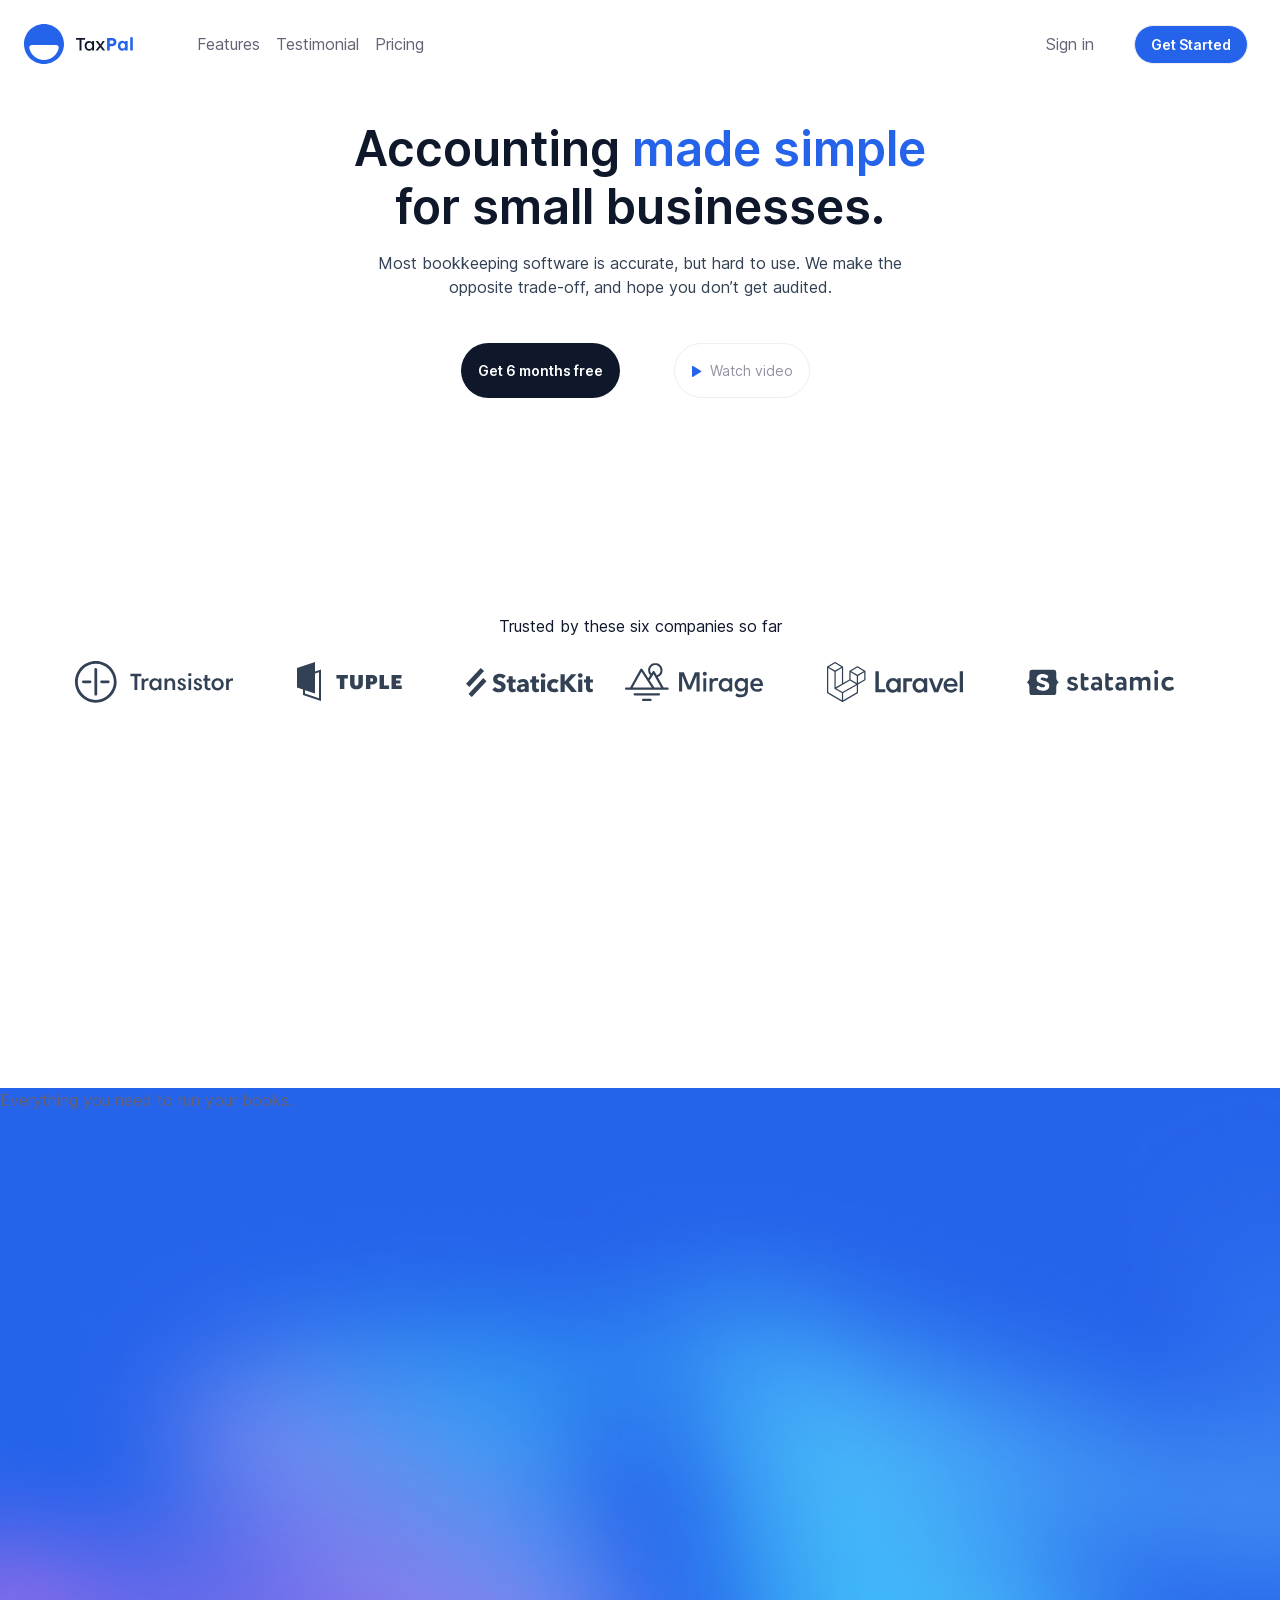
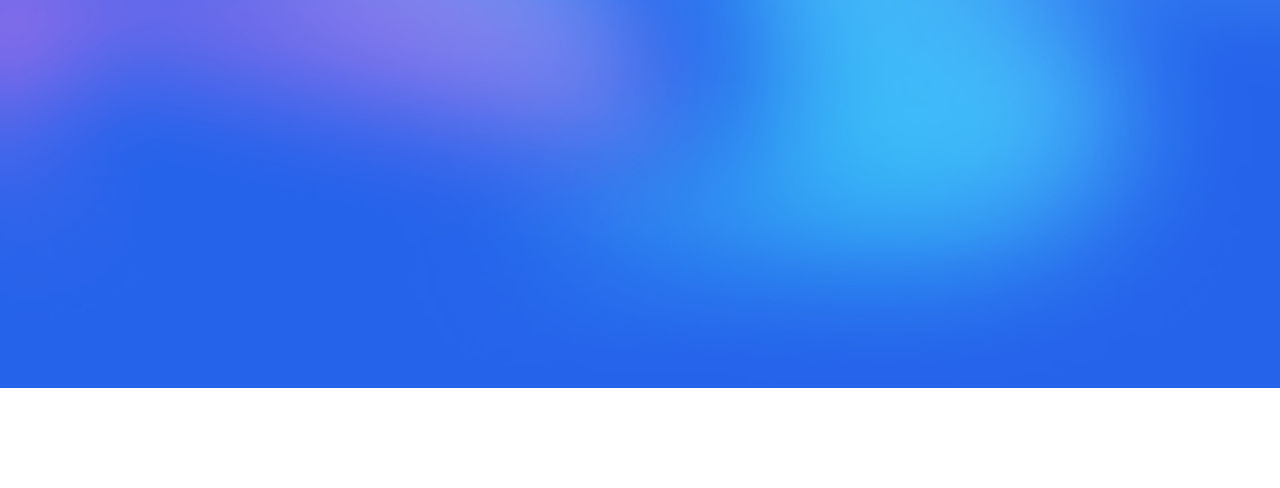
==== commit d51776f7: "added the list and 2nd section started" ====
--- a/index.html
+++ b/index.html
@@ -31,32 +31,92 @@
 <!-- Body-->
 
 <body>
+  <header>
+    <div style="padding: 1.5rem;align-items: center;justify-content: space-between;">
+      <div style="justify-content: space-between; display: flex;">
+        <div style="column-gap: 3rem; align-items: center; display: flex;">
+            <img src="img/logo.svg" alt="Company Logo" width="109rem" height="40rem"/>
+          <!-- for the options like feature , testimonial, pricing  ,
+             space-between doesn't create space but put then in equidistant to eachother-->
+          <div style="display: flex; padding-left: 1rem;justify-content: space-between;">
+            <div style="margin-right: 1rem;">Features</div>
+            <div style="margin-right: 1rem;">Testimonial</div>
+            <div style="margin-right: 1rem;">Pricing</div>
+          </div>
+        </div>
+        <!-- for the button GetStarted and signin -->
+        <div style="column-gap: 2rem;display: flex; align-items: center;">
+          <div style="margin-left: 1rem;">Sign in</div>
+          <div class="btn btn-sm rounded-pill border "
+          style="background-color: #2563EB;color: white; padding: 0.5rem 1rem; ">Get Started</div>
+        </div>
+      </div>
+    </div>
+  </header>
   <main class="">
     <!-- Main content-->
 
     <section style="min-height: 1000px; background-color: rgb(255, 255, 255);">
       <div
-        style="display: flex; flex-direction: column; align-items: center; padding-top: 2rem; padding-bottom: 2rem; margin: auto; text-align: center;">
+        style="display: flex; flex-direction: column; align-items: center; padding-top: 2rem; padding-bottom: 2rem; margin: auto; text-align: center; padding-left: 2rem;padding-right: 2rem;">
         <!-- Header -->
-        <h1 style="max-width: 600px; font-size: 3rem; color: #0F172A;">Accounting <span style="color: #2563EB">made
-            simple</span> for small businesses.</h1>
+        <h1 style="max-width: 600px; font-size: 3rem; color: #0F172A;">Accounting 
+          <span style="position: relative;white-space: nowrap;">
+            <span style="color: #2563EB; position: relative;">made simple</span>
+          </span>
+           for small businesses.</h1>
         <p style="max-width: 530px; color: #334155;">Most bookkeeping software is accurate, but hard to use. We make the
           opposite trade-off, and hope you don’t get audited.</p>
-        <div class="row">
-          <div class="col-12 col-md-6">
+        <div class="row " >
+          <div class="col">
             <a href="#features" class="btn btn-sm rounded-pill text-light"
-              style="margin-top: 1rem; background-color: #0F172A;">Get 6 months free</a>
+              style="margin-top: 1rem; background-color: #0F172A;display: inline-flex; align-items: center; justify-content: center;
+              padding: 1rem; flex:1 1 auto;box-sizing: border-box;">
+              Get 6 months free
+            </a>
           </div>
-          <div class="col-12 col-md-6">
+          <div class="col">
             <a href="https://www.google.com" class="btn btn-sm rounded-pill border text-muted"
-              style="margin-top: 1rem; font-weight: 400; display: flex; align-items: center; justify-content: center;">
+              style="margin-top: 1rem; font-weight: 400; display: inline-flex; align-items: center; justify-content: center;
+              padding:1rem;flex:1 1 auto;box-sizing: border-box;">
               <i class="fi-play-filled pe-2 pt-1" style="color: #2563EB; font-size: 0.7rem;"></i>
               Watch video
             </a>
           </div>
         </div>
       </div>
+      <!-- Trusted by  -->
+      <div style="margin-top: 11rem; align-items: center;">
+        <p style="text-align: center; color: #0F172A;">Trusted by these six companies so far</p>
+        <!-- <ul style="justify-content: center; display: flex; align-items: center; list-style-type: none;"> -->
+          <ul class="image-list">
+          <li>
+            <ul class="inner-list">
+              <li style="display: inline; margin-right: 2rem;"><img src ='img/transistor.svg' alt="transitor"/></li>
+              <li style="display: inline; margin-right: 2rem;"><img src ='img/tuple.svg' alt="tuple"/></li>
+              <li style="display: inline; margin-right: 2rem;"><img src ='img/statickit.svg' alt="statickit"/></li>
+            </ul>
+          </li>
+          <li>
+            <ul class="inner-list">
+              <li style="display: inline; margin-right: 2rem;"><img src ='img/mirage.svg' alt="mirage"/></li>
+              <li style="display: inline; margin-right: 2rem;"><img src ='img/laravel.svg' alt="laravel"/></li>
+              <li style="display: inline; margin-right: 2rem;"><img src ='img/statamic.svg' alt="statamic"/></li>
+            </ul>
+          </li>
+        </ul>
+      </div>
     </section>
+    <!-- Everything you need to run your books. -->
+    <section style="min-height: 1000px;">
+      <img src='img/background-call-to-action.jpg' alt="Background img" class="back-image"/>
+      <div>
+      <div>
+        Everything you need to run your books.
+      </div>
+      </div>
+
+  </section>
 
   </main>
 
--- a/css/theme.css
+++ b/css/theme.css
@@ -708,25 +708,32 @@
   }
 }
 .row {
+  justify-content: center;
   --fi-gutter-x: 1.5rem;
   --fi-gutter-y: 0;
   display: flex;
-  flex-wrap: wrap;
+  flex-wrap:nowrap;
   margin-top: calc(-1 * var(--fi-gutter-y));
   margin-right: calc(-0.5 * var(--fi-gutter-x));
   margin-left: calc(-0.5 * var(--fi-gutter-x));
+  align-items: center;
+  column-gap: 1rem;
 }
 .row > * {
-  flex-shrink: 0;
+  
   width: 100%;
   max-width: 100%;
   padding-right: calc(var(--fi-gutter-x) * 0.5);
   padding-left: calc(var(--fi-gutter-x) * 0.5);
   margin-top: var(--fi-gutter-y);
+  flex: 0 0 auto;
 }
 
 .col {
-  flex: 1 0 0%;
+  flex: 0 0 auto;
+  max-width: 50%;
+  padding: 0.5rem;
+  /* flex: 1 0 0%; */
 }
 
 .row-cols-auto > * {
@@ -2916,7 +2923,7 @@
   --fi-btn-box-shadow: unset;
   --fi-btn-disabled-opacity: 0.65;
   --fi-btn-focus-box-shadow: 0 0 0 0 rgba(var(--fi-btn-focus-shadow-rgb), .5);
-  display: inline-block;
+  display: inline-flex;
   padding: var(--fi-btn-padding-y) var(--fi-btn-padding-x);
   font-family: var(--fi-btn-font-family);
   font-size: var(--fi-btn-font-size);
@@ -2936,12 +2943,21 @@
   background-color: var(--fi-btn-bg);
   box-shadow: var(--fi-btn-box-shadow);
   transition: color 0.2s ease-in-out, background-color 0.2s ease-in-out, border-color 0.2s ease-in-out, box-shadow 0.2s ease-in-out;
-}
-@media (prefers-reduced-motion: reduce) {
+  flex-grow: 1;
+  margin: 0 0.5rem;
+  /* transition: all 0.2s ease-in-out; */
+}
+
+@media (max-width: 400px) {
   .btn {
-    transition: none;
-  }
-}
+    --fi-btn-padding-x: 0.75rem; /* Reduce padding to make button smaller */
+    --fi-btn-padding-y: 0.375rem;
+    --fi-btn-font-size: 0.875rem; /* Slightly smaller font size */
+    --fi-btn-border-radius: 1.5rem; /* Increase border radius */
+  }
+}
+
+
 .btn:hover {
   color: var(--fi-btn-hover-color);
   background-color: var(--fi-btn-hover-bg);
@@ -8654,6 +8670,7 @@
 
 .rounded-pill {
   border-radius: 50rem !important;
+  
 }
 
 .rounded-top {
@@ -17503,4 +17520,41 @@
 .card:hover > .swap-image .swap-to,
 .card.card-active > .swap-image .swap-to {
   opacity: 1;
+}
+
+.image-list {
+  display: flex;
+  justify-content: center;
+  align-items: center;
+  list-style-type: none;
+  padding: 0;
+}
+
+.inner-list {
+  /* list-style-type: none; */
+  padding: 0;
+  display: flex;
+  align-items: center;
+  gap: 2rem; /* Use gap instead of margin for cleaner spacing */
+}
+
+/* Media Query for smaller screens */
+@media (max-width: 1278px) {
+  .image-list {
+      flex-direction: column; /* Stack the list items vertically */
+      align-items: center; /* Center the items horizontally */
+  }
+
+  .inner-list {
+      justify-content: center; /* Center the inner list items horizontally */
+  }
+}
+.back-image{
+  position: absolute;
+  /* top: 0; */
+  left: 0;
+  width: 100%;
+  height: 100%;
+  object-fit: cover;
+  z-index: -1;
 }
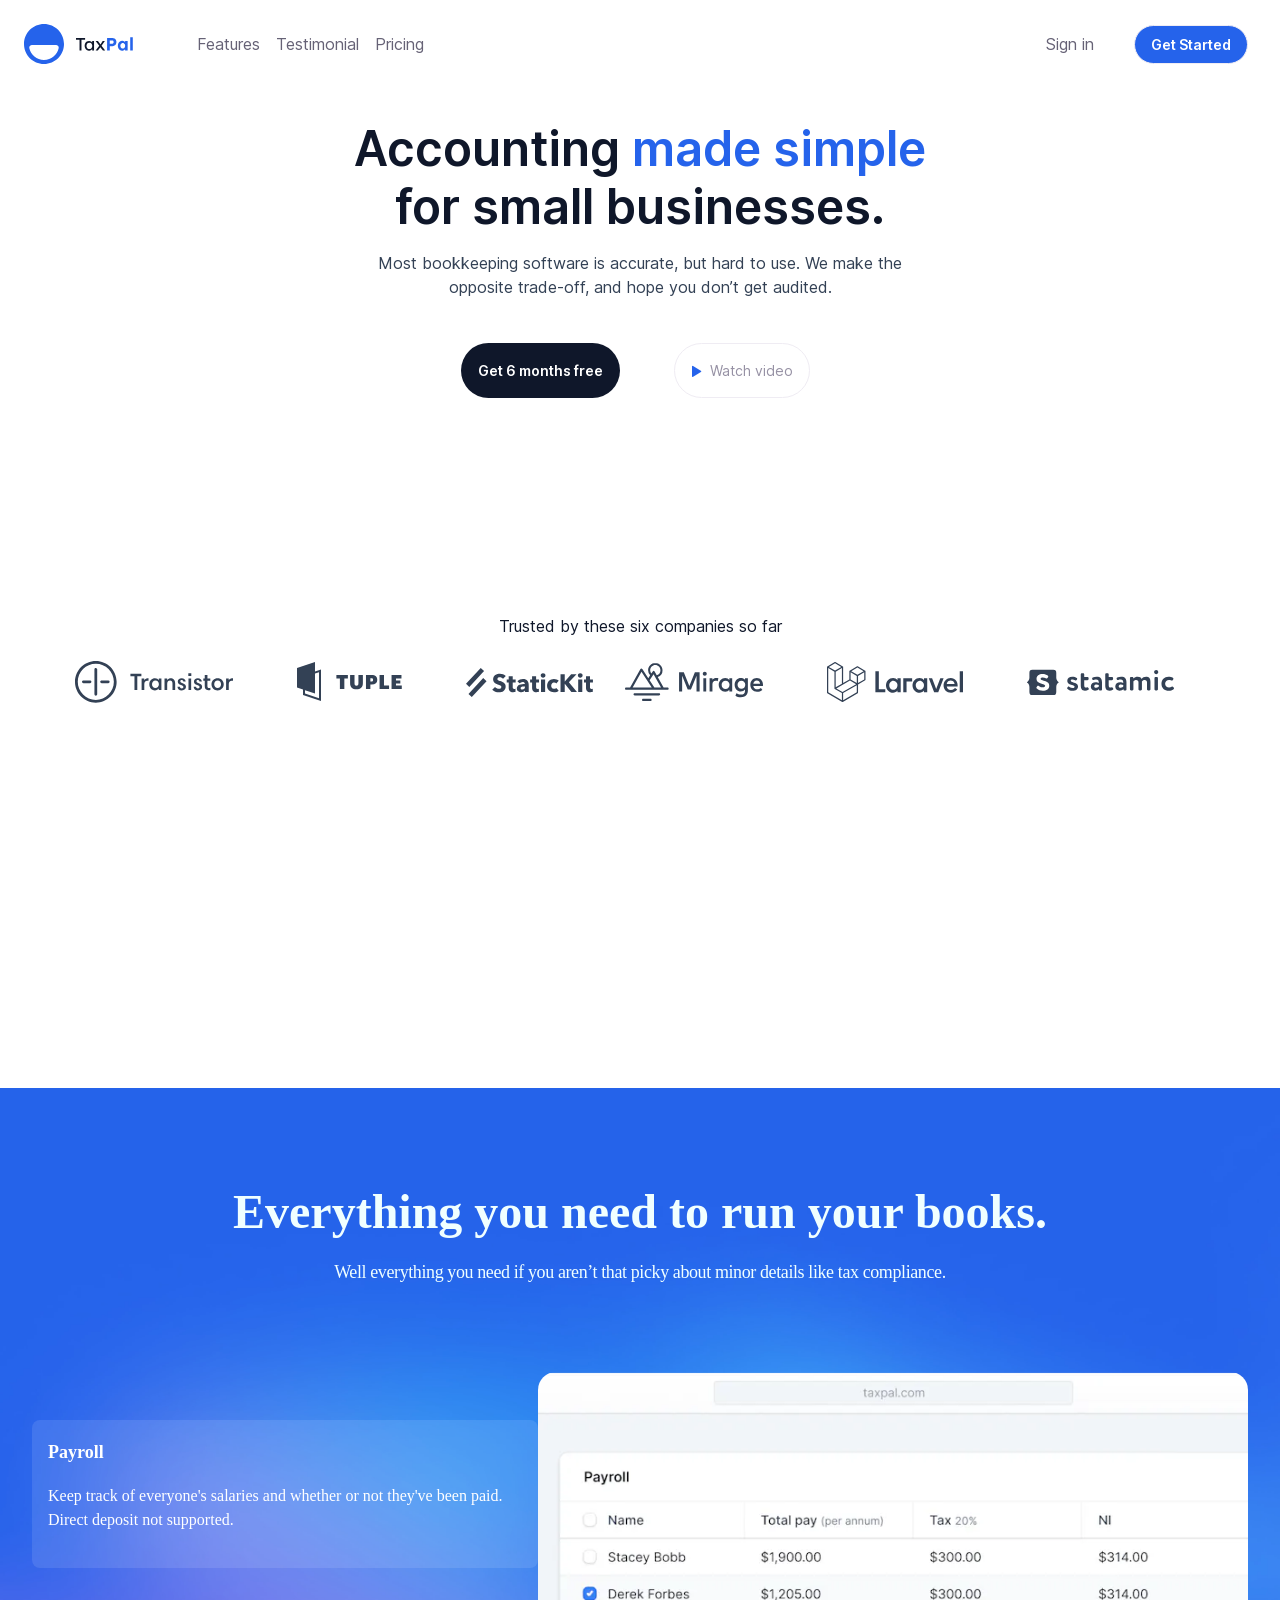
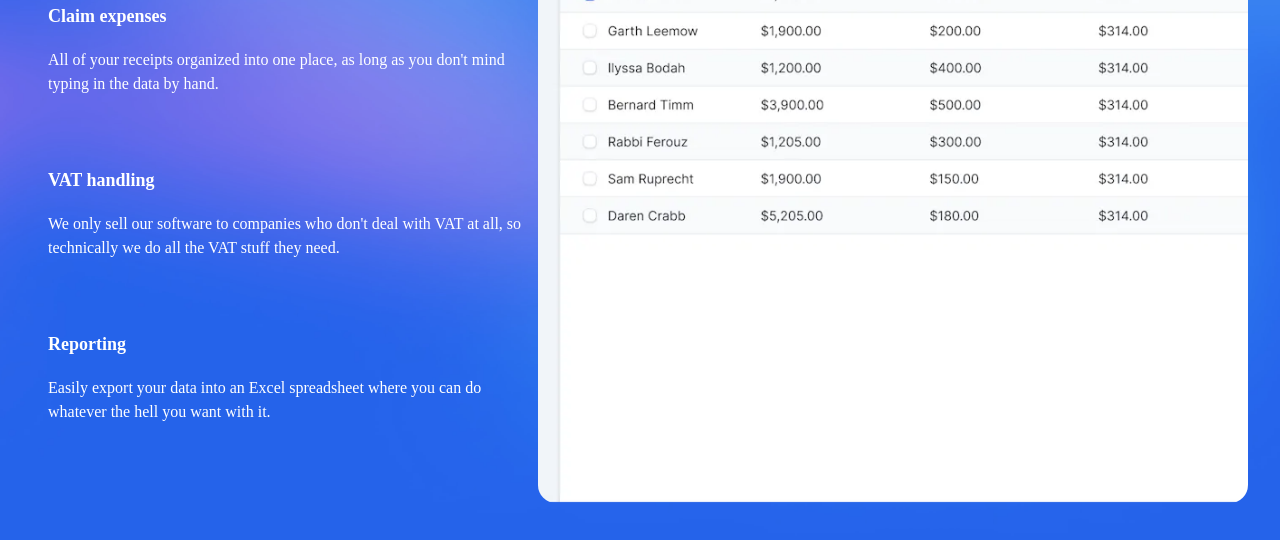
==== commit 8381954d: "added the section 2 to-add @media for size and image" ====
--- a/index.html
+++ b/index.html
@@ -108,15 +108,67 @@
       </div>
     </section>
     <!-- Everything you need to run your books. -->
-    <section style="min-height: 1000px;">
-      <img src='img/background-call-to-action.jpg' alt="Background img" class="back-image"/>
-      <div>
-      <div>
-        Everything you need to run your books.
+    <section style="min-height: 1000px; position: relative;display: flex; justify-content: center; align-items: top;">
+      <img src='img/background-call-to-action.jpg' alt="Background img" class="back-image" style="position: absolute; top: 0; left: 0; z-index: -1; width: 100%; height: 100%;" />
+      
+      <div style="justify-content: center; align-items: center; display: flex; flex-direction: column; margin: 2rem;">
+          <div style="text-align: center; margin: 4rem;">
+              <h2 style="color: azure; font-size: 3rem; line-height: 3.5rem; font-family: __Lexend_866216;">Everything you need to run your books.</h2>
+              <p style="color: azure; letter-spacing: -.025rem; font-size: 1.125rem; line-height: 2rem; font-family: __Lexend_866216;">Well everything you need if you aren’t that picky about minor details like tax compliance.</p>
+          </div>
+  
+          <!-- This is the payroll stack -->
+          <div style="display: flex; justify-content: center; align-items: flex-start;">
+              <aside class="sidebar" style="flex: 1; max-width: 600px; display: flex; flex-direction: column; justify-content: start;">
+                  <nav>
+                      <ul style="list-style-type: none; padding: 0; margin: 0;">
+                          <li style="margin-bottom: 1rem;">
+                            <div data-section="payroll" onclick="showContent('payroll', this);" style="padding: 1rem; border-radius: 8px; width: 506px; margin-top: 3rem;">
+
+                              <!-- <div onclick="showContent('payroll', this);" style="padding: 1rem; border-radius: 8px;"> -->
+                                  <h3 style="color: white; font-size: 1.125rem; line-height: 2rem; font-family: __Lexend_866216;">Payroll</h3>
+                                  <p style="color: white; font-family: __Lexend_866216;">Keep track of everyone's salaries and whether or not they've been paid. Direct deposit not supported.</p>
+                              </div>
+                          </li>
+                          <li style="margin-bottom: 1rem;">
+                            <div data-section="expenses" onclick="showContent('expenses', this);" style="padding: 1rem; border-radius: 8px;width: 506px;">
+
+                              <!-- <div onclick="showContent('expenses', this);" style="padding: 1rem; border-radius: 8px;"> -->
+                                  <h3 style="color: white; font-size: 1.125rem; line-height: 2rem; font-family: __Lexend_866216;">Claim expenses</h3>
+                                  <p style="color: white; font-family: __Lexend_866216;">All of your receipts organized into one place, as long as you don't mind typing in the data by hand.</p>
+                              </div>
+                          </li>
+                          <li style="margin-bottom: 1rem;">
+                            <div data-section="vat" onclick="showContent('vat', this);" style="padding: 1rem; border-radius: 8px;width: 506px;">
+
+                              <!-- <div onclick="showContent('vat', this);" style="padding: 1rem; border-radius: 8px;"> -->
+                                  <h3 style="color: white; font-size: 1.125rem; line-height: 2rem; font-family: __Lexend_866216;">VAT handling</h3>
+                                  <p style="color: white; font-family: __Lexend_866216;">We only sell our software to companies who don't deal with VAT at all, so technically we do all the VAT stuff they need.</p>
+                              </div>
+                          </li>
+                          <li style="margin-bottom: 1rem;">
+                            <div data-section="reporting" onclick="showContent('reporting', this);" style="padding: 1rem; border-radius: 8px;width: 506px;margin-bottom: 3rem;">
+
+                              <!-- <div onclick="showContent('reporting', this);" style="padding: 1rem; border-radius: 8px;"> -->
+                                  <h3 style="color: white; font-size: 1.125rem; line-height: 2rem; font-family: __Lexend_866216;">Reporting</h3>
+                                  <p style="color: white; font-family: __Lexend_866216;">Easily export your data into an Excel spreadsheet where you can do whatever the hell you want with it.</p>
+                              </div>
+                          </li>
+                      </ul>
+                  </nav>
+              </aside>
+  
+              <!-- Additional Content -->
+              <div id="content-display" >
+                  <!-- The image that changes based on the selected option -->
+                  <img id="content-image" src="img/payroll.png" alt="Payroll Image" style="width: 1085px; height: 731px; border-radius: 18px;object-fit:cover;">
+              </div>
+          </div>
       </div>
-      </div>
-
   </section>
+  
+  
+    
 
   </main>
 
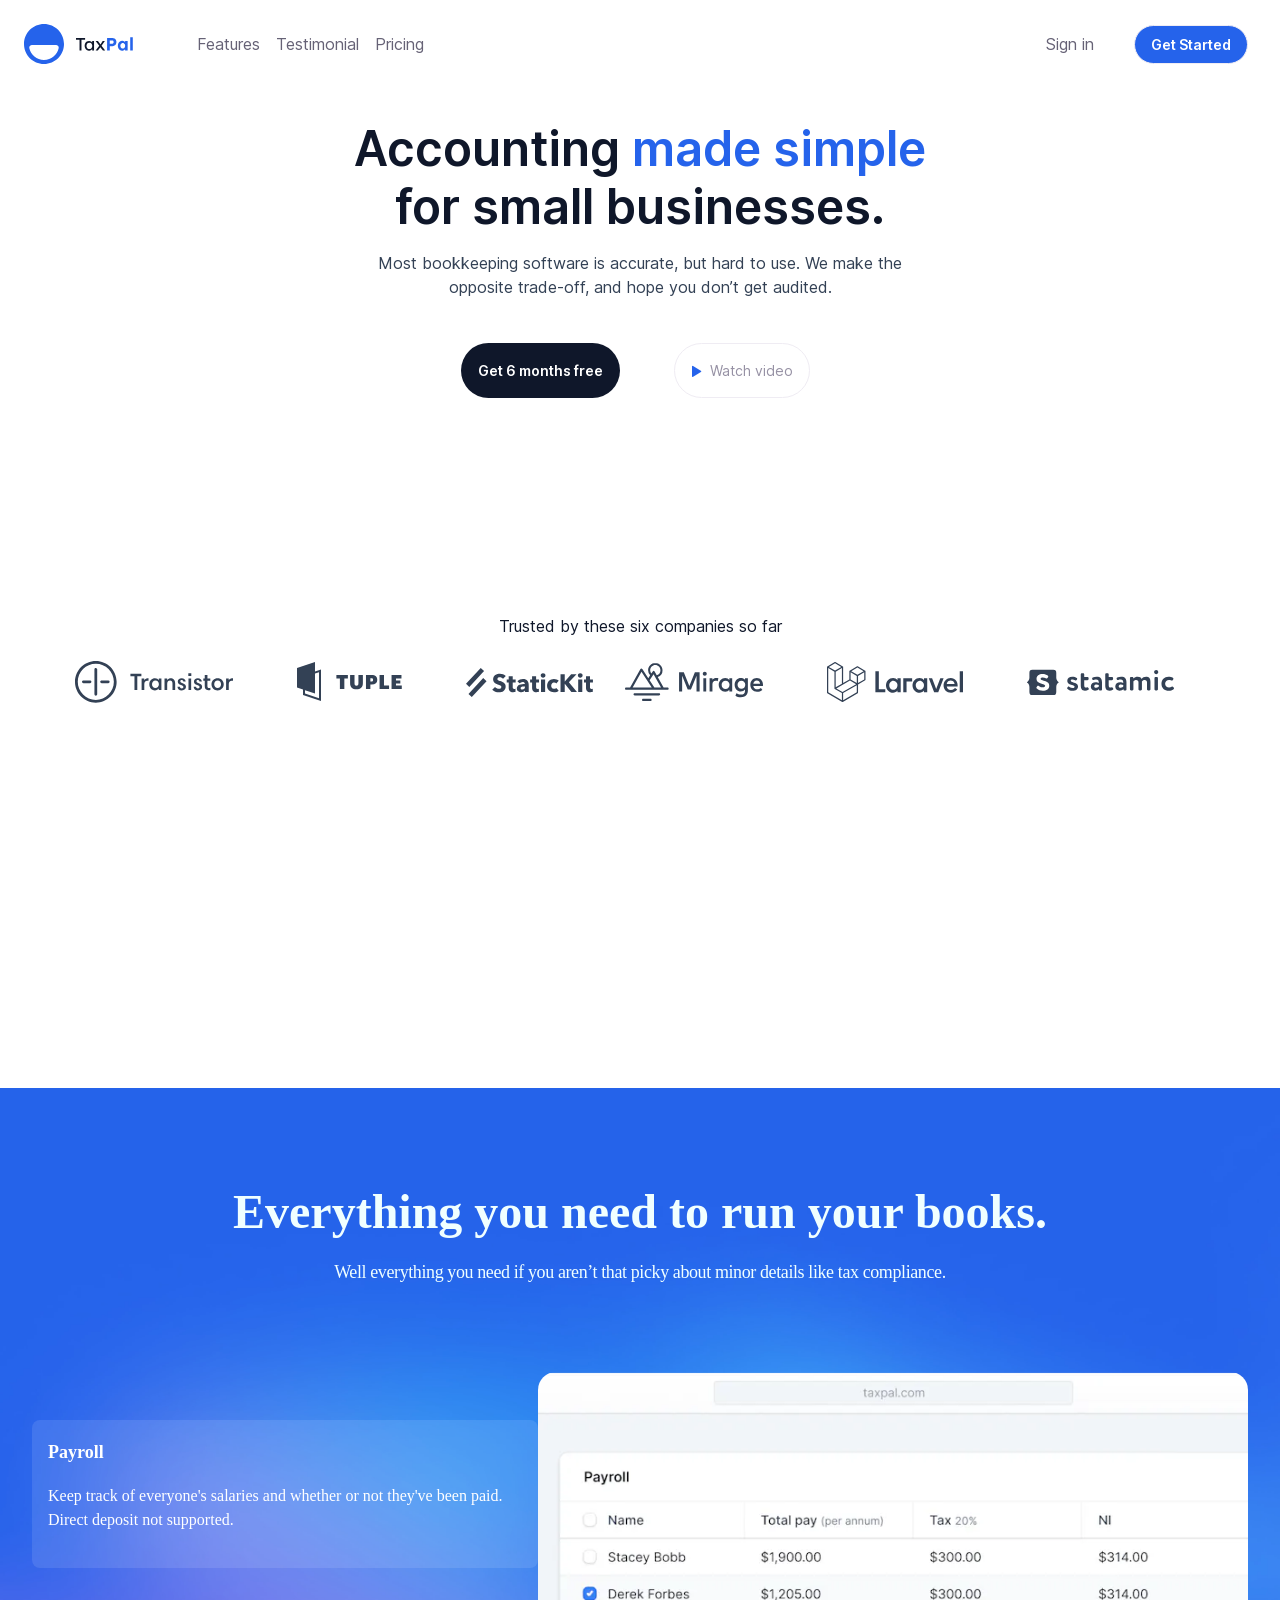
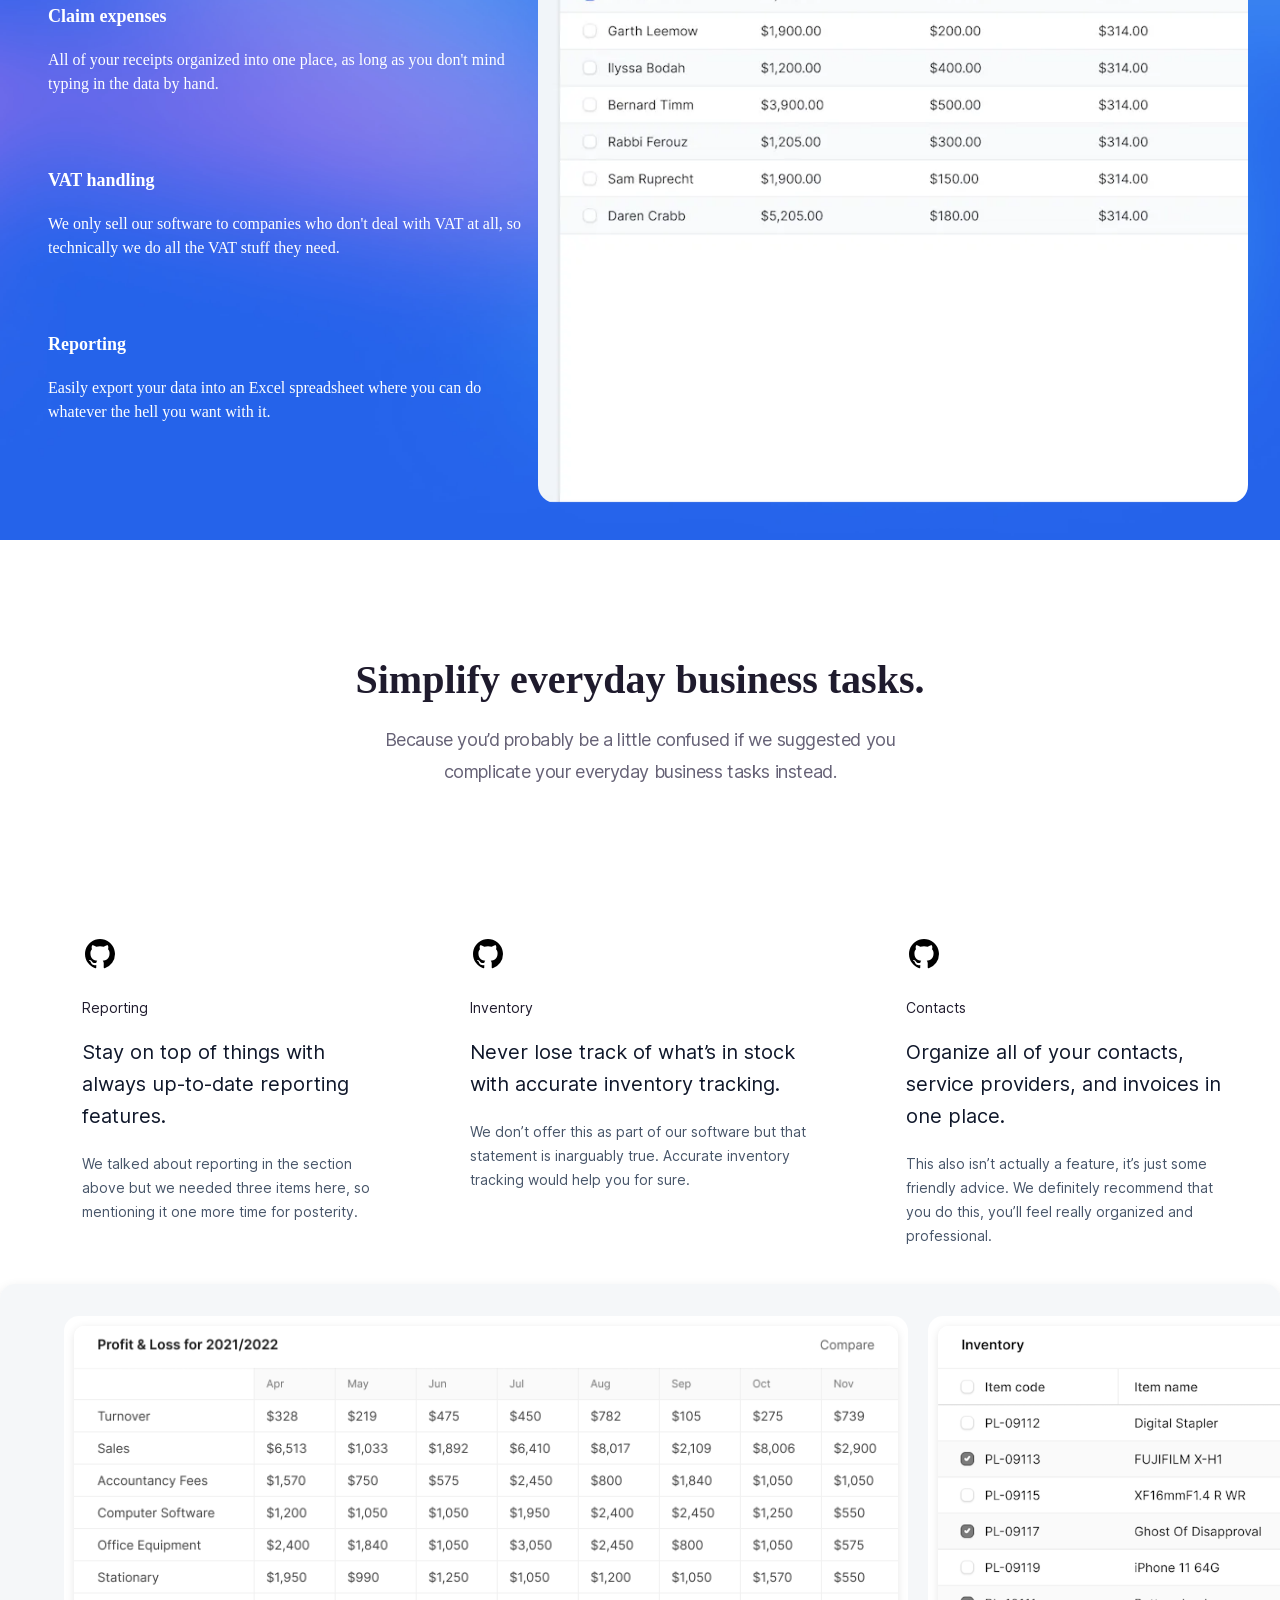
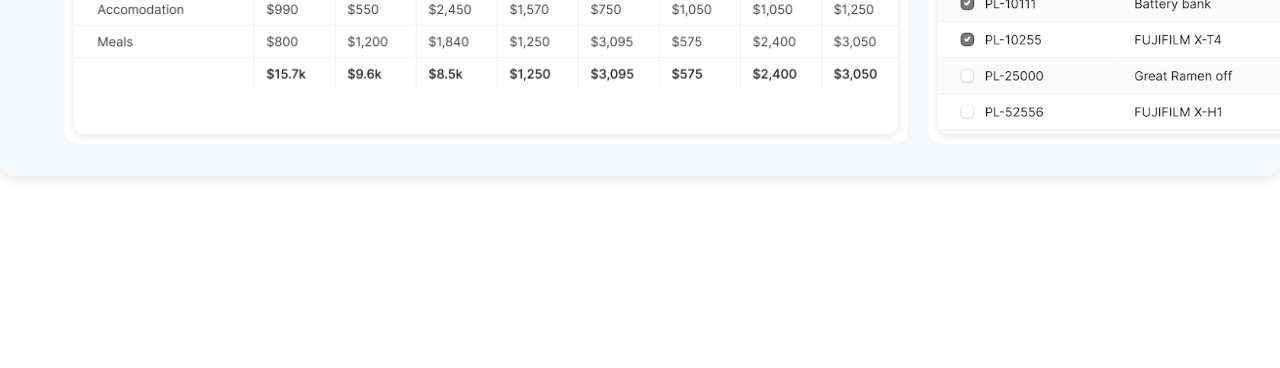
==== commit 93c74a57: "fixed the section 3" ====
--- a/index.html
+++ b/index.html
@@ -92,16 +92,16 @@
           <ul class="image-list">
           <li>
             <ul class="inner-list">
-              <li style="display: inline; margin-right: 2rem;"><img src ='img/transistor.svg' alt="transitor"/></li>
-              <li style="display: inline; margin-right: 2rem;"><img src ='img/tuple.svg' alt="tuple"/></li>
-              <li style="display: inline; margin-right: 2rem;"><img src ='img/statickit.svg' alt="statickit"/></li>
+              <li style="display: inline; margin-right: 2rem;"><img src ='img/transistor.svg' alt="transitor" loading="lazy"/></li>
+              <li style="display: inline; margin-right: 2rem;"><img src ='img/tuple.svg' alt="tuple" loading="lazy"/></li>
+              <li style="display: inline; margin-right: 2rem;"><img src ='img/statickit.svg' alt="statickit" loading="lazy"/></li>
             </ul>
           </li>
           <li>
             <ul class="inner-list">
-              <li style="display: inline; margin-right: 2rem;"><img src ='img/mirage.svg' alt="mirage"/></li>
-              <li style="display: inline; margin-right: 2rem;"><img src ='img/laravel.svg' alt="laravel"/></li>
-              <li style="display: inline; margin-right: 2rem;"><img src ='img/statamic.svg' alt="statamic"/></li>
+              <li style="display: inline; margin-right: 2rem;"><img src ='img/mirage.svg' alt="mirage" loading="lazy"/></li>
+              <li style="display: inline; margin-right: 2rem;"><img src ='img/laravel.svg' alt="laravel" loading="lazy"/></li>
+              <li style="display: inline; margin-right: 2rem;"><img src ='img/statamic.svg' alt="statamic" loading="lazy"/></li>
             </ul>
           </li>
         </ul>
@@ -161,11 +161,79 @@
               <!-- Additional Content -->
               <div id="content-display" >
                   <!-- The image that changes based on the selected option -->
-                  <img id="content-image" src="img/payroll.png" alt="Payroll Image" style="width: 1085px; height: 731px; border-radius: 18px;object-fit:cover;">
+                  <img id="content-image" src="img/payroll.png" alt="Payroll Image" style="width: 1085px; height: 731px; border-radius: 18px;object-fit:cover; " loading="lazy">
               </div>
           </div>
       </div>
   </section>
+    <!-- This is the third section -->
+    <section style="min-height: 1000px; background-color: rgb(255, 255, 255); display: flex; flex-direction: column; align-items: center; justify-content: center; padding: 2rem;">
+      <div style="width: 100%; max-width: 640px; text-align: center; margin: auto; padding: 0 2rem;">
+        <h2 style="margin-top: 5rem; font-size: 2.5rem; line-height: 3.5rem; font-family: __Lexend_866216;">
+          Simplify everyday business tasks.
+        </h2>
+        <p style="letter-spacing: -.025rem; font-size: 1.125rem; line-height: 2rem; margin-top: 1rem;">
+          Because you’d probably be a little confused if we suggested you complicate your everyday business tasks instead.
+        </p>
+      </div>
+      <!-- options and images -->
+      <div style="display: flex; flex-direction: column; align-items: center; padding: 2rem; margin-top: 5rem; margin-bottom: 8rem;">
+        <div style="display: flex; justify-content: center; flex-wrap: nowrap; width: 100%; max-width: 1200px;">
+          <!-- Individual option -->
+          <div class="section3option" data-option="reporting"  style="text-align: left; margin: 0 2rem; min-width: 372px; padding-left: 4rem;">
+            <img src="img/github.svg" style="width: 2.25rem;" loading="lazy"/>
+            <h3 style="font-weight: 500; font-size: .875rem; line-height: 1.5rem; margin-top: 1.5rem;">
+              Reporting
+            </h3>
+            <p style="font-size: 1.25rem; line-height: 2rem; margin-top: .5rem; color: #0F172A;">
+              Stay on top of things with always up-to-date reporting features.
+            </p>
+            <p style="color: rgb(71, 85, 105); font-size: .875rem; line-height: 1.5rem; margin-top: 1rem;">
+              We talked about reporting in the section above but we needed three items here, so mentioning it one more time for posterity.
+            </p>
+          </div>
+          <!-- Repeat for each option -->
+          <div class="section3option"  data-option="inventory" style="text-align: left; margin: 0 2rem; min-width: 372px;">
+            <img src="img/github.svg" style="width: 2.25rem;" loading="lazy"/>
+            <h3 style="font-weight: 500; font-size: .875rem; line-height: 1.5rem; margin-top: 1.5rem;">
+              Inventory
+            </h3>
+            <p style="font-size: 1.25rem; line-height: 2rem; margin-top: .5rem; color: #0F172A;">
+              Never lose track of what’s in stock with accurate inventory tracking.
+            </p>
+            <p style="color: rgb(71, 85, 105); font-size: .875rem; line-height: 1.5rem; margin-top: 1rem;">
+              We don’t offer this as part of our software but that statement is inarguably true. Accurate inventory tracking would help you for sure.
+            </p>
+          </div>
+          <div class="section3option"  data-option="contacts" style="text-align: left; margin: 0 2rem; min-width: 372px; padding-right: 2rem;">
+            <img src="img/github.svg" style="width: 2.25rem;" loading="lazy"/>
+            <h3 style="font-weight: 500; font-size: .875rem; line-height: 1.5rem; margin-top: 1.5rem;">
+              Contacts
+            </h3>
+            <p style="font-size: 1.25rem; line-height: 2rem; margin-top: .5rem; color: #0F172A;">
+              Organize all of your contacts, service providers, and invoices in one place.
+            </p>
+            <p style="color: rgb(71, 85, 105); font-size: .875rem; line-height: 1.5rem; margin-top: 1rem;">
+              This also isn’t actually a feature, it’s just some friendly advice. We definitely recommend that you do this, you’ll feel really organized and professional.
+            </p>
+          </div>
+        </div>
+        <!-- images -->
+        <div class="img_container" style="padding: 2rem">
+          <div class="section3gallery" style="padding-right:2rem; padding-left: 2rem;">
+            <div class="image-wrapper">
+              <img src="img/reporting.png" id="reporting-image" class="mainImage" alt="reporting image" id="reporting-image" loading="lazy">
+            </div>
+            <div class="image-wrapper">
+              <img src="img/inventory.png" id="inventory-image" class="mainImage" alt="inventory image" id="inventory-image" loading="lazy">
+            </div>
+            <div class="image-wrapper">
+              <img src="img/contacs.png" id="contacts-image" class="mainImage" alt="contacts image" id="contacts-image" loading="lazy">
+            </div>
+          </div>
+        </div>
+      </div>
+    </section>
   
   
     
--- a/css/theme.css
+++ b/css/theme.css
@@ -17557,4 +17557,119 @@
   height: 100%;
   object-fit: cover;
   z-index: -1;
-}+}
+
+
+/* .section2 {
+  display: flex;
+  justify-content: center;
+  align-items: flex-start;
+  flex-wrap: wrap; 
+  gap: 20px;
+}
+
+@media (max-width: 1020px) {
+  .section2 {
+      flex-direction: column;
+      align-items: center;  
+  }
+} */
+.section3option{
+padding: 1rem;
+border-radius: 8px;
+width: 506px;
+}
+@media (max-width: 1020px) {
+.section3option {
+  width: auto;
+  flex-direction: column;
+    /* align-items: center;  Aligns items centrally in the column layout */
+}
+}
+.section3option:hover {
+  background-color: rgba(0, 0, 255, 0.1); /* Highlight when hovering */
+}
+
+/* Animation for squish */
+@keyframes squish {
+  0% {
+    transform: scale(1, 1);
+  }
+  50% {
+    transform: scale(1.1, 0.9);
+  }
+  100% {
+    transform: scale(1, 1);
+  }
+}
+
+
+
+/* General container to hold everything */
+.img_container {
+display: flex;
+justify-content: flex-start; /* Align content to the left */
+align-items: center;
+background-color: #f5f7f9;
+padding: 20px;
+border-radius: 15px;
+box-shadow: 0 4px 12px rgba(0, 0, 0, 0.1); /* Light shadow for depth */
+overflow-x: scroll; /* Allow horizontal scrolling */
+overflow-y: hidden; /* Prevent vertical overflow */
+width: 100%; /* Keep container width fixed */
+max-width: 1280px; /* Set a fixed max-width for the container */
+white-space: nowrap; /* Prevent images from wrapping */
+}
+
+/* Flexbox gallery for images */
+.section3gallery {
+display: flex;
+gap: 20px; /* Space between images */
+justify-content: flex-start;
+align-items: center;
+width: max-content; /* Allow content to overflow horizontally */
+}
+
+/* Ensure images fit in their containers properly */
+.image-wrapper {
+flex: none; /* Prevent the image from growing */
+height: 428px; /* Set the height to 428px */
+width: 844px; /* Set the width to 844px */
+background-color: #fff; /* Optional: white background for each image wrapper */
+padding: 10px;
+border-radius: 15px;
+overflow: hidden; /* Ensure the images don't overflow the container */
+}
+
+/* Styling the image itself */
+.mainImage {
+width: 100%; /* Image takes full width */
+height: 100%; /* Image takes full height */
+object-fit: cover; /* Ensures image maintains aspect ratio and is cropped */
+border-radius: 10px;
+box-shadow: 0 2px 8px rgba(0, 0, 0, 0.1); /* Light shadow for images */
+filter: grayscale(100%);
+transition: filter 0.3s ease, transform 0.3s ease;
+}
+
+/* Hides the scrollbar for overflow content */
+.img_container::-webkit-scrollbar {
+display: none;
+}
+.option {
+  transition: background-color 0.3s ease;
+  cursor: pointer;
+}
+.selected {
+  background-color: blue; /* Adjust the blue color to your liking */
+}
+/* .mainImage {
+  width: 100%;
+  transition: filter 0.3s ease, transform 0.3s ease;
+  filter: grayscale(100%);
+} */
+.activeImage {
+  
+  filter: grayscale(0%);
+  transform: scale(1.1);
+}
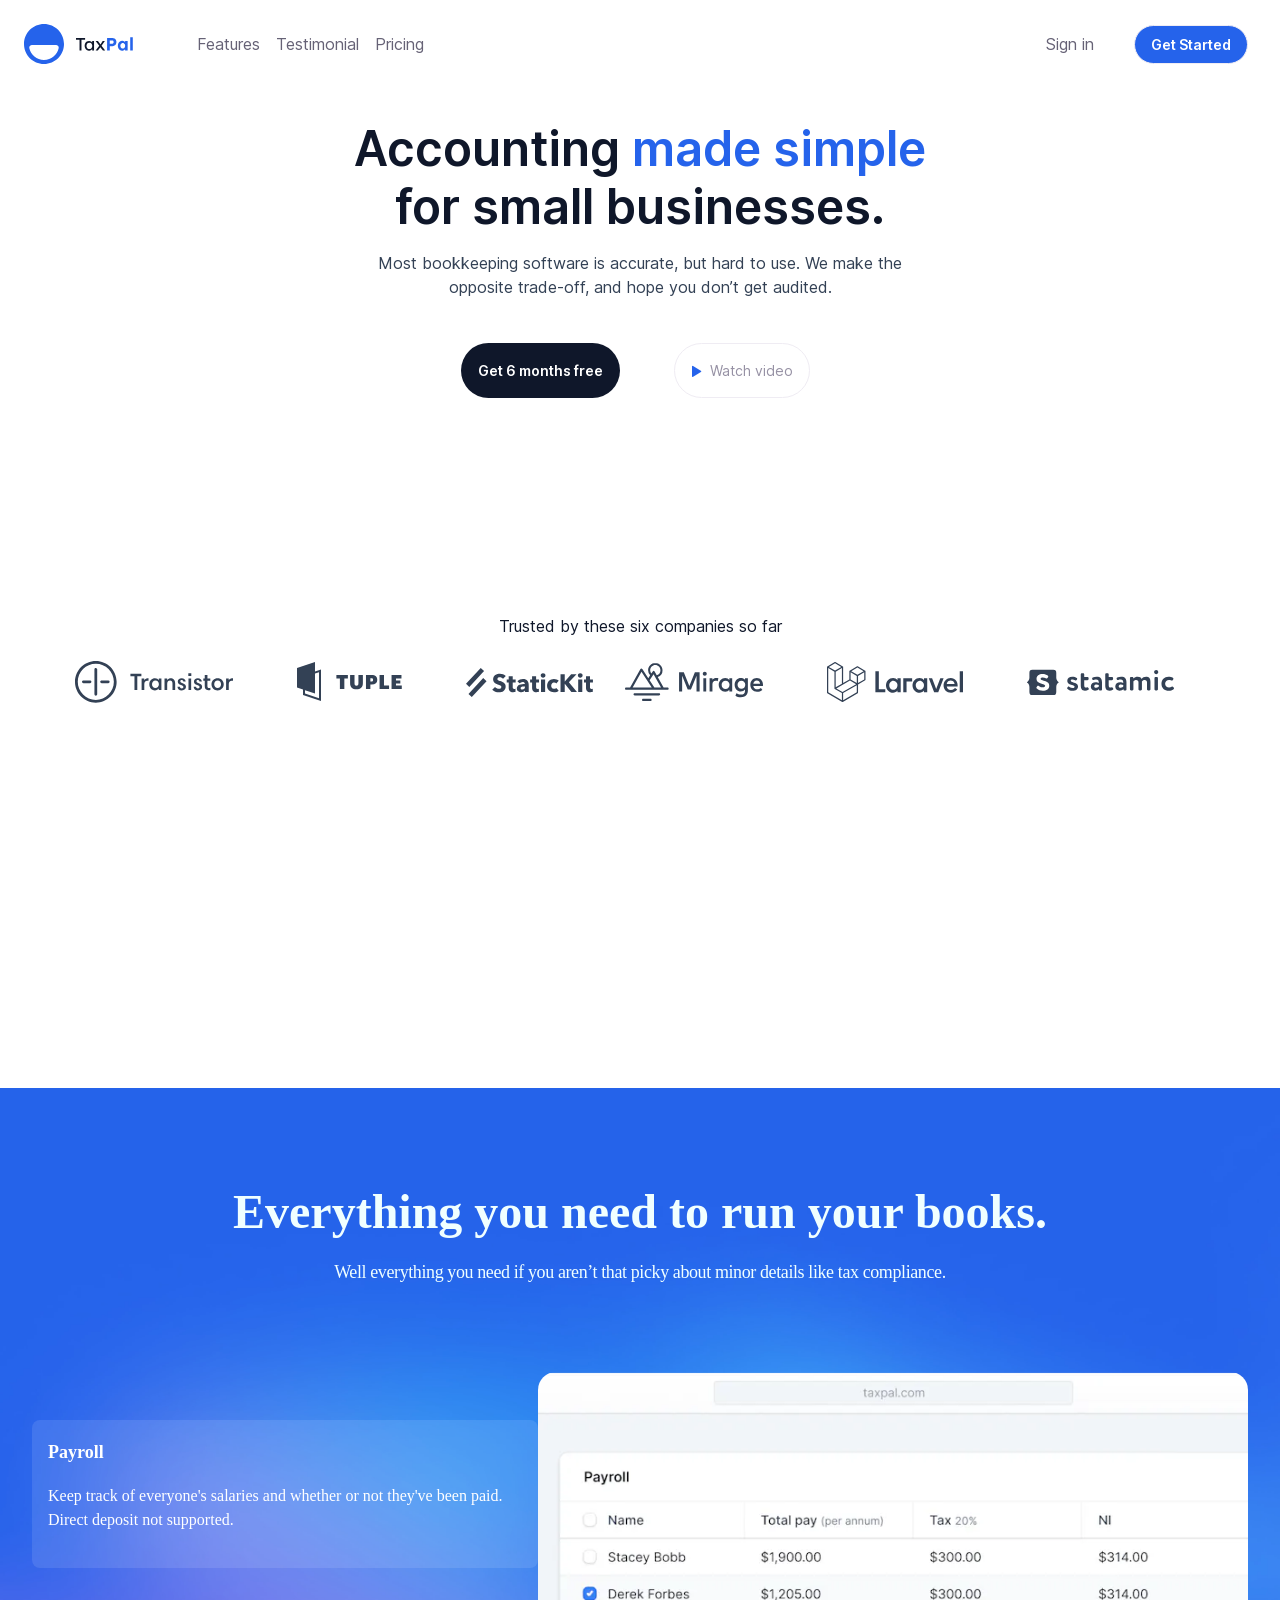
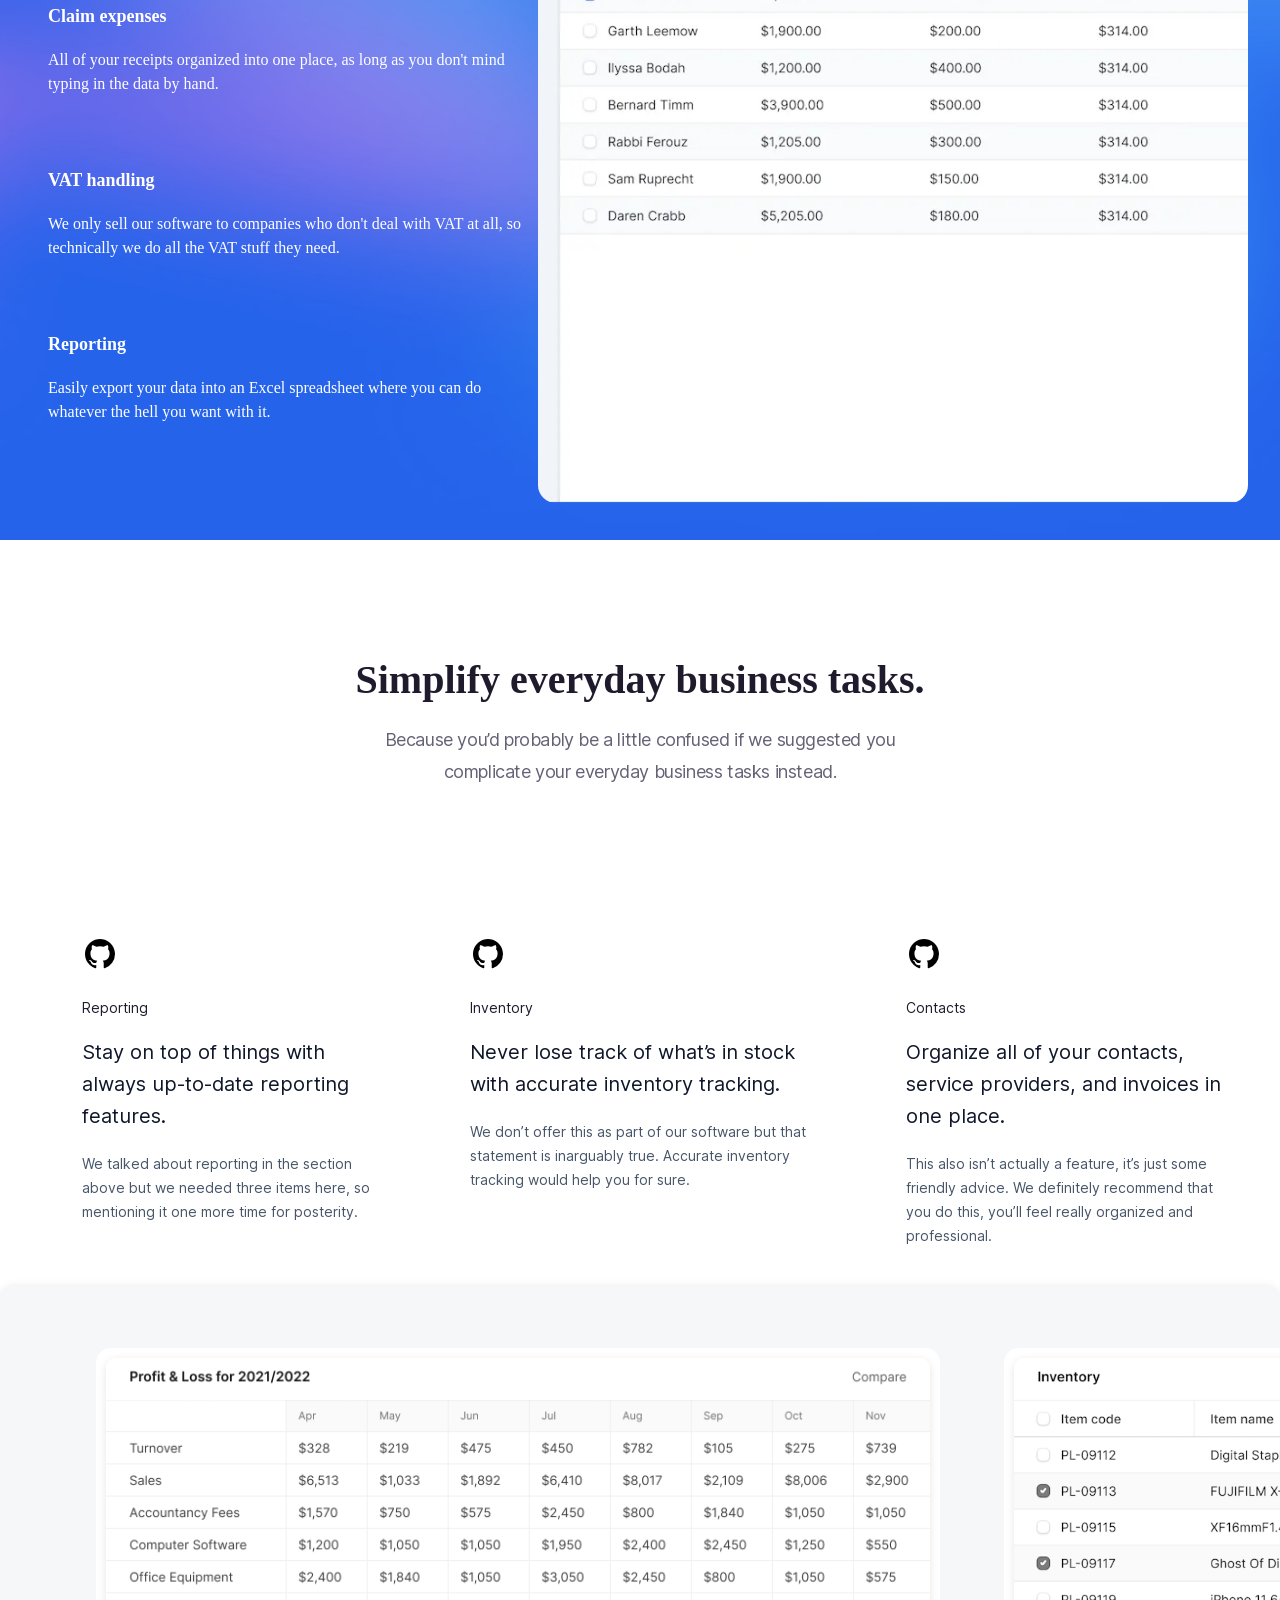
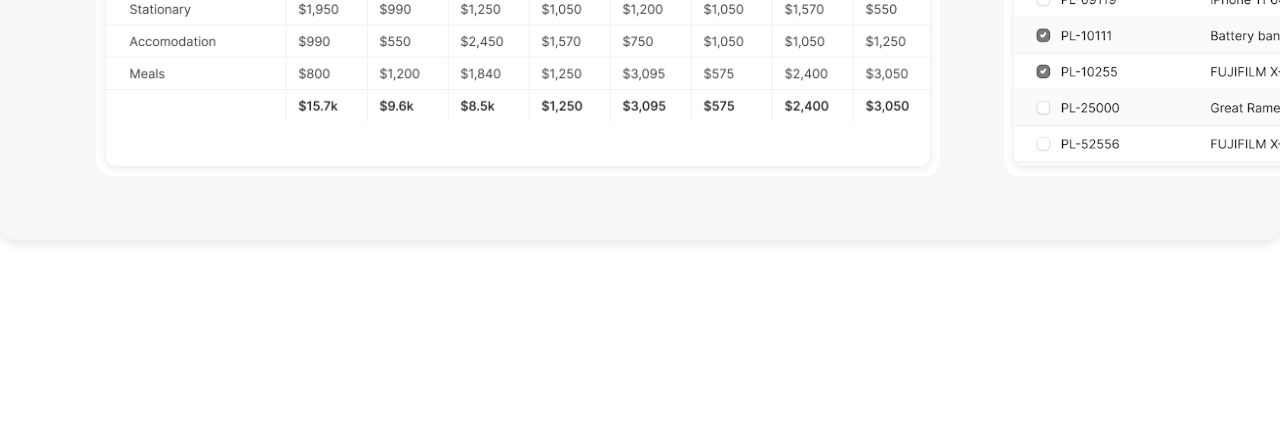
==== commit f4e5f2bf: "added the animation (transform-x) to the images" ====
--- a/index.html
+++ b/index.html
@@ -221,7 +221,8 @@
         <!-- images -->
         <div class="img_container" style="padding: 2rem">
           <div class="section3gallery" style="padding-right:2rem; padding-left: 2rem;">
-            <div class="image-wrapper">
+            <div class="image-slider" style="display: flex; transition: transform 0.5s ease;">
+            <div class="image-wrapper" >
               <img src="img/reporting.png" id="reporting-image" class="mainImage" alt="reporting image" id="reporting-image" loading="lazy">
             </div>
             <div class="image-wrapper">
@@ -229,6 +230,7 @@
             </div>
             <div class="image-wrapper">
               <img src="img/contacs.png" id="contacts-image" class="mainImage" alt="contacts image" id="contacts-image" loading="lazy">
+            </div>
             </div>
           </div>
         </div>
--- a/css/theme.css
+++ b/css/theme.css
@@ -17611,10 +17611,10 @@
 justify-content: flex-start; /* Align content to the left */
 align-items: center;
 background-color: #f5f7f9;
-padding: 20px;
+padding: 2rem;
 border-radius: 15px;
 box-shadow: 0 4px 12px rgba(0, 0, 0, 0.1); /* Light shadow for depth */
-overflow-x: scroll; /* Allow horizontal scrolling */
+overflow-x: hidden; /* Allow horizontal scrolling */
 overflow-y: hidden; /* Prevent vertical overflow */
 width: 100%; /* Keep container width fixed */
 max-width: 1280px; /* Set a fixed max-width for the container */
@@ -17632,13 +17632,19 @@
 
 /* Ensure images fit in their containers properly */
 .image-wrapper {
+flex-shrink: 0;
 flex: none; /* Prevent the image from growing */
 height: 428px; /* Set the height to 428px */
 width: 844px; /* Set the width to 844px */
 background-color: #fff; /* Optional: white background for each image wrapper */
 padding: 10px;
 border-radius: 15px;
-overflow: hidden; /* Ensure the images don't overflow the container */
+overflow: hidden; 
+margin: 2rem;
+}
+.image-slider {
+  display: flex;
+  transition: transform 0.5s ease; /* Smooth slide transition */
 }
 
 /* Styling the image itself */
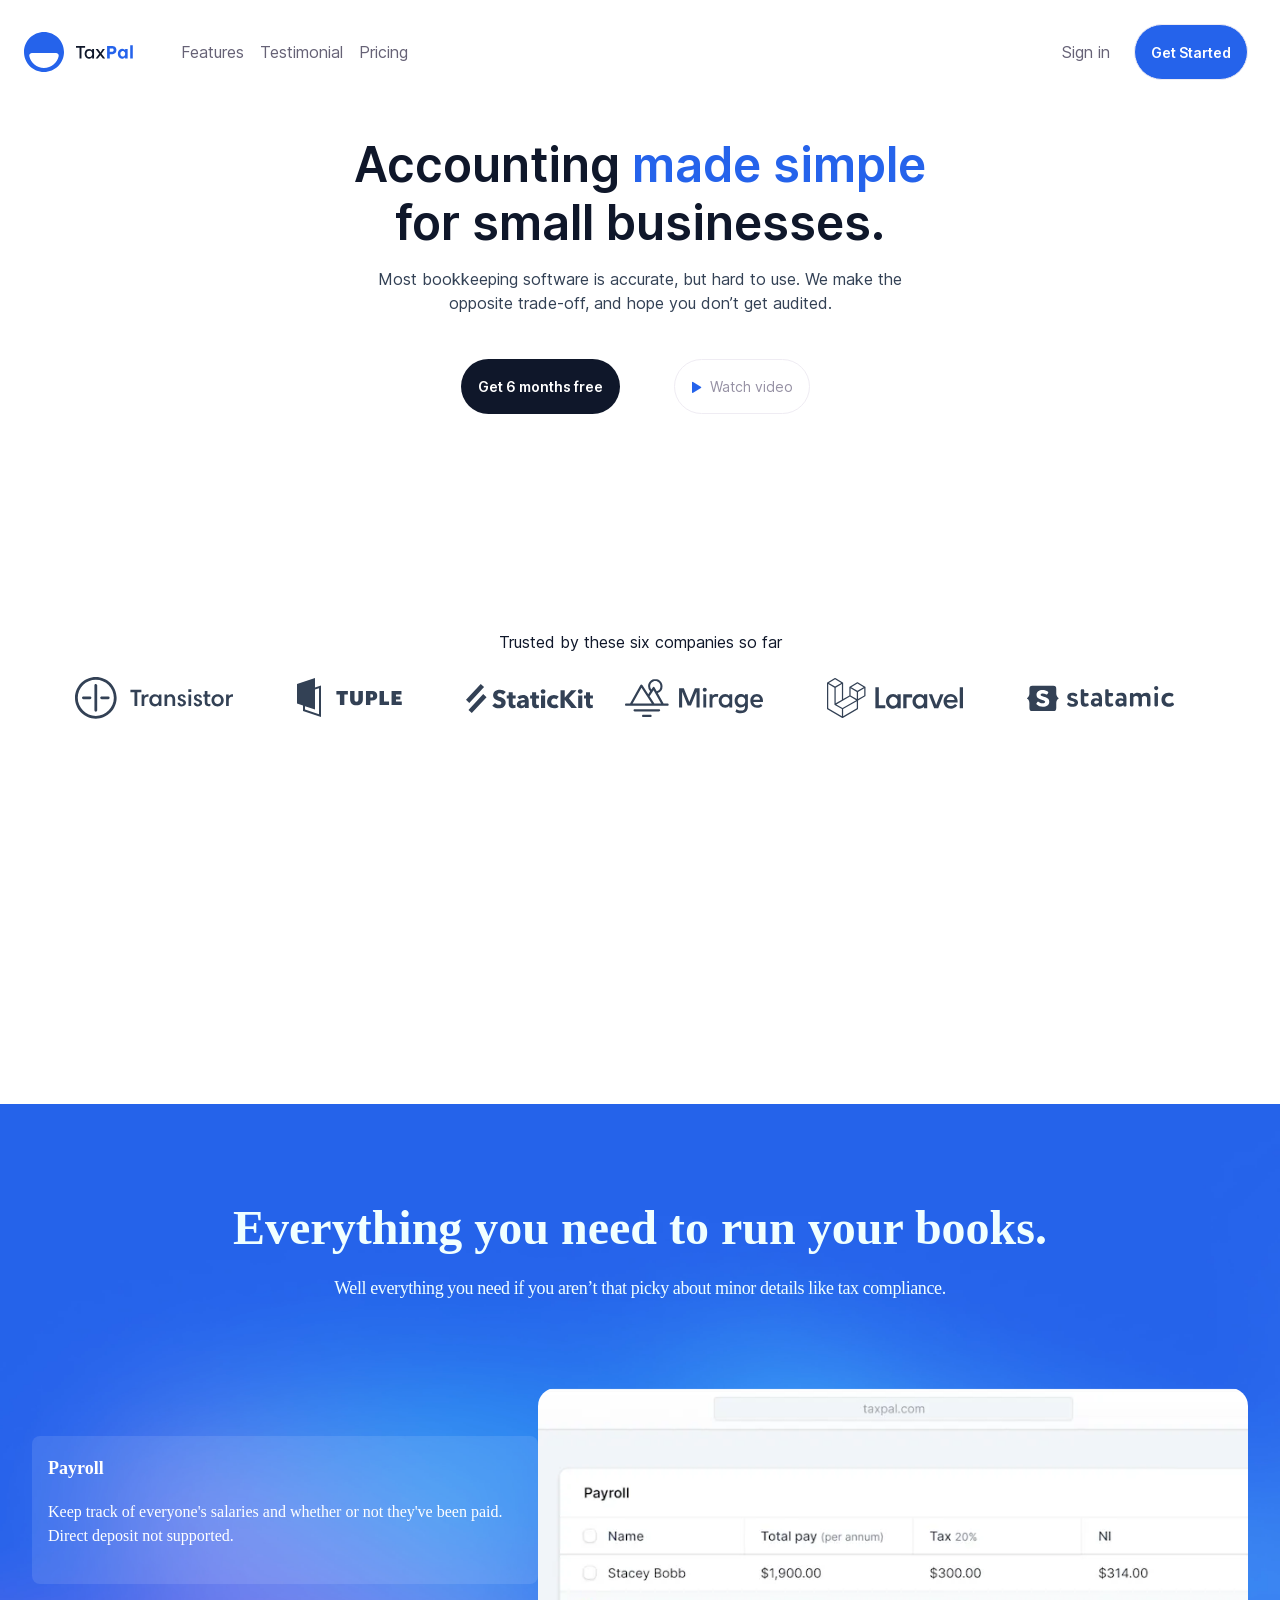
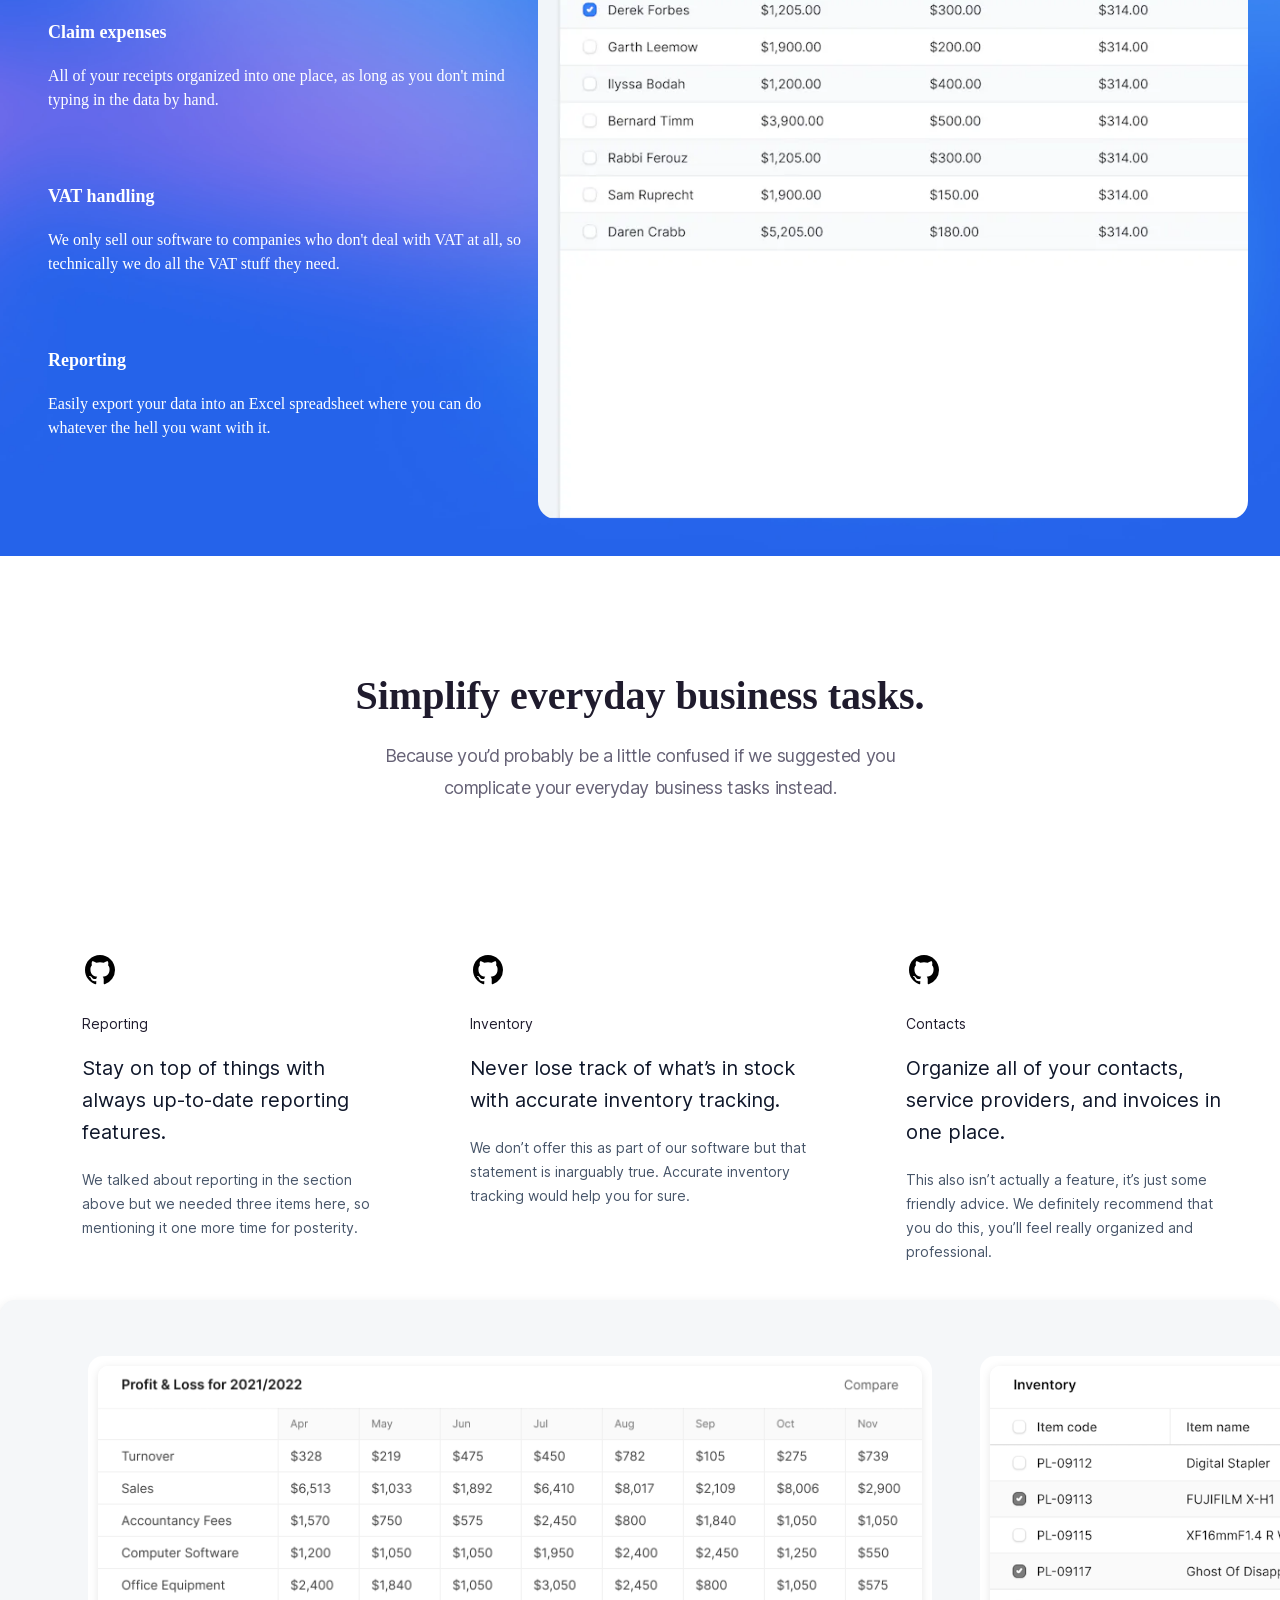
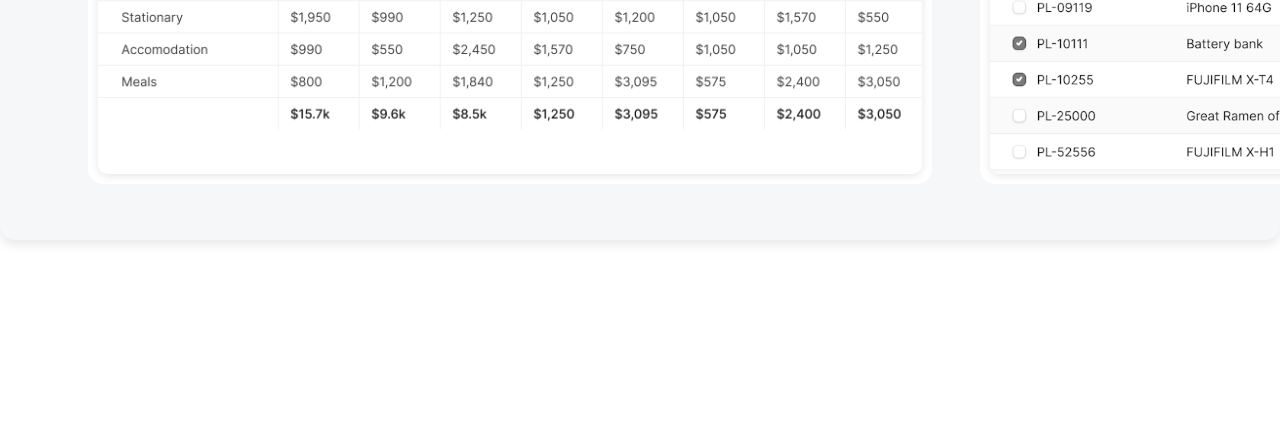
==== commit f650dcf9: "added the hamburger menu" ====
--- a/index.html
+++ b/index.html
@@ -32,27 +32,45 @@
 
 <body>
   <header>
-    <div style="padding: 1.5rem;align-items: center;justify-content: space-between;">
-      <div style="justify-content: space-between; display: flex;">
-        <div style="column-gap: 3rem; align-items: center; display: flex;">
-            <img src="img/logo.svg" alt="Company Logo" width="109rem" height="40rem"/>
-          <!-- for the options like feature , testimonial, pricing  ,
-             space-between doesn't create space but put then in equidistant to eachother-->
-          <div style="display: flex; padding-left: 1rem;justify-content: space-between;">
-            <div style="margin-right: 1rem;">Features</div>
-            <div style="margin-right: 1rem;">Testimonial</div>
-            <div style="margin-right: 1rem;">Pricing</div>
-          </div>
-        </div>
-        <!-- for the button GetStarted and signin -->
-        <div style="column-gap: 2rem;display: flex; align-items: center;">
-          <div style="margin-left: 1rem;">Sign in</div>
-          <div class="btn btn-sm rounded-pill border "
-          style="background-color: #2563EB;color: white; padding: 0.5rem 1rem; ">Get Started</div>
-        </div>
+    <div class="container" style="padding: 1.5rem; align-items: center; justify-content: space-between; display: flex;">
+      <div style="column-gap: 3rem; align-items: center; display: flex;">
+        <!-- Company Logo -->
+        <img src="img/logo.svg" alt="Company Logo" width="109rem" height="40rem" />
+    
+        <!-- Desktop Navigation Menu (Visible on larger screens) -->
+        <div class="nav-options">
+          <div style="margin-right: 1rem;">Features</div>
+          <div style="margin-right: 1rem;">Testimonial</div>
+          <div style="margin-right: 1rem;">Pricing</div>
+        </div>
+      </div>
+    
+      <!-- Desktop Buttons (Visible on larger screens) -->
+      <div class="nav-actions">
+        <div style="margin: 1rem;">Sign in</div>
+        <div class="btn btn-sm rounded-pill border" style="background-color: #2563EB; color: white; padding: 0.5rem 1rem;">
+          Get Started
+        </div>
+      </div>
+    
+      <!-- Hamburger Menu Icon (Visible on smaller screens) -->
+      <div class="hamburger-menu" style="font-size: 2rem; cursor: pointer;">
+        ☰
+      </div>
+    </div>
+    
+    <!-- Mobile Menu (Hidden by default, visible on smaller screens) -->
+    <div class="mobile-menu" style="display: none; flex-direction: column; padding-top: 1rem;">
+      <div style="margin-bottom: 1rem;">Features</div>
+      <div style="margin-bottom: 1rem;">Testimonial</div>
+      <div style="margin-bottom: 1rem;">Pricing</div>
+      <div style="margin-bottom: 1rem;">Sign in</div>
+      <div class="btn btn-sm rounded-pill border" style="background-color: #2563EB; color: white; padding: 0.5rem 1rem;">
+        Get Started
       </div>
     </div>
   </header>
+  
   <main class="">
     <!-- Main content-->
 
--- a/css/theme.css
+++ b/css/theme.css
@@ -17611,7 +17611,7 @@
 justify-content: flex-start; /* Align content to the left */
 align-items: center;
 background-color: #f5f7f9;
-padding: 2rem;
+padding: 20px;
 border-radius: 15px;
 box-shadow: 0 4px 12px rgba(0, 0, 0, 0.1); /* Light shadow for depth */
 overflow-x: hidden; /* Allow horizontal scrolling */
@@ -17640,7 +17640,7 @@
 padding: 10px;
 border-radius: 15px;
 overflow: hidden; 
-margin: 2rem;
+margin: 1.5rem;
 }
 .image-slider {
   display: flex;
@@ -17679,3 +17679,49 @@
   filter: grayscale(0%);
   transform: scale(1.1);
 }
+
+/* Default for larger screens (above 744px) */
+.hamburger-menu {
+  display: none; /* Hide hamburger menu on large screens */
+}
+
+.mobile-menu {
+  display: none; /* Keep mobile menu hidden by default */
+}
+
+.nav-options,
+.nav-actions {
+  display: flex; /* Show desktop navigation by default */
+}
+
+/* For smaller screens (below 744px) */
+@media (max-width: 744px) {
+  .nav-options,
+  .nav-actions {
+    display: none; /* Hide desktop navigation menu on small screens */
+  }
+
+  .hamburger-menu {
+    display: block; /* Show the hamburger menu on small screens */
+  }
+
+  .mobile-menu {
+    display: none; /* Keep mobile menu hidden by default */
+    flex-direction: column;
+    transition: opacity 0.5s ease, transform 0.5s ease; /* Smooth transition */
+  }
+}
+
+/* Mobile menu transitions */
+.mobile-menu.show {
+  display: flex; /* Show mobile menu when .show class is added */
+  opacity: 1;
+  transform: translateY(0); /* Slide in the mobile menu */
+}
+
+.mobile-menu {
+  opacity: 0;
+  transform: translateY(-20px); /* Initially slide up a bit */
+  transition: opacity 0.5s ease, transform 0.5s ease; /* Smooth transition */
+}
+
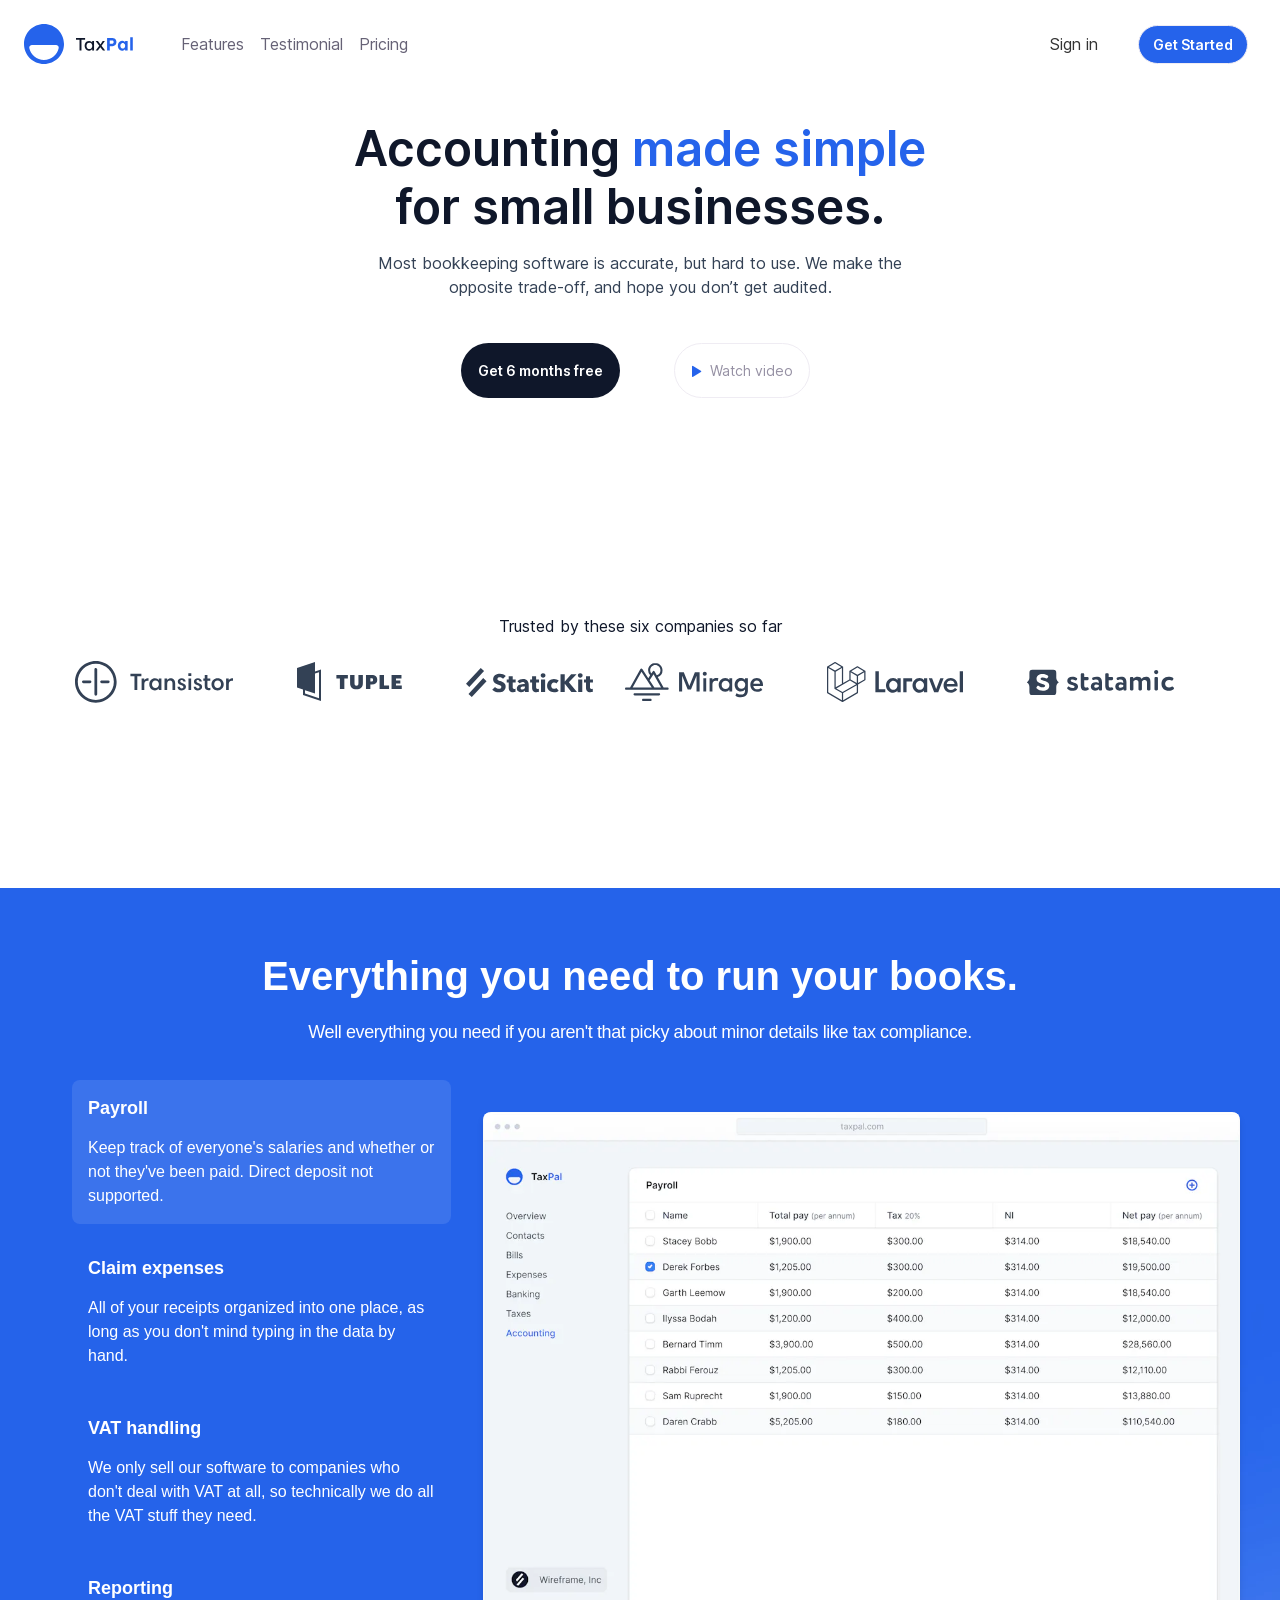
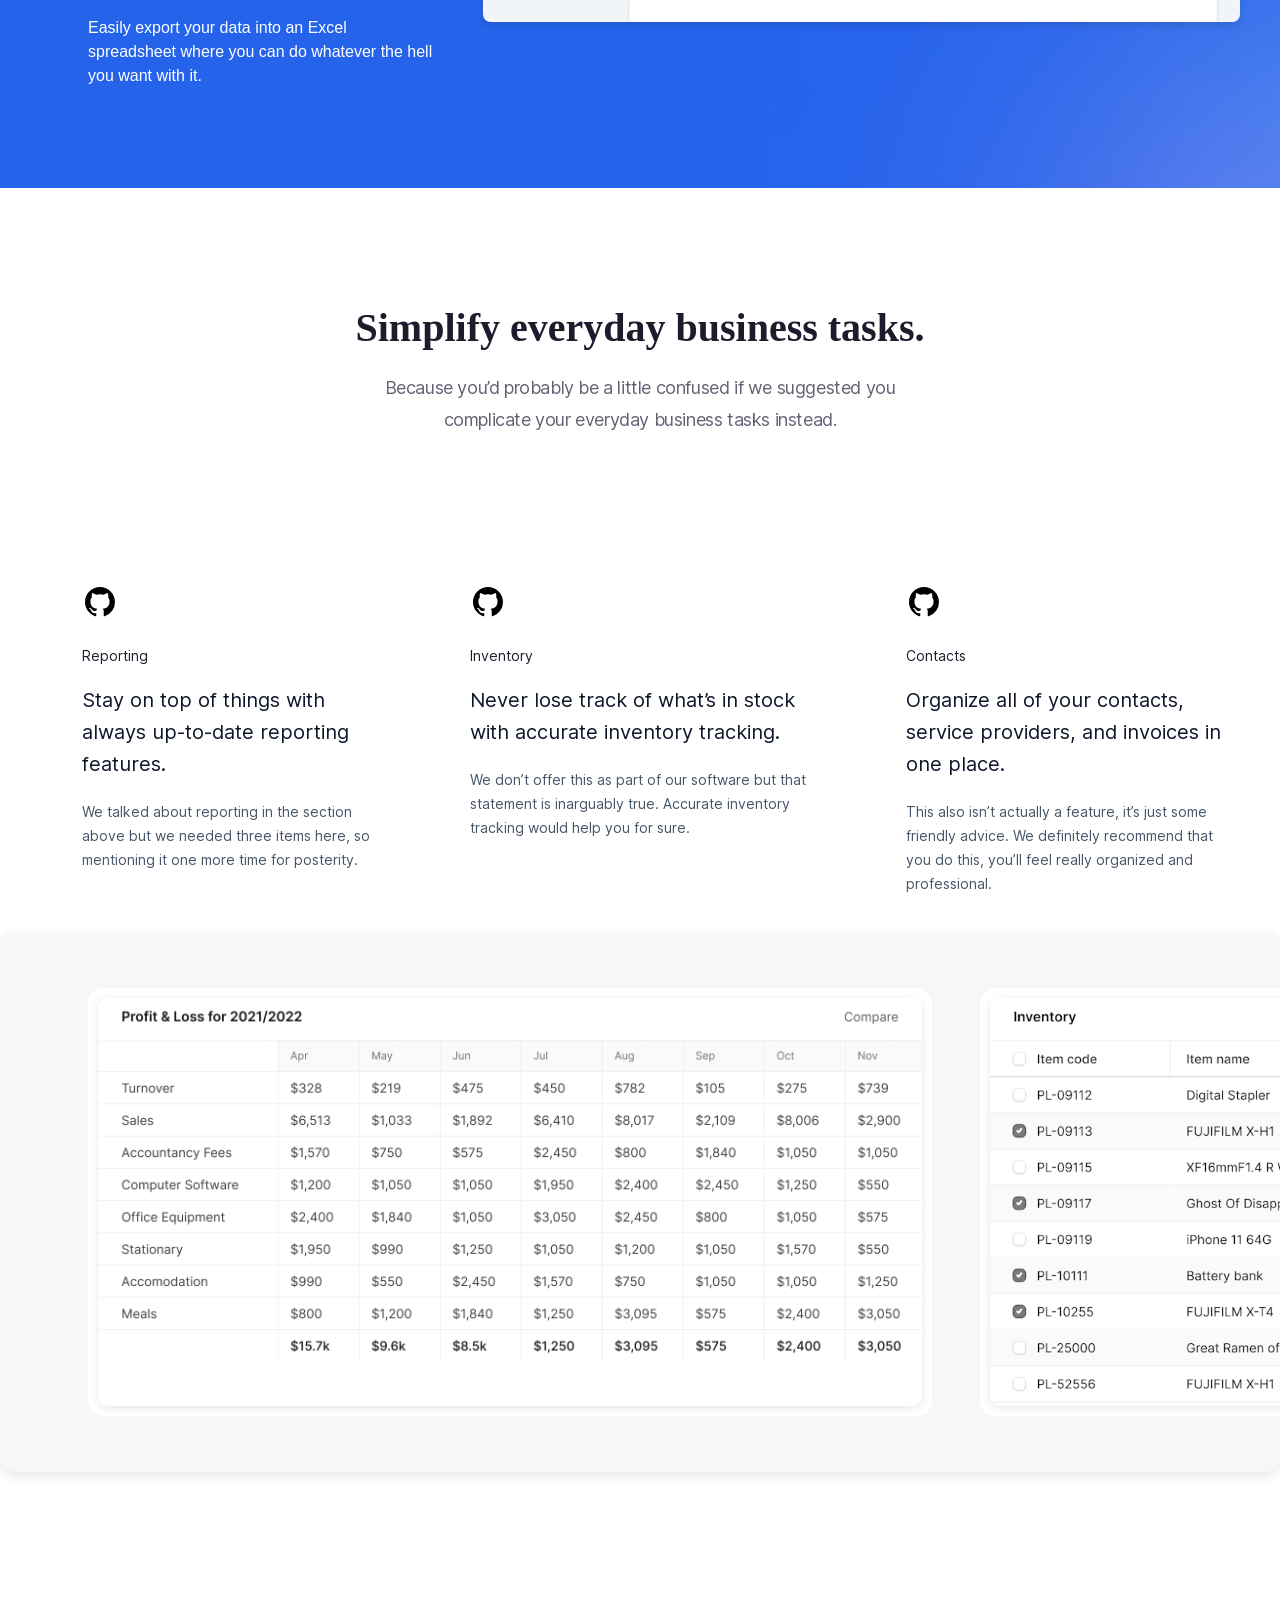
==== commit e0797f2f: "final push" ====
--- a/index.html
+++ b/index.html
@@ -36,7 +36,7 @@
       <div style="column-gap: 3rem; align-items: center; display: flex;">
         <!-- Company Logo -->
         <img src="img/logo.svg" alt="Company Logo" width="109rem" height="40rem" />
-    
+      
         <!-- Desktop Navigation Menu (Visible on larger screens) -->
         <div class="nav-options">
           <div style="margin-right: 1rem;">Features</div>
@@ -44,39 +44,45 @@
           <div style="margin-right: 1rem;">Pricing</div>
         </div>
       </div>
-    
-      <!-- Desktop Buttons (Visible on larger screens) -->
-      <div class="nav-actions">
-        <div style="margin: 1rem;">Sign in</div>
-        <div class="btn btn-sm rounded-pill border" style="background-color: #2563EB; color: white; padding: 0.5rem 1rem;">
+      
+      <!-- Container for "Sign In", "Get Started" Button and Hamburger Menu -->
+      <div style="display: flex; align-items: center; column-gap: 1rem;">
+        <!-- Sign In link -->
+        <div class="sign-in" style="font-size: 1rem; color: #333; cursor: pointer; margin-right: 1rem;">
+          Sign in
+        </div>
+  
+        <!-- "Get Started" Button (Visible on all screens) -->
+        <div class="btn btn-sm rounded-pill border get-started-btn" style="background-color: #2563EB; color: white; padding: 0.5rem 1rem; max-width: 110px;">
           Get Started
         </div>
-      </div>
-    
-      <!-- Hamburger Menu Icon (Visible on smaller screens) -->
-      <div class="hamburger-menu" style="font-size: 2rem; cursor: pointer;">
-        ☰
+      
+        <!-- Hamburger Menu Icon (Visible on smaller screens) -->
+        <div class="hamburger-menu" id="hamburger-menu" style="font-size: 2rem; cursor: pointer;">
+          ☰
+        </div>
       </div>
     </div>
     
     <!-- Mobile Menu (Hidden by default, visible on smaller screens) -->
-    <div class="mobile-menu" style="display: none; flex-direction: column; padding-top: 1rem;">
-      <div style="margin-bottom: 1rem;">Features</div>
-      <div style="margin-bottom: 1rem;">Testimonial</div>
-      <div style="margin-bottom: 1rem;">Pricing</div>
-      <div style="margin-bottom: 1rem;">Sign in</div>
-      <div class="btn btn-sm rounded-pill border" style="background-color: #2563EB; color: white; padding: 0.5rem 1rem;">
-        Get Started
-      </div>
+    <div class="mobile-menu">
+      <div>Features</div>
+      <div>Testimonial</div>
+      <div>Pricing</div>
+      <div>Sign in</div>
     </div>
   </header>
   
+  
+  
+  
+  
   <main class="">
     <!-- Main content-->
 
-    <section style="min-height: 1000px; background-color: rgb(255, 255, 255);">
+    <section style="min-height: 800px; background-color: rgb(255, 255, 255); justify-content: center;">
       <div
-        style="display: flex; flex-direction: column; align-items: center; padding-top: 2rem; padding-bottom: 2rem; margin: auto; text-align: center; padding-left: 2rem;padding-right: 2rem;">
+        style="display: flex; flex-direction: column; align-items: center; padding-top: 2rem; padding-bottom: 2rem; margin: auto; text-align: center; padding-left: 2rem;padding-right: 2rem;   ">
         <!-- Header -->
         <h1 style="max-width: 600px; font-size: 3rem; color: #0F172A;">Accounting 
           <span style="position: relative;white-space: nowrap;">
@@ -126,64 +132,51 @@
       </div>
     </section>
     <!-- Everything you need to run your books. -->
-    <section style="min-height: 1000px; position: relative;display: flex; justify-content: center; align-items: top;">
-      <img src='img/background-call-to-action.jpg' alt="Background img" class="back-image" style="position: absolute; top: 0; left: 0; z-index: -1; width: 100%; height: 100%;" />
-      
-      <div style="justify-content: center; align-items: center; display: flex; flex-direction: column; margin: 2rem;">
-          <div style="text-align: center; margin: 4rem;">
-              <h2 style="color: azure; font-size: 3rem; line-height: 3.5rem; font-family: __Lexend_866216;">Everything you need to run your books.</h2>
-              <p style="color: azure; letter-spacing: -.025rem; font-size: 1.125rem; line-height: 2rem; font-family: __Lexend_866216;">Well everything you need if you aren’t that picky about minor details like tax compliance.</p>
-          </div>
-  
-          <!-- This is the payroll stack -->
-          <div style="display: flex; justify-content: center; align-items: flex-start;">
-              <aside class="sidebar" style="flex: 1; max-width: 600px; display: flex; flex-direction: column; justify-content: start;">
-                  <nav>
-                      <ul style="list-style-type: none; padding: 0; margin: 0;">
-                          <li style="margin-bottom: 1rem;">
-                            <div data-section="payroll" onclick="showContent('payroll', this);" style="padding: 1rem; border-radius: 8px; width: 506px; margin-top: 3rem;">
-
-                              <!-- <div onclick="showContent('payroll', this);" style="padding: 1rem; border-radius: 8px;"> -->
-                                  <h3 style="color: white; font-size: 1.125rem; line-height: 2rem; font-family: __Lexend_866216;">Payroll</h3>
-                                  <p style="color: white; font-family: __Lexend_866216;">Keep track of everyone's salaries and whether or not they've been paid. Direct deposit not supported.</p>
-                              </div>
-                          </li>
-                          <li style="margin-bottom: 1rem;">
-                            <div data-section="expenses" onclick="showContent('expenses', this);" style="padding: 1rem; border-radius: 8px;width: 506px;">
-
-                              <!-- <div onclick="showContent('expenses', this);" style="padding: 1rem; border-radius: 8px;"> -->
-                                  <h3 style="color: white; font-size: 1.125rem; line-height: 2rem; font-family: __Lexend_866216;">Claim expenses</h3>
-                                  <p style="color: white; font-family: __Lexend_866216;">All of your receipts organized into one place, as long as you don't mind typing in the data by hand.</p>
-                              </div>
-                          </li>
-                          <li style="margin-bottom: 1rem;">
-                            <div data-section="vat" onclick="showContent('vat', this);" style="padding: 1rem; border-radius: 8px;width: 506px;">
-
-                              <!-- <div onclick="showContent('vat', this);" style="padding: 1rem; border-radius: 8px;"> -->
-                                  <h3 style="color: white; font-size: 1.125rem; line-height: 2rem; font-family: __Lexend_866216;">VAT handling</h3>
-                                  <p style="color: white; font-family: __Lexend_866216;">We only sell our software to companies who don't deal with VAT at all, so technically we do all the VAT stuff they need.</p>
-                              </div>
-                          </li>
-                          <li style="margin-bottom: 1rem;">
-                            <div data-section="reporting" onclick="showContent('reporting', this);" style="padding: 1rem; border-radius: 8px;width: 506px;margin-bottom: 3rem;">
-
-                              <!-- <div onclick="showContent('reporting', this);" style="padding: 1rem; border-radius: 8px;"> -->
-                                  <h3 style="color: white; font-size: 1.125rem; line-height: 2rem; font-family: __Lexend_866216;">Reporting</h3>
-                                  <p style="color: white; font-family: __Lexend_866216;">Easily export your data into an Excel spreadsheet where you can do whatever the hell you want with it.</p>
-                              </div>
-                          </li>
-                      </ul>
-                  </nav>
-              </aside>
-  
-              <!-- Additional Content -->
-              <div id="content-display" >
-                  <!-- The image that changes based on the selected option -->
-                  <img id="content-image" src="img/payroll.png" alt="Payroll Image" style="width: 1085px; height: 731px; border-radius: 18px;object-fit:cover; " loading="lazy">
-              </div>
-          </div>
-      </div>
-  </section>
+    <section style="min-height: 100vh; margin: 0; padding: 2rem; position: relative; display: flex; flex-direction: column; justify-content: flex-start; align-items: center; overflow: hidden; width: 100%; background: url('img/background-call-to-action.jpg'); box-sizing: border-box;">
+      <div style="text-align: center; margin: 2rem 0;">
+        <h2 style="color: white; font-size: 2.5rem; line-height: 3rem; font-family: '__Lexend_866216', sans-serif; max-width: 800px; margin: 0 auto;">Everything you need to run your books.</h2>
+        <p style="color: white; letter-spacing: -.025rem; font-size: 1.125rem; line-height: 2rem; font-family: '__Lexend_866216', sans-serif; max-width: 800px; margin: 1rem auto 0;">Well everything you need if you aren't that picky about minor details like tax compliance.</p>
+      </div>
+      <div style="display: flex; justify-content: center; align-items: flex-start; gap: 2rem; width: 100%; max-width: 1200px;">
+        <aside class="sidebar" style="flex: 1; max-width: 500px; display: flex; flex-direction: column; justify-content: start; margin-left: 2rem;">
+          <nav>
+            <ul style="list-style-type: none; padding: 0; margin: 0;">
+              <li style="margin-bottom: 1rem;">
+                <div data-section="payroll" onclick="showContent('payroll', this);" style="padding: 1rem; border-radius: 8px; width: 100%; background: rgba(255, 255, 255, 0.1); cursor: pointer;">
+                  <h3 style="color: white; font-size: 1.125rem; line-height: 1.5rem; font-family: '__Lexend_866216', sans-serif; margin-top: 0;">Payroll</h3>
+                  <p style="color: white; font-family: '__Lexend_866216', sans-serif; margin-bottom: 0;">Keep track of everyone's salaries and whether or not they've been paid. Direct deposit not supported.</p>
+                </div>
+              </li>
+              <li style="margin-bottom: 1rem;">
+                <div data-section="expenses" onclick="showContent('expenses', this);" style="padding: 1rem; border-radius: 8px; width: 100%; background: rgba(255, 255, 255, 0.1); cursor: pointer;">
+                  <h3 style="color: white; font-size: 1.125rem; line-height: 1.5rem; font-family: '__Lexend_866216', sans-serif; margin-top: 0;">Claim expenses</h3>
+                  <p style="color: white; font-family: '__Lexend_866216', sans-serif; margin-bottom: 0;">All of your receipts organized into one place, as long as you don't mind typing in the data by hand.</p>
+                </div>
+              </li>
+              <li style="margin-bottom: 1rem;">
+                <div data-section="vat" onclick="showContent('vat', this);" style="padding: 1rem; border-radius: 8px; width: 100%; background: rgba(255, 255, 255, 0.1); cursor: pointer;">
+                  <h3 style="color: white; font-size: 1.125rem; line-height: 1.5rem; font-family: '__Lexend_866216', sans-serif; margin-top: 0;">VAT handling</h3>
+                  <p style="color: white; font-family: '__Lexend_866216', sans-serif; margin-bottom: 0;">We only sell our software to companies who don't deal with VAT at all, so technically we do all the VAT stuff they need.</p>
+                </div>
+              </li>
+              <li>
+                <div data-section="reporting" onclick="showContent('reporting', this);" style="padding: 1rem; border-radius: 8px; width: 100%; background: rgba(255, 255, 255, 0.1); cursor: pointer;">
+                  <h3 style="color: white; font-size: 1.125rem; line-height: 1.5rem; font-family: '__Lexend_866216', sans-serif; margin-top: 0;">Reporting</h3>
+                  <p style="color: white; font-family: '__Lexend_866216', sans-serif; margin-bottom: 0;">Easily export your data into an Excel spreadsheet where you can do whatever the hell you want with it.</p>
+                </div>
+              </li>
+            </ul>
+          </nav>
+        </aside>
+    
+        <!-- Image Content Section -->
+        <div class="content-display" style="flex: 2; background: white; border-radius: 8px; overflow: hidden; box-shadow: 0 4px 6px rgba(0, 0, 0, 0.1);margin-top: 2rem;">
+          <img id="content-image" src="img/payroll.png" alt="TaxPal Feature" style="width: 100%; height: 100%; object-fit: cover;">
+        </div>
+      </div>
+    </section>
+    
+  
     <!-- This is the third section -->
     <section style="min-height: 1000px; background-color: rgb(255, 255, 255); display: flex; flex-direction: column; align-items: center; justify-content: center; padding: 2rem;">
       <div style="width: 100%; max-width: 640px; text-align: center; margin: auto; padding: 0 2rem;">
@@ -199,7 +192,9 @@
         <div style="display: flex; justify-content: center; flex-wrap: nowrap; width: 100%; max-width: 1200px;">
           <!-- Individual option -->
           <div class="section3option" data-option="reporting"  style="text-align: left; margin: 0 2rem; min-width: 372px; padding-left: 4rem;">
-            <img src="img/github.svg" style="width: 2.25rem;" loading="lazy"/>
+            <button class="option-button" style="border: none; background: none; cursor: pointer; padding: 0;">
+              <img src="img/github.svg" style="width: 2.25rem;" loading="lazy" alt="Inventory Icon"/>
+            </button>
             <h3 style="font-weight: 500; font-size: .875rem; line-height: 1.5rem; margin-top: 1.5rem;">
               Reporting
             </h3>
@@ -211,8 +206,10 @@
             </p>
           </div>
           <!-- Repeat for each option -->
-          <div class="section3option"  data-option="inventory" style="text-align: left; margin: 0 2rem; min-width: 372px;">
-            <img src="img/github.svg" style="width: 2.25rem;" loading="lazy"/>
+          <div class="section3option" data-option="inventory" style="text-align: left; margin: 0 2rem; min-width: 372px;">
+            <button class="option-button" style="border: none; background: none; cursor: pointer; padding: 0;">
+              <img src="img/github.svg" style="width: 2.25rem;" loading="lazy" alt="Inventory Icon"/>
+            </button>
             <h3 style="font-weight: 500; font-size: .875rem; line-height: 1.5rem; margin-top: 1.5rem;">
               Inventory
             </h3>
@@ -223,8 +220,11 @@
               We don’t offer this as part of our software but that statement is inarguably true. Accurate inventory tracking would help you for sure.
             </p>
           </div>
+          
           <div class="section3option"  data-option="contacts" style="text-align: left; margin: 0 2rem; min-width: 372px; padding-right: 2rem;">
-            <img src="img/github.svg" style="width: 2.25rem;" loading="lazy"/>
+            <button class="option-button" style="border: none; background: none; cursor: pointer; padding: 0;">
+              <img src="img/github.svg" style="width: 2.25rem;" loading="lazy" alt="Inventory Icon"/>
+            </button>
             <h3 style="font-weight: 500; font-size: .875rem; line-height: 1.5rem; margin-top: 1.5rem;">
               Contacts
             </h3>
--- a/css/theme.css
+++ b/css/theme.css
@@ -128,6 +128,9 @@
   background-color: var(--fi-body-bg);
   -webkit-text-size-adjust: 100%;
   -webkit-tap-highlight-color: rgba(0, 0, 0, 0);
+  width: 100%;
+  overflow-x: hidden;
+  box-sizing: border-box;
 }
 
 hr {
@@ -17551,12 +17554,12 @@
 }
 .back-image{
   position: absolute;
-  /* top: 0; */
+  top: 0;
   left: 0;
+  z-index: -1;
   width: 100%;
   height: 100%;
   object-fit: cover;
-  z-index: -1;
 }
 
 
@@ -17574,34 +17577,42 @@
       align-items: center;  
   }
 } */
-.section3option{
-padding: 1rem;
-border-radius: 8px;
-width: 506px;
-}
+.section3option {
+  padding: 1rem;
+  border-radius: 8px;
+  width: 506px;
+}
+
 @media (max-width: 1020px) {
-.section3option {
-  width: auto;
-  flex-direction: column;
-    /* align-items: center;  Aligns items centrally in the column layout */
-}
-}
-.section3option:hover {
-  background-color: rgba(0, 0, 255, 0.1); /* Highlight when hovering */
-}
-
-/* Animation for squish */
-@keyframes squish {
-  0% {
-    transform: scale(1, 1);
-  }
-  50% {
-    transform: scale(1.1, 0.9);
-  }
-  100% {
-    transform: scale(1, 1);
-  }
-}
+  .section3option {
+    width: auto;
+    flex-direction: column;
+  }
+}
+
+/* Normal button styling */
+.option-button {
+  background: none;
+  border: none;
+  cursor: pointer;
+  padding: 0;
+}
+
+/* Change color when button has active class */
+.option-button.active {
+  background-color: blue; /* Blue background */
+}
+
+/* Change image filter to blue when button is clicked */
+.option-button.active img {
+  filter: brightness(0) saturate(100%) invert(30%) sepia(60%) saturate(400%) hue-rotate(200deg); /* Adjust to your preferred blue */
+}
+
+/* Change text color to blue */
+.section3option.active h3, .section3option.active p {
+  color: blue; /* Blue text color */
+}
+
 
 
 
@@ -17700,28 +17711,85 @@
   .nav-actions {
     display: none; /* Hide desktop navigation menu on small screens */
   }
+  .sign-in {
+    display: none; /* Hide the desktop navigation menu and "Sign in" link on small screens */
+  }
 
   .hamburger-menu {
     display: block; /* Show the hamburger menu on small screens */
+    font-size: 2rem;
+    cursor: pointer;
+    position: relative;
+    z-index: 1001; /* Ensure it's on top */
+    transition: transform 0.3s ease; /* Smooth transition for rotating */
+  }
+
+  .hamburger-menu.active {
+    transform: rotate(90deg); 
+    /* Rotate to make it look like an "X" */
+  }
+  .sign-in {
+    font-size: 1rem;
+    color: #333;
+    cursor: pointer;
+    transition: color 0.3s ease;
   }
 
   .mobile-menu {
-    display: none; /* Keep mobile menu hidden by default */
+    display: none; /* Initially hide the mobile menu */
     flex-direction: column;
+    background-color: white;
+    position: absolute;
+    top: 70px; /* Adjust the position as per your layout */
+    right: 0;
+    left: 0;
+    padding: 2rem;
+    border-radius: 10px;
+    box-shadow: 0 4px 12px rgba(0, 0, 0, 0.1); /* Add subtle shadow for better visibility */
+    text-align: left;
     transition: opacity 0.5s ease, transform 0.5s ease; /* Smooth transition */
-  }
-}
-
-/* Mobile menu transitions */
-.mobile-menu.show {
-  display: flex; /* Show mobile menu when .show class is added */
-  opacity: 1;
-  transform: translateY(0); /* Slide in the mobile menu */
-}
-
-.mobile-menu {
-  opacity: 0;
-  transform: translateY(-20px); /* Initially slide up a bit */
-  transition: opacity 0.5s ease, transform 0.5s ease; /* Smooth transition */
-}
-
+    z-index: 1000; /* Ensure it stays above other elements */
+  }
+
+  .mobile-menu.show {
+    display: flex; /* Show mobile menu when .show class is added */
+    opacity: 1;
+    transform: translateY(0); /* Slide in the mobile menu */
+  }
+
+  /* Style for the menu items */
+  .mobile-menu div {
+    margin-bottom: 1.5rem;
+    font-size: 1.25rem;
+    font-weight: 500;
+    color: #333;
+    cursor: pointer;
+    transition: color 0.3s ease;
+  }
+
+  .mobile-menu div:hover {
+    color: #2563EB; /* Hover effect */
+  }
+
+  /* Close button styling (optional, as hamburger will turn into 'X') */
+  .close-menu {
+    display: none; /* Remove the close menu as the hamburger turns into an X */
+  }
+
+  .content-display {
+    flex: 1;
+    display: flex;
+    justify-content: right;
+    align-items: center;
+    max-width: 50%; /* Adjust this value as needed */
+    border-radius: 18px;
+}
+#content-image {
+    max-width: 1085px;
+    max-height: 73-px;
+    width: auto;
+    height: auto;
+    border-radius: 18px;
+    object-fit: contain;
+}
+}
